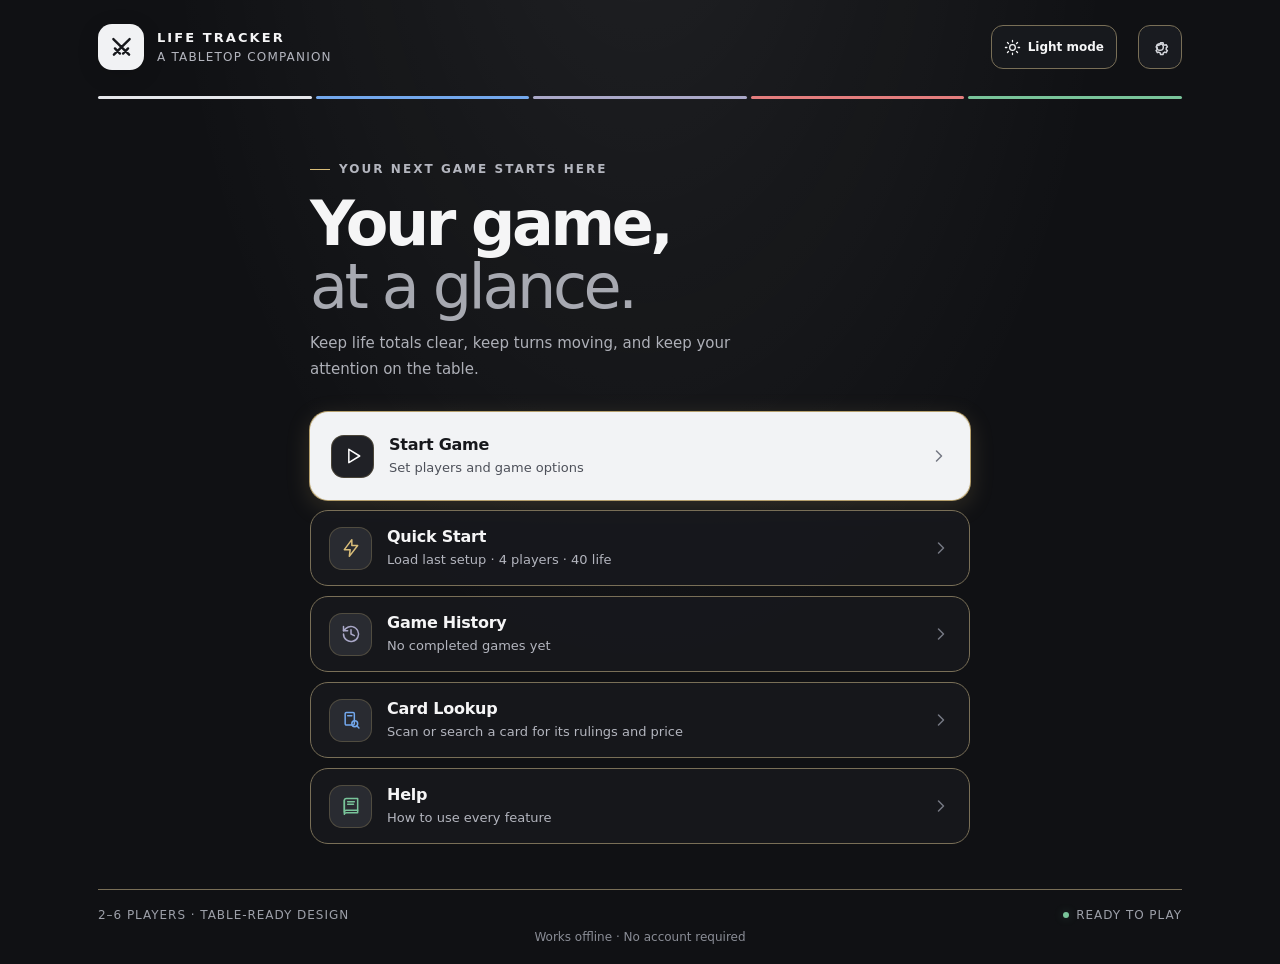
==== app/index.html @ 46945a37 "Center the hub on 3-column tables With three columns there is no seam in the middle, so the hub had " ====
<!doctype html>
<html lang="en">
<head>
<meta charset="utf-8">
<meta name="viewport" content="width=device-width,initial-scale=1,viewport-fit=cover">
<meta name="theme-color" content="#101114">
<meta name="description" content="A minimalist, shared-table Magic: The Gathering life tracker.">
<!-- Install as an app: home-screen icon, full-screen launch, offline support (see sw.js) -->
<link rel="manifest" href="manifest.webmanifest">
<link rel="icon" type="image/png" sizes="32x32" href="icons/favicon-32.png">
<link rel="apple-touch-icon" href="icons/apple-touch-icon.png">
<meta name="mobile-web-app-capable" content="yes">
<meta name="apple-mobile-web-app-capable" content="yes">
<meta name="apple-mobile-web-app-status-bar-style" content="black-translucent">
<meta name="apple-mobile-web-app-title" content="Life Tracker">
<title>Life Tracker</title>
<script>/* Apply the saved theme before first paint so light mode doesn't flash dark. */try{if(JSON.parse(localStorage.getItem('mtg-life-tracker-prototype-v1'))?.prefs?.theme==='light')document.documentElement.dataset.theme='light';}catch(e){}</script>
<style>
:root{color-scheme:dark;--bg:#101114;--surface:#17191d;--surface2:#202228;--surface3:#292b31;--line:#34363e;--text:#f5f5f6;--muted:#a0a2ab;--soft:#d1d3d9;--ink:#17181c;--accent:#d9bd79;--white:#f2f3f5;--blue:#73a8ed;--blackmana:#aaa8c8;--red:#e47d7d;--green:#79c49a;--violet:#b99ae7;--radius:18px;--safe-bottom:env(safe-area-inset-bottom,0px)}
*{box-sizing:border-box}html{min-height:100%;background:var(--bg)}body{margin:0;min-height:100vh;min-height:100svh;background:radial-gradient(ellipse at 50% -18%,rgba(255,255,255,.065),transparent 53%),var(--bg);color:var(--text);font-family:Inter,ui-sans-serif,system-ui,-apple-system,BlinkMacSystemFont,"Segoe UI",sans-serif;-webkit-font-smoothing:antialiased}button,input,select{font:inherit}button{cursor:pointer}button:focus-visible,input:focus-visible,select:focus-visible{outline:2px solid var(--blue);outline-offset:3px}button:disabled{opacity:.4;cursor:not-allowed}svg{width:20px;height:20px;stroke:currentColor;fill:none;stroke-width:1.8;stroke-linecap:round;stroke-linejoin:round;flex:none}.icon{display:inline-flex;align-items:center;justify-content:center;flex:none}.hidden{display:none!important}.screen{display:none;min-height:100svh}.screen.active{display:flex}.app-shell{width:min(100%,1180px);min-height:100svh;margin:0 auto;padding:24px clamp(16px,4vw,48px) calc(20px + var(--safe-bottom));display:flex;flex-direction:column}.topbar{display:flex;align-items:center;gap:13px}.brand-mark{width:46px;height:46px;border-radius:14px;background:#f1f2f4;color:#17181c;display:grid;place-items:center;box-shadow:0 5px 22px #0002}.brand-mark svg{width:25px;height:25px}.brand-name{font-weight:780;font-size:13px;letter-spacing:.16em;line-height:1.25}.brand-kicker{font-size:10px;margin-top:4px;color:var(--muted);letter-spacing:.11em}.topbar-spacer{flex:1}.header-icon,.icon-btn{display:inline-flex;align-items:center;justify-content:center;border:1px solid var(--line);background:#191b20;color:#d4d6dc;width:40px;height:40px;border-radius:12px;transition:background .15s,border-color .15s}.header-icon:hover,.icon-btn:hover{background:#2b2d33;border-color:#545761}.mana-strip{display:flex;gap:4px;margin-top:26px;height:3px;width:100%}.mana-strip span{flex:1;border-radius:5px}.mana-w{background:#e5e7eb}.mana-u{background:var(--blue)}.mana-b{background:var(--blackmana)}.mana-r{background:var(--red)}.mana-g{background:var(--green)}
.menu-main{width:min(100%,660px);margin:auto;padding:clamp(36px,7vh,76px) 0 clamp(30px,5vh,60px);align-self:center}.eyebrow{color:var(--muted);text-transform:uppercase;font-size:11px;letter-spacing:.17em;font-weight:650;display:flex;align-items:center;gap:9px}.eyebrow:before{content:"";display:block;width:20px;height:1px;background:var(--accent)}h1{margin:16px 0 13px;font-size:clamp(40px,7vw,62px);line-height:1.02;letter-spacing:-.055em;font-weight:730}h1 .second-line{display:block;color:#a7a9b1;font-weight:510}.intro{color:#aeb0b8;font-size:15px;line-height:1.7;max-width:460px;margin:0 0 30px}.menu{display:flex;flex-direction:column;gap:10px}.menu-btn{width:100%;min-height:76px;padding:15px 18px;display:flex;align-items:center;gap:15px;text-align:left;border:1px solid var(--line);border-radius:var(--radius);background:rgba(23,25,29,.88);color:var(--text);transition:background .16s,transform .16s,border-color .16s}.menu-btn:hover{background:var(--surface2);border-color:#51535c;transform:translateY(-1px)}.menu-btn:active{transform:translateY(0)}.menu-btn.primary{background:var(--white);border-color:var(--white);color:var(--ink);min-height:88px;padding:18px 20px}.menu-btn.primary:hover{background:#fff;border-color:#fff}.icon-box{width:43px;height:43px;flex:0 0 auto;border-radius:13px;background:#292b31;display:grid;place-items:center;color:#d7d8dd}.primary .icon-box{color:white;background:#202126}.menu-copy{min-width:0;flex:1}.menu-title{display:block;font-size:15px;font-weight:680;letter-spacing:-.015em}.menu-subtitle{display:block;margin-top:5px;color:var(--muted);font-size:12px;line-height:1.45}.primary .menu-subtitle{color:#666972}.chevron{color:#757883;flex:0 0 auto}.accent-dots{display:flex;align-items:center;gap:5px;margin:0 0 2px 2px}.accent-dots span{width:7px;height:7px;border-radius:50%}.bottom-meta{display:flex;align-items:center;justify-content:space-between;gap:15px;padding-top:18px;border-top:1px solid #27292f;color:#9da0a9;text-transform:uppercase;letter-spacing:.105em;font-size:9px}.ready{display:inline-flex;align-items:center;gap:7px;white-space:nowrap}.ready-dot{width:6px;height:6px;border-radius:50%;background:var(--green);box-shadow:0 0 10px #79c49a44}footer{display:flex;justify-content:center;padding-top:8px;color:#8a8d96;font-size:10px;text-align:center}
.page-shell{width:min(100%,1050px);margin:0 auto;padding:22px clamp(14px,3vw,32px) calc(24px + var(--safe-bottom));display:flex;flex-direction:column;gap:22px}.page-header{display:flex;align-items:center;gap:12px}.page-title{font-size:clamp(24px,4vw,34px);font-weight:730;letter-spacing:-.04em;margin:0}.page-subtitle{font-size:13px;color:var(--muted);margin-top:5px;line-height:1.5}.page-header-copy{flex:1;min-width:0}.panel{background:rgba(23,25,29,.9);border:1px solid var(--line);border-radius:22px;padding:clamp(18px,3vw,26px)}.panel-title{font-size:15px;font-weight:700;margin:0 0 7px}.muted{color:var(--muted)}.small{font-size:12px;line-height:1.55}.setup-grid{display:grid;grid-template-columns:1fr;gap:16px}.player-count-grid{display:grid;grid-template-columns:repeat(5,minmax(0,1fr));gap:8px;margin-top:14px}.count-option{min-height:54px;border-radius:13px;border:1px solid var(--line);background:#202228;color:var(--text);font-weight:700;font-size:17px}.count-option.selected{background:#f2f3f5;color:#17181c;border-color:#f2f3f5}.field-label{display:block;font-size:12px;color:#c6c8cf;font-weight:650;margin-bottom:8px}.text-field,.select-field{width:100%;background:#111216;border:1px solid #43454e;border-radius:12px;color:var(--text);padding:12px 13px;min-height:46px}.life-input-row{display:flex;gap:10px;align-items:center}.life-input-row .text-field{font-size:22px;font-weight:700;text-align:center}.round-btn{display:inline-flex;align-items:center;justify-content:center;width:44px;height:44px;border:1px solid var(--line);background:#292b31;border-radius:12px;color:var(--text)}.setup-actions{display:flex;gap:10px;flex-wrap:wrap;margin-top:20px}.btn-primary,.btn-secondary,.btn-danger{border-radius:13px;padding:12px 17px;border:1px solid transparent;min-height:46px;font-weight:680;display:inline-flex;align-items:center;justify-content:center;gap:9px}.btn-primary{background:#f2f3f5;color:#17181c}.btn-primary:hover{background:#fff}.btn-secondary{background:#202228;border-color:var(--line);color:#f5f5f6}.btn-secondary:hover{background:#292b31}.btn-danger{background:#452326;border-color:#704047;color:#ffdfe1}.btn-block{width:100%}.btn-small{min-height:34px;padding:7px 10px;font-size:12px;border-radius:10px}.form-row{display:grid;grid-template-columns:1fr;gap:16px}.help-list{display:grid;gap:10px}.help-item{display:flex;gap:12px;align-items:flex-start;padding:13px 0;border-bottom:1px solid #2b2d33}.help-item:last-child{border-bottom:0}.help-icon{width:35px;height:35px;border-radius:11px;display:grid;place-items:center;background:#292b31;color:var(--accent);flex:none}.help-item strong{display:block;font-size:13px;margin:1px 0 4px}.help-item p{margin:0;color:var(--muted);font-size:12px;line-height:1.55}
/* Game table */
.game-shell{width:min(100%,1500px);height:100svh;min-height:100svh;max-height:100svh;overflow-y:auto;margin:0 auto;padding:12px clamp(8px,1.8vw,24px) calc(12px + var(--safe-bottom));display:flex;flex-direction:column;gap:10px}.game-topbar{display:flex;align-items:center;gap:10px;min-height:38px;padding:2px 2px}.game-brand{font-size:11px;font-weight:780;letter-spacing:.15em;color:#cfd1d7}.game-status{display:flex;align-items:center;gap:7px;font-size:10px;color:#9fa2ac;margin-left:auto;white-space:nowrap}.start-timer-btn{min-height:30px;padding:6px 9px;font-size:11px;border-radius:9px;gap:5px}.start-timer-btn svg{width:13px;height:13px}.table-grid{display:grid;grid-template-columns:repeat(2,minmax(0,1fr));grid-template-rows:repeat(2,minmax(145px,1fr));grid-auto-rows:minmax(0,1fr);gap:clamp(7px,1.3vw,14px);align-content:stretch;flex:1;min-height:0}.table-grid.players-2{grid-template-columns:1fr;grid-template-rows:repeat(2,minmax(145px,1fr))}.table-grid.players-3{grid-template-columns:repeat(2,minmax(0,1fr));grid-template-rows:repeat(2,minmax(145px,1fr))}.table-grid.players-3 .player-slot:first-child{grid-column:1/-1}.table-grid.players-4{grid-template-rows:repeat(2,minmax(145px,1fr))}.table-grid.players-5{grid-template-columns:repeat(2,minmax(0,1fr));grid-template-rows:repeat(3,minmax(125px,1fr))}.table-grid.players-5 .player-slot:nth-child(5){grid-column:1/-1;width:50%;justify-self:center}.table-grid.players-6{grid-template-columns:repeat(2,minmax(0,1fr));grid-template-rows:repeat(3,minmax(125px,1fr))}.player-slot{position:relative;min-width:0;min-height:0;overflow:hidden;border-radius:clamp(13px,2vw,21px);isolation:isolate}.player-card{--player-accent:#73a8ed;position:absolute;left:0;top:0;width:100%;height:100%;min-width:0;min-height:0;overflow:hidden;border:1px solid color-mix(in srgb,var(--player-accent) 30%,#34363e);border-radius:inherit;padding:clamp(9px,1.5vw,17px);background:linear-gradient(145deg,color-mix(in srgb,var(--player-accent) 8%,#202228),#15161a 88%);display:flex;flex-direction:column;gap:clamp(8px,1.3vw,13px);transform:rotate(0deg);transition:border-color .18s,opacity .18s,filter .18s;isolation:isolate}.player-card.bg-mana{background:radial-gradient(ellipse at 20% 10%,color-mix(in srgb,var(--player-accent) 21%,transparent),transparent 52%),linear-gradient(145deg,#202228,#141519)}.player-card.bg-light{background:linear-gradient(145deg,#f0f1f4,#d8dae0);color:#191a1e;border-color:color-mix(in srgb,var(--player-accent) 55%,#b9bbc2)}.player-card.bg-prism{background:radial-gradient(ellipse at 15% 10%,#73a8ed18,transparent 32%),radial-gradient(ellipse at 90% 80%,#e47d7d18,transparent 32%),linear-gradient(145deg,#202228,#141519);box-shadow:inset 0 0 0 1px color-mix(in srgb,var(--player-accent) 20%,transparent)}.player-card.eliminated{opacity:.48;filter:grayscale(.7)}.player-card.eliminated:after{content:"ELIMINATED";position:absolute;inset:0;z-index:8;display:grid;place-items:center;background:#0a0b0db8;color:#fff;letter-spacing:.22em;font-size:clamp(12px,2.2vw,19px);font-weight:850;transform:none;pointer-events:none}.player-header{display:flex;align-items:center;gap:8px;min-width:0;position:relative;z-index:1}.player-slot.rot-90 .player-header,.player-slot.rot-270 .player-header{gap:5px;flex-wrap:wrap}.player-slot.rot-90 .player-header-spacer,.player-slot.rot-270 .player-header-spacer{display:none}.player-slot.rot-90 .player-name,.player-slot.rot-270 .player-name{font-size:11px;flex:1 1 auto;max-width:none}.player-slot.rot-90 .player-tools,.player-slot.rot-270 .player-tools{gap:0;flex:1 0 100%;justify-content:space-between;border-top:1px solid #ffffff10;padding-top:3px;margin-top:1px}.avatar{width:clamp(31px,4vw,42px);height:clamp(31px,4vw,42px);border:1px solid color-mix(in srgb,var(--player-accent) 45%,#555861);border-radius:13px;background:#292b31;color:var(--player-accent);display:grid;place-items:center;overflow:hidden;flex:none;font-size:14px;font-weight:800}.avatar img{width:100%;height:100%;object-fit:cover}.player-name{min-width:0;overflow:hidden;text-overflow:ellipsis;white-space:nowrap;font-weight:710;font-size:clamp(12px,1.45vw,16px);letter-spacing:-.02em;color:#f5f5f6}.bg-light .player-name{color:#191a1e}.player-header-spacer{flex:1}.player-tools{display:flex;align-items:center;gap:2px;flex:none}.tool-btn{width:clamp(24px,2.8vw,29px);height:clamp(24px,2.8vw,29px);border-radius:7px;border:1px solid transparent;background:transparent;color:#b9bbc4;display:inline-flex;align-items:center;justify-content:center;padding:0;flex:none}.tool-btn svg{width:clamp(12px,1.4vw,15px);height:clamp(12px,1.4vw,15px)}.tool-btn:hover{background:#ffffff12;border-color:#ffffff10;color:#fff}.bg-light .tool-btn{color:#4e515b}.bg-light .tool-btn:hover{background:#0000000c;color:#17181c}.tool-btn:disabled{opacity:.25}.life-control{position:relative;display:grid;place-items:center;min-height:clamp(105px,18vh,180px);flex:1;overflow:hidden;border-radius:15px;background:linear-gradient(180deg,#0d0e11aa,#0d0e116b);border:1px solid #ffffff09;touch-action:none;user-select:none;-webkit-user-select:none}.bg-light .life-control{background:#ffffff9c;border-color:#0000000d}.life-value{font-variant-numeric:tabular-nums;font-size:clamp(43px,8vw,86px);line-height:1;font-weight:760;letter-spacing:-.075em;color:#fff;pointer-events:none;z-index:1}.bg-light .life-value{color:#17181c}.life-zone{position:absolute;inset-block:0;border:0;background:transparent;padding:0;margin:0;touch-action:none;z-index:2;border-radius:0}.life-zone.left{left:0;width:32%}.life-zone.center{left:32%;width:36%}.life-zone.right{right:0;width:32%}.life-zone:focus-visible{outline:2px solid var(--player-accent);outline-offset:-4px}.counter-row{display:flex;flex-wrap:wrap;gap:3px;min-height:0;align-content:flex-start;position:relative;z-index:2}.counter-row:empty{display:none}.counter-badge{border:1px solid #ffffff1d;background:#ffffff09;color:#e9eaf0;border-radius:999px;padding:3px 6px;display:inline-flex;align-items:center;gap:3px;font-size:9px;font-weight:720;line-height:1;min-height:21px;max-width:100%}.counter-badge:hover{background:#ffffff16;border-color:color-mix(in srgb,var(--player-accent) 45%,#444)}.counter-badge .badge-symbol{color:var(--player-accent);font-size:10px}.bg-light .counter-badge{background:#00000008;color:#24252a;border-color:#00000018}.card-footer{display:flex;justify-content:space-between;gap:8px;align-items:center;color:#9a9da7;font-size:9px;letter-spacing:.07em;text-transform:uppercase}.life-hint{opacity:.7}.table-empty{grid-column:1/-1;color:var(--muted);text-align:center;padding:40px}.game-bottom{display:flex;gap:8px;justify-content:space-between;align-items:center;padding:2px 2px 0;color:#717580;font-size:10px}.game-bottom .bottom-actions{display:flex;gap:7px;align-items:center}.mini-action{display:inline-flex;align-items:center;gap:6px;border:1px solid var(--line);background:#191b20;border-radius:10px;padding:7px 10px;color:#c4c6ce;font-size:11px}.mini-action:hover{background:#25272d}.mini-action svg{width:15px;height:15px}.player-count-pill{border:1px solid var(--line);border-radius:99px;padding:5px 8px;letter-spacing:.04em}
/* Modal */
.modal-backdrop{position:fixed;inset:0;padding:16px;display:none;align-items:center;justify-content:center;background:#040507bd;backdrop-filter:blur(9px);z-index:50}.modal-backdrop.open{display:flex}.dialog{width:min(100%,520px);max-height:min(88svh,850px);overflow:hidden;border:1px solid #3a3c44;border-radius:22px;background:#191b20;box-shadow:0 24px 100px #0008;animation:rise .18s ease-out;display:flex;flex-direction:column}.dialog.wide{width:min(100%,730px)}@keyframes rise{from{opacity:0;transform:translateY(8px) scale(.99)}to{opacity:1;transform:translateY(0) scale(1)}}.dialog-header{display:flex;align-items:center;gap:12px;padding:18px 20px;border-bottom:1px solid #2b2d33;flex:none}.dialog-title{font-weight:750;font-size:17px;letter-spacing:-.025em;flex:1;min-width:0}.modal-close{width:34px;height:34px;border-radius:10px;border:1px solid var(--line);background:#25272d;color:#d3d5dc;display:grid;place-items:center}.dialog-body{padding:20px;overflow:auto;overscroll-behavior:contain}.dialog-body p{margin:0 0 12px}.dialog-footer{display:flex;gap:9px;justify-content:flex-end;padding-top:16px;margin-top:16px;border-top:1px solid #2b2d33}.dialog-footer .btn-primary,.dialog-footer .btn-secondary{min-width:100px}.modal-note{font-size:12px;color:var(--muted);line-height:1.55}.modal-row{display:flex;align-items:center;gap:11px;padding:11px 0;border-bottom:1px solid #2a2c32}.modal-row:last-child{border-bottom:0}.modal-row-copy{flex:1;min-width:0}.modal-row-title{font-size:13px;font-weight:680}.modal-row-sub{font-size:11px;color:var(--muted);margin-top:4px}.counter-controls{display:flex;align-items:center;gap:13px}.counter-value{font-size:22px;font-variant-numeric:tabular-nums;font-weight:780;min-width:40px;text-align:center}.counter-step{width:37px;height:37px;border:1px solid #42454e;background:#2a2c32;border-radius:11px;color:#fff;display:grid;place-items:center}.counter-step:hover{background:#363941}.counter-step svg{width:17px;height:17px}.segmented{display:flex;gap:5px;flex-wrap:wrap}.segment{border:1px solid var(--line);background:#202228;color:#c8cad0;border-radius:10px;padding:8px 10px;font-size:12px}.segment.selected{background:#f3f4f6;color:#17181c;border-color:#f3f4f6}.swatch-row{display:flex;gap:9px;flex-wrap:wrap}.swatch{width:32px;height:32px;border-radius:50%;border:2px solid transparent;box-shadow:0 0 0 1px #ffffff30}.swatch.selected{box-shadow:0 0 0 2px #f4f4f6,0 0 0 4px #17181c}.avatar-preview{width:54px;height:54px;border-radius:15px;background:#292b31;display:grid;place-items:center;border:1px solid #41434c;color:var(--accent);font-weight:800;overflow:hidden}.avatar-preview img{width:100%;height:100%;object-fit:cover}.log-list{display:flex;flex-direction:column;gap:0}.log-entry{display:grid;grid-template-columns:54px 1fr;gap:11px;padding:12px 0;border-bottom:1px solid #2a2c32}.log-entry:last-child{border-bottom:0}.log-time{font-size:10px;color:#a3a6b0;font-variant-numeric:tabular-nums;padding-top:2px}.log-text{font-size:12px;line-height:1.5;color:#e0e1e6}.log-entry.undone .log-text{text-decoration:line-through;color:#878a93}.log-tag{display:inline-block;color:#9fa2ac;font-size:9px;letter-spacing:.09em;text-transform:uppercase;margin-top:4px}.history-item{width:100%;display:flex;gap:12px;align-items:center;text-align:left;border:1px solid var(--line);background:#191b20;color:var(--text);padding:14px;border-radius:14px;margin-bottom:9px}.history-item:hover{background:#25272d}.history-date{width:55px;flex:none;text-align:center;border-right:1px solid var(--line);padding-right:10px}.history-date .day{font-size:20px;font-weight:800}.history-date .month{font-size:9px;color:var(--muted);letter-spacing:.1em}.history-copy{flex:1;min-width:0}.history-result{font-size:13px;font-weight:720}.history-players{font-size:11px;color:var(--muted);margin-top:4px;overflow:hidden;text-overflow:ellipsis;white-space:nowrap}.history-chevron{color:#9a9da7}
/* Dice */
.dice-options{display:grid;grid-template-columns:repeat(3,minmax(0,1fr));gap:8px}.die-option{display:flex;flex-direction:column;align-items:center;justify-content:center;gap:5px;min-height:76px;border:1px solid var(--line);border-radius:13px;background:#202228;color:#f5f5f6}.die-option.selected{background:#f3f4f6;color:#17181c;border-color:#f3f4f6}.die-glyph{font-size:24px;line-height:1}.die-label{font-size:12px;font-weight:760}.dice-result-area{display:flex;flex-wrap:wrap;gap:9px;align-items:center;justify-content:center;min-height:95px;margin:14px 0;padding:12px;background:#111216;border:1px solid #34363e;border-radius:16px}.die-result{width:57px;height:57px;border-radius:14px;background:#f2f3f5;color:#17181c;display:grid;place-items:center;font-size:23px;font-weight:800;box-shadow:0 5px 14px #0003;animation:none}.die-result.rolling{animation:tumble .5s ease-in-out infinite}.die-result.coin{border-radius:50%;background:linear-gradient(145deg,#e6d19d,#b88c3d);color:#1b1b1d}.dice-total{width:100%;text-align:center;font-size:12px;color:var(--muted)}@keyframes tumble{0%{transform:rotate(0deg) translateY(0) scale(1)}25%{transform:rotate(12deg) translateY(-5px) scale(1.04)}50%{transform:rotate(-12deg) translateY(1px) scale(.96)}75%{transform:rotate(7deg) translateY(-4px) scale(1.02)}100%{transform:rotate(0deg) translateY(0) scale(1)}}
/* Game over and toast */
.gameover-main{width:min(100%,560px);margin:auto;text-align:center;padding:32px 0}.trophy-mark{width:72px;height:72px;border-radius:24px;background:#292b31;color:var(--accent);display:grid;place-items:center;margin:0 auto 22px}.trophy-mark svg{width:34px;height:34px}.gameover-main h1{font-size:clamp(38px,6vw,52px)}.result-card{margin:25px 0;background:#191b20;border:1px solid var(--line);border-radius:20px;padding:24px}.result-player{font-weight:750;font-size:23px;margin-top:6px}.gameover-actions{display:grid;gap:9px}.toast{position:fixed;bottom:calc(18px + var(--safe-bottom));left:50%;transform:translate(-50%,18px);opacity:0;pointer-events:none;z-index:100;background:#f2f3f5;color:#17181c;border-radius:13px;padding:11px 15px;box-shadow:0 15px 40px #0005;font-size:12px;font-weight:720;max-width:calc(100vw - 30px);text-align:center;transition:opacity .2s,transform .2s}.toast.show{opacity:1;transform:translate(-50%,0)}.empty-state{text-align:center;padding:32px 18px;color:var(--muted);font-size:13px;line-height:1.6}.empty-state .empty-icon{color:#9a9da7;margin-bottom:10px}.empty-state svg{width:30px;height:30px}.inline-alert{background:#332b1c;border:1px solid #61512e;color:#e8d7a8;border-radius:12px;padding:11px 12px;font-size:12px;line-height:1.5;margin:10px 0}

.first-player-grid{display:grid;grid-template-columns:repeat(auto-fit,minmax(100px,1fr));gap:8px;margin-top:12px}.first-player-option{min-height:44px;font-size:13px}.turn-row{display:flex;align-items:center;justify-content:space-between;gap:6px;min-height:30px;position:relative;z-index:2}.turn-row:empty:after{content:"";display:block;min-height:25px}.turn-clock{display:flex;align-items:center;gap:6px;font-size:9px;font-weight:760;letter-spacing:.08em;text-transform:uppercase;color:#aeb0b8;white-space:nowrap}.turn-clock .turn-time{font-size:12px;color:var(--player-accent);font-variant-numeric:tabular-nums;letter-spacing:.02em}.pass-turn-btn{display:inline-flex;align-items:center;justify-content:center;gap:5px;min-height:29px;padding:5px 8px;border:1px solid color-mix(in srgb,var(--player-accent) 45%,#34363e);border-radius:9px;background:color-mix(in srgb,var(--player-accent) 15%,#202228);color:#f5f5f6;font-size:10px;font-weight:750;white-space:nowrap}.pass-turn-btn svg{width:13px;height:13px}.pass-turn-btn:hover{background:color-mix(in srgb,var(--player-accent) 26%,#202228)}.player-card.is-active-turn{border-color:var(--player-accent);box-shadow:inset 0 0 0 1px color-mix(in srgb,var(--player-accent) 60%,transparent),0 0 18px color-mix(in srgb,var(--player-accent) 13%,transparent)}.game-status{font-variant-numeric:tabular-nums}.game-status .clock-label{color:#9a9da7;font-size:8px;letter-spacing:.1em;margin-right:4px}.game-status #game-elapsed{color:#e5e7eb;font-weight:750;font-size:11px}
@media(min-width:760px){.setup-grid{grid-template-columns:1fr 1fr}.form-row{grid-template-columns:1fr 1fr}.life-value{font-size:clamp(60px,6vw,96px)}.table-grid.players-2{grid-template-columns:repeat(2,minmax(0,1fr));grid-template-rows:minmax(170px,1fr)}.table-grid.players-3{grid-template-columns:repeat(2,minmax(0,1fr))}.table-grid.players-5{grid-template-columns:repeat(2,minmax(0,1fr));grid-template-rows:repeat(3,minmax(145px,1fr))}.table-grid.players-6{grid-template-columns:repeat(3,minmax(0,1fr));grid-template-rows:repeat(2,minmax(170px,1fr))}}
@media(max-width:560px){.start-timer-btn{min-height:28px;padding:5px 7px;font-size:10px}.game-status{gap:5px}.app-shell{padding-top:17px}.brand-mark{width:42px;height:42px}.brand-name{font-size:12px}.menu-main{padding-top:42px}.menu-btn{min-height:70px;padding:13px}.menu-btn.primary{min-height:80px}.menu-title{font-size:14px}.menu-subtitle{font-size:11px}.bottom-meta{font-size:8px}.game-shell{padding:7px 6px calc(8px + var(--safe-bottom));gap:7px}.game-brand{font-size:10px}.game-status{font-size:9px}.table-grid{gap:6px}.player-card{padding:6px;border-radius:13px;gap:5px}.player-header{gap:4px;flex-wrap:wrap}.avatar{width:27px;height:27px;border-radius:8px;font-size:10px}.player-name{font-size:11px;flex:1 1 auto;max-width:none}.player-header-spacer{display:none}.player-tools{gap:1px;flex:1 0 100%;justify-content:space-between;border-top:1px solid #ffffff10;padding-top:2px;margin-top:0}.tool-btn{width:24px;height:23px;border-radius:6px}.tool-btn svg{width:12px;height:12px}.life-control{min-height:95px;border-radius:11px}.life-value{font-size:clamp(35px,11vw,56px)}.counter-row{gap:3px}.counter-badge{padding:2px 5px;font-size:9px;min-height:19px;gap:3px}.counter-badge .badge-symbol{font-size:9px}.commander-source-avatar{width:13px;height:13px;font-size:6px}.card-footer{font-size:7px}.game-bottom{font-size:9px}.mini-action{padding:6px 7px;font-size:10px;gap:4px}.mini-action svg{width:13px;height:13px}.player-count-pill{font-size:9px}.dialog{border-radius:18px}.dialog-body{padding:16px}.dialog-header{padding:15px 16px}}
@media(max-width:360px){.player-card{padding:6px;gap:4px}.player-name{max-width:55px}.tool-btn{width:23px;height:23px;border-radius:6px}.tool-btn svg{width:12px;height:12px}.life-control{min-height:82px}.life-value{font-size:35px}.counter-badge{font-size:8px;padding:2px 4px;min-height:18px;gap:2px}.counter-badge .badge-symbol{font-size:8px}.card-footer{display:none}.game-bottom .mini-action span{display:none}}
@media(orientation:landscape) and (max-height:600px){.game-shell{padding-top:5px;gap:5px}.game-topbar{min-height:28px}.table-grid{gap:7px}.player-card{padding:7px;gap:6px}.life-control{min-height:80px}.life-value{font-size:clamp(35px,6vw,60px)}.game-bottom{padding-bottom:1px}}
@media(prefers-reduced-motion:reduce){*,*:before,*:after{animation-duration:.01ms!important;animation-iteration-count:1!important;scroll-behavior:auto!important;transition-duration:.01ms!important}}

/* Commander damage badges, commander tax, monarch, and seat swapping */
.commander-badge{padding:2px 5px 2px 3px;gap:3px}.commander-source-avatar{width:15px;height:15px;flex:none;display:grid;place-items:center;overflow:hidden;border-radius:50%;background:#292b31;border:1px solid color-mix(in srgb,var(--source-accent) 55%,#555861);color:var(--source-accent);font-size:7px;font-weight:850;line-height:1}.commander-source-avatar img{width:100%;height:100%;object-fit:cover}.tax-badge{border-color:#d9bd7938;background:#d9bd790b;color:#e8d7a8}.tax-badge .badge-symbol{color:#d9bd79;font-size:8px;letter-spacing:-.02em}.monarch-badge{border-color:#d9bd795c;background:#d9bd7916;color:#f4df9e}.monarch-badge .badge-symbol{color:#e8c96e}.seat-drag-handle{touch-action:none;cursor:grab;user-select:none;-webkit-user-select:none}.seat-drag-handle:active{cursor:grabbing}.player-slot.dragging{opacity:.35;transform:scale(.985)}.player-slot.drop-target{outline:2px dashed var(--accent);outline-offset:2px}.player-slot{transition:opacity .12s,transform .12s,outline-color .12s}


/* Card-local tools: each player can use their own card without blocking the table. */
.card-tool-shell{display:flex;flex-direction:column;flex:1;min-height:0;width:100%;gap:6px;overflow:hidden}
.card-tool-header{display:flex;align-items:center;gap:5px;flex:none;min-height:26px;padding-bottom:5px;border-bottom:1px solid #ffffff18}
.card-tool-title{font-size:clamp(10px,1vw,13px);line-height:1.15;font-weight:780;letter-spacing:-.015em;flex:1;min-width:0;overflow:hidden;text-overflow:ellipsis;white-space:nowrap}
.card-tool-head-actions{display:flex;align-items:center;gap:4px;flex:none}
.card-tool-head-btn{display:inline-flex;align-items:center;justify-content:center;gap:3px;min-width:25px;height:25px;padding:0 5px;border:1px solid #ffffff20;border-radius:7px;background:#ffffff08;color:#d9dbe1;font-size:9px;font-weight:700;white-space:nowrap}
.card-tool-head-btn svg{width:13px;height:13px}
.card-tool-body{flex:1;min-height:0;overflow:auto;overscroll-behavior:contain;scrollbar-width:thin;scrollbar-color:#4a4d57 transparent;padding:1px 1px 2px;touch-action:pan-y}
.card-tool-body::-webkit-scrollbar{width:4px}.card-tool-body::-webkit-scrollbar-thumb{background:#474a54;border-radius:4px}
.card-tool-menu-grid{display:grid;grid-template-columns:repeat(2,minmax(0,1fr));gap:5px}
.card-menu-tile{display:flex;align-items:center;gap:6px;min-width:0;min-height:38px;padding:6px 7px;border:1px solid #ffffff14;border-radius:9px;background:#ffffff06;color:#f1f2f5;text-align:left;font-size:10px;font-weight:700}
.card-menu-tile svg{width:15px;height:15px;color:var(--player-accent);flex:none}.card-menu-tile span{min-width:0;overflow:hidden;text-overflow:ellipsis;white-space:nowrap}
.card-tool-note{font-size:9px;line-height:1.4;color:#8e919b;margin:6px 1px 0}
.card-tool-row{display:flex;align-items:center;gap:6px;min-width:0;padding:6px 0;border-bottom:1px solid #ffffff10}
.card-tool-row:last-child{border-bottom:0}.card-tool-row-copy{flex:1;min-width:0}.card-tool-row-title{font-size:10px;font-weight:730;line-height:1.25}.card-tool-row-sub{font-size:9px;color:#9699a3;line-height:1.3;margin-top:2px}
.card-tool-mini-btn{display:inline-flex;align-items:center;justify-content:center;gap:3px;min-height:26px;padding:4px 6px;border:1px solid #ffffff1c;border-radius:7px;background:#ffffff08;color:#f3f4f6;font-size:9px;font-weight:700;white-space:nowrap}.card-tool-mini-btn svg{width:13px;height:13px}.card-tool-mini-btn:disabled{opacity:.35}
.card-tool-counter-controls{display:flex;align-items:center;gap:4px;flex:none}.card-tool-counter-value{min-width:22px;text-align:center;font-size:13px;font-weight:800;font-variant-numeric:tabular-nums}
.card-tool-counter-btn{width:25px;height:25px;border:1px solid #ffffff1a;border-radius:7px;background:#ffffff08;color:#f5f5f6;display:grid;place-items:center;padding:0}.card-tool-counter-btn svg{width:13px;height:13px}
.card-tool-primary{width:100%;min-height:29px;padding:6px 8px;border:1px solid #f3f4f6;border-radius:8px;background:#f3f4f6;color:#17181c;font-size:10px;font-weight:800;display:flex;align-items:center;justify-content:center;gap:5px}.card-tool-primary svg{width:14px;height:14px}
.card-tool-secondary{width:100%;min-height:28px;padding:5px 7px;border:1px solid #ffffff20;border-radius:8px;background:#ffffff08;color:#f3f4f6;font-size:9px;font-weight:700;display:flex;align-items:center;justify-content:center;gap:5px}
.card-tool-field{display:block;width:100%;min-width:0;min-height:29px;padding:5px 7px;background:#111216;border:1px solid #42454e;border-radius:7px;color:#f5f5f6;font-size:10px}
.card-tool-label{display:block;margin:7px 0 4px;color:#bfc2ca;font-size:9px;font-weight:700}
.card-tool-form-grid{display:grid;grid-template-columns:1fr 1fr;gap:6px}
.card-tool-swatches{display:flex;flex-wrap:wrap;gap:6px}.card-tool-swatches .swatch{width:23px;height:23px}
.card-tool-body .avatar-preview{width:34px;height:34px;border-radius:9px;font-size:11px;flex:none}.card-tool-body input[type=file]{font-size:9px;min-width:0;max-width:100%;padding:4px}
.card-tool-body .inline-alert{font-size:9px;padding:6px 7px;margin:6px 0}
.card-tool-dice-options{display:grid;grid-template-columns:repeat(3,minmax(0,1fr));gap:4px}.card-tool-dice-options .die-option{min-height:40px;padding:4px;gap:2px;border-radius:8px}.card-tool-dice-options .die-glyph{font-size:15px}.card-tool-dice-options .die-glyph svg{width:17px;height:17px}.card-tool-dice-options .die-label{font-size:9px}
.card-tool-dice-result{display:flex;flex-wrap:wrap;align-items:center;justify-content:center;gap:4px;min-height:38px;padding:5px;margin:7px 0;background:#111216;border:1px solid #34363e;border-radius:9px}.card-tool-die-result{display:grid;place-items:center;min-width:28px;height:28px;padding:2px 4px;border-radius:7px;background:#f2f3f5;color:#17181c;font-size:13px;font-weight:800;animation:none}.card-tool-die-result.rolling{animation:tumble .5s ease-in-out infinite}.card-tool-dice-total{flex-basis:100%;text-align:center;color:#a8abb3;font-size:9px}
.card-tool-log-list{display:flex;flex-direction:column;gap:0}.card-tool-log-entry{display:grid;grid-template-columns:35px 1fr;gap:5px;padding:5px 0;border-bottom:1px solid #ffffff10}.card-tool-log-time{font-size:8px;color:#a3a6b0;padding-top:1px}.card-tool-log-text{font-size:9px;line-height:1.35;color:#e0e1e6;overflow-wrap:anywhere}.card-tool-log-entry.undone .card-tool-log-text{text-decoration:line-through;color:#a3a6b0}
.card-tool-player-choice{width:100%;display:flex;align-items:center;gap:6px;text-align:left;padding:6px;border:1px solid #ffffff12;border-radius:8px;background:#ffffff05;color:#f5f5f6;margin-bottom:4px}.card-tool-player-choice .avatar{width:25px;height:25px;border-radius:7px;font-size:9px;flex:none}.card-tool-choice-copy{flex:1;min-width:0}.card-tool-choice-name{font-size:10px;font-weight:700;overflow:hidden;text-overflow:ellipsis;white-space:nowrap}.card-tool-choice-sub{font-size:8px;color:#9699a3;margin-top:2px}
.card-tool-life-adjust{display:flex;align-items:center;justify-content:center;gap:8px;padding:10px 0}.card-tool-big-value{font-size:clamp(25px,3vw,38px);line-height:1;font-weight:820;font-variant-numeric:tabular-nums}
@media(max-width:560px){.card-tool-header{min-height:23px;padding-bottom:4px}.card-tool-title{font-size:10px}.card-tool-head-btn{min-width:22px;height:22px;font-size:8px;padding:0 4px}.card-tool-menu-grid{gap:4px}.card-menu-tile{min-height:33px;padding:4px 5px;font-size:9px;gap:4px}.card-menu-tile svg{width:13px;height:13px}.card-tool-row{padding:5px 0;gap:4px}.card-tool-row-title{font-size:9px}.card-tool-row-sub{font-size:8px}.card-tool-counter-btn{width:22px;height:22px}.card-tool-counter-value{font-size:11px;min-width:18px}.card-tool-mini-btn{min-height:23px;padding:3px 5px;font-size:8px}.card-tool-label{font-size:8px}.card-tool-field{font-size:9px;min-height:26px;padding:4px 5px}.card-tool-dice-options .die-option{min-height:35px}.card-tool-dice-result{min-height:31px}.card-tool-die-result{height:24px;min-width:24px;font-size:11px}}

/* Notices: only errors and undo feedback are shown; success messages stay off. */
.toast.error{background:#452326;color:#ffdfe1;border:1px solid #704047}
/* Running life change, negative life, pause, partner and custom counter tools */
.life-delta{position:absolute;top:8px;right:10px;z-index:1;pointer-events:none;font-size:clamp(14px,2vw,20px);font-weight:800;font-variant-numeric:tabular-nums;color:var(--green)}.life-delta.down{color:var(--red)}
.life-value.negative{color:var(--red)}.bg-light .life-value.negative{color:#b3383f}
.pause-timer-btn{min-height:30px;padding:6px 9px;font-size:11px;border-radius:9px;gap:5px}.pause-timer-btn svg{width:13px;height:13px}.game-status.paused #game-elapsed{color:var(--accent)}.game-status .paused-label{color:var(--accent);font-size:8px;letter-spacing:.1em;font-weight:800}
.end-game-btn{min-height:30px;padding:6px 9px;font-size:11px;border-radius:9px}
.card-tool-check{display:flex;align-items:center;gap:6px;margin-top:8px;font-size:10px;font-weight:700;color:#d9dbe1}.card-tool-check input{width:15px;height:15px;margin:0}
.card-tool-danger{width:100%;min-height:28px;padding:5px 7px;border:1px solid #704047;border-radius:8px;background:#452326;color:#ffdfe1;font-size:9px;font-weight:750;display:flex;align-items:center;justify-content:center;gap:5px;margin-top:6px}
.partner-mark{font-size:7px;font-weight:850;color:var(--source-accent);margin-left:-1px}
@media(max-width:560px){.pause-timer-btn,.end-game-btn{min-height:28px;padding:5px 7px;font-size:10px}.game-brand{display:none}}

/* UI cleanup: table actions in the top bar, readable type, visible tap zones, clearer turn and elimination states */
:root{--muted:#b3b5be}
.table-btn{width:36px;height:36px;border-radius:10px;flex:none}.table-btn svg{width:18px;height:18px}
/* Installed app: keep content clear of the notch, status bar and home indicator when launched full screen. */
.app-shell,.page-shell{padding-top:max(24px,env(safe-area-inset-top,0px))}
.game-shell{padding-top:max(12px,env(safe-area-inset-top,0px));padding-left:max(clamp(8px,1.8vw,24px),env(safe-area-inset-left,0px));padding-right:max(clamp(8px,1.8vw,24px),env(safe-area-inset-right,0px))}
/* Coin flips: gold coins that spin on their edge while flipping, then land showing H or T. */
.card-tool-coin{display:grid;place-items:center;width:40px;height:40px;border-radius:50%;background:radial-gradient(circle at 35% 30%,#f3e2b4,#d2ad5c 55%,#a8822f);box-shadow:inset 0 0 0 2px #8f6c22,inset 0 0 0 4px #e8cf8c,0 3px 8px #0004;color:#3b2a06;font-size:17px;font-weight:900;perspective:300px}
.card-tool-coin .coin-face svg{width:20px;height:20px;stroke-width:2.2}
.card-tool-coin.tails{background:radial-gradient(circle at 35% 30%,#e6e8ec,#b5b9c2 55%,#868b96);box-shadow:inset 0 0 0 2px #6b707a,inset 0 0 0 4px #d8dbe0,0 3px 8px #0004;color:#22252b}
.card-tool-coin.flipping{animation:coinflip .45s linear infinite}
.card-tool-coin.landed{animation:coinland .35s ease-out}
@keyframes coinflip{0%{transform:translateY(0) rotateX(0)}25%{transform:translateY(-10px) rotateX(90deg) scaleY(.15)}50%{transform:translateY(-14px) rotateX(180deg)}75%{transform:translateY(-10px) rotateX(270deg) scaleY(.15)}100%{transform:translateY(0) rotateX(360deg)}}
@keyframes coinland{0%{transform:translateY(-8px) scale(.9)}60%{transform:translateY(2px) scale(1.05)}100%{transform:translateY(0) scale(1)}}
@media(max-width:560px){.card-tool-coin{width:34px;height:34px;font-size:15px}}
.inline-icon{display:inline-block;width:15px;height:15px;vertical-align:-3px;margin:0 1px;color:var(--text)}
.table-menu{display:grid;gap:8px}.table-menu-direction{display:flex;align-items:center;justify-content:space-between;gap:10px;flex-wrap:wrap;padding:6px 2px}.table-menu .btn-secondary{justify-content:flex-start}
#table-grid .player-slot .player-header{flex-wrap:nowrap;gap:7px}#table-grid .player-slot .player-header-spacer{display:block}#table-grid .player-slot .player-tools{flex:none;border-top:0;padding-top:0;margin-top:0;gap:2px;justify-content:flex-end}
.player-name{font-size:clamp(13px,1.5vw,17px)}.tool-btn{width:32px;height:32px}.tool-btn svg{width:16px;height:16px}
.life-mark{position:absolute;top:50%;transform:translateY(-50%);z-index:1;pointer-events:none;font-size:clamp(24px,3.4vw,36px);font-weight:300;line-height:1;color:#ffffff3d}.life-mark.minus{left:clamp(10px,2vw,20px)}.life-mark.plus{right:clamp(10px,2vw,20px)}.bg-light .life-mark{color:#00000040}.life-mark.flash{animation:markflash .35s ease-out}
@keyframes markflash{0%{color:var(--player-accent);transform:translateY(-50%) scale(1.35)}100%{transform:translateY(-50%) scale(1)}}
.player-card.eliminated{opacity:1;filter:none}.player-card.eliminated:after{content:none;display:none}.player-card.eliminated .avatar,.player-card.eliminated .player-name{opacity:.55}
.eliminated-panel{flex:1;min-height:0;display:flex;flex-direction:column;align-items:center;justify-content:center;gap:6px;text-align:center;border-radius:15px;background:#0d0e1199;border:1px dashed #ffffff24;padding:10px}.eliminated-icon svg{width:30px;height:30px;color:#c9cbd2}.eliminated-title{font-size:clamp(15px,2vw,20px);font-weight:800;letter-spacing:.14em;text-transform:uppercase}.eliminated-reason{font-size:12px;color:var(--muted)}.eliminated-revive{display:inline-flex;align-items:center;gap:6px;margin-top:4px;min-height:34px;padding:6px 12px;border-radius:10px;border:1px solid #ffffff2a;background:#ffffff0d;color:#f3f4f6;font-size:12px;font-weight:750}.eliminated-revive svg{width:15px;height:15px}
.bg-light .eliminated-panel{background:#ffffffa8;border-color:#00000024}.bg-light .eliminated-icon svg{color:#4e515b}.bg-light .eliminated-revive{color:#17181c;border-color:#0000002a;background:#0000000a}
.player-card.is-active-turn{border-width:2px;box-shadow:inset 0 0 0 1px color-mix(in srgb,var(--player-accent) 55%,transparent),0 0 26px color-mix(in srgb,var(--player-accent) 30%,transparent)}.player-card.is-active-turn:before{content:"";position:absolute;left:0;right:0;top:0;height:4px;background:var(--player-accent);z-index:3}
.turn-clock{font-size:11px}.your-turn{font-size:11px;font-weight:850;letter-spacing:.12em;color:var(--player-accent)}.turn-clock .turn-time{font-size:13px;color:#e5e7eb}.bg-light .turn-clock .turn-time{color:#17181c}.pass-turn-btn{font-size:12px;min-height:32px;padding:6px 10px}
.counter-row{gap:4px}.counter-badge{font-size:12px;min-height:26px;padding:4px 8px;gap:4px}.counter-badge .badge-symbol{font-size:12px}.commander-source-avatar{width:18px;height:18px;font-size:8px}.tax-badge .badge-symbol{font-size:10px}.partner-mark{font-size:9px}.more-badge{font-weight:800;color:var(--soft)}
.card-tool-title{font-size:14px}.card-tool-head-btn{height:30px;min-width:30px;font-size:12px;padding:0 8px}.card-tool-head-btn svg{width:15px;height:15px}.card-menu-tile{font-size:13px;min-height:42px;padding:8px 9px;gap:8px}.card-menu-tile svg{width:17px;height:17px}.card-menu-tile span{white-space:normal;line-height:1.15;overflow-wrap:normal}
.card-tool-note{font-size:12px;line-height:1.45;color:#a8abb5}.card-tool-row-title{font-size:13px}.card-tool-row-sub{font-size:12px;color:#adb0b9}.card-tool-mini-btn{font-size:12px;min-height:30px;padding:5px 9px}.card-tool-counter-btn{width:32px;height:32px;font-size:14px}.card-tool-counter-value{font-size:16px;min-width:26px}
.card-tool-primary{font-size:13px;min-height:36px}.card-tool-secondary,.card-tool-danger{font-size:12px;min-height:34px}.card-tool-field{font-size:13px;min-height:34px}.card-tool-label{font-size:12px}.card-tool-check{font-size:12px}.card-tool-choice-name{font-size:13px}.card-tool-choice-sub{font-size:11px}
.card-tool-dice-options .die-label{font-size:12px}.card-tool-die-result{font-size:15px;height:32px;min-width:32px}.card-tool-dice-total{font-size:12px}
.keypad-display{font-size:clamp(26px,3.4vw,40px);font-weight:820;text-align:center;font-variant-numeric:tabular-nums;padding:2px 0 6px;min-height:1.3em;line-height:1.2}.keypad-display.negative{color:var(--red)}.keypad-placeholder{color:#ffffff45}.keypad-grid{display:grid;grid-template-columns:repeat(3,minmax(0,1fr));gap:5px}.keypad-key{min-height:38px;border:1px solid #ffffff1c;border-radius:9px;background:#ffffff0a;color:#f5f5f6;font-size:17px;font-weight:750}.keypad-key:active{background:#ffffff22}
.bg-light .keypad-key{color:#17181c;background:#0000000a;border-color:#0000001a}.bg-light .keypad-placeholder{color:#00000045}
.menu-icon-btn{margin-left:auto}
/* Seating layouts: the grid shape comes from the chosen layout (set inline), so the old per-count grid rules are bypassed. */
.layout-grid .player-slot{width:auto;justify-self:stretch}
.layout-options{display:grid;grid-template-columns:repeat(auto-fill,minmax(170px,1fr));gap:10px;margin-top:14px}
.layout-option{display:flex;flex-direction:column;gap:9px;padding:10px;border:1px solid var(--line);border-radius:14px;background:#202228;color:var(--text);text-align:left}
.layout-option:hover{border-color:#5a5d66}.layout-option.selected{border-color:#f2f3f5;box-shadow:0 0 0 1px #f2f3f5}
.layout-label{font-size:13px;font-weight:700;line-height:1.3}
.layout-mini{display:grid;gap:4px;aspect-ratio:16/10;width:100%;padding:5px;border-radius:9px;background:#111216;border:1px solid #2e3037}
.layout-mini span{display:grid;place-items:center;border-radius:5px;background:#2c2e35;color:#d7d9df;font-size:12px;font-weight:800;border:0 solid var(--accent)}
.layout-mini .r0{border-bottom-width:4px}.layout-mini .r180{border-top-width:4px}.layout-mini .r90{border-left-width:4px}.layout-mini .r270{border-right-width:4px}
@media(max-width:560px){.counter-badge{font-size:11px;min-height:23px;padding:3px 6px}.counter-badge .badge-symbol{font-size:11px}.card-menu-tile{font-size:12px;min-height:36px;padding:6px 7px}.card-tool-row-title{font-size:12px}.card-tool-row-sub,.card-tool-note{font-size:11px}.card-tool-head-btn{height:26px;min-width:26px;font-size:11px}.keypad-key{min-height:32px;font-size:15px}.table-btn{width:32px;height:32px}.player-name{font-size:12px}.tool-btn{width:28px;height:28px}.your-turn{font-size:10px}.turn-row{flex-wrap:wrap;row-gap:4px}.pass-turn-btn{font-size:11px;min-height:29px;padding:5px 8px}}

/* Card lookup layer */
.lookup-layer{position:fixed;inset:0;z-index:90;background:var(--bg)}
.lookup-layer iframe{display:block;width:100%;height:100%;border:0;background:var(--bg)}
/* Theme toggle */
.theme-toggle{display:inline-flex;align-items:center;gap:7px;height:40px;padding:0 12px;margin-right:8px;border-radius:12px;border:1px solid var(--line);background:var(--surface);color:var(--text);font-size:12px;font-weight:700;white-space:nowrap}.theme-toggle svg{width:17px;height:17px}.theme-toggle:hover{border-color:#545761}@media(max-width:420px){.theme-toggle span{display:none}.theme-toggle{padding:0 11px}}

/* Light theme: the app is built dark-first, so these rules swap surfaces, text and borders to a light palette. */
:root[data-theme="light"]{color-scheme:light;--bg:#f3f4f7;--surface:#ffffff;--surface2:#eef0f3;--surface3:#e4e6eb;--line:#d5d8de;--text:#17181c;--muted:#5d6069;--soft:#3a3d45;--ink:#ffffff;--white:#17181c}
[data-theme="light"] body{background:radial-gradient(ellipse at 50% -18%,rgba(0,0,0,.035),transparent 53%),var(--bg)}
[data-theme="light"] .brand-mark{background:#17181c;color:#fff}
[data-theme="light"] .header-icon,[data-theme="light"] .icon-btn{background:#fff;border-color:var(--line);color:#2a2c33}[data-theme="light"] .header-icon:hover,[data-theme="light"] .icon-btn:hover{background:#eef0f3;border-color:#b9bcc4}
[data-theme="light"] .theme-toggle:hover{border-color:#b9bcc4}
[data-theme="light"] h1 .second-line{color:#6b6e77}[data-theme="light"] .intro{color:#4d5059}
[data-theme="light"] .menu-btn:not(.primary){background:rgba(255,255,255,.92)}[data-theme="light"] .menu-btn:not(.primary):hover{background:#fff;border-color:#b9bcc4}[data-theme="light"] .menu-btn.primary:hover{background:#000;border-color:#000}
[data-theme="light"] .icon-box{background:#eef0f3;color:#3a3d45}[data-theme="light"] .primary .icon-box{background:#ffffff1f;color:#fff}[data-theme="light"] .primary .menu-subtitle{color:#b9bcc4}[data-theme="light"] .chevron{color:#8a8d96}
[data-theme="light"] .bottom-meta{border-top-color:#dfe1e6;color:#6b6e77}[data-theme="light"] footer{color:#8a8d96}
[data-theme="light"] .panel{background:rgba(255,255,255,.94)}
[data-theme="light"] .count-option{background:#fff;color:var(--text)}[data-theme="light"] .count-option.selected{background:#17181c;color:#fff;border-color:#17181c}
[data-theme="light"] .field-label{color:#3a3d45}[data-theme="light"] .text-field,[data-theme="light"] .select-field{background:#fff;border-color:#c9ccd3;color:var(--text)}[data-theme="light"] .round-btn{background:#eef0f3}
[data-theme="light"] .btn-primary{background:#17181c;color:#fff}[data-theme="light"] .btn-primary:hover{background:#000}[data-theme="light"] .btn-secondary{background:#fff;border-color:var(--line);color:var(--text)}[data-theme="light"] .btn-secondary:hover{background:#eef0f3}[data-theme="light"] .btn-danger{background:#fde8ea;border-color:#e8b4ba;color:#8f1d28}
[data-theme="light"] .help-item{border-bottom-color:#e4e6eb}[data-theme="light"] .help-icon{background:#eef0f3}
[data-theme="light"] .segment{background:#fff;border-color:var(--line);color:#3a3d45}[data-theme="light"] .segment.selected{background:#17181c;color:#fff;border-color:#17181c}
[data-theme="light"] .avatar,[data-theme="light"] .avatar-preview,[data-theme="light"] .commander-source-avatar{background:#e4e6eb}
/* Light theme: dialogs, history, layouts, notices */
[data-theme="light"] .modal-backdrop{background:#1a1c22a6}[data-theme="light"] .dialog{background:#fff;border-color:#d5d8de;box-shadow:0 24px 80px #0003}[data-theme="light"] .dialog-header,[data-theme="light"] .dialog-footer{border-color:#e4e6eb}
[data-theme="light"] .modal-close{background:#eef0f3;border-color:var(--line);color:#2a2c33}[data-theme="light"] .modal-row{border-bottom-color:#e4e6eb}
[data-theme="light"] .log-entry{border-bottom-color:#e4e6eb}[data-theme="light"] .log-text{color:#2a2c33}[data-theme="light"] .log-time{color:#6b6e77}[data-theme="light"] .log-tag{color:#8a8d96}[data-theme="light"] .log-entry.undone .log-text{color:#8a8d96}
[data-theme="light"] .history-item{background:#fff}[data-theme="light"] .history-item:hover{background:#f3f4f7}[data-theme="light"] .result-card{background:#fff}[data-theme="light"] .trophy-mark{background:#eef0f3}
[data-theme="light"] .layout-option{background:#fff}[data-theme="light"] .layout-option:hover{border-color:#b9bcc4}[data-theme="light"] .layout-option.selected{border-color:#17181c;box-shadow:0 0 0 1px #17181c}[data-theme="light"] .layout-mini{background:#eef0f3;border-color:#dfe1e6}[data-theme="light"] .layout-mini span{background:#fff;color:#3a3d45}
[data-theme="light"] .toast{background:#17181c;color:#fff}[data-theme="light"] .toast.error{background:#fde8ea;color:#8f1d28;border-color:#e8b4ba}
/* Light theme: game table */
[data-theme="light"] .game-brand{color:#3a3d45}[data-theme="light"] .game-status{color:#5d6069}[data-theme="light"] .game-status .clock-label{color:#6b6e77}[data-theme="light"] .game-status #game-elapsed{color:#17181c}
[data-theme="light"] .player-card:not(.bg-light){background:linear-gradient(145deg,color-mix(in srgb,var(--player-accent) 10%,#ffffff),#eceef2 88%);border-color:color-mix(in srgb,var(--player-accent) 40%,#d5d8de);color:#17181c}
[data-theme="light"] .player-card.bg-mana{background:radial-gradient(ellipse at 20% 10%,color-mix(in srgb,var(--player-accent) 26%,transparent),transparent 55%),linear-gradient(145deg,#ffffff,#eceef2)}
[data-theme="light"] .player-card.bg-prism{background:radial-gradient(ellipse at 15% 10%,#73a8ed2e,transparent 34%),radial-gradient(ellipse at 90% 80%,#e47d7d2e,transparent 34%),linear-gradient(145deg,#ffffff,#eceef2)}
[data-theme="light"] .player-card.bg-light{background:linear-gradient(145deg,#e2e4e9,#cdd0d7)}
[data-theme="light"] .player-name{color:#17181c}[data-theme="light"] .tool-btn{color:#4e515b}[data-theme="light"] .tool-btn:hover{background:#0000000c;border-color:#0000000a;color:#17181c}
[data-theme="light"] .life-control{background:#ffffffb8;border-color:#00000012}[data-theme="light"] .life-value{color:#17181c}[data-theme="light"] .life-value.negative{color:#c0424a}[data-theme="light"] .life-mark{color:#00000040}
[data-theme="light"] .life-delta{color:#2f8a57}[data-theme="light"] .life-delta.down{color:#c0424a}
[data-theme="light"] .counter-badge{background:#ffffffb3;color:#24252a;border-color:#0000001f}[data-theme="light"] .counter-badge:hover{background:#fff}[data-theme="light"] .tax-badge,[data-theme="light"] .monarch-badge{color:#7a5f1c}[data-theme="light"] .tax-badge .badge-symbol,[data-theme="light"] .monarch-badge .badge-symbol{color:#a07c22}
[data-theme="light"] .your-turn,[data-theme="light"] .counter-badge .badge-symbol{color:color-mix(in srgb,var(--player-accent) 55%,#000)}[data-theme="light"] .turn-clock{color:#4d5059}[data-theme="light"] .turn-clock .turn-time{color:#17181c}[data-theme="light"] .pass-turn-btn{background:color-mix(in srgb,var(--player-accent) 20%,#ffffff);color:#17181c}[data-theme="light"] .pass-turn-btn:hover{background:color-mix(in srgb,var(--player-accent) 32%,#ffffff)}
[data-theme="light"] .eliminated-panel{background:#ffffffa8;border-color:#00000024}[data-theme="light"] .eliminated-icon svg{color:#4e515b}[data-theme="light"] .eliminated-revive{color:#17181c;border-color:#0000002a;background:#ffffffb3}
/* Light theme: in-card tool panels */
[data-theme="light"] .card-tool-header{border-bottom-color:#0000001a}[data-theme="light"] .card-tool-head-btn{border-color:#0000001f;background:#ffffffb3;color:#2a2c33}
[data-theme="light"] .card-menu-tile,[data-theme="light"] .card-tool-player-choice{border-color:#00000017;background:#ffffffa6;color:#17181c}
[data-theme="light"] .card-tool-note,[data-theme="light"] .card-tool-row-sub,[data-theme="light"] .card-tool-choice-sub,[data-theme="light"] .card-tool-dice-total{color:#5d6069}[data-theme="light"] .card-tool-row{border-bottom-color:#00000014}
[data-theme="light"] .card-tool-mini-btn,[data-theme="light"] .card-tool-counter-btn,[data-theme="light"] .card-tool-secondary,[data-theme="light"] .keypad-key{border-color:#0000001f;background:#ffffffb3;color:#17181c}[data-theme="light"] .keypad-key:active{background:#fff}
[data-theme="light"] .card-tool-primary{background:#17181c;border-color:#17181c;color:#fff}
[data-theme="light"] .card-tool-field{background:#fff;border-color:#c9ccd3;color:#17181c}[data-theme="light"] .card-tool-label{color:#3a3d45}[data-theme="light"] .card-tool-check{color:#2a2c33}
[data-theme="light"] .die-option{background:#ffffffb3;border-color:var(--line);color:#17181c}[data-theme="light"] .die-option.selected{background:#17181c;color:#fff;border-color:#17181c}
[data-theme="light"] .card-tool-dice-result{background:#ffffffb3;border-color:#d5d8de}[data-theme="light"] .card-tool-die-result{background:#17181c;color:#fff}
[data-theme="light"] .keypad-placeholder{color:#00000045}[data-theme="light"] .keypad-display.negative{color:#c0424a}

/* Accent color: tints borders, dividers, focus rings and selected states across menus, panels and dialogs.
   Kept last (with :root for weight) so it applies in both themes. Player cards keep their own player colors. */
:root{--accent-line:color-mix(in srgb,var(--accent) 42%,var(--line));--accent-strong:color-mix(in srgb,var(--accent) 78%,var(--line))}
:root .menu-btn:not(.primary),:root .panel,:root .header-icon,:root .icon-btn,:root .theme-toggle,:root .dialog,:root .history-item,:root .layout-option:not(.selected),:root .count-option:not(.selected),:root .btn-secondary,:root .round-btn,:root .modal-close,:root .result-card,:root .segment:not(.selected),:root .text-field,:root .select-field{border-color:var(--accent-line)}
:root .menu-btn:not(.primary):hover,:root .header-icon:hover,:root .icon-btn:hover,:root .theme-toggle:hover,:root .history-item:hover,:root .layout-option:not(.selected):hover,:root .count-option:not(.selected):hover,:root .btn-secondary:hover,:root .round-btn:hover{border-color:var(--accent-strong)}
:root .dialog-header,:root .dialog-footer,:root .bottom-meta,:root .help-item,:root .modal-row,:root .history-date{border-color:var(--accent-line)}
:root .menu-btn.primary{box-shadow:0 0 0 1px var(--accent-strong),0 6px 24px color-mix(in srgb,var(--accent) 18%,transparent)}
:root .layout-option.selected{border-color:var(--accent);box-shadow:0 0 0 1px var(--accent)}
:root .count-option.selected,:root .segment.selected{box-shadow:0 0 0 2px var(--accent)}
:root .text-field:focus,:root .select-field:focus{border-color:var(--accent);outline:none}
:root button:focus-visible,:root input:focus-visible,:root select:focus-visible{outline-color:var(--accent)}
:root .icon-box{box-shadow:inset 0 0 0 1px color-mix(in srgb,var(--accent) 22%,transparent)}

/* Accessibility pass: readable text (12px minimum), WCAG AA contrast, larger tap targets.
   Kept last so it wins over the earlier size rules without changing the layout. */
.brand-kicker{font-size:12px;letter-spacing:.1em}
.eyebrow{font-size:12px}
.menu-title{font-size:16px}.menu-subtitle,.primary .menu-subtitle{font-size:13px;line-height:1.45}
.primary .menu-subtitle{color:#4d5059}
.bottom-meta{font-size:12px;letter-spacing:.08em}footer{font-size:12px}
.header-icon,.icon-btn,.theme-toggle{min-width:44px;height:44px}
.modal-close{width:44px;height:44px}
.round-btn{width:48px;height:48px;flex:none}
.segment{min-height:44px;padding:10px 14px;font-size:14px}
.swatch{width:40px;height:40px}.card-tool-swatches .swatch{width:34px;height:34px}
.btn-small{min-height:40px;font-size:13px}
.small,.modal-note,.page-subtitle{font-size:13px}
.help-item p{font-size:13px}
/* Game table */
.game-brand{font-size:12px}
.game-status{font-size:12px}.game-status .clock-label{font-size:12px;font-weight:700;color:#b3b5be}.game-status .paused-label{font-size:11px}
.game-status #game-elapsed{font-size:14px}
.start-timer-btn,.pause-timer-btn,.end-game-btn{min-height:40px;padding:6px 12px;font-size:13px}
.table-btn{width:44px;height:44px}
.tool-btn{width:40px;height:40px}.tool-btn svg{width:18px;height:18px}
.avatar{font-size:13px}
.life-mark{color:#ffffffa6}.bg-light .life-mark,[data-theme="light"] .life-mark{color:#00000094}
.card-footer{font-size:11px;letter-spacing:.06em;color:#b3b5be}
.counter-badge{font-size:12px;min-height:30px}.commander-source-avatar{font-size:9px}
.card-menu-tile{min-height:44px;font-size:13px}
.card-tool-head-btn{height:40px;min-width:40px;font-size:13px}
.card-tool-mini-btn{min-height:36px;font-size:13px}
.card-tool-counter-btn{width:40px;height:40px}
.card-tool-primary,.card-tool-secondary,.card-tool-danger{min-height:44px;font-size:14px}
.card-tool-field{min-height:40px;font-size:14px}
.card-tool-row-title{font-size:14px}.card-tool-row-sub,.card-tool-note,.card-tool-label,.card-tool-check,.card-tool-choice-sub{font-size:12px}
.card-tool-log-time,.card-tool-log-text{font-size:12px}.card-tool-dice-total,.card-tool-dice-options .die-label{font-size:12px}
.keypad-key{min-height:44px;font-size:18px}
.log-time,.log-tag,.history-date .month{font-size:12px}.log-text{font-size:14px}.history-players{font-size:13px}
.pass-turn-btn{min-height:40px;font-size:13px}.your-turn,.turn-clock{font-size:12px}
@media(max-width:560px){
  .table-btn{width:40px;height:40px}
  .tool-btn{width:36px;height:36px}
  .start-timer-btn,.pause-timer-btn,.end-game-btn{min-height:36px;font-size:12px}
  .counter-badge{font-size:12px;min-height:28px}
  .card-menu-tile{min-height:44px;font-size:12px}
  .card-tool-head-btn{height:36px;min-width:36px;font-size:12px}
  .keypad-key{min-height:40px}
}
/* Light theme: player initials in their accent color are too faint on light surfaces, so darken them. */
[data-theme="light"] .avatar,[data-theme="light"] .commander-source-avatar{color:color-mix(in srgb,var(--player-accent,var(--source-accent)) 45%,#000)}
[data-theme="light"] .card-footer,[data-theme="light"] .game-status .clock-label{color:#5d6069}
[data-theme="light"] .primary .menu-subtitle{color:#c9ccd3}
[data-theme="light"] footer{color:#5d6069}
.avatar-preview{font-size:14px}.card-tool-body .avatar-preview{font-size:12px}
.commander-source-avatar{width:22px;height:22px;font-size:10px}
.keypad-placeholder{color:#ffffff99}[data-theme="light"] .keypad-placeholder,.bg-light .keypad-placeholder{color:#00000099}
.card-tool-check input{width:24px;height:24px}
.card-tool-counter-btn{flex:none}
[data-theme="light"] .counter-badge .badge-symbol,[data-theme="light"] .avatar-preview{color:color-mix(in srgb,var(--player-accent,var(--accent)) 45%,#000)}
[data-theme="light"] .tax-badge .badge-symbol,[data-theme="light"] .monarch-badge .badge-symbol{color:#7a5c14}
[data-theme="light"] .log-tag{color:#5d6069}
.counter-symbol{color:var(--c)}[data-theme="light"] .counter-symbol,.bg-light .counter-symbol{color:color-mix(in srgb,var(--c) 45%,#000)}
.card-tool-check input{flex:none}
/* Narrow player areas (e.g. 6 players on a phone): give the name its own line instead of hiding it. */
.player-card{container-type:inline-size}
@container (max-width:190px){
  #table-grid .player-slot .player-header{flex-wrap:wrap;row-gap:4px}
  #table-grid .player-slot .player-header-spacer{display:block}
  #table-grid .player-slot .player-name{order:5;flex:1 0 100%;max-width:100%;font-size:13px}
  #table-grid .player-slot .player-tools{gap:0}
  #table-grid .player-slot .tool-btn{width:32px;height:32px}
}

/* Recommendations pass */
/* #1 +/- hints sit in the corners of narrow life boxes so they never touch the total */
@container (max-width:190px){
  .life-mark{top:10px;transform:none;font-size:20px}.life-mark.minus{left:9px}.life-mark.plus{right:9px}
  .life-mark.flash{animation:none}
  .life-value{font-size:clamp(38px,22cqi,56px)}
}
/* #2 whose turn: a flag inside the life area, other seats dimmed a little */
.turn-flag{position:absolute;top:10px;left:50%;transform:translateX(-50%);z-index:1;pointer-events:none;padding:4px 10px;border-radius:999px;background:var(--player-accent);color:#101114;font-size:12px;font-weight:850;letter-spacing:.1em;text-transform:uppercase;white-space:nowrap}
@container (max-width:190px){.turn-flag{top:auto;bottom:8px;font-size:12px;padding:3px 8px}}
.table-grid.turns-on .player-card:not(.is-active-turn):not(.eliminated)::after{content:"";position:absolute;inset:0;border-radius:inherit;background:#0a0b0d;opacity:.35;pointer-events:none;z-index:0}
.table-grid.turns-on .player-card:not(.is-active-turn):not(.eliminated){border-color:color-mix(in srgb,var(--player-accent) 35%,#34363e)}
[data-theme="light"] .table-grid.turns-on .player-card:not(.is-active-turn):not(.eliminated)::after{background:#9ea2ab;opacity:.22}
.player-card.is-active-turn .your-turn{display:none} /* the flag in the life area says it now */
/* #3 stronger player colors: clearer border and a tinted header strip */
.player-card{border-color:color-mix(in srgb,var(--player-accent) 62%,#34363e)}
.player-card .player-header{padding:4px 6px 4px 4px;border-radius:12px;background:color-mix(in srgb,var(--player-accent) 18%,transparent);box-shadow:inset 0 0 0 1px color-mix(in srgb,var(--player-accent) 30%,transparent)}
[data-theme="light"] .player-card:not(.bg-light){border-color:color-mix(in srgb,var(--player-accent) 70%,#d5d8de)}
[data-theme="light"] .player-card .player-header{background:color-mix(in srgb,var(--player-accent) 20%,transparent)}
/* #4 near-lethal warnings (color plus a word or "!" so it never relies on color alone) */
.life-value.low{color:#f0c060}[data-theme="light"] .life-value.low,.bg-light .life-value.low{color:#8a5a00}
.life-warn{position:absolute;bottom:8px;left:50%;transform:translateX(-50%);z-index:1;pointer-events:none;font-size:12px;font-weight:800;letter-spacing:.1em;text-transform:uppercase;color:#f0c060;white-space:nowrap}
.life-warn.neg{color:var(--red)}[data-theme="light"] .life-warn,.bg-light .life-warn{color:#8a5a00}[data-theme="light"] .life-warn.neg,.bg-light .life-warn.neg{color:#b3383f}
.player-card.is-active-turn .life-warn{bottom:auto;top:44px}
@container (max-width:190px){.player-card.is-active-turn .life-warn{top:auto;bottom:34px}}
.counter-badge.near-lethal{border-color:#f0c060;background:#f0c06024;color:#ffe2a3}
[data-theme="light"] .counter-badge.near-lethal,.bg-light .counter-badge.near-lethal{border-color:#8a5a00;background:#f0c06033;color:#5a3a00}
.warn-mark{display:inline-grid;place-items:center;width:18px;height:18px;border-radius:50%;background:#f0c060;color:#101114;font-size:12px;font-weight:900;margin-left:2px}
/* #5 player menu on a narrow card grows to cover the table, still turned toward that player */
.player-slot.panel-expanded{position:fixed;z-index:45;border-radius:clamp(13px,2vw,21px);box-shadow:0 0 0 100vmax #040507b0}
.player-slot.panel-expanded .card-tool-shell{font-size:1rem}
/* #6 compact top bar on phones: clock and icons only */
@media(max-width:560px){
  .game-status .clock-label{display:none}
  .start-timer-btn .btn-label,.pause-timer-btn span{display:none}
  .start-timer-btn,.pause-timer-btn{width:40px;min-width:40px;padding:0;justify-content:center}
  .game-topbar{gap:8px}
}
#table-grid .counter-badge .badge-symbol{font-size:12px}
/* #8 commander name under the player name */
.player-name{display:flex;flex-direction:column;min-width:0}.player-name .pn{display:block;overflow:hidden;text-overflow:ellipsis;white-space:nowrap}
.cmdr-line{display:block;font-size:12px;font-weight:600;letter-spacing:0;color:var(--muted);overflow:hidden;text-overflow:ellipsis;white-space:nowrap}
.bg-light .cmdr-line{color:#4e515b}

/* Center hub (replaces the top bar): Undo + one round button where the cards meet */
#screen-game .game-shell{position:relative}
.table-hub{position:absolute;z-index:30;display:flex;align-items:center;gap:6px;transform:translate(calc(-50% - 25px),-50%);pointer-events:none}
.table-hub.stacked{flex-direction:column;transform:translate(-50%,calc(-50% - 25px))}
.table-hub button{pointer-events:auto}
.hub-btn,.hub-undo{display:grid;place-items:center;border-radius:50%;padding:0;position:relative;box-shadow:0 4px 18px #0007,0 0 0 4px var(--bg)}
.hub-btn{width:56px;height:56px;border:1px solid #f2f3f5;background:#f2f3f5;color:#17181c}
.hub-btn svg{width:26px;height:26px;stroke-width:2}
.hub-undo{width:44px;height:44px;border:1px solid var(--line);background:var(--surface2);color:var(--text)}
.hub-undo svg{width:19px;height:19px}
.hub-undo:disabled{opacity:1;color:#6d7079;background:var(--surface)}
.hub-state{position:absolute;right:-1px;top:-1px;width:16px;height:16px;border-radius:50%;border:3px solid var(--bg);display:none}
.hub-state[data-state="running"]{display:block;background:var(--green)}
.hub-state[data-state="paused"]{display:block;background:#f0c060}
[data-theme="light"] .hub-btn{background:#17181c;border-color:#17181c;color:#fff}
[data-theme="light"] .hub-undo:disabled{color:#8a8d96}
.hub-clock-row{display:flex;align-items:center;justify-content:space-between;gap:12px;padding:2px 2px 14px;margin-bottom:12px;border-bottom:1px solid #2b2d33}
[data-theme="light"] .hub-clock-row{border-color:#e4e6eb}
.hub-clock{font-size:32px;font-weight:800;font-variant-numeric:tabular-nums;letter-spacing:-.03em;line-height:1.1}
.hub-timer-btn{min-height:44px;white-space:nowrap}
/* Cards nearly edge to edge, clear of the notch and home bar */
.game-shell{padding:max(4px,env(safe-area-inset-top,0px)) max(4px,env(safe-area-inset-right,0px)) max(4px,env(safe-area-inset-bottom,0px)) max(4px,env(safe-area-inset-left,0px))!important;gap:0}
#table-grid.table-grid{gap:6px}
@media(min-width:760px){#table-grid.table-grid{gap:8px}}

/* Main menu: a shorter welcome on phones so every option fits without scrolling */
@media(max-width:560px),(max-height:700px){
  .menu-main{padding:20px 0 18px}
  .menu-main .eyebrow,.menu-main .intro{display:none}
  .menu-main h1{font-size:30px;margin:0 0 16px;letter-spacing:-.04em}
  .menu-main h1 .second-line{display:inline;margin-left:.25em}
  .brand-kicker{display:none}
}
/* Setup: starting-life presets and the seat list */
.life-presets{margin-top:12px;display:grid;grid-template-columns:repeat(3,minmax(0,1fr));gap:8px}
.life-preset{display:flex;flex-direction:column;align-items:center;gap:2px;min-height:56px;font-size:12px}
.life-preset b{font-size:20px;font-weight:800;line-height:1.1}
.setup-players{display:grid;grid-template-columns:repeat(auto-fill,minmax(260px,1fr));gap:10px;margin-top:14px}
.setup-player{display:flex;align-items:center;gap:8px;min-width:0}
.setup-player .text-field{flex:1;min-width:0}
.setup-player .select-field{flex:0 1 44%;min-width:0}
.seat-dot{flex:none;width:30px;height:30px;border-radius:50%;display:grid;place-items:center;color:#101114;font-size:13px;font-weight:800}
.life-control{-webkit-touch-callout:none}

/* Table menu: compact grid that fits without scrolling */
.table-menu-grid{display:grid;grid-template-columns:repeat(2,minmax(0,1fr));gap:8px}
.table-tile{display:flex;align-items:center;gap:10px;min-height:52px;padding:10px 14px;border:1px solid var(--line);border-radius:14px;background:var(--surface2);color:var(--text);font-size:15px;font-weight:680;text-align:left}
.table-tile svg{width:20px;height:20px;flex:none;color:var(--soft)}
.table-tile:hover{background:var(--surface3)}
.table-menu-direction{display:flex;align-items:center;justify-content:space-between;gap:10px;flex-wrap:wrap;margin:14px 0 0;padding:12px 2px 0;border-top:1px solid #2b2d33}
.table-menu-end{margin-top:14px;padding-top:14px;border-top:1px solid #2b2d33;display:grid;gap:8px}
.table-menu-end .modal-note{margin:0;text-align:center}
[data-theme="light"] .table-menu-direction,[data-theme="light"] .table-menu-end{border-color:#e4e6eb}
[data-theme="light"] .table-tile{background:#fff}[data-theme="light"] .table-tile:hover{background:#eef0f3}
.hub-clock-row{margin-bottom:14px;padding-bottom:14px}
@media(max-height:640px){.hub-clock{font-size:26px}.table-tile{min-height:46px}.table-menu-direction{margin-top:10px;padding-top:10px}.table-menu-end{margin-top:10px;padding-top:10px}}
/* Layout previews follow the screen shape */
.layout-mini.upright{height:150px;width:auto;aspect-ratio:10/14;margin:0 auto}
.layout-options:has(.layout-mini.upright){grid-template-columns:repeat(auto-fill,minmax(140px,1fr))}
.layout-option:has(.layout-mini.upright) .layout-label{text-align:center}

/* Short, wide screens (phone held sideways): table menu in two columns so it fits without scrolling */
@media(max-height:520px) and (min-width:600px){
  .tm{display:grid;grid-template-columns:minmax(0,1fr) minmax(0,1.15fr);grid-template-areas:"clock tiles" "dir end";column-gap:18px;align-items:start}
  .tm .hub-clock-row{grid-area:clock;margin:0;padding:0 0 10px;border:0}
  .tm .table-menu-grid{grid-area:tiles}
  .tm .table-menu-direction{grid-area:dir;margin:0;padding-top:10px}
  .tm .table-menu-end{grid-area:end;margin-top:8px;padding-top:0;border:0}
  .tm .table-menu-end .modal-note{display:none}
  .tm .table-tile{min-height:44px;padding:8px 12px}
  .dialog-header{padding:10px 16px}
  .dialog-body{padding:12px 16px}
}
#table-grid .player-slot.rot-90 .player-name,#table-grid .player-slot.rot-270 .player-name{font-size:13px}
</style>
</head>
<body>
<svg aria-hidden="true" style="position:absolute;width:0;height:0;overflow:hidden" xmlns="http://www.w3.org/2000/svg">
<symbol id="i-swords" viewBox="0 0 24 24"><path d="M4.2 3.9 19.3 18.9M19.8 3.9 4.7 18.9M5.7 12.9l4.8 4.9M18.3 12.9l-4.8 4.9" stroke-width="2.3"/></symbol>
<symbol id="i-play" viewBox="0 0 24 24"><path d="m7 4 13 8-13 8z"/></symbol>
<symbol id="i-mana" viewBox="0 0 24 24"><path d="M12 3c3.5 4.2 6 7.6 6 10.6A6 6 0 0 1 6 13.6C6 10.6 8.5 7.2 12 3Z"/><path d="M9.5 14.5a2.6 2.6 0 0 0 2.5 2.4"/></symbol>
<symbol id="i-grid" viewBox="0 0 24 24"><rect x="4" y="4" width="6.5" height="6.5" rx="1.6"/><rect x="13.5" y="4" width="6.5" height="6.5" rx="1.6"/><rect x="4" y="13.5" width="6.5" height="6.5" rx="1.6"/><rect x="13.5" y="13.5" width="6.5" height="6.5" rx="1.6"/></symbol>
<symbol id="i-sun" viewBox="0 0 24 24"><circle cx="12" cy="12" r="4"/><path d="M12 2v2M12 20v2M4.9 4.9l1.4 1.4M17.7 17.7l1.4 1.4M2 12h2M20 12h2M4.9 19.1l1.4-1.4M17.7 6.3l1.4-1.4"/></symbol>
<symbol id="i-moon" viewBox="0 0 24 24"><path d="M20 14.5A8 8 0 0 1 9.5 4a8 8 0 1 0 10.5 10.5Z"/></symbol>
<symbol id="i-pause" viewBox="0 0 24 24"><path d="M8 5v14M16 5v14"/></symbol>
<symbol id="i-zap" viewBox="0 0 24 24"><path d="M13 2 4 14h7l-1 8 10-13h-7z"/></symbol>
<symbol id="i-sliders" viewBox="0 0 24 24"><path d="M4 21v-7m0-4V3m8 18v-9m0-4V3m8 18v-5m0-4V3M2 14h4m4-6h4m4 8h4"/></symbol>
<symbol id="i-lookup" viewBox="0 0 24 24"><rect x="5" y="3" width="11" height="15" rx="1.5"/><path d="M8 7h5"/><circle cx="16.5" cy="16.5" r="3.5"/><path d="m19 19 2.5 2.5"/></symbol><symbol id="i-hub" viewBox="0 0 24 24"><circle cx="12" cy="12" r="8.5"/><path d="M12 7.5V12l3 2"/></symbol><symbol id="i-home" viewBox="0 0 24 24"><path d="M4 11 12 4l8 7"/><path d="M6 10v10h12V10"/><path d="M10 20v-5h4v5"/></symbol><symbol id="i-book" viewBox="0 0 24 24"><path d="M4 5.5A2.5 2.5 0 0 1 6.5 3H20v17H6.5A2.5 2.5 0 0 0 4 22z"/><path d="M4 5.5v14A2.5 2.5 0 0 1 6.5 17H20M8 7h8M8 10h7"/></symbol>
<symbol id="i-history" viewBox="0 0 24 24"><path d="M3 12a9 9 0 1 0 3-6.7L3 8"/><path d="M3 3v5h5M12 7v5l4 2"/></symbol>
<symbol id="i-settings" viewBox="0 0 24 24"><path d="M12 8a4 4 0 1 0 0 8 4 4 0 0 0 0-8Z"/><path d="m19.4 15 .1.1 1.4 1.1-1.5 2.6-1.7-.7a8 8 0 0 1-1.7 1L15.7 21h-3.1l-.3-1.9a8 8 0 0 1-1.8-1l-1.7.7-1.5-2.6 1.5-1.2a7 7 0 0 1 0-2L7.3 12l1.5-2.6 1.7.7a8 8 0 0 1 1.8-1L12.6 7h3.1l.3 1.9a8 8 0 0 1 1.7 1l1.7-.7 1.5 2.6-1.4 1.1a7 7 0 0 1-.1 2.1Z"/></symbol>
<symbol id="i-users" viewBox="0 0 24 24"><circle cx="9" cy="8" r="3.5"/><path d="M2.5 21v-1.5a6.5 6.5 0 0 1 13 0V21M16 4.8a3.5 3.5 0 0 1 0 6.7M18 14a5.5 5.5 0 0 1 3.5 5.1V21"/></symbol>
<symbol id="i-chevron" viewBox="0 0 24 24"><path d="m9 18 6-6-6-6"/></symbol>
<symbol id="i-ellipsis" viewBox="0 0 24 24"><circle cx="5" cy="12" r="1"/><circle cx="12" cy="12" r="1"/><circle cx="19" cy="12" r="1"/></symbol>
<symbol id="i-undo" viewBox="0 0 24 24"><path d="M9 14 4 9l5-5"/><path d="M4 9h10a6 6 0 0 1 0 12h-2"/></symbol>
<symbol id="i-dice" viewBox="0 0 24 24"><rect x="3" y="3" width="18" height="18" rx="3"/><circle cx="8" cy="8" r="1" fill="currentColor"/><circle cx="16" cy="8" r="1" fill="currentColor"/><circle cx="12" cy="12" r="1" fill="currentColor"/><circle cx="8" cy="16" r="1" fill="currentColor"/><circle cx="16" cy="16" r="1" fill="currentColor"/></symbol>
<symbol id="i-user" viewBox="0 0 24 24"><circle cx="12" cy="8" r="4"/><path d="M4 21a8 8 0 0 1 16 0"/></symbol>
<symbol id="i-palette" viewBox="0 0 24 24"><path d="M12 3a9 9 0 1 0 0 18h1.5a2 2 0 0 0 1.4-3.4 1.6 1.6 0 0 1 1.1-2.7H18A3 3 0 0 0 21 12a9 9 0 0 0-9-9Z"/><circle cx="7.5" cy="10" r="1"/><circle cx="10" cy="6.5" r="1"/><circle cx="15" cy="7.5" r="1"/><circle cx="17" cy="11.5" r="1"/></symbol>
<symbol id="i-rotate" viewBox="0 0 24 24"><path d="M3 12a9 9 0 0 1 15-6l2 2"/><path d="M20 3v5h-5M21 12a9 9 0 0 1-15 6l-2-2"/><path d="M4 21v-5h5"/></symbol>
<symbol id="i-image" viewBox="0 0 24 24"><rect x="3" y="3" width="18" height="18" rx="3"/><circle cx="8.5" cy="8.5" r="1.5"/><path d="m21 15-5-5L5 21"/></symbol>
<symbol id="i-plus" viewBox="0 0 24 24"><path d="M12 5v14M5 12h14"/></symbol>
<symbol id="i-minus" viewBox="0 0 24 24"><path d="M5 12h14"/></symbol>
<symbol id="i-x" viewBox="0 0 24 24"><path d="m18 6-12 12M6 6l12 12"/></symbol>
<symbol id="i-skull" viewBox="0 0 24 24"><path d="M12 3a8 8 0 0 0-5.5 13.8V20h11v-3.2A8 8 0 0 0 12 3Z"/><circle cx="9" cy="11" r="1.5"/><circle cx="15" cy="11" r="1.5"/><path d="M10 16v2M14 16v2M12 14v2"/></symbol>
<symbol id="i-sparkles" viewBox="0 0 24 24"><path d="m12 3 1.8 5.2L19 10l-5.2 1.8L12 17l-1.8-5.2L5 10l5.2-1.8zM19 16l1 2.5 2.5 1-2.5 1L19 23l-1-2.5-2.5-1 2.5-1z"/></symbol>
<symbol id="i-trophy" viewBox="0 0 24 24"><path d="M8 21h8M12 17v4M7 4h10v5a5 5 0 0 1-10 0zM7 6H3v2a4 4 0 0 0 4 4M17 6h4v2a4 4 0 0 1-4 4"/></symbol>
<symbol id="i-crown" viewBox="0 0 24 24"><path d="m2 7 5 4 5-7 5 7 5-4-2 13H4zM4 20h16"/></symbol>
<symbol id="i-coin" viewBox="0 0 24 24"><circle cx="12" cy="12" r="9"/><path d="M15 8.5c-.5-.8-1.6-1.3-3-1.3-1.8 0-3 .9-3 2.1s1 1.9 3 2.4 3 1.1 3 2.5-1.3 2.3-3.2 2.3c-1.3 0-2.5-.5-3.2-1.4M12 5v14"/></symbol>
<symbol id="i-check" viewBox="0 0 24 24"><path d="m5 12 4 4L19 6"/></symbol>
<symbol id="i-grip" viewBox="0 0 24 24"><path d="M9 5v0M9 12v0M9 19v0M15 5v0M15 12v0M15 19v0" stroke-width="3"/></symbol>
</svg>

<section id="screen-menu" class="screen active">
 <div class="app-shell">
  <header class="topbar"><div class="brand-mark"><svg><use href="#i-swords"/></svg></div><div><div class="brand-name">LIFE TRACKER</div><div class="brand-kicker">A TABLETOP COMPANION</div></div><div class="topbar-spacer"></div><button class="theme-toggle" id="theme-toggle" data-action="toggle-theme" aria-label="Switch to light mode"><svg><use href="#i-sun"/></svg><span>Light mode</span></button><button class="header-icon" data-action="settings" aria-label="Settings" title="Settings"><svg><use href="#i-settings"/></svg></button></header>
  <div class="mana-strip" aria-hidden="true"><span class="mana-w"></span><span class="mana-u"></span><span class="mana-b"></span><span class="mana-r"></span><span class="mana-g"></span></div>
  <main class="menu-main">
   <div class="eyebrow">Your next game starts here</div><h1>Your game,<span class="second-line">at a glance.</span></h1><p class="intro">Keep life totals clear, keep turns moving, and keep your attention on the table.</p>
   <nav class="menu" aria-label="Main menu">
    <button class="menu-btn primary" data-action="go-setup"><span class="icon-box"><svg><use href="#i-play"/></svg></span><span class="menu-copy"><span class="menu-title">Start Game</span><span class="menu-subtitle">Set players and game options</span></span><svg class="chevron"><use href="#i-chevron"/></svg></button>
    <button class="menu-btn" data-action="quick-start"><span class="icon-box" style="color:var(--accent)"><svg><use href="#i-zap"/></svg></span><span class="menu-copy"><span class="menu-title">Quick Start</span><span class="menu-subtitle">Load last setup, choose who starts, then begin</span></span><svg class="chevron"><use href="#i-chevron"/></svg></button>
    <button class="menu-btn" data-action="history"><span class="icon-box" style="color:var(--blackmana)"><svg><use href="#i-history"/></svg></span><span class="menu-copy"><span class="menu-title">Game History</span><span class="menu-subtitle" id="menu-history-subtitle">Your last 15 completed games</span></span><svg class="chevron"><use href="#i-chevron"/></svg></button>
    <button class="menu-btn" data-action="card-lookup"><span class="icon-box" style="color:var(--blue)"><svg><use href="#i-lookup"/></svg></span><span class="menu-copy"><span class="menu-title">Card Lookup</span><span class="menu-subtitle">Scan or search a card for its rulings and price</span></span><svg class="chevron"><use href="#i-chevron"/></svg></button>
    <button class="menu-btn" data-action="help"><span class="icon-box" style="color:var(--green)"><svg><use href="#i-book"/></svg></span><span class="menu-copy"><span class="menu-title">Help</span><span class="menu-subtitle">How to use every feature</span></span><svg class="chevron"><use href="#i-chevron"/></svg></button>
   </nav>
  </main>
  <div class="bottom-meta"><span>2–6 players · Table-ready design</span><span class="ready"><span class="ready-dot"></span>Ready to play</span></div><footer>Works offline · No account required</footer>
 </div>
</section>

<section id="screen-setup" class="screen"><div class="page-shell">
 <header class="page-header"><button class="header-icon" data-action="main-menu" aria-label="Back to main menu"><svg><use href="#i-x"/></svg></button><div class="page-header-copy"><h2 class="page-title">Start Game</h2><div class="page-subtitle">Choose player count and starting life. Pick the first player at the table when everyone is ready to start the timer.</div></div></header>
 <div class="setup-grid">
  <div class="panel"><h3 class="panel-title">Number of players</h3><p class="small muted">Choose how many people are playing.</p><div class="player-count-grid" id="player-count-options"></div><p class="small muted" style="margin:12px 0 0">You'll choose the starting player from the game table when everyone is ready to start the timer.</p></div>
  <div class="panel"><h3 class="panel-title">Starting life total</h3><div class="segmented life-presets" id="life-presets" role="group" aria-label="Common starting life totals"></div><p class="small muted" style="margin:12px 0 0">Or set any whole number:</p><div class="life-input-row" style="margin-top:8px"><button class="round-btn" data-action="setup-life-step" data-delta="-1" aria-label="Decrease starting life"><svg><use href="#i-minus"/></svg></button><input id="starting-life-input" class="text-field" type="number" step="1" inputmode="numeric" value="40" aria-label="Starting life total"><button class="round-btn" data-action="setup-life-step" data-delta="1" aria-label="Increase starting life"><svg><use href="#i-plus"/></svg></button></div><p class="small muted" style="margin:10px 0 0">Quick Start remembers this player count and life total.</p></div>
  <div class="panel" style="grid-column:1/-1"><h3 class="panel-title">Players</h3><p class="small muted">Name each seat, or pick a saved profile. Seats are numbered clockwise, matching the table layout below.</p><div class="setup-players" id="setup-players"></div></div>
  <div class="panel" style="grid-column:1/-1"><h3 class="panel-title">Table layout</h3><p class="small muted">How are players sitting around the device? Each card faces its player; the colored edge marks where each player sits. This preview matches how you're holding the device, and the table adjusts if you turn it.</p><div class="layout-options" id="layout-options"></div></div>
 </div>
 <div class="setup-actions"><button class="btn-primary" data-action="start-game"><svg><use href="#i-play"/></svg> Start Game</button><button class="btn-secondary" data-action="load-last-setup"><svg><use href="#i-zap"/></svg> Load Last Setup</button></div>
 <div class="small muted">Colors, pictures and card designs can be changed from each player's menu during the game.</div>
 </div></section>

<section id="screen-game" class="screen"><div class="game-shell">
 <div class="table-hub" id="table-hub">
  <button class="hub-undo" id="table-undo-btn" data-action="undo" title="Undo" aria-label="Undo the last table action" disabled><svg><use href="#i-undo"/></svg></button>
  <button class="hub-btn" id="hub-btn" data-action="table-menu" aria-haspopup="dialog" aria-label="Table menu: game time, timers, game log, end game"><svg><use href="#i-hub"/></svg><span class="hub-state" id="hub-state" aria-hidden="true"></span></button>
 </div>
 <div id="table-grid" class="table-grid" aria-label="Player table"></div>
 </div></section>

<section id="screen-settings" class="screen"><div class="page-shell">
 <header class="page-header"><button class="header-icon" data-action="main-menu" aria-label="Back to main menu"><svg><use href="#i-x"/></svg></button><div class="page-header-copy"><h2 class="page-title">Settings &amp; Appearance</h2><div class="page-subtitle">A personal touch, without cluttering the table.</div></div></header>
 <div class="panel"><h3 class="panel-title">Appearance</h3><p class="small muted">Dark is easiest on the eyes in a dim room; light reads better in bright light. You can also switch from the main menu.</p><div class="segmented" id="theme-options" style="margin-top:14px"></div></div>
 <div class="panel"><h3 class="panel-title">Keep screen awake</h3><p class="small muted">Stops the tablet or phone from dimming and locking in the middle of a game.</p><div class="segmented" id="keep-awake-options" style="margin-top:14px"></div><p class="small muted" id="keep-awake-note" style="margin:10px 0 0"></p></div>
 <div class="panel"><h3 class="panel-title">Accent color</h3><p class="small muted">Tints the borders, dividers, highlights and selected options across menus, panels and dialogs. Player cards keep each player's own color.</p><div id="global-accent-options" class="swatch-row" style="margin-top:16px"></div></div>
 <div class="panel"><h3 class="panel-title">Local data</h3><p class="small muted">Your 15 most recent games, player card preferences, and last-used setup stay in this browser; the oldest game is removed when a new one is saved. Clearing site data may remove them.</p><p class="small muted" style="margin-bottom:0">This prototype does not require an account or send game data to a server.</p></div>
 </div></section>

<section id="screen-help" class="screen"><div class="page-shell">
 <header class="page-header"><button class="header-icon" data-action="main-menu" aria-label="Back to main menu"><svg><use href="#i-x"/></svg></button><div class="page-header-copy"><h2 class="page-title">Help</h2><div class="page-subtitle">How to use each feature at the table.</div></div></header>
 <div class="panel"><div class="help-list">
  <div class="help-item"><div class="help-icon"><svg><use href="#i-play"/></svg></div><div><strong>Starting a game</strong><p>Tap <b>Start Game</b>. Choose the number of players, tap <b>20</b>, <b>30</b> or <b>40</b> for starting life (or type any number), name each seat or pick a saved profile, and choose the table layout so each card faces its player. Then tap Start Game. <b>Quick Start</b> reuses your last setup, and <b>Resume Game</b> continues a game you left.</p></div></div>
  <div class="help-item"><div class="help-icon"><svg><use href="#i-swords"/></svg></div><div><strong>Changing life</strong><p>Tap the left or right side of a life total for −1 or +1. Hold either side to change it by 10 at a time. Quick taps are grouped, and the running change shows beside the total. Tap the middle to type an exact total. Several players can tap their own cards at the same time.</p></div></div>
  <div class="help-item"><div class="help-icon"><svg><use href="#i-hub"/></svg></div><div><strong>The center button</strong><p>The round clock button where the cards meet opens the table menu: game time, Start / Pause / Resume timers, Game Log, Table Layout, turn direction, End Game, Help and Main Menu. A green dot on it means the timers are running; amber means paused. <b>Undo</b>, right beside it, reverses the latest action anywhere on the table (dice rolls aren't undone).</p></div></div>
  <div class="help-item"><div class="help-icon"><svg><use href="#i-rotate"/></svg></div><div><strong>Turns and timers</strong><p>Open the center button and tap <b>Start Timer</b>, then choose who goes first and the turn direction. The active player's card shows <b>Your turn</b> and their turn time; <b>Pass Turn</b> moves to the next player and skips anyone eliminated. Pause stops both clocks. If the app is closed mid-game, it reopens paused.</p></div></div>
  <div class="help-item"><div class="help-icon"><svg><use href="#i-grid"/></svg></div><div><strong>Your player menu</strong><p>Tap <svg class="inline-icon" role="img" aria-label="(four squares)"><use href="#i-grid"/></svg> on your card for: <b>Customize</b> (name, color, picture, card design, partner commander, and saved profiles to reuse), <b>Counters</b>, <b>Commander Damage</b>, <b>Commander Tax</b>, <b>Monarch</b>, <b>Dice Roller</b> (dice and coins), <b>Look Up Card</b>, <b>Set Life</b> and <b>Eliminate</b>. On small cards the menu opens over the table, still facing you.</p></div></div>
  <div class="help-item"><div class="help-icon"><svg><use href="#i-sliders"/></svg></div><div><strong>Commander damage and counters</strong><p>Fastest way: <b>press and hold the middle of your life total</b>, pick whose commander hit you, then adjust the amount; it changes your life too. Each source gets its own badge on your card; tap a badge to adjust it. Turn on Partner commander in Customize to track both partners. Commander Tax goes up 2 mana per step. Poison, experience, energy and rad live under Counters, where you can also add, rename or delete your own.</p></div></div>
  <div class="help-item"><div class="help-icon"><svg><use href="#i-lookup"/></svg></div><div><strong>Card lookup</strong><p>Tap <b>Look Up Card</b> in your player menu (or Card Lookup on the main menu). Point the camera at a card, or search by name, to see its Oracle text, rulings, Commander details, printings and prices. It works offline once the card data is saved. From your player menu you can also set the card as your commander: its art becomes your picture and its name shows on your card. Close it to return to the game exactly as it was.</p></div></div>
  <div class="help-item"><div class="help-icon"><svg><use href="#i-zap"/></svg></div><div><strong>Warnings</strong><p>A life total turns amber with “Low life” at a quarter of the starting life or less, and shows “Below zero” when negative. Poison at 7 or more and commander damage at 15 or more from one commander get a “!” badge saying how far they are from lethal.</p></div></div>
  <div class="help-item"><div class="help-icon"><svg><use href="#i-skull"/></svg></div><div><strong>Elimination</strong><p>A player is eliminated automatically at 10 poison or 21 damage from a single commander. Life at 0 or below never eliminates automatically, because some cards keep players alive, so use <b>Eliminate</b> in the player menu when someone is out. <b>Revive</b> brings them back. Games never end on their own.</p></div></div>
  <div class="help-item"><div class="help-icon"><svg><use href="#i-grip"/></svg></div><div><strong>Seats and layout</strong><p>Drag a card by its handle (the six dots) onto another seat to swap players; the card turns to face its new edge. Change the whole table layout any time from the center button's <b>Table Layout</b>.</p></div></div>
  <div class="help-item"><div class="help-icon"><svg><use href="#i-history"/></svg></div><div><strong>Game log and history</strong><p>Every life change, counter, commander damage, dice roll, elimination and card lookup is recorded in the <b>Game Log</b> (center button). To finish, open the center button, tap <b>End Game</b> and choose the winner or Draw. Your last 15 games are kept in <b>Game History</b> on the main menu.</p></div></div>
  <div class="help-item"><div class="help-icon"><svg><use href="#i-settings"/></svg></div><div><strong>Settings and offline use</strong><p>Switch light or dark mode from the main menu. <b>Settings</b> has the accent color and Keep screen awake (on by default). Add the app to your home screen to use it like an app; it works without internet, including card lookup once the card data has been saved.</p></div></div>
 </div></div><button class="btn-secondary" data-action="main-menu" style="align-self:flex-start">Back to Main Menu</button>
 </div></section>

<section id="screen-history" class="screen"><div class="page-shell">
 <header class="page-header"><button class="header-icon" data-action="main-menu" aria-label="Back to main menu"><svg><use href="#i-x"/></svg></button><div class="page-header-copy"><h2 class="page-title">Game History</h2><div class="page-subtitle" id="history-subtitle">Last 15 completed games, newest first.</div></div></header>
 <div id="history-list"></div>
 </div></section>

<section id="screen-gameover" class="screen"><div class="app-shell"><main class="gameover-main"><div class="trophy-mark"><svg><use href="#i-trophy"/></svg></div><div class="eyebrow" style="justify-content:center">Match complete</div><h1 id="gameover-title">Game Over<span class="second-line" id="gameover-subtitle">The result has been saved.</span></h1><div class="result-card"><div id="gameover-result-label" class="small muted">WINNER</div><div class="result-player" id="gameover-result">Player 2</div><div id="gameover-meta" class="small muted" style="margin-top:10px">4 players · Completed just now</div></div><div class="gameover-actions"><button class="btn-primary btn-block" data-action="go-setup"><svg><use href="#i-play"/></svg> New Game</button><button class="btn-secondary btn-block" data-action="view-last-log"><svg><use href="#i-history"/></svg> View Final Game Log</button><button class="btn-secondary btn-block" data-action="main-menu">Main Menu</button></div></main></div></section>

<div id="modal-backdrop" class="modal-backdrop" role="presentation"><div id="dialog" class="dialog" role="dialog" aria-modal="true" aria-labelledby="dialog-title"><header class="dialog-header"><div id="dialog-title" class="dialog-title">Dialog</div><button class="modal-close" data-action="close-modal" aria-label="Close dialog"><svg><use href="#i-x"/></svg></button></header><div class="dialog-body" id="dialog-body"></div></div></div>
<div class="toast" id="toast" role="status" aria-live="polite"></div>
<script>
'use strict';
const STORE_KEY='mtg-life-tracker-prototype-v1';
const ACCENTS={gold:'#d9bd79',white:'#e5e7eb',blue:'#73a8ed',black:'#aaa8c8',red:'#e47d7d',green:'#79c49a',violet:'#b99ae7'};
const ACCENT_NAMES={gold:'Gold',white:'White',blue:'Blue',black:'Black',red:'Red',green:'Green',violet:'Violet'};
const COUNTER_META={poison:{label:'Poison',symbol:'☠',color:'#e47d7d'},experience:{label:'Experience',symbol:'✦',color:'#d9bd79'},energy:{label:'Energy',symbol:'⚡',color:'#73a8ed'},rad:{label:'Rad',symbol:'☢',color:'#79c49a'}};
const $=s=>document.querySelector(s);const $$=s=>Array.from(document.querySelectorAll(s));
const uid=()=>`${Date.now().toString(36)}-${Math.random().toString(36).slice(2,8)}`;
const esc=s=>String(s??'').replace(/[&<>"']/g,ch=>({'&':'&amp;','<':'&lt;','>':'&gt;','"':'&quot;',"'":'&#39;'}[ch]));
const icon=(name,cls='')=>`<svg class="${cls}" aria-hidden="true"><use href="#i-${name}"/></svg>`;
const playerAccent=p=>/^#[0-9a-f]{6}$/i.test(p.color||'')?p.color:(ACCENTS[p.theme]||ACCENTS.blue);
function defaultProfile(slot){return {name:`Player ${slot}`,theme:['blue','red','green','black','gold','violet'][(slot-1)%6],color:'',avatar:'',background:'slate',rotation:null};}
function validRotation(value){return value!==null&&value!==undefined&&value!==''&&[0,90,180,270].includes(Number(value));}
function profileRotation(profile){if(validRotation(profile.rotation)&&profile.rotation!==null&&profile.rotation!=='')return Number(profile.rotation);if(typeof profile.rotated==='boolean')return profile.rotated?180:0;return null;}
function loadStore(){try{const raw=localStorage.getItem(STORE_KEY);if(raw){const parsed=JSON.parse(raw);return {...{prefs:{accent:'gold'},lastSetup:{playerCount:4,startingLife:40},profiles:{},savedProfiles:[],history:[],currentGame:null,lastResult:null},...parsed,savedProfiles:Array.isArray(parsed.savedProfiles)?parsed.savedProfiles:[]};}}catch(e){console.warn('Could not load saved app state',e)}return {prefs:{accent:'gold'},lastSetup:{playerCount:4,startingLife:40},profiles:{},savedProfiles:[],history:[],currentGame:null,lastResult:null};}
let store=loadStore();store.savedProfiles=Array.isArray(store.savedProfiles)?store.savedProfiles:[];let setupDraft={...store.lastSetup};let wakeLock=null;let currentScreen='menu';const activePresses=new Map();const pendingLife=Object.create(null);let saveTimer=null;let seatDragState=null;let toastTimer=null;let storageWarned=false;let diceDrafts=Object.create(null);let cardPanels=Object.create(null);let cardToolScrollPositions=Object.create(null);let customizeDrafts=Object.create(null);let avatarDrafts=Object.create(null);let pendingFirstPlayerSlot=Number(store.lastSetup?.firstPlayer)||1;
// Saves are batched so rapid taps don't re-serialize the whole store (avatars included) every time.
function writeStore(){clearTimeout(saveTimer);saveTimer=null;try{localStorage.setItem(STORE_KEY,JSON.stringify(store));}catch(e){console.warn('Could not save local state',e);if(!storageWarned){storageWarned=true;notify(e?.name==='QuotaExceededError'?'Local storage is full. Try using a smaller avatar image.':'Browser storage is unavailable; progress may not persist after closing.');}}}
function saveStore(){if(!saveTimer)saveTimer=setTimeout(writeStore,250);}
function currentTheme(){return store.prefs?.theme==='light'?'light':'dark';}
function applyTheme(){const t=currentTheme();document.documentElement.dataset.theme=t;document.querySelector('meta[name="theme-color"]')?.setAttribute('content',t==='light'?'#f3f4f7':'#101114');const btn=$('#theme-toggle');if(btn){const next=t==='light'?'dark':'light';btn.setAttribute('aria-label',`Switch to ${next} mode`);btn.innerHTML=`${icon(next==='light'?'sun':'moon')}<span>${next==='light'?'Light':'Dark'} mode</span>`;}const opts=$('#theme-options');if(opts)opts.innerHTML=[['dark','moon','Dark'],['light','sun','Light']].map(([k,ic,l])=>`<button type="button" class="segment ${t===k?'selected':''}" data-action="set-theme" data-mode="${k}" aria-pressed="${t===k}" style="display:inline-flex;align-items:center;gap:6px;padding:9px 14px;font-size:13px">${icon(ic)} ${l}</button>`).join('');}
function setTheme(mode){store.prefs={...(store.prefs||{}),theme:mode==='light'?'light':'dark'};saveStore();applyTheme();}
function applyAccent(){document.documentElement.style.setProperty('--accent',ACCENTS[store.prefs?.accent]||ACCENTS.gold);}
function showToast(message){/* Success popups stay off; state changes remain visible in the relevant card or panel. */}
function notify(message,kind='error'){const t=$('#toast');if(!t)return;t.textContent=message;t.classList.toggle('error',kind==='error');t.classList.add('show');clearTimeout(toastTimer);toastTimer=setTimeout(()=>t.classList.remove('show'),kind==='error'?3200:2400);}
function showScreen(name){currentScreen=name;updateWakeLock();$$('.screen').forEach(s=>s.classList.toggle('active',s.id===`screen-${name}`));window.scrollTo?.(0,0);if(name==='menu')renderMenuMeta();if(name==='setup')renderSetup();if(name==='settings')renderSettings();if(name==='history')renderHistory();if(name==='game'&&store.currentGame)renderGame();if(name==='gameover')renderGameover();}
function renderMenuMeta(){const quick=$('[data-action="quick-start"] .menu-subtitle');if(quick)quick.textContent=`Load last setup · ${store.lastSetup?.playerCount||4} players · ${store.lastSetup?.startingLife??40} life`;const hist=$('#menu-history-subtitle');if(hist){const n=(store.history||[]).length;hist.textContent=n?`${n} of 15 completed games saved`:'No completed games yet';}const nav=$('.menu');let resume=$('#resume-current-game-btn');$('.menu-btn[data-action="go-setup"]')?.classList.toggle('primary',!store.currentGame);if(store.currentGame){if(!resume){resume=document.createElement('button');resume.id='resume-current-game-btn';resume.className='menu-btn primary';resume.dataset.action='resume-current-game';resume.innerHTML=`<span class="icon-box" style="color:var(--green)">${icon('play')}</span><span class="menu-copy"><span class="menu-title">Resume Game</span><span class="menu-subtitle">${store.currentGame.players.length} players · pick up where you left off</span></span>${icon('chevron','chevron')}`;nav.insertBefore(resume,nav.firstChild);}else resume.querySelector('.menu-subtitle').textContent=`${store.currentGame.players.length} players · pick up where you left off`;}else if(resume)resume.remove();}
const LIFE_PRESETS=[[20,'Standard'],[30,'Brawl'],[40,'Commander']];
function setupSeatName(slot){const d=setupDraft.names?.[slot];if(typeof d==='string')return d;return store.profiles?.[String(slot)]?.name||`Player ${slot}`;}
function renderSetupPlayers(count){const holder=$('#setup-players');if(!holder)return;const saved=store.savedProfiles||[];
 holder.innerHTML=Array.from({length:count},(_,i)=>{const slot=i+1,prof={...defaultProfile(slot),...(store.profiles?.[String(slot)]||{})},chosen=setupDraft.profiles?.[slot]||'';const sp=saved.find(x=>x.id===chosen);const accent=sp?.profile?.color||prof.color||ACCENTS[sp?.profile?.theme||prof.theme]||ACCENTS.blue;
  return `<div class="setup-player"><span class="seat-dot" style="background:${accent}" aria-hidden="true">${slot}</span><input class="text-field" id="setup-name-${slot}" data-setup-name="${slot}" maxlength="32" value="${esc(setupSeatName(slot))}" aria-label="Seat ${slot} player name" autocomplete="off">${saved.length?`<select class="select-field" id="setup-profile-${slot}" data-setup-profile="${slot}" aria-label="Saved profile for seat ${slot}"><option value="">Saved profile…</option>${saved.map(x=>`<option value="${esc(x.id)}"${x.id===chosen?' selected':''}>${esc(x.name)}</option>`).join('')}</select>`:''}</div>`;}).join('');}
// Before a game starts: the names and chosen profiles on the setup screen become each seat's profile.
function applySetupPlayers(count){store.profiles=store.profiles||{};for(let slot=1;slot<=count;slot++){const key=String(slot),cur={...defaultProfile(slot),...(store.profiles[key]||{})};const sp=(store.savedProfiles||[]).find(x=>x.id===setupDraft.profiles?.[slot]);const next=sp?{...cur,theme:sp.profile?.theme||cur.theme,color:sp.profile?.color||'',avatar:sp.profile?.avatar||'',background:sp.profile?.background||'slate',partner:!!sp.profile?.partner}:cur;const typed=String($(`#setup-name-${slot}`)?.value??setupSeatName(slot)).trim().slice(0,32);next.name=typed||sp?.name||`Player ${slot}`;delete next.rotation;store.profiles[key]=next;}}
function renderSetup(){const count=Number(setupDraft.playerCount)||4;renderSetupPlayers(count);$('#player-count-options').innerHTML=[2,3,4,5,6].map(n=>`<button class="count-option ${count===n?'selected':''}" data-action="choose-count" data-count="${n}" aria-pressed="${count===n}">${n}</button>`).join('');const input=$('#starting-life-input');if(input&&document.activeElement!==input)input.value=Number.isFinite(Number(setupDraft.startingLife))?setupDraft.startingLife:40;const life=Number(input?.value);const presets=$('#life-presets');if(presets)presets.innerHTML=LIFE_PRESETS.map(([n,label])=>`<button type="button" class="segment life-preset ${life===n?'selected':''}" data-action="setup-life-preset" data-life="${n}" aria-pressed="${life===n}"><b>${n}</b> ${label}</button>`).join('');const layoutHolder=$('#layout-options');if(layoutHolder)layoutHolder.innerHTML=layoutOptionsMarkup(count,layoutFor(count,setupDraft.layouts?.[count]).id,'choose-layout');}
function makePlayer(slot,life){const profile={...defaultProfile(slot),...(store.profiles?.[String(slot)]||{})};return {id:`p${slot}`,slot,name:profile.name||`Player ${slot}`,theme:profile.theme||defaultProfile(slot).theme,color:profile.color||'',avatar:profile.avatar||'',background:profile.background||'slate',rotation:profileRotation(profile),life:Number(life),eliminated:false,eliminationReason:null,partner:!!profile.partner,counters:{poison:0,experience:0,energy:0,rad:0,custom:[]},commanderDamage:{},commanderTax:0,commanderTax2:0};}
function syncProfiles(players){store.profiles=store.profiles||{};players.forEach(p=>{store.profiles[String(p.slot)]={name:p.name,theme:p.theme,color:p.color||'',avatar:p.avatar,background:p.background,partner:!!p.partner};});}
// Table layouts for a tablet lying flat in the middle of the table. Each seat names its grid area and which edge the
// player sits at (rotation: 0 = near/bottom edge, 180 = far/top edge, 90 = left end, 270 = right end), so every card
// faces its player. Seats are listed clockwise around the table, which is also the turn order.
const LAYOUTS={
 2:[{id:'across',label:'Across from each other',areas:['t','b'],seats:[['t',180],['b',0]]},
    {id:'ends',label:'At opposite ends',areas:['l r'],seats:[['l',90],['r',270]]},
    {id:'same',label:'Same side',areas:['l r'],seats:[['l',0],['r',0]]}],
 3:[{id:'1-2',label:'One across, two on this side',areas:['t t','bl br'],seats:[['t',180],['br',0],['bl',0]]},
    {id:'end-sides',label:'One at the end, one on each side',areas:['e t','e b'],cols:'minmax(0,1fr) minmax(0,1.7fr)',seats:[['e',90],['t',180],['b',0]]},
    {id:'2-1',label:'Two across, one on this side',areas:['tl tr','b b'],seats:[['tl',180],['tr',180],['b',0]]}],
 4:[{id:'2-2',label:'Two on each side',areas:['tl tr','bl br'],seats:[['tl',180],['tr',180],['br',0],['bl',0]]},
    {id:'1-each',label:'One on every side',areas:['l t r','l b r'],cols:'minmax(0,1fr) minmax(0,1.6fr) minmax(0,1fr)',seats:[['l',90],['t',180],['r',270],['b',0]]}],
 5:[{id:'2-2-1',label:'Two on each side, one at the end',areas:['e tl tr','e bl br'],cols:'minmax(0,.9fr) minmax(0,1.3fr) minmax(0,1.3fr)',seats:[['e',90],['tl',180],['tr',180],['br',0],['bl',0]]},
    {id:'2-3',label:'Two across, three on this side',areas:['t1 t1 t1 t2 t2 t2','b1 b1 b2 b2 b3 b3'],seats:[['t1',180],['t2',180],['b3',0],['b2',0],['b1',0]]}],
 6:[{id:'3-3',label:'Three on each side',areas:['t1 t2 t3','b1 b2 b3'],seats:[['t1',180],['t2',180],['t3',180],['b3',0],['b2',0],['b1',0]]},
    {id:'2-2-ends',label:'Two on each side, one at each end',areas:['l t1 t2 r','l b1 b2 r'],cols:'minmax(0,.85fr) minmax(0,1.2fr) minmax(0,1.2fr) minmax(0,.85fr)',seats:[['l',90],['t1',180],['t2',180],['r',270],['b2',0],['b1',0]]}]
};
function layoutsFor(count){const list=LAYOUTS[count]||LAYOUTS[4];return [...list,{...list[0],id:'flat',label:'All facing this side',seats:list[0].seats.map(([a])=>[a,0])}];}
function layoutFor(count,id){const list=layoutsFor(count);return list.find(l=>l.id===id)||list[0];}
// Layouts are drawn for a device lying sideways, players along its long top and bottom edges.
// When the screen is upright, turn the whole plan a quarter turn so those players sit along the long
// left and right edges, each card still facing its player. Layouts where everyone faces this side
// only change shape. Seat numbers (and so turn order) stay the same.
function isUpright(){return window.innerHeight>window.innerWidth;}
function orientLayout(layout,upright=isUpright()){
 if(!upright)return layout;
 const grid=layout.areas.map(r=>r.trim().split(/\s+/)),R=grid.length,C=grid[0].length;
 const areas=Array.from({length:C},(_,r)=>Array.from({length:R},(_,c)=>grid[R-1-c][r]).join(' '));
 const flat=layout.seats.every(([,rot])=>!rot);
 const seats=layout.seats.map(([a,rot])=>[a,flat?0:((rot||0)+90)%360]);
 return {...layout,areas,cols:undefined,rows:layout.cols||undefined,seats};
}
function gameLayout(g){return orientLayout(layoutFor(g.players.length,g.layout));}
function seatRotation(g,index){return gameLayout(g).seats[index]?.[1]||0;}
function layoutMiniMarkup(layout){layout=orientLayout(layout);const cols=layout.cols||`repeat(${layout.areas[0].split(' ').length},minmax(0,1fr))`;const rows=layout.rows||`repeat(${layout.areas.length},minmax(0,1fr))`;return `<div class="layout-mini${isUpright()?' upright':''}" style="grid-template-areas:${layout.areas.map(r=>`'${r}'`).join(' ')};grid-template-columns:${cols};grid-template-rows:${rows}">${layout.seats.map(([area,rot],i)=>`<span class="r${rot}" style="grid-area:${area}">${i+1}</span>`).join('')}</div>`;}
function layoutOptionsMarkup(count,selected,action){return layoutsFor(count).map(l=>`<button type="button" class="layout-option ${l.id===selected?'selected':''}" data-action="${action}" data-layout="${l.id}" aria-pressed="${l.id===selected}">${layoutMiniMarkup(l)}<span class="layout-label">${esc(l.label)}</span></button>`).join('');}
function validPermutation(order,ids){return Array.isArray(order)&&order.length===ids.length&&new Set(order).size===ids.length&&ids.every(id=>order.includes(id));}
function normalizedSeatOrder(g){const ids=g.players.map(p=>p.id);if(!validPermutation(g.seatOrder,ids))g.seatOrder=ids.slice();return g.seatOrder;}
// Layout seats are listed clockwise, so turn order is seat order (clockwise) or seat order reversed (counterclockwise).
function turnOrderForSeats(seatOrder,direction='cw'){const order=seatOrder.slice();return direction==='ccw'?order.reverse():order;}
function directionLabel(direction){return direction==='ccw'?'Counterclockwise':'Clockwise';}
function directionOptionsMarkup(current,action){return [['cw','↻'],['ccw','↺']].map(([k,arrow])=>`<button type="button" class="segment ${current===k?'selected':''}" data-action="${action}" data-dir="${k}" aria-pressed="${current===k}" style="padding:9px 14px;font-size:13px"><span aria-hidden="true" style="font-size:15px">${arrow}</span> ${directionLabel(k)}</button>`).join('');}
function setTurnDirection(direction){const g=currentGame();if(!g)return;direction=direction==='ccw'?'ccw':'cw';store.lastSetup={...(store.lastSetup||{}),turnDirection:direction};if(g.turnDirection!==direction){g.turnDirection=direction;g.turnOrder=turnOrderForSeats(normalizedSeatOrder(g),direction);appendEvent(`Turn direction set to ${directionLabel(direction).toLowerCase()}`,'turn');}saveStore();renderGame();}
function ensureTurnState(g){if(!g)return;let changed=false;const ids=g.players.map(p=>p.id);if(!validPermutation(g.seatOrder,ids)){g.seatOrder=ids.slice();changed=true;}if(g.turnDirection!=='cw'&&g.turnDirection!=='ccw'){g.turnDirection='cw';changed=true;}if(!g.layout||!layoutsFor(g.players.length).some(l=>l.id===g.layout)){g.layout=layoutFor(g.players.length).id;g.turnOrder=turnOrderForSeats(g.seatOrder,g.turnDirection);changed=true;}if(!Object.prototype.hasOwnProperty.call(g,'monarchPlayerId')){g.monarchPlayerId=null;changed=true;}g.players.forEach(p=>{if(!Number.isFinite(Number(p.commanderTax))||Number(p.commanderTax)<0){p.commanderTax=0;changed=true;}if(!p.commanderDamage||typeof p.commanderDamage!=='object'){p.commanderDamage={};changed=true;}});if(!validPermutation(g.turnOrder,ids)){g.turnOrder=turnOrderForSeats(g.seatOrder,g.turnDirection);changed=true;}if(!Number.isFinite(Number(g.turnNumber))||g.turnNumber<1){g.turnNumber=1;changed=true;}if(typeof g.timerStarted!=='boolean'){g.timerStarted=!!(g.startedAt&&g.activePlayerId&&g.turnStartedAt);changed=true;}if(g.timerStarted){if(g.activePlayerId&&!Number.isFinite(Number(g.turnStartedAt))){g.turnStartedAt=Date.now();changed=true;}}else{if(g.activePlayerId!==null&&g.activePlayerId!==undefined){g.activePlayerId=null;changed=true;}if(g.turnStartedAt!==null&&g.turnStartedAt!==undefined){g.turnStartedAt=null;changed=true;}if(g.startedAt!==null&&g.startedAt!==undefined){g.startedAt=null;changed=true;}}if(changed)saveStore();}
function startGame(quick=false,confirmed=false){if(store.currentGame&&!confirmed){openModal('Start a New Game?',`<p class="modal-note">A game is still in progress. Starting a new one will discard that active game, but your completed-game history will stay saved.</p><div class="dialog-footer"><button class="btn-secondary" data-action="resume-current-game">Return to Current Game</button><button class="btn-primary" data-action="confirm-new-game" data-quick="${quick?'true':'false'}">Start New Game</button></div>`);return;}let count=Number(setupDraft.playerCount)||Number(store.lastSetup?.playerCount)||4;let life=Number(setupDraft.startingLife);if(!Number.isFinite(life)||!Number.isInteger(life))life=Number(store.lastSetup?.startingLife??40);if(quick){count=Number(store.lastSetup?.playerCount)||4;life=Number(store.lastSetup?.startingLife??40);}count=Math.min(6,Math.max(2,Math.floor(count)));const lastStarter=Math.min(count,Math.max(1,Math.floor(Number(store.lastSetup?.firstPlayer)||1)));const layouts={...(store.lastSetup?.layouts||{}),...(quick?{}:(setupDraft.layouts||{}))},layout=layoutFor(count,layouts[count]);layouts[count]=layout.id;store.lastSetup={...(store.lastSetup||{}),playerCount:count,startingLife:life,firstPlayer:lastStarter,layouts};setupDraft={playerCount:count,startingLife:life,layouts:{...layouts}};const players=Array.from({length:count},(_,i)=>makePlayer(i+1,life));
// Each card faces the edge its seat is on; turns go clockwise in seat order.
players.forEach((p,i)=>{p.rotation=layout.seats[i]?.[1]||0;});
const createdAt=Date.now();cardToolScrollPositions=Object.create(null);cardPanels=Object.create(null);customizeDrafts=Object.create(null);avatarDrafts=Object.create(null);diceDrafts=Object.create(null);Object.keys(pendingLife).forEach(id=>{clearTimeout(pendingLife[id].timer);delete pendingLife[id];});clearAllPresses();store.currentGame={id:uid(),createdAt,startedAt:null,timerStarted:false,playerCount:count,startingLife:life,layout:layout.id,turnDirection:store.lastSetup?.turnDirection==='ccw'?'ccw':'cw',players,seatOrder:players.map(p=>p.id),monarchPlayerId:null,events:[],undoStack:[],rollSerial:0,turnOrder:turnOrderForSeats(players.map(p=>p.id),store.lastSetup?.turnDirection),activePlayerId:null,turnStartedAt:null,turnNumber:1};store.lastResult=null;appendEvent(`Game table ready · ${count} players · ${life} starting life · timers not started`,'system');saveStore();showScreen('game');if(quick)openStartTimerModal();}
function openStartTimerModal(preserveSelection=false){const g=currentGame();if(!g||g.timerStarted){return;}const fallback=Number(store.lastSetup?.firstPlayer)||1;if(!preserveSelection||!g.players.some(p=>p.slot===pendingFirstPlayerSlot&&!p.eliminated))pendingFirstPlayerSlot=fallback;pendingFirstPlayerSlot=Number(pendingFirstPlayerSlot)||fallback;const options=g.players.map(p=>`<button type="button" class="count-option first-player-option ${pendingFirstPlayerSlot===p.slot?'selected':''}" data-action="choose-game-starter" data-slot="${p.slot}" style="display:flex;align-items:center;justify-content:center;gap:8px;border-color:${pendingFirstPlayerSlot===p.slot?playerAccent(p):'var(--line)'}" ${p.eliminated?'disabled':''}><span style="width:9px;height:9px;border-radius:50%;background:${playerAccent(p)};display:inline-block"></span>${esc(p.name)}${pendingFirstPlayerSlot===p.slot?' ✓':''}</button>`).join('');openModal('Start Timer',`<p class="modal-note">The game table is ready, but the clocks are still stopped. Choose who takes the first turn, then start both timers together.</p><div class="first-player-grid">${options}</div><div class="field-label" style="margin:18px 0 8px">Turn direction</div><div class="segmented">${directionOptionsMarkup(g.turnDirection,'choose-start-direction')}</div><div class="dialog-footer"><button type="button" class="btn-secondary" data-action="close-modal">Not Yet</button><button type="button" class="btn-primary" data-action="start-timers"><svg><use href="#i-play"/></svg> Start Timer</button></div>`,true);}
function startGameTimers(){const g=currentGame();if(!g||g.timerStarted)return;const starter=g.players.find(p=>p.slot===Number(pendingFirstPlayerSlot)&&!p.eliminated)||g.players.find(p=>!p.eliminated);if(!starter){notify('No eligible starting player is available');return;}const now=Date.now();g.timerStarted=true;g.paused=false;g.pausedAt=null;g.startedAt=now;g.activePlayerId=starter.id;g.turnStartedAt=now;g.turnNumber=1;store.lastSetup={...(store.lastSetup||{}),playerCount:g.playerCount,startingLife:g.startingLife,firstPlayer:starter.slot};appendEvent(`Timers started · ${starter.name} takes the first turn`,'turn',{playerId:starter.id,turnNumber:1});saveStore();closeModal();renderGame();showToast(`${starter.name} starts · timers running`);}
function currentGame(){return store.currentGame;}
function formatDuration(ms){const total=Math.max(0,Math.floor((Number(ms)||0)/1000));const hours=Math.floor(total/3600),minutes=Math.floor((total%3600)/60),seconds=total%60;const pad=n=>String(n).padStart(2,'0');return hours>0?`${pad(hours)}:${pad(minutes)}:${pad(seconds)}`:`${pad(minutes)}:${pad(seconds)}`;}
// While paused, the clocks read as if time stopped at pausedAt; resuming shifts the start times forward by the paused span.
function clockNow(g){return g?.paused&&g.pausedAt?g.pausedAt:Date.now();}
function togglePause(){const g=currentGame();if(!g||!g.timerStarted)return;const now=Date.now();if(g.paused){const shift=Math.max(0,now-(g.pausedAt||now));g.startedAt+=shift;if(g.turnStartedAt)g.turnStartedAt+=shift;g.paused=false;g.pausedAt=null;appendEvent(`Timers resumed after ${formatDuration(shift)}`,'system');}else{g.paused=true;g.pausedAt=now;appendEvent('Timers paused','system');}saveStore();renderGame();}
function updateGameClocks(){const g=currentGame();if(!g)return;const running=!!(g.timerStarted&&g.startedAt),now=clockNow(g);const gameClock=$('#game-elapsed');if(gameClock)gameClock.textContent=formatDuration(running?now-g.startedAt:0);const elapsed=running&&g.activePlayerId&&g.turnStartedAt?now-g.turnStartedAt:0;$$('[data-turn-elapsed]').forEach(el=>{el.textContent=formatDuration(elapsed);});$('#start-timer-btn')?.classList.toggle('hidden',running);const pause=$('#pause-timer-btn');if(pause){pause.classList.toggle('hidden',!running);const label=g.paused?'Resume':'Pause';if(pause.dataset.state!==label){pause.dataset.state=label;pause.setAttribute('aria-label',`${label} timers`);pause.innerHTML=`${icon(g.paused?'play':'pause')} <span>${label}</span>`;}}$('#game-status')?.classList.toggle('paused',!!g.paused);$('#paused-label')?.classList.toggle('hidden',!g.paused);
const hubClock=$('#hub-clock');if(hubClock)hubClock.textContent=formatDuration(running?now-g.startedAt:0);
const hubBtn=$('#hub-timer-btn');if(hubBtn&&g.timerStarted&&hubBtn.dataset.state!==(g.paused?'Resume':'Pause'))hubBtn.outerHTML=hubTimerButton(g);
const hs=$('#hub-state');if(hs){const st=!g.timerStarted?'':g.paused?'paused':'running';if(hs.dataset.state!==st){hs.dataset.state=st;$('#hub-btn')?.setAttribute('aria-label',`Table menu: game time${st==='paused'?' (timers paused)':st==='running'?' (timers running)':''}, timers, game log, end game`);}}}
function nextLivingPlayer(g,fromId){ensureTurnState(g);const order=g.turnOrder||[];const start=order.indexOf(fromId);if(start<0)return null;for(let step=1;step<order.length;step++){const p=g.players.find(p=>p.id===order[(start+step)%order.length]);if(p&&!p.eliminated)return p;}return null;}
function advanceIfCurrentEliminated(frame){const g=currentGame();if(!g||!g.activePlayerId)return;const active=getPlayer(g.activePlayerId);if(!active?.eliminated)return;const now=clockNow(g),elapsed=g.turnStartedAt?Math.max(0,now-g.turnStartedAt):0,next=nextLivingPlayer(g,active.id);frame.changes.push({kind:'turn',beforeActivePlayerId:g.activePlayerId,beforeTurnElapsedMs:elapsed,beforeTurnNumber:g.turnNumber});g.activePlayerId=next?.id||null;g.turnStartedAt=next?now:null;if(next)g.turnNumber=(g.turnNumber||1)+1;frame.eventIds.push(appendEvent(next?`Turn moved automatically · ${active.name} eliminated → ${next.name}`:`Active turn ended · ${active.name} eliminated; no active players remain`,'turn',{fromPlayerId:active.id,toPlayerId:next?.id||null,turnNumber:g.turnNumber}));}
function passTurn(playerId){const g=currentGame();if(!g)return;ensureTurnState(g);if(!g.timerStarted){notify('Start the timer and choose the first player first');return;}const active=getPlayer(g.activePlayerId);if(!active||active.id!==playerId){notify(active?`It's ${active.name}'s turn to pass`:'No active turn is selected');return;}const next=nextLivingPlayer(g,active.id);if(!next){notify('No other active players. Use End Game when ready.');return;}const now=clockNow(g),elapsed=g.turnStartedAt?Math.max(0,now-g.turnStartedAt):0,oldTurnNumber=g.turnNumber||1;const message=`${active.name} passed the turn to ${next.name} · Turn lasted ${formatDuration(elapsed)}`;const eventId=appendEvent(message,'turn',{fromPlayerId:active.id,toPlayerId:next.id,turnNumber:oldTurnNumber,turnElapsedMs:elapsed});const frame={description:`${active.name} passed the turn to ${next.name}`,changes:[{kind:'turn',beforeActivePlayerId:active.id,beforeTurnElapsedMs:elapsed,beforeTurnNumber:oldTurnNumber}],eventIds:[eventId]};g.activePlayerId=next.id;g.turnStartedAt=now;g.turnNumber=oldTurnNumber+1;pushFrame(frame);renderGame();showToast(`Turn passed to ${next.name}`);}

function getPlayer(id){return currentGame()?.players.find(p=>p.id===id);}
function appendEvent(message,type='action',extra={}){const g=currentGame();if(!g)return null;const event={id:uid(),at:Date.now(),message,type,undone:false,...extra};g.events.push(event);return event.id;}
function pushFrame(frame){const g=currentGame();if(!g)return;g.undoStack.push(frame);saveStore();}
// Life at or below 0 never eliminates automatically (some cards keep players alive). Only the counter that just changed is checked,
// so a player who was revived isn't knocked out again by an unrelated change.
function autoEliminationReason(p,kinds){if(kinds.includes('poison')&&(p.counters?.poison||0)>=10)return 'poison';if(kinds.includes('commander')){for(const damage of Object.values(p.commanderDamage||{})){if(damage>=21)return 'commander damage';}}return null;}
function checkEliminations(frame,playerId,kinds){const g=currentGame(),p=getPlayer(playerId);if(!g||!p||p.eliminated)return;const reason=autoEliminationReason(p,kinds);if(!reason)return;frame.changes.push({playerId:p.id,kind:'elimination',before:false,beforeReason:null});p.eliminated=true;p.eliminationReason=reason;frame.eventIds.push(appendEvent(`${p.name} eliminated · ${reason==='poison'?'reached 10 poison counters':'received 21 damage from one commander'}`,'elimination',{playerId:p.id}));handleMonarchLeaving(frame,[p.id]);advanceIfCurrentEliminated(frame);}
function doChange(change,message,type='action',check=true){const g=currentGame();if(!g)return;const p=getPlayer(change.playerId);if(!p)return;let before;
 if(change.kind==='life')before=p.life;
 else if(change.kind==='counter')before=p.counters[change.counterKey]||0;
 else if(change.kind==='customCounter'){const c=p.counters.custom.find(c=>c.id===change.counterId);if(!c)return;before=c.value||0;}
 else if(change.kind==='commander'){before=p.commanderDamage[change.sourceId]||0;}
 else return;
 if(before===change.value)return;
 const frame={description:message,changes:[{...change,before,value:undefined}],eventIds:[]};
 if(change.kind==='life')p.life=change.value;
 else if(change.kind==='counter')p.counters[change.counterKey]=change.value;
 else if(change.kind==='customCounter'){const c=p.counters.custom.find(c=>c.id===change.counterId);c.value=change.value;}
 else if(change.kind==='commander')p.commanderDamage[change.sourceId]=change.value;
 frame.eventIds.push(appendEvent(message,type,{playerId:p.id}));if(check&&change.kind==='counter'&&change.counterKey==='poison')checkEliminations(frame,p.id,['poison']);pushFrame(frame);renderGame();showToast(message);}
// Taps and holds are grouped: the total moves immediately, and one log entry / undo step is recorded after a short pause.
const LIFE_COMMIT_DELAY=1400;
function signed(n){return n>0?`+${n}`:n<0?`−${Math.abs(n)}`:'0';}
// Near-lethal warnings: low life (a quarter of starting life or less), 15+ commander damage from one source, 7+ poison.
function lowLifeLimit(){const g=currentGame();return Math.max(1,Math.ceil((Number(g?.startingLife)||40)*0.25));}
function isLowLife(p){return p.life>=0&&p.life<=lowLifeLimit();}
function lifeWarnMarkup(p){return p.life<0?'<span class="life-warn neg">Below zero</span>':isLowLife(p)?'<span class="life-warn">Low life</span>':'';}
function lifeDeltaMarkup(p){const pend=pendingLife[p.id];return pend&&pend.delta?`<div class="life-delta ${pend.delta<0?'down':''}">${signed(pend.delta)}</div>`:'';}
function paintLife(playerId){const p=getPlayer(playerId),ctrl=document.querySelector(`[data-life-control="${playerId}"]`);if(!p||!ctrl)return;const v=ctrl.querySelector('.life-value');if(v){v.textContent=p.life;v.classList.toggle('negative',p.life<0);v.classList.toggle('low',isLowLife(p));}ctrl.querySelector('.life-warn')?.remove();ctrl.insertAdjacentHTML('beforeend',lifeWarnMarkup(p));ctrl.setAttribute('aria-label',`Life total ${p.life}`);ctrl.querySelector('.life-delta')?.remove();ctrl.insertAdjacentHTML('beforeend',lifeDeltaMarkup(p));if(pendingLife[playerId]){const u=$('#table-undo-btn');if(u)u.disabled=false;}}
function bumpLife(playerId,delta){const g=currentGame(),p=getPlayer(playerId);if(!g||!p)return;try{navigator.vibrate?.(Math.abs(delta)>=10?24:10);}catch(_){}const pend=pendingLife[playerId]||(pendingLife[playerId]={before:p.life,delta:0,timer:null});p.life+=delta;pend.delta+=delta;clearTimeout(pend.timer);pend.timer=setTimeout(()=>{commitPendingLife(playerId);renderGame();},LIFE_COMMIT_DELAY);saveStore();paintLife(playerId);const mark=document.querySelector(`[data-life-control="${playerId}"] .life-mark.${delta<0?'minus':'plus'}`);if(mark){mark.classList.remove('flash');void mark.offsetWidth;mark.classList.add('flash');}}
function commitPendingLife(playerId){const pend=pendingLife[playerId];if(!pend)return false;clearTimeout(pend.timer);delete pendingLife[playerId];const p=getPlayer(playerId);if(!p||!pend.delta||p.life===pend.before)return true;const d=p.life-pend.before;pushFrame({description:`${signed(d)} life for ${p.name}`,changes:[{kind:'life',playerId,before:pend.before}],eventIds:[appendEvent(`${signed(d)} life for ${p.name} · ${pend.before} → ${p.life}`,'life',{playerId,lifeBefore:pend.before,lifeAfter:p.life})]});return true;}
function flushPendingLife(){let any=false;Object.keys(pendingLife).forEach(id=>{if(commitPendingLife(id))any=true;});return any;}
function setExactLife(playerId,value){const p=getPlayer(playerId);if(!p||!Number.isInteger(value))return;const message=`Set ${p.name}'s life total from ${p.life} to ${value}`;doChange({kind:'life',playerId,value},message,'life');}
function changeCounter(playerId,key,delta,counterId=null){const p=getPlayer(playerId);if(!p)return;if(key==='commander'){return openCommanderDamagePicker(playerId);}if(key==='custom'){const c=p.counters.custom.find(c=>c.id===counterId);if(!c)return;const value=Math.max(0,(c.value||0)+delta);doChange({kind:'customCounter',playerId,counterId,value},`${delta>0?'+':''}${delta} ${c.name} counter${Math.abs(delta)===1?'':'s'} for ${p.name}`,'counter');return;}const label=COUNTER_META[key]?.label||key;const value=Math.max(0,(p.counters[key]||0)+delta);doChange({kind:'counter',playerId,counterKey:key,value},`${delta>0?'+':''}${delta} ${label} counter${Math.abs(delta)===1?'':'s'} for ${p.name}`,'counter');}
// Commander damage is keyed by source: "p2" for a player's commander, "p2:2" for their partner commander.
function sourceParts(key){const [id,n]=String(key||'').split(':');return {id,partner:n==='2'};}
function commanderSourceName(source,partner){const c=partner?source.commander2:source.commander;return c?`${source.name} (${c})`:partner?`${source.name} (partner)`:source.name;}
function commanderSources(p){const g=currentGame();return (g?.players||[]).filter(q=>q.id!==p.id).flatMap(q=>q.partner?[{key:q.id,source:q,partner:false},{key:`${q.id}:2`,source:q,partner:true}]:[{key:q.id,source:q,partner:false}]);}
function changeCommanderDamage(targetId,sourceKey,delta){const g=currentGame(),target=getPlayer(targetId),{id:sourceId,partner}=sourceParts(sourceKey),source=getPlayer(sourceId);if(!g||!target||!source)return;const beforeDamage=Number(target.commanderDamage[sourceKey]||0),value=Math.max(0,beforeDamage+delta),actual=value-beforeDamage;if(!actual)return;const beforeLife=target.life,from=commanderSourceName(source,partner);target.commanderDamage[sourceKey]=value;target.life-=actual;const message=`${signed(actual)} commander damage to ${target.name} from ${from} · life ${beforeLife} → ${target.life}`;const frame={description:`${signed(actual)} commander damage to ${target.name} from ${from}`,changes:[{kind:'commander',playerId:targetId,sourceId:sourceKey,before:beforeDamage},{kind:'life',playerId:targetId,before:beforeLife}],eventIds:[appendEvent(message,'commander',{playerId:target.id,sourceId:sourceKey,damage:actual,lifeBefore:beforeLife,lifeAfter:target.life})]};if(actual>0&&g.monarchPlayerId===target.id&&!source.eliminated){frame.changes.push({kind:'monarch',before:target.id});g.monarchPlayerId=source.id;frame.eventIds.push(appendEvent(`${source.name} became the Monarch after dealing commander damage to ${target.name}`,'monarch',{before:target.id,playerId:source.id,trigger:'commander-damage'}));}if(actual>0)checkEliminations(frame,targetId,['commander']);pushFrame(frame);renderGame();}
function manualElimination(playerId){const p=getPlayer(playerId);if(!p)return;if(p.eliminated){notify(`${p.name} is already eliminated`);return;}p.eliminated=true;p.eliminationReason='manual';const frame={description:`Marked ${p.name} eliminated`,changes:[{playerId:p.id,kind:'elimination',before:false,beforeReason:null}],eventIds:[appendEvent(`${p.name} manually marked eliminated`,'elimination',{playerId:p.id})]};handleMonarchLeaving(frame,[p.id]);advanceIfCurrentEliminated(frame);pushFrame(frame);}
function revivePlayer(playerId){const p=getPlayer(playerId);if(!p||!p.eliminated)return;const beforeReason=p.eliminationReason||null;p.eliminated=false;p.eliminationReason=null;pushFrame({description:`Revived ${p.name}`,changes:[{playerId:p.id,kind:'elimination',before:true,beforeReason}],eventIds:[appendEvent(`${p.name} returned to the game`,'elimination',{playerId:p.id})]});}
function restoreFrameChange(ch){if(ch.kind==='turn'){const g=currentGame();if(!g)return;g.activePlayerId=ch.beforeActivePlayerId||null;g.turnStartedAt=g.activePlayerId?clockNow(g)-Math.max(0,Number(ch.beforeTurnElapsedMs)||0):null;g.turnNumber=Math.max(1,Number(ch.beforeTurnNumber)||1);return;}if(ch.kind==='monarch'){const g=currentGame();if(g)g.monarchPlayerId=ch.before||null;return;}if(ch.kind==='seatOrder'){const g=currentGame();if(g){g.seatOrder=(ch.beforeSeatOrder||g.players.map(p=>p.id)).slice();g.turnOrder=(ch.beforeTurnOrder||turnOrderForSeats(g.seatOrder,g.turnDirection)).slice();}return;}const p=getPlayer(ch.playerId);if(!p)return;if(ch.kind==='life')p.life=ch.before;else if(ch.kind==='counter')p.counters[ch.counterKey]=ch.before;else if(ch.kind==='customCounter'){const c=p.counters.custom.find(c=>c.id===ch.counterId);if(c)c.value=ch.before;}else if(ch.kind==='commander')p.commanderDamage[ch.sourceId]=ch.before;else if(ch.kind==='commanderTax')p[ch.field==='commanderTax2'?'commanderTax2':'commanderTax']=ch.before;else if(ch.kind==='elimination'){p.eliminated=ch.before;p.eliminationReason=ch.beforeReason||null;}}
function undoLast(){const g=currentGame();if(!g)return;flushPendingLife();const frame=g.undoStack.pop();if(!frame){notify('Nothing to undo yet','info');return;}[...(frame.changes||[])].reverse().forEach(restoreFrameChange);(frame.eventIds||[]).forEach(id=>{const e=g.events.find(e=>e.id===id);if(e)e.undone=true;});appendEvent(`Undid ${frame.description}`,'undo');saveStore();renderGame();notify(`Undid: ${frame.description}`,'info');}
function avatarMarkup(p){if(p.avatar)return `<div class="avatar" style="--player-accent:${playerAccent(p)}"><img src="${esc(p.avatar)}" alt=""/></div>`;return `<div class="avatar" style="--player-accent:${playerAccent(p)}">${esc((p.name||'?').trim().split(/\s+/).map(w=>w[0]||'').join('').slice(0,2).toUpperCase())||icon('user')}</div>`;}
function miniAvatarMarkup(p){const initials=esc((p.name||'?').trim().split(/\s+/).map(w=>w[0]||'').join('').slice(0,2).toUpperCase())||'?';return `<span class="commander-source-avatar" style="--source-accent:${playerAccent(p)}">${p.avatar?`<img src="${esc(p.avatar)}" alt="">`:initials}</span>`;}
function badgeMarkup(p){const out=[];Object.entries(COUNTER_META).forEach(([key,m])=>{const n=p.counters[key]||0;if(n>0){const near=key==='poison'&&n>=7;out.push(`<button class="counter-badge${near?' near-lethal':''}" data-action="counter-badge" data-player-id="${p.id}" data-counter="${key}" aria-label="${m.label}: ${n}${near?`, ${10-n} from lethal`:''}"${near?` title="${10-n} poison from lethal"`:''}><span class="badge-symbol">${m.symbol}</span><span>${n}</span>${near?'<span class="warn-mark" aria-hidden="true">!</span>':''}</button>`);}});p.counters.custom.forEach(c=>{if((c.value||0)>0)out.push(`<button class="counter-badge" data-action="counter-badge" data-player-id="${p.id}" data-counter="custom" data-counter-id="${c.id}" aria-label="${esc(c.name)}: ${c.value}"><span class="badge-symbol">✦</span><span>${esc(c.name)} ${c.value}</span></button>`);});
 const g=currentGame();if(g?.monarchPlayerId===p.id)out.push(`<button class="counter-badge monarch-badge" data-action="monarch-picker" data-player-id="${p.id}" aria-label="${esc(p.name)} is the Monarch; change Monarch"><span class="badge-symbol">♛</span><span>Monarch</span></button>`);
 commanderSources(p).filter(s=>(Number(p.commanderDamage?.[s.key])||0)>0).forEach(s=>{const n=Number(p.commanderDamage[s.key])||0,from=esc(commanderSourceName(s.source,s.partner));const near=n>=15;out.push(`<button class="counter-badge commander-badge${near?' near-lethal':''}" data-action="commander-select" data-player-id="${p.id}" data-source-id="${s.key}" title="Commander damage from ${from}${near?` · ${21-n} from lethal`:''}" aria-label="${n} commander damage from ${from}${near?`, ${21-n} from lethal`:''}">${miniAvatarMarkup(s.source)}${s.partner?'<span class="partner-mark" style="--source-accent:'+playerAccent(s.source)+'">2</span>':''}<span>${n}</span>${near?'<span class="warn-mark" aria-hidden="true">!</span>':''}</button>`);});
 // The tax badge only appears once tax has been paid; it stays reachable from the player menu.
 const tax=Math.max(0,Number(p.commanderTax)||0),tax2=p.partner?Math.max(0,Number(p.commanderTax2)||0):0;if(tax||tax2){const shown=p.partner?`${tax}/${tax2}`:`${tax}`;out.push(`<button class="counter-badge tax-badge" data-action="commander-tax" data-player-id="${p.id}" title="Commander tax: ${shown} additional generic mana" aria-label="Commander tax ${shown} for ${esc(p.name)}"><span class="badge-symbol">TAX</span><span>${shown}</span></button>`);}
 // Most important first (commander damage, poison, Monarch); past five badges the rest fold into a "+N" button.
 const rank=s=>s.includes('commander-badge')?0:s.includes('data-counter="poison"')?1:s.includes('monarch-badge')?2:s.includes('tax-badge')?4:3;out.sort((a,b)=>rank(a)-rank(b));
 if(out.length>5){const hidden=out.length-4;return out.slice(0,4).join('')+`<button class="counter-badge more-badge" data-action="manage-counters" data-player-id="${p.id}" aria-label="${hidden} more counters for ${esc(p.name)}">+${hidden}</button>`;}
 return out.join('');}
function cardClass(p){return `player-card ${p.eliminated?'eliminated':''} bg-${['slate','mana','light','prism'].includes(p.background)?p.background:'slate'}`;}
function expandNarrowPanels(){const grid=$('#table-grid');if(!grid)return;const box=grid.getBoundingClientRect();
 $$('#table-grid .player-slot').forEach(slot=>{const open=!!slot.querySelector('[data-card-panel-owner]');slot.classList.remove('panel-expanded');slot.style.removeProperty('--x');
  if(!open)return;const rot=Number(slot.dataset.rotation||0),across=(rot===90||rot===270)?slot.clientHeight:slot.clientWidth,tall=(rot===90||rot===270)?slot.clientWidth:slot.clientHeight;
  if(across>=260&&tall>=230)return; // roomy enough: keep the menu in the card
  slot.classList.add('panel-expanded');Object.assign(slot.style,{top:box.top+'px',left:box.left+'px',width:box.width+'px',height:box.height+'px'});});
 $$('#table-grid .player-slot:not(.panel-expanded)').forEach(slot=>{slot.style.top=slot.style.left=slot.style.width=slot.style.height='';});}
// Center hub: sits where the cards meet (nearest row/column boundary to the middle of the table).
function placeHub(){const hub=$('#table-hub'),grid=$('#table-grid'),shell=$('#screen-game .game-shell');if(!hub||!grid||!shell)return;
 const slots=$$('#table-grid .player-slot:not(.panel-expanded)');
 slots.forEach(sl=>{const c=sl.querySelector('.player-card');if(c){c.style.paddingTop='';c.style.paddingBottom='';}});
 const gb=grid.getBoundingClientRect(),sb=shell.getBoundingClientRect(),rects=slots.map(sl=>sl.getBoundingClientRect());if(!rects.length)return;
 const cx=gb.left+gb.width/2,cy=gb.top+gb.height/2;
 // a row boundary: below one card there is another card
 let y=cy,bestY=Infinity;rects.forEach(a=>rects.forEach(b=>{if(b.top>a.bottom-1&&b.top-a.bottom<30&&Math.min(a.right,b.right)-Math.max(a.left,b.left)>20){const m=(a.bottom+b.top)/2;if(Math.abs(m-cy)<bestY){bestY=Math.abs(m-cy);y=m;}}}));
 // a column boundary that exists at that height
 let x=cx,bestX=Infinity;rects.forEach(a=>rects.forEach(b=>{if(b.left>a.right-1&&b.left-a.right<30&&a.top<y+40&&a.bottom>y-40&&b.top<y+40&&b.bottom>y-40){const m=(a.right+b.left)/2;if(Math.abs(m-cx)<bestX){bestX=Math.abs(m-cx);x=m;}}}));
 // Use a seam only when one runs close to the middle (e.g. 2 or 4 columns); with 3 columns the true center
 // sits over the middle cards' name bars, which have room, and keeps the hub centered on the table.
 if(bestX===Infinity||bestX>gb.width*0.08)x=cx;
 // Stack Undo above the clock button when the cards around the hub are turned sideways, so the hub
 // reaches along their edge instead of deep into them.
 const near=slots.filter((sl,i)=>{const r=rects[i];return r.left<x+40&&r.right>x-40&&r.top<y+40&&r.bottom>y-40;});
 const sideways=near.filter(sl=>[90,270].includes(Number(sl.dataset.rotation))).length;
 hub.classList.toggle('stacked',sideways*2>near.length);
 hub.style.left=(x-sb.left+shell.scrollLeft)+'px';hub.style.top=(y-sb.top+shell.scrollTop)+'px';
 // Cards under the hub push their nearest content (header, or bottom rows) away from it.
 const hr=hub.getBoundingClientRect(),pad=6,H={l:hr.left-pad,r:hr.right+pad,t:hr.top-pad,b:hr.bottom+pad};
 slots.forEach((sl,i)=>{const r=rects[i],card=sl.querySelector('.player-card');if(!card)return;
  const ix={l:Math.max(r.left,H.l),r:Math.min(r.right,H.r),t:Math.max(r.top,H.t),b:Math.min(r.bottom,H.b)};if(ix.l>=ix.r||ix.t>=ix.b)return;
  const th=(Number(sl.dataset.rotation)||0)*Math.PI/180,co=Math.cos(th),si=Math.sin(th),W=card.offsetWidth,Hh=card.offsetHeight,scx=r.left+r.width/2,scy=r.top+r.height/2;
  const ys=[[ix.l,ix.t],[ix.r,ix.t],[ix.l,ix.b],[ix.r,ix.b]].map(([px,py])=>{const dx=px-scx,dy=py-scy;return Hh/2+(-dx*si+dy*co);});
  const lo=Math.min(...ys),hi=Math.max(...ys),cs=getComputedStyle(card);
  if((lo+hi)/2<Hh/2)card.style.paddingTop=Math.max(parseFloat(cs.paddingTop),hi+4)+'px';
  else card.style.paddingBottom=Math.max(parseFloat(cs.paddingBottom),Hh-lo+4)+'px';});}
function fitRotatedCards(){requestAnimationFrame(placeHub);expandNarrowPanels();$$('#table-grid .player-slot').forEach(slot=>{const card=slot.querySelector('.player-card');if(!card)return;const rotation=Number(slot.dataset.rotation||0);if(rotation===90||rotation===270){card.style.left='50%';card.style.top='50%';card.style.right='auto';card.style.bottom='auto';card.style.width=`${slot.clientHeight}px`;card.style.height=`${slot.clientWidth}px`;card.style.transform=`translate(-50%,-50%) rotate(${rotation}deg)`;}else{card.style.left='0';card.style.top='0';card.style.right='auto';card.style.bottom='auto';card.style.width='100%';card.style.height='100%';card.style.transform=`rotate(${rotation}deg)`;}});}
function cardPanelRoot(playerId){return document.querySelector(`[data-card-panel-owner="${playerId}"]`);}
function setCardPanel(playerId,type,extra={}){if(!getPlayer(playerId))return;cardPanels[playerId]={type,...extra};renderGame();}
function closeCardPanel(playerId){delete cardPanels[playerId];delete customizeDrafts[playerId];delete avatarDrafts[playerId];renderGame();}
function cardPanelHeader(p,state,title){const back=['menu','exact-life'].includes(state.type)?'':`<button type="button" class="card-tool-head-btn" data-action="back-card-panel" data-player-id="${p.id}" aria-label="Back to player menu">Menu</button>`;return `<div class="card-tool-header"><div class="card-tool-title">${esc(title)}</div><div class="card-tool-head-actions">${back}<button type="button" class="card-tool-head-btn" data-action="close-card-panel" data-player-id="${p.id}" aria-label="Close ${esc(title)}">${icon('x')}</button></div></div>`;}
function renderCardTool(p,state){let title='Player Menu',body='';const type=state?.type||'menu';
 if(type==='menu'){
  const g=currentGame(),isMonarch=g?.monarchPlayerId===p.id,tax=p.partner?`${Math.max(0,Number(p.commanderTax)||0)}/${Math.max(0,Number(p.commanderTax2)||0)}`:Math.max(0,Number(p.commanderTax)||0);
  title=`${p.name} · Menu`;
  body=`<div class="card-tool-menu-grid">
  <button type="button" class="card-menu-tile" data-action="customize" data-player-id="${p.id}">${icon('palette')}<span>Customize</span></button>
  <button type="button" class="card-menu-tile" data-action="manage-counters" data-player-id="${p.id}">${icon('sliders')}<span>Counters</span></button>
  <button type="button" class="card-menu-tile" data-action="commander-picker" data-player-id="${p.id}">${icon('swords')}<span>Commander Damage</span></button>
  <button type="button" class="card-menu-tile" data-action="commander-tax" data-player-id="${p.id}">${icon('mana')}<span>Tax · ${tax}</span></button>
  <button type="button" class="card-menu-tile" data-action="monarch-picker" data-player-id="${p.id}">${icon('crown')}<span>${isMonarch?'Monarch ✓':'Monarch'}</span></button>
  <button type="button" class="card-menu-tile" data-action="dice" data-player-id="${p.id}">${icon('dice')}<span>Dice Roller</span></button>
  <button type="button" class="card-menu-tile" data-action="card-lookup" data-player-id="${p.id}">${icon('lookup')}<span>Look Up Card</span></button>
  <button type="button" class="card-menu-tile" data-action="exact-life" data-player-id="${p.id}">${icon('sliders')}<span>Set Life</span></button>
  ${p.eliminated?`<button type="button" class="card-menu-tile" data-action="revive-player" data-player-id="${p.id}">${icon('sparkles')}<span>Revive</span></button>`:`<button type="button" class="card-menu-tile" data-action="confirm-eliminate" data-player-id="${p.id}">${icon('skull')}<span>Eliminate</span></button>`}
  </div>`;
 }else if(type==='exact-life'){
  // The keypad lives inside the card, so it faces the player whichever way their card is rotated.
  title=`Set Life · now ${p.life}`;const entry=String(state.entry||''),keys=['1','2','3','4','5','6','7','8','9','±','0','⌫'];
  body=`<div class="keypad-display ${entry.startsWith('-')?'negative':''}" aria-live="polite">${entry===''||entry==='-'?`<span class="keypad-placeholder">${entry==='-'?'−':''}${p.life}</span>`:esc(entry.replace('-','−'))}</div><div class="keypad-grid">${keys.map(k=>`<button type="button" class="keypad-key" data-action="keypad" data-player-id="${p.id}" data-key="${k}" aria-label="${k==='⌫'?'Delete':k==='±'?'Toggle negative':k}">${k}</button>`).join('')}</div><button type="button" class="card-tool-primary" style="margin-top:6px" data-action="keypad" data-player-id="${p.id}" data-key="set" ${/^-?\d+$/.test(entry)?'':'disabled'}>${icon('check')} Set to ${/^-?\d+$/.test(entry)?esc(entry.replace('-','−')):'…'}</button>`;
 }else if(type==='confirm-eliminate'){
  title='Eliminate Player?';
  body=`<p class="card-tool-note" style="margin-top:0">Mark ${esc(p.name)} as out of the game? If it's their turn, the turn passes to the next player. You can Undo or Revive later.</p><button type="button" class="card-tool-danger" data-action="manual-eliminate" data-player-id="${p.id}">${icon('skull')} Eliminate ${esc(p.name)}</button><button type="button" class="card-tool-secondary" style="margin-top:6px" data-action="back-card-panel" data-player-id="${p.id}">Cancel</button>`;
 }else if(type==='tax'){
  title='Commander Tax';
  const taxRow=(field,label)=>{const value=Math.max(0,Number(p[field])||0);return `<div class="card-tool-row"><div class="card-tool-row-copy"><div class="card-tool-row-title">${label}</div><div class="card-tool-row-sub">+${value} generic mana</div></div><div class="card-tool-counter-controls"><button class="card-tool-counter-btn" data-action="commander-tax-change" data-player-id="${p.id}" data-field="${field}" data-delta="-2" aria-label="Decrease ${label} tax by two" ${value===0?'disabled':''}>−2</button><span class="card-tool-counter-value">${value}</span><button class="card-tool-counter-btn" data-action="commander-tax-change" data-player-id="${p.id}" data-field="${field}" data-delta="2" aria-label="Increase ${label} tax by two">+2</button></div></div>`;};
  body=`${taxRow('commanderTax',p.partner?'Commander':'Commander tax')}${p.partner?taxRow('commanderTax2','Partner'):''}<p class="card-tool-note">Increase by 2 each time a commander is cast from the command zone.${p.partner?' Partners each track their own tax.':''}</p>`;
 }else if(type==='counters'){
  title='Counters';
  const builtins=Object.entries(COUNTER_META).map(([key,m])=>`<div class="card-tool-row"><div class="card-tool-row-copy"><div class="card-tool-row-title"><span class="counter-symbol" style="--c:${m.color}">${m.symbol}</span> ${m.label}</div></div><div class="card-tool-counter-controls"><button class="card-tool-counter-btn" data-action="counter-change" data-player-id="${p.id}" data-counter="${key}" data-delta="-1" aria-label="Decrease ${m.label}">−</button><span class="card-tool-counter-value">${p.counters[key]||0}</span><button class="card-tool-counter-btn" data-action="counter-change" data-player-id="${p.id}" data-counter="${key}" data-delta="1" aria-label="Increase ${m.label}">+</button></div></div>`).join('');
  const custom=p.counters.custom.map(c=>`<div class="card-tool-row"><div class="card-tool-row-copy"><div class="card-tool-row-title">✦ ${esc(c.name)}</div></div><div class="card-tool-counter-controls"><button class="card-tool-counter-btn" data-action="counter-change" data-player-id="${p.id}" data-counter="custom" data-counter-id="${c.id}" data-delta="-1" aria-label="Decrease ${esc(c.name)}">−</button><span class="card-tool-counter-value">${c.value||0}</span><button class="card-tool-counter-btn" data-action="counter-change" data-player-id="${p.id}" data-counter="custom" data-counter-id="${c.id}" data-delta="1" aria-label="Increase ${esc(c.name)}">+</button></div></div>`).join('');
  body=`${builtins}${custom}<button type="button" class="card-tool-secondary" style="margin-top:7px" data-action="add-custom-counter" data-player-id="${p.id}">${icon('plus')} Add Custom Counter</button>`;
 }else if(type==='counter'){
  let label,number,color,symbol;const key=state.counterKey;
  if(key==='custom'){const c=p.counters.custom.find(c=>c.id===state.counterId);if(!c)return renderCardTool(p,{type:'counters'});label=c.name;number=c.value||0;color=playerAccent(p);symbol='✦';}
  else{const m=COUNTER_META[key];if(!m)return renderCardTool(p,{type:'counters'});label=m.label;number=p.counters[key]||0;color=m.color;symbol=m.symbol;}
  title=label;body=`<div style="text-align:center;padding:6px 0"><div style="font-size:17px;color:${color}">${symbol} ${esc(label)}</div><div class="card-tool-big-value" style="margin-top:8px">${number}</div></div><div class="card-tool-life-adjust"><button class="card-tool-counter-btn" data-action="counter-change" data-player-id="${p.id}" data-counter="${key}" ${state.counterId?`data-counter-id="${state.counterId}"`:''} data-delta="-1">−</button><button class="card-tool-counter-btn" data-action="counter-change" data-player-id="${p.id}" data-counter="${key}" ${state.counterId?`data-counter-id="${state.counterId}"`:''} data-delta="1">+</button></div><p class="card-tool-note">Each tap changes this value by 1.</p>`;
  if(key==='custom')body+=`<form data-form="rename-custom" data-player-id="${p.id}" data-counter-id="${state.counterId}"><label class="card-tool-label" for="rename-counter-${p.id}">Rename counter</label><div style="display:flex;gap:4px"><input class="card-tool-field" style="flex:1;min-width:0" aria-label="New counter name" id="rename-counter-${p.id}" name="counterName" maxlength="24" value="${esc(state.renameDraft??label)}" required><button type="submit" class="card-tool-mini-btn">Rename</button></div></form>${state.confirmDelete?`<button type="button" class="card-tool-danger" data-action="delete-custom-counter" data-player-id="${p.id}" data-counter-id="${state.counterId}">Tap again to delete ${esc(label)}</button>`:`<button type="button" class="card-tool-secondary" style="margin-top:6px" data-action="ask-delete-custom-counter" data-player-id="${p.id}" data-counter-id="${state.counterId}">${icon('x')} Delete counter</button>`}`;
 }else if(type==='commander-picker'){
  title='Commander Damage';body=`<p class="card-tool-note" style="margin-top:0">Choose whose commander dealt damage to ${esc(p.name)}.</p>${commanderSources(p).map(s=>`<button type="button" class="card-tool-player-choice" data-action="commander-select" data-player-id="${p.id}" data-source-id="${s.key}">${miniAvatarMarkup(s.source)}<span class="card-tool-choice-copy"><span class="card-tool-choice-name">${esc(commanderSourceName(s.source,s.partner))}</span><span class="card-tool-choice-sub">Damage: ${Number(p.commanderDamage[s.key])||0}</span></span>${icon('chevron')}</button>`).join('')}`;
 }else if(type==='commander-value'){
  const {id:sourceId,partner}=sourceParts(state.sourceId),source=getPlayer(sourceId);if(!source)return renderCardTool(p,{type:'commander-picker'});const key=state.sourceId,from=commanderSourceName(source,partner),n=Number(p.commanderDamage[key])||0;title=`Damage · ${from}`;body=`<div class="card-tool-player-choice">${miniAvatarMarkup(source)}<span class="card-tool-choice-copy"><span class="card-tool-choice-name">${esc(from)}</span><span class="card-tool-choice-sub">Commander damage to ${esc(p.name)}</span></span></div><div style="text-align:center;padding:7px 0"><div class="card-tool-big-value">${n}</div></div><div class="card-tool-life-adjust"><button class="card-tool-counter-btn" data-action="commander-change" data-player-id="${p.id}" data-source-id="${key}" data-delta="-1" aria-label="Decrease commander damage">−</button><button class="card-tool-counter-btn" data-action="commander-change" data-player-id="${p.id}" data-source-id="${key}" data-delta="1" aria-label="Increase commander damage">+</button></div><p class="card-tool-note">This damage also changes life total. 21 from one commander eliminates a player.</p>`;
 }else if(type==='monarch'){
  title='Monarch Tracker';const g=currentGame();const options=g.players.filter(q=>!q.eliminated).map(q=>`<button type="button" class="card-tool-player-choice" data-action="set-monarch" data-player-id="${q.id}" data-host-id="${p.id}" style="border-color:${g.monarchPlayerId===q.id?'#d9bd79':'#ffffff12'}">${avatarMarkup(q)}<span class="card-tool-choice-copy"><span class="card-tool-choice-name">${esc(q.name)}${g.monarchPlayerId===q.id?' · Monarch':''}</span><span class="card-tool-choice-sub">${g.monarchPlayerId===q.id?'Currently holds the crown':'Make Monarch'}</span></span></button>`).join('');body=`<p class="card-tool-note" style="margin-top:0">Assign or transfer the crown.</p>${options}<button type="button" class="card-tool-secondary" data-action="set-monarch" data-player-id="" data-host-id="${p.id}">${icon('x')} Clear Monarch</button>`;
 }else if(type==='customize'){
  title='Customize Card';const d=customizeDrafts[p.id]||{name:p.name,theme:p.theme,color:playerAccent(p),background:p.background,rotation:p.rotation||0,avatar:p.avatar||'',partner:!!p.partner};const safe=String(p.id).replace(/[^a-z0-9_-]/gi,'');const preview=d.avatar?`<img src="${esc(d.avatar)}" alt="Avatar preview">`:esc((d.name||p.name||'?').trim().split(/\s+/).map(x=>x[0]||'').join('').slice(0,2).toUpperCase());
  const themes=Object.entries(ACCENTS).map(([k,c])=>`<button type="button" class="swatch ${d.theme===k?'selected':''}" title="${ACCENT_NAMES[k]} theme" aria-label="${ACCENT_NAMES[k]} theme" style="background:${c}" data-action="choose-player-theme" data-player-id="${p.id}" data-theme="${k}"></button>`).join('');const selectedProfileId=state.selectedProfileId||d.selectedProfileId||'';const profiles=(store.savedProfiles||[]).map(sp=>`<option value="${sp.id}" ${selectedProfileId===sp.id?'selected':''}>${esc(sp.name)}</option>`).join('');
  body=`<form class="card-tool-form" data-form="customize" data-player-id="${p.id}">
  <label class="card-tool-label" for="card-name-${safe}">Player name</label><input class="card-tool-field" id="card-name-${safe}" name="name" maxlength="32" value="${esc(d.name)}" required>
  <div class="card-tool-form-grid"><div><label class="card-tool-label" for="card-background-${safe}">Background</label><select class="card-tool-field" id="card-background-${safe}" name="background"><option value="slate" ${d.background==='slate'?'selected':''}>Slate</option><option value="mana" ${d.background==='mana'?'selected':''}>Glow</option><option value="prism" ${d.background==='prism'?'selected':''}>Mana</option><option value="light" ${d.background==='light'?'selected':''}>Light</option></select></div></div>
  <label class="card-tool-check"><input type="checkbox" name="partner" ${d.partner?'checked':''}> Partner commander (track damage and tax for two)</label>
  <label class="card-tool-label">Player color</label><div class="card-tool-swatches">${themes}</div><input class="card-tool-field" style="height:40px;padding:2px 4px;margin-top:5px" type="color" aria-label="Custom card color" name="color" data-player-color value="${/^#[0-9a-f]{6}$/i.test(d.color||'')?d.color:(ACCENTS[d.theme]||ACCENTS.blue)}"><input type="hidden" name="theme" data-selected-player-theme value="${esc(d.theme)}"><input type="hidden" name="avatar" data-avatar-data value="${esc(d.avatar||'')}">
  <div style="display:flex;align-items:center;gap:7px;margin-top:7px"><div class="avatar-preview" data-avatar-preview>${preview}</div><div style="min-width:0;flex:1"><label class="card-tool-label" for="avatar-file-${safe}" style="margin-top:0">Avatar image</label><input class="card-tool-field" type="file" id="avatar-file-${safe}" accept="image/*" data-avatar-file><button type="button" class="card-tool-mini-btn" style="margin-top:4px" data-action="remove-avatar" data-player-id="${p.id}">Remove image</button></div></div>
  <label class="card-tool-label" for="saved-profile-select-${safe}">Load saved profile</label><div style="display:flex;gap:4px"><select class="card-tool-field" style="flex:1;min-width:0" aria-label="Saved profile" id="saved-profile-select-${safe}" data-saved-profile-select><option value="">Choose profile</option>${profiles}</select><button type="button" class="card-tool-mini-btn" data-action="load-profile" data-player-id="${p.id}">Load</button></div>
  <label class="card-tool-label" for="save-profile-name-${safe}">Save reusable profile</label><div style="display:flex;gap:4px"><input class="card-tool-field" id="save-profile-name-${safe}" aria-label="Profile name" data-save-profile-name maxlength="32" placeholder="Profile name" value="${esc(d.saveProfileName||'')}"><button type="button" class="card-tool-mini-btn" data-action="save-profile" data-player-id="${p.id}">Save</button></div><p class="card-tool-note" data-profile-status>Saving a profile lets you reuse this card later.</p>
  <button class="card-tool-primary" type="submit">Save Card</button></form>`;
 }else if(type==='add-custom'){
  title='Add Custom Counter';body=`<form data-form="add-custom" data-player-id="${p.id}"><label class="card-tool-label" for="custom-counter-name-${p.id}">Counter name</label><input class="card-tool-field" id="custom-counter-name-${p.id}" name="counterName" maxlength="24" placeholder="e.g. Storm count" value="${esc(state.draftName||'')}" required><p class="card-tool-note">The counter starts at zero.</p><button class="card-tool-primary" style="margin-top:7px" type="submit">Add Counter</button></form>`;
 }else if(type==='dice'){
  title='Dice Roller';const draft=diceDrafts[p.id]||(diceDrafts[p.id]={mode:'die',sides:20,count:1,last:null,rolling:false});if(draft.mode==='percentile')draft.mode='die';const modes=[['die','Dice'],['coin','Coin'],['custom','Custom']];const sides=[4,6,8,10,12,20];body=`<div class="card-tool-row-sub">Rolled by ${esc(p.name)} · logged automatically</div><div class="segmented" style="margin:6px 0">${modes.map(([k,l])=>`<button type="button" class="segment ${draft.mode===k?'selected':''}" style="padding:6px 8px;font-size:12px" data-action="dice-mode" data-player-id="${p.id}" data-mode="${k}">${l}</button>`).join('')}</div>`;
  if(draft.mode==='die')body+=`<div class="card-tool-dice-options">${sides.map(n=>`<button type="button" class="die-option ${draft.sides===n?'selected':''}" data-action="dice-sides" data-player-id="${p.id}" data-sides="${n}"><span class="die-glyph">${icon('dice')}</span><span class="die-label">D${n}</span></button>`).join('')}</div>`;else if(draft.mode==='custom')body+=`<label class="card-tool-label" for="custom-die-sides-${p.id}">Number of sides</label><input class="card-tool-field" id="custom-die-sides-${p.id}" type="number" min="2" max="100000" value="${draft.sides}" data-action="custom-die-side-input" data-player-id="${p.id}">`;else body+=`<p class="card-tool-note">Heads or tails.</p>`;
  const qLabel=draft.mode==='coin'?'Flips':'Dice';body+=`<div style="display:flex;align-items:center;gap:5px;margin-top:6px"><span class="card-tool-label" style="margin:0;flex:1">${qLabel} (1–20)</span><button class="card-tool-counter-btn" data-action="dice-count-step" data-player-id="${p.id}" data-delta="-1">−</button><span class="card-tool-counter-value">${draft.count}</span><button class="card-tool-counter-btn" data-action="dice-count-step" data-player-id="${p.id}" data-delta="1">+</button></div>`;
  const rs=draft.last?.results||[];body+=`<div class="card-tool-dice-result" data-dice-result-area>${draft.rolling?Array.from({length:draft.count},(_,i)=>draft.mode==='coin'?`<div class="card-tool-coin flipping" style="animation-delay:${i*60}ms"><span class="coin-face">${icon('coin')}</span></div>`:`<div class="card-tool-die-result rolling">${icon('dice')}</div>`).join(''):rs.length?rs.map(r=>draft.last?.mode==='coin'?`<div class="card-tool-coin landed ${r==='Heads'?'heads':'tails'}" role="img" aria-label="${esc(r)}" title="${esc(r)}"><span class="coin-face">${r==='Heads'?'H':'T'}</span></div>`:`<div class="card-tool-die-result">${esc(r)}</div>`).join(''):'<span class="card-tool-note">Result appears here.</span>'}${!draft.rolling&&draft.last?.total!==undefined?`<div class="card-tool-dice-total">Total: <strong>${draft.last.total}</strong></div>`:''}${!draft.rolling&&draft.last?.mode==='coin'&&rs.length?`<div class="card-tool-dice-total">Heads <strong>${rs.filter(r=>r==='Heads').length}</strong> · Tails <strong>${rs.filter(r=>r==='Tails').length}</strong></div>`:''}</div><button type="button" class="card-tool-primary" data-action="roll-dice" data-player-id="${p.id}" ${draft.rolling?'disabled':''}>${draft.mode==='coin'?`${icon('coin')} ${draft.last?.mode==='coin'?'Flip Again':'Flip Coin'}${draft.count>1?'s':''}`:`${icon('dice')} ${draft.last&&draft.last.mode!=='coin'?'Roll Again':'Roll Dice'}`}</button>`;
 }
 return `<div class="card-tool-shell" data-card-panel-owner="${p.id}" data-card-panel-type="${type}">${cardPanelHeader(p,state,title)}<div class="card-tool-body" data-card-tool-body>${body}</div></div>`;
}
function renderGame(){const g=currentGame();if(!g)return;
const shell=$('#screen-game .game-shell');const viewState={shellTop:shell?.scrollTop||0,windowX:window.scrollX||0,windowY:window.scrollY||0};
$$('#table-grid [data-card-panel-owner]').forEach(panel=>{const body=panel.querySelector('[data-card-tool-body]');if(body){const key=`${panel.dataset.cardPanelOwner}:${panel.dataset.cardPanelType}`;cardToolScrollPositions[key]=body.scrollTop;}});
// Keep whoever is typing in a card's form focused (with their cursor) when another player's action redraws the table.
const focused=document.activeElement,focusState=focused&&focused.id&&focused.closest?.('#table-grid')?{id:focused.id,start:(()=>{try{return focused.selectionStart}catch(_){return null}})(),end:(()=>{try{return focused.selectionEnd}catch(_){return null}})()}:null;
ensureTurnState(g);updateGameClocks();const undoBtn=$('#table-undo-btn');if(undoBtn)undoBtn.disabled=!(g.undoStack.length||Object.keys(pendingLife).length);const grid=$('#table-grid'),layout=gameLayout(g);grid.className=`table-grid layout-grid layout-${layout.id}${g.timerStarted&&g.activePlayerId?' turns-on':''}`;grid.style.gridTemplateAreas=layout.areas.map(r=>`"${r}"`).join(' ');grid.style.gridTemplateColumns=layout.cols||`repeat(${layout.areas[0].split(' ').length},minmax(0,1fr))`;grid.style.gridTemplateRows=layout.rows||`repeat(${layout.areas.length},minmax(0,1fr))`;const seats=normalizedSeatOrder(g);const visualPlayers=seats.map(id=>g.players.find(p=>p.id===id)).filter(Boolean);grid.innerHTML=visualPlayers.map((p,seatIndex)=>{p.rotation=seatRotation(g,seatIndex);const seatArea=layout.seats[seatIndex]?.[0]||'auto';const active=!!g.timerStarted&&p.id===g.activePlayerId&&!p.eliminated;let cardContent='';
  // Cards carry only per-player controls; Undo, the log and End Game live in the top bar.
  const cmdrNames=[p.commander,p.partner?p.commander2:''].filter(Boolean);
  const header=`<header class="player-header">${avatarMarkup(p)}<div class="player-name" title="${esc(p.name)}"><span class="pn">${esc(p.name)}</span>${cmdrNames.length?`<span class="cmdr-line" title="${esc(cmdrNames.join(' & '))}">${esc(cmdrNames.join(' & '))}</span>`:''}</div><div class="player-header-spacer"></div><div class="player-tools">
  <button class="tool-btn seat-drag-handle" data-action="drag-seat" data-player-id="${p.id}" title="Drag to swap seats" aria-label="Drag ${esc(p.name)} to swap seats">${icon('grip')}</button>
  <button class="tool-btn" data-action="player-menu" data-player-id="${p.id}" title="Player menu" aria-label="Player menu for ${esc(p.name)}">${icon('grid')}</button>
  </div></header>`;
  if(cardPanels[p.id])cardContent=renderCardTool(p,cardPanels[p.id]);
  else if(p.eliminated){const reason={poison:'10 poison counters','commander damage':'21 damage from one commander',manual:'Marked out of the game'}[p.eliminationReason]||'Out of the game';cardContent=`${header}<div class="eliminated-panel"><div class="eliminated-icon">${icon('skull')}</div><div class="eliminated-title">Eliminated</div><div class="eliminated-reason">${reason} · final life ${p.life}</div><button type="button" class="eliminated-revive" data-action="revive-player" data-player-id="${p.id}">${icon('sparkles')} Revive</button></div>`;}
  else cardContent=`${header}
  <div class="life-control" data-life-control="${p.id}" aria-label="Life total ${p.life}"><span class="life-mark minus" aria-hidden="true">−</span><span class="life-mark plus" aria-hidden="true">+</span>
   <button class="life-zone left" data-life-zone="left" data-player-id="${p.id}" aria-label="Decrease ${esc(p.name)} life by one, hold to decrease by ten"></button>
   <button class="life-zone center" data-life-zone="center" data-player-id="${p.id}" aria-label="Set exact life total for ${esc(p.name)}; press and hold for commander damage"></button>
   <button class="life-zone right" data-life-zone="right" data-player-id="${p.id}" aria-label="Increase ${esc(p.name)} life by one, hold to increase by ten"></button>
   ${active?'<span class="turn-flag">Your turn</span>':''}
   <div class="life-value ${p.life<0?'negative':''} ${isLowLife(p)?'low':''}">${p.life}</div>${lifeDeltaMarkup(p)}${lifeWarnMarkup(p)}
  </div>
  <div class="turn-row">${active?`<div class="turn-clock"><span class="your-turn">YOUR TURN</span> <span class="turn-time" data-turn-elapsed="${p.id}">${formatDuration(clockNow(g)-(g.turnStartedAt||clockNow(g)))}</span></div><button class="pass-turn-btn" data-action="pass-turn" data-player-id="${p.id}" aria-label="Pass turn from ${esc(p.name)}">Pass Turn ${icon('chevron')}</button>`:''}</div>
  <div class="counter-row">${badgeMarkup(p)}</div>`;return `<div class="player-slot rot-${p.rotation||0}" style="grid-area:${seatArea}" data-player-slot data-player-id="${p.id}" data-rotation="${p.rotation||0}"><article class="${cardClass(p)} ${active?'is-active-turn':''}" data-player-card="${p.id}" style="--player-accent:${playerAccent(p)}">${cardContent}</article></div>`;}).join('');if(focusState){const el=document.getElementById(focusState.id);if(el){el.focus({preventScroll:true});try{if(focusState.start!==null)el.setSelectionRange(focusState.start,focusState.end);}catch(_){}}}requestAnimationFrame(()=>{fitRotatedCards();if(shell)shell.scrollTop=viewState.shellTop;$$('#table-grid [data-card-panel-owner]').forEach(panel=>{const body=panel.querySelector('[data-card-tool-body]');if(body){const key=`${panel.dataset.cardPanelOwner}:${panel.dataset.cardPanelType}`;body.scrollTop=Number(cardToolScrollPositions[key]||0);}});window.scrollTo?.(viewState.windowX,viewState.windowY);requestAnimationFrame(()=>{if(shell)shell.scrollTop=viewState.shellTop;$$('#table-grid [data-card-panel-owner]').forEach(panel=>{const body=panel.querySelector('[data-card-tool-body]');if(body){const key=`${panel.dataset.cardPanelOwner}:${panel.dataset.cardPanelType}`;body.scrollTop=Number(cardToolScrollPositions[key]||0);}});window.scrollTo?.(viewState.windowX,viewState.windowY);});});updateGameClocks();}
function swapSeatPositions(sourceId,targetId){const g=currentGame();if(!g||!sourceId||!targetId||sourceId===targetId)return;const seats=normalizedSeatOrder(g).slice(),beforeSeatOrder=seats.slice(),sourceIndex=seats.indexOf(sourceId),targetIndex=seats.indexOf(targetId);if(sourceIndex<0||targetIndex<0||sourceIndex===targetIndex)return;const beforeTurnOrder=(g.turnOrder||[]).slice();[seats[sourceIndex],seats[targetIndex]]=[seats[targetIndex],seats[sourceIndex]];g.seatOrder=seats;g.turnOrder=turnOrderForSeats(seats,g.turnDirection);const source=getPlayer(sourceId),target=getPlayer(targetId);
// Rotation comes from the seat, so each card automatically faces the edge it moved to.
const message=`Seat swap · ${source?.name||sourceId} and ${target?.name||targetId}`;const eventId=appendEvent(message,'seating',{playerId:sourceId,targetPlayerId:targetId});pushFrame({description:message,changes:[{kind:'seatOrder',beforeSeatOrder,beforeTurnOrder}],eventIds:[eventId]});renderGame();}
function setGameLayout(id){const g=currentGame();if(!g)return;const layout=layoutFor(g.players.length,id);if(layout.id!==g.layout){g.layout=layout.id;g.turnOrder=turnOrderForSeats(normalizedSeatOrder(g),g.turnDirection);store.lastSetup={...(store.lastSetup||{}),layouts:{...(store.lastSetup?.layouts||{}),[g.players.length]:layout.id}};appendEvent(`Table layout changed · ${layout.label}`,'seating');saveStore();}closeModal();renderGame();}
function openLayoutPicker(){const g=currentGame();if(!g)return;openModal('Table Layout',`<p class="modal-note">Choose how players are seated around the device. The colored edge shows where each player sits; numbers show the seats in clockwise order. The table adjusts when you turn the device. Drag a card's handle to swap seats.</p><div class="layout-options">${layoutOptionsMarkup(g.players.length,g.layout,'set-game-layout')}</div>`,true);}
function handleSeatDragStart(e){const handle=e.target.closest('[data-action="drag-seat"]');if(!handle||e.button!==0)return;const slot=handle.closest('[data-player-slot]');if(!slot)return;e.preventDefault();if(seatDragState)cancelSeatDrag();seatDragState={sourceId:slot.dataset.playerId,pointerId:e.pointerId,startX:e.clientX,startY:e.clientY,moved:false,sourceSlot:slot,targetId:slot.dataset.playerId};slot.classList.add('dragging');document.body.classList.add('seat-drag-active');try{handle.setPointerCapture(e.pointerId);}catch(_){} }
function handleSeatDragMove(e){const d=seatDragState;if(!d||e.pointerId!==d.pointerId)return;if(!d.moved&&Math.hypot(e.clientX-d.startX,e.clientY-d.startY)<7)return;d.moved=true;const at=document.elementFromPoint(e.clientX,e.clientY);const targetSlot=at?.closest('[data-player-slot]');$$('#table-grid .player-slot').forEach(slot=>slot.classList.toggle('drop-target',!!targetSlot&&slot===targetSlot&&slot.dataset.playerId!==d.sourceId));d.targetId=targetSlot?.dataset.playerId||d.sourceId;}
function cleanupSeatDrag(){if(seatDragState?.pointerId!==undefined){try{const active=document.querySelector('[data-action="drag-seat"]:active');active?.releasePointerCapture?.(seatDragState.pointerId);}catch(_){}}$$( '#table-grid .player-slot').forEach(slot=>slot.classList.remove('dragging','drop-target'));document.body.classList.remove('seat-drag-active');seatDragState=null;}
function finishSeatDrag(e){const d=seatDragState;if(!d)return;if(e&&e.pointerId!==undefined&&e.pointerId!==d.pointerId)return;let targetId=d.targetId;if(e&&d.moved){const at=document.elementFromPoint(e.clientX,e.clientY);const targetSlot=at?.closest('[data-player-slot]');if(targetSlot)targetId=targetSlot.dataset.playerId;}cleanupSeatDrag();if(d.moved&&targetId&&targetId!==d.sourceId)swapSeatPositions(d.sourceId,targetId);}
function cancelSeatDrag(e){if(!seatDragState)return;if(e?.pointerId!==undefined&&e.pointerId!==seatDragState.pointerId)return;cleanupSeatDrag();}
let lastUpright=isUpright();window.addEventListener('resize',()=>{const up=isUpright();if(up!==lastUpright){lastUpright=up;if(currentScreen==='game'&&currentGame())renderGame();else if(currentScreen==='setup')renderSetup();if($('#modal-backdrop').classList.contains('open')&&$('#dialog-title')?.textContent==='Table Layout')openLayoutPicker();}requestAnimationFrame(fitRotatedCards);});
function persistProfiles(){if(currentGame())syncProfiles(currentGame().players);saveStore();}
var modalOpener=null;function openModal(title,body,wide=false){if(!$('#modal-backdrop').classList.contains('open'))modalOpener=document.activeElement;document.querySelectorAll('.screen').forEach(sc=>sc.inert=true);$('#dialog').classList.toggle('wide',wide);$('#dialog-title').textContent=title;$('#dialog-body').innerHTML=body;$('#modal-backdrop').classList.add('open');document.body.style.overflow='hidden';const first=$('#dialog-body input:not([type=file]),#dialog-body button,#dialog-body select');if(first)setTimeout(()=>first.focus({preventScroll:true}),20);}
function closeModal(){const wasOpen=$('#modal-backdrop').classList.contains('open');$('#modal-backdrop').classList.remove('open');document.body.style.overflow='';document.querySelectorAll('.screen').forEach(sc=>sc.inert=false);if(wasOpen&&modalOpener&&document.contains(modalOpener))modalOpener.focus({preventScroll:true});modalOpener=null;}
function openCommanderTax(playerId,backTo='menu'){const p=getPlayer(playerId);if(!p)return;setCardPanel(playerId,'tax',{backTo});}
function changeCommanderTax(playerId,delta,field='commanderTax'){const p=getPlayer(playerId);if(!p)return;field=field==='commanderTax2'?'commanderTax2':'commanderTax';const before=Math.max(0,Number(p[field])||0),value=Math.max(0,before+delta);if(value===before)return;p[field]=value;const message=`${field==='commanderTax2'?'Partner tax':'Commander tax'} for ${p.name}: ${before} → ${value}`;const eventId=appendEvent(message,'commander-tax',{playerId:p.id,field,before,value});pushFrame({description:message,changes:[{kind:'commanderTax',playerId:p.id,field,before}],eventIds:[eventId]});renderGame();}
function deleteCustomCounter(playerId,counterId){const p=getPlayer(playerId);if(!p)return;const c=p.counters.custom.find(c=>c.id===counterId);if(!c)return;p.counters.custom=p.counters.custom.filter(x=>x.id!==counterId);appendEvent(`${p.name} removed the ${c.name} counter (was ${c.value||0})`,'counter',{playerId:p.id});saveStore();cardPanels[playerId]={type:'counters',backTo:'menu'};renderGame();}
function renameCustomCounter(playerId,counterId,name){const p=getPlayer(playerId);if(!p)return;const c=p.counters.custom.find(c=>c.id===counterId);if(!c)return;name=String(name||'').trim().slice(0,24);if(!name){notify('Enter a counter name');return;}if(p.counters.custom.some(x=>x.id!==counterId&&x.name.toLowerCase()===name.toLowerCase())){notify('That custom counter already exists');return;}if(name!==c.name){appendEvent(`${p.name} renamed the ${c.name} counter to ${name}`,'counter',{playerId:p.id});c.name=name;saveStore();}cardPanels[playerId]={type:'counter',counterKey:'custom',counterId,backTo:'counters'};renderGame();}
function openMonarchPicker(playerId){setCardPanel(playerId,'monarch',{backTo:'menu'});}
function setMonarch(playerId,hostId=null){const g=currentGame();if(!g)return;const nextId=playerId||null;if(nextId){const next=getPlayer(nextId);if(!next||next.eliminated){notify('An eliminated player cannot become the Monarch');return;}}const before=g.monarchPlayerId||null;if(before!==nextId){g.monarchPlayerId=nextId;const next=nextId?getPlayer(nextId):null;const message=next?`${next.name} became the Monarch`:'The Monarch designation was cleared';const eventId=appendEvent(message,'monarch',{before,playerId:nextId});pushFrame({description:message,changes:[{kind:'monarch',before}],eventIds:[eventId]});saveStore();showToast(message);}if(hostId&&getPlayer(hostId)){cardPanels[hostId]={type:'monarch',backTo:'menu'};renderGame();}else renderGame();}
function handleMonarchLeaving(frame,eliminatedIds){const g=currentGame();if(!g||!g.monarchPlayerId||!eliminatedIds.includes(g.monarchPlayerId))return;const oldId=g.monarchPlayerId;const activeBefore=g.activePlayerId;let successor=null;const active=activeBefore?g.players.find(p=>p.id===activeBefore):null;if(active&&!active.eliminated&&active.id!==oldId)successor=active;if(!successor){const order=g.turnOrder||[];const start=order.indexOf(oldId);for(let step=1;step<order.length;step++){const candidate=g.players.find(p=>p.id===order[(start+step)%order.length]);if(candidate&&!candidate.eliminated){successor=candidate;break;}}}frame.changes.push({kind:'monarch',before:oldId});g.monarchPlayerId=successor?.id||null;frame.eventIds.push(appendEvent(successor?`${successor.name} became the Monarch because ${g.players.find(p=>p.id===oldId)?.name||'the Monarch'} left the game`:'No eligible player remains to be the Monarch','monarch',{before:oldId,playerId:g.monarchPlayerId}));}

function returnCardPanel(pid){const state=cardPanels[pid];if(!state)return;if(state.type==='customize'){delete customizeDrafts[pid];delete avatarDrafts[pid];}const target=state.backTo||'menu';cardPanels[pid]={type:target};renderGame();}
function syncCustomizationDraftFromForm(pid){const root=cardPanelRoot(pid),form=root?.querySelector('form[data-form="customize"]');if(!form)return;const data=new FormData(form),p=getPlayer(pid);if(!p)return;const previous=customizeDrafts[pid]||{};customizeDrafts[pid]={name:String(data.get('name')||'').slice(0,32),theme:String(data.get('theme')||p.theme),color:String(data.get('color')||ACCENTS[p.theme]||ACCENTS.blue),avatar:String(data.get('avatar')??p.avatar??''),background:String(data.get('background')||p.background),rotation:Number(data.get('rotation')??p.rotation??0),partner:data.get('partner')==='on',saveProfileName:String(root.querySelector('[data-save-profile-name]')?.value??previous.saveProfileName??'').slice(0,32),selectedProfileId:String(root.querySelector('[data-saved-profile-select]')?.value??previous.selectedProfileId??'')};}
function playerMenu(playerId){setCardPanel(playerId,'menu');}
function customizePlayer(playerId){const p=getPlayer(playerId);if(!p)return;customizeDrafts[playerId]={name:p.name,theme:p.theme,color:playerAccent(p),avatar:p.avatar||'',background:p.background,rotation:p.rotation||0,partner:!!p.partner,saveProfileName:'',selectedProfileId:''};avatarDrafts[playerId]={avatar:p.avatar||'',dirty:false};setCardPanel(playerId,'customize',{backTo:'menu',selectedProfileId:''});}
function manageCounters(playerId){setCardPanel(playerId,'counters',{backTo:'menu'});}
function openCounterModal(playerId,key,counterId=null){if(key==='commander')return openCommanderDamagePicker(playerId);setCardPanel(playerId,'counter',{counterKey:key,counterId:counterId||null,backTo:'menu'});}
function openCommanderDamagePicker(targetId,backTo='menu'){setCardPanel(targetId,'commander-picker',{backTo});}
function openCommanderValue(targetId,sourceId){setCardPanel(targetId,'commander-value',{sourceId,backTo:'commander-picker'});}
function addCustomCounterModal(playerId){setCardPanel(playerId,'add-custom',{backTo:'counters'});}
function startDice(playerId){if(!diceDrafts[playerId])diceDrafts[playerId]={mode:'die',sides:20,count:1,last:null,rolling:false};setCardPanel(playerId,'dice');}
function randomInt(max){const arr=new Uint32Array(1);if(window.crypto?.getRandomValues){window.crypto.getRandomValues(arr);return (arr[0]%max)+1;}return Math.floor(Math.random()*max)+1;}
function performRoll(playerId){const p=getPlayer(playerId),draft=diceDrafts[playerId];if(!p||!draft||draft.rolling)return;let mode=draft.mode,sides=draft.sides,count=Math.min(20,Math.max(1,Math.floor(Number(draft.count)||1)));if(mode==='custom'){const root=cardPanelRoot(playerId);sides=Math.min(100000,Math.max(2,Math.floor(Number(root?.querySelector('[data-action="custom-die-side-input"]')?.value)||draft.sides||2)));draft.sides=sides;}draft.count=count;draft.rolling=true;renderGame();const results=Array.from({length:count},()=>mode==='coin'?(randomInt(2)===1?'Heads':'Tails'):randomInt(sides));if(mode!=='coin')results.sort((a,b)=>b-a);/* dice read highest to lowest */const total=mode==='coin'?undefined:results.reduce((sum,n)=>sum+Number(n),0);const labels=mode==='coin'?`${count} coin flip${count===1?'':'s'}: ${results.join(', ')}`:`${count}d${sides}: ${results.join(', ')}${count>1?` (total ${total})`:''}`;const message=`${p.name} rolled ${labels}`;setTimeout(()=>{draft.rolling=false;draft.last={mode,sides,count,results,total};const g=currentGame();if(!g)return;/* Rolls are logged but not added to Undo, so Undo always reverses a real game change. */appendEvent(message,'dice',{playerId:p.id,roll:{mode,sides,count,results,total}});saveStore();renderGame();showToast(`${p.name}: ${labels}`);},mode==='coin'?900:480);}
function logEntriesMarkup(events){return [...events].reverse().map(e=>`<div class="log-entry ${e.undone?'undone':''}"><div class="log-time">${new Date(e.at).toLocaleTimeString([], {hour:'numeric',minute:'2-digit'})}</div><div><div class="log-text">${esc(e.message)}${e.undone?' · UNDONE':''}</div><div class="log-tag">${esc(e.type)}</div></div></div>`).join('');}
function openTableLog(){const g=currentGame();if(!g)return;openModal('Game Log',`<p class="modal-note">${g.events.length} events · shared by all players</p><div class="log-list">${logEntriesMarkup(g.events)}</div>`,true);}
function hubTimerButton(g){if(!g.timerStarted)return `<button type="button" class="btn-primary hub-timer-btn" id="hub-timer-btn" data-action="open-start-timer">${icon('play')} Start Timer</button>`;return `<button type="button" class="btn-secondary hub-timer-btn" id="hub-timer-btn" data-action="toggle-pause" data-state="${g.paused?'Resume':'Pause'}">${icon(g.paused?'play':'pause')} ${g.paused?'Resume':'Pause'}</button>`;}
function openTableMenu(){const g=currentGame();if(!g)return;const running=!!(g.timerStarted&&g.startedAt);openModal('Table',`<div class="tm"><div class="hub-clock-row"><div><div class="field-label" style="margin:0 0 2px">Game time${g.paused?' · paused':''}</div><div class="hub-clock" id="hub-clock">${formatDuration(running?clockNow(g)-g.startedAt:0)}</div>${g.timerStarted?'':'<div class="modal-note" style="margin:2px 0 0">Timers haven\'t started yet.</div>'}</div>${hubTimerButton(g)}</div><div class="table-menu-grid">
<button type="button" class="table-tile" data-action="table-log">${icon('history')}<span>Game Log</span></button>
<button type="button" class="table-tile" data-action="table-layout">${icon('users')}<span>Table Layout</span></button>
<button type="button" class="table-tile" data-action="help">${icon('book')}<span>Help</span></button>
<button type="button" class="table-tile" data-action="return-menu">${icon('home')}<span>Main Menu</span></button>
</div><div class="table-menu-direction"><span class="field-label" style="margin:0">Turn direction</span><div class="segmented">${directionOptionsMarkup(g.turnDirection,'set-direction')}</div></div><div class="table-menu-end"><button type="button" class="btn-secondary btn-block" data-action="end-game">${icon('trophy')} End Game</button><p class="modal-note">Leaving keeps the game saved; resume it from the main menu.</p></div></div>`,true);}
function openExactLife(playerId){if(!getPlayer(playerId))return;flushPendingLife();setCardPanel(playerId,'exact-life',{entry:''});}
function pressKeypad(playerId,key){const state=cardPanels[playerId];if(!state||state.type!=='exact-life')return;let entry=String(state.entry||'');if(key==='set'){const value=Number(entry);if(!/^-?\d+$/.test(entry)||!Number.isInteger(value))return;delete cardPanels[playerId];setExactLife(playerId,value);renderGame();return;}if(key==='⌫')entry=entry.slice(0,-1);else if(key==='±')entry=entry.startsWith('-')?entry.slice(1):`-${entry}`;else if(/^\d$/.test(key)&&entry.replace('-','').length<4)entry=(entry==='0'?'':entry==='-0'?'-':entry)+key;state.entry=entry;renderGame();}
function endGamePrompt(){const g=currentGame();if(!g)return;const choiceStyle='width:100%;text-align:left;color:var(--text);background:transparent;border:0;border-bottom:1px solid var(--line);border-radius:0;padding:14px 4px;cursor:pointer;display:flex;align-items:center;gap:12px';const options=g.players.map(p=>`<button type="button" class="modal-row result-choice" style="${choiceStyle}" data-action="set-result" data-result="${p.id}" aria-label="Declare ${esc(p.name)} the winner"><div class="modal-row-copy"><div class="modal-row-title">${esc(p.name)}${p.eliminated?' · Eliminated':''}</div><div class="modal-row-sub">Tap to declare winner · Final life: ${p.life}</div></div>${icon('chevron')}</button>`).join('');openModal('End Game',`<p class="modal-note">Choose a result below. Selecting a winner or Draw / No Winner will immediately save the result and open the game-over screen.</p><button type="button" class="modal-row result-choice" style="${choiceStyle}" data-action="set-result" data-result="draw" aria-label="End as a draw"><div class="modal-row-copy"><div class="modal-row-title">Draw / No Winner</div><div class="modal-row-sub">Finish the game without a declared winner.</div></div>${icon('chevron')}</button>${options}<div class="dialog-footer"><button type="button" class="btn-secondary" data-action="close-modal">Cancel</button></div>`);}
function finalizeGame(result){const g=currentGame();if(!g){notify('There is no active game to finish');return;}flushPendingLife();let resultObj;if(result==='draw')resultObj={type:'draw',label:'Draw / No Winner'};else{const winner=g.players.find(p=>p.id===result);if(!winner){notify('Please choose a valid winner or draw');return;}resultObj={type:'winner',playerId:winner.id,label:winner.name};}appendEvent(resultObj.type==='draw'?'Game ended · Draw / No Winner':`Game ended · Winner: ${resultObj.label}`,'result');const endedAt=Date.now();const totalDurationMs=g.timerStarted&&g.startedAt?Math.max(0,clockNow(g)-g.startedAt):0;const archive={id:g.id,createdAt:g.createdAt||g.startedAt||endedAt,startedAt:g.startedAt||null,endedAt,totalDurationMs,timerStarted:!!g.timerStarted,playerCount:g.playerCount,startingLife:g.startingLife,seatOrder:(g.seatOrder||g.players.map(p=>p.id)).slice(),monarchPlayerId:g.monarchPlayerId||null,players:g.players.map(p=>({id:p.id,slot:p.slot,name:p.name,life:p.life,eliminated:p.eliminated,eliminationReason:p.eliminationReason,commanderTax:Number(p.commanderTax)||0,commanderTax2:Number(p.commanderTax2)||0,partner:!!p.partner,counters:{...p.counters,custom:p.counters.custom.map(c=>({...c}))},commanderDamage:{...p.commanderDamage}})),events:g.events.map(e=>({...e})),result:resultObj};store.history=[archive,...(store.history||[])].slice(0,15);store.lastResult=archive;syncProfiles(g.players);store.currentGame=null;saveStore();closeModal();showScreen('gameover');showToast(resultObj.type==='draw'?'Game saved · Draw / No Winner':`Game saved · Winner: ${resultObj.label}`);}
function renderGameover(){const r=store.lastResult;if(!r)return;$('#gameover-title').innerHTML=`Game Over<span class="second-line">The result has been saved.</span>`;$('#gameover-result-label').textContent=r.result.type==='draw'?'RESULT':'WINNER';$('#gameover-result').textContent=r.result.label;$('#gameover-meta').textContent=`${r.playerCount} players · Total game time ${formatDuration(Number.isFinite(Number(r.totalDurationMs))?r.totalDurationMs:(r.startedAt?Math.max(0,r.endedAt-r.startedAt):0))} · ${new Date(r.endedAt).toLocaleString([], {month:'short',day:'numeric',year:'numeric',hour:'numeric',minute:'2-digit'})} · Saved locally`;$('[data-action="view-last-log"]').disabled=!r.events.length;}
function renderSettings(){const holder=$('#global-accent-options');holder.innerHTML=Object.entries(ACCENTS).map(([k,c])=>`<button class="swatch ${store.prefs.accent===k?'selected':''}" data-action="global-accent" data-accent="${k}" title="${ACCENT_NAMES[k]} accent" aria-label="${ACCENT_NAMES[k]} accent" style="background:${c}"></button>`).join('');const awake=$('#keep-awake-options');if(awake){const on=keepAwakeEnabled();awake.innerHTML=[[true,'On'],[false,'Off']].map(([v,l])=>`<button type="button" class="segment ${on===v?'selected':''}" data-action="set-keep-awake" data-on="${v}" aria-pressed="${on===v}" style="padding:9px 14px;font-size:13px">${l}</button>`).join('');const note=$('#keep-awake-note');if(note)note.textContent=wakeLockSupported()?'Works while a game is on screen. Turn off to let the device dim normally.':'This browser can’t keep the screen awake. On iPhone and iPad, update iOS, or set Auto-Lock to Never in Settings › Display & Brightness during games.';}}
function renderHistory(){const list=$('#history-list');$('#history-subtitle').textContent=`${store.history.length} of 15 completed games saved on this device.`;if(!store.history.length){list.innerHTML=`<div class="panel empty-state"><div class="empty-icon">${icon('history')}</div><strong>No completed games yet</strong><p>When you finish a game, its result and full event log will appear here.</p><button class="btn-secondary" data-action="go-setup">Start a Game</button></div>`;return;}list.innerHTML=store.history.map(g=>{const date=new Date(g.endedAt);const players=g.players.map(p=>p.name).join(', ');return `<button class="history-item" data-action="open-history-detail" data-game-id="${g.id}"><div class="history-date"><div class="day">${date.getDate()}</div><div class="month">${date.toLocaleString([], {month:'short'}).toUpperCase()}</div></div><div class="history-copy"><div class="history-result">${esc(g.result.label)}</div><div class="history-players">${esc(players)}</div><div class="history-players">${date.toLocaleTimeString([], {hour:'numeric',minute:'2-digit'})} · ${g.playerCount} players · ${g.events.length} events</div></div>${icon('chevron','history-chevron')}</button>`;}).join('');}
function openHistoryDetail(gameId){const g=store.history.find(x=>x.id===gameId);if(!g)return;const events=[...g.events].reverse().map(e=>`<div class="log-entry ${e.undone?'undone':''}"><div class="log-time">${new Date(e.at).toLocaleTimeString([], {hour:'numeric',minute:'2-digit'})}</div><div><div class="log-text">${esc(e.message)}${e.undone?' · UNDONE':''}</div><div class="log-tag">${esc(e.type)}</div></div></div>`).join('');openModal(g.result.label,`<p class="modal-note">${new Date(g.startedAt||g.createdAt||g.endedAt).toLocaleString()} · ${g.playerCount} players · Starting life ${g.startingLife} · Total timer ${formatDuration(Number.isFinite(Number(g.totalDurationMs))?g.totalDurationMs:(g.startedAt?Math.max(0,g.endedAt-g.startedAt):0))}</p><div class="panel" style="padding:13px;margin-bottom:13px"><div class="modal-row-title">Players</div><p class="small muted" style="margin:6px 0 0">${esc(g.players.map(p=>p.name).join(', '))}</p></div><div class="log-list">${events}</div>`,true);}
function showLastLog(){const r=store.lastResult;if(!r)return;const entries=[...r.events].reverse().map(e=>`<div class="log-entry ${e.undone?'undone':''}"><div class="log-time">${new Date(e.at).toLocaleTimeString([], {hour:'numeric',minute:'2-digit'})}</div><div><div class="log-text">${esc(e.message)}${e.undone?' · UNDONE':''}</div><div class="log-tag">${esc(e.type)}</div></div></div>`).join('');openModal('Final Game Log',`<p class="modal-note">${esc(r.result.label)} · ${r.playerCount} players</p><div class="log-list">${entries}</div>`,true);}
function chooseAccent(accent){store.prefs.accent=accent;applyAccent();saveStore();renderSettings();}
function confirmMainMenu(){openModal('Return to Main Menu?',`<p class="modal-note">Your current game will remain saved in this browser, and you can resume it when you return. The active log will continue recording as long as the game stays open.</p><div class="dialog-footer"><button class="btn-secondary" data-action="close-modal">Stay at Table</button><button class="btn-primary" data-action="return-menu">Main Menu</button></div>`);}
function updateProfileForm(playerId,theme){const root=cardPanelRoot(playerId);if(!root)return;const swatches=root.querySelectorAll('.card-tool-swatches .swatch');swatches.forEach(b=>b.classList.toggle('selected',b.dataset.theme===theme));const hidden=root.querySelector('[data-selected-player-theme]');if(hidden)hidden.value=theme;const color=root.querySelector('[data-player-color]');if(color&&ACCENTS[theme])color.value=ACCENTS[theme];if(customizeDrafts[playerId]){customizeDrafts[playerId].theme=theme;if(color)customizeDrafts[playerId].color=color.value;}}
function readCustomizationDraft(playerId){const root=cardPanelRoot(playerId);const form=root?.querySelector('form[data-form="customize"]');const player=getPlayer(playerId);if(!form||!player)return customizeDrafts[playerId]||null;const data=new FormData(form),previous=customizeDrafts[playerId]||{};const draft={name:String(data.get('name')||player.name).trim().slice(0,32)||player.name,theme:String(data.get('theme')||player.theme),color:String(data.get('color')||ACCENTS[player.theme]||ACCENTS.blue),avatar:String(data.get('avatar')??player.avatar??''),background:String(data.get('background')||player.background),rotation:Number(data.get('rotation')??player.rotation??0),partner:data.get('partner')==='on',saveProfileName:String(root.querySelector('[data-save-profile-name]')?.value??previous.saveProfileName??'').slice(0,32),selectedProfileId:String(root.querySelector('[data-saved-profile-select]')?.value??previous.selectedProfileId??'')};customizeDrafts[playerId]=draft;return draft;}
function renderProfileSelect(playerId,selected=''){const root=cardPanelRoot(playerId);const select=root?.querySelector('[data-saved-profile-select]');if(!select)return;select.innerHTML=`<option value="">Choose profile</option>${(store.savedProfiles||[]).map(sp=>`<option value="${sp.id}" ${sp.id===selected?'selected':''}>${esc(sp.name)}</option>`).join('')}`;}
function saveCurrentProfile(playerId){const draft=readCustomizationDraft(playerId);if(!draft)return;const name=String(draft.saveProfileName||'').trim().slice(0,32)||draft.name||`Player ${getPlayer(playerId)?.slot||1}`;const namedProfile={name,theme:draft.theme,color:draft.color,avatar:draft.avatar,background:draft.background,partner:!!draft.partner};store.savedProfiles=Array.isArray(store.savedProfiles)?store.savedProfiles:[];const existing=store.savedProfiles.find(sp=>sp.name.toLowerCase()===name.toLowerCase());let selectedId;if(existing){existing.profile=namedProfile;existing.updatedAt=Date.now();selectedId=existing.id;}else{const saved={id:uid(),name,profile:namedProfile,createdAt:Date.now()};store.savedProfiles.unshift(saved);selectedId=saved.id;}if(cardPanels[playerId])cardPanels[playerId].selectedProfileId=selectedId;customizeDrafts[playerId]={...draft,selectedProfileId:selectedId,saveProfileName:name};renderProfileSelect(playerId,selectedId);saveStore();const status=cardPanelRoot(playerId)?.querySelector('[data-profile-status]');if(status)status.textContent=`Saved “${name}”. Load it onto another card any time.`;showToast(`Profile “${name}” saved`);}
function loadSelectedProfile(playerId){const root=cardPanelRoot(playerId);const id=root?.querySelector('[data-saved-profile-select]')?.value;const saved=(store.savedProfiles||[]).find(sp=>sp.id===id);if(!saved){notify('Choose a saved profile first');return;}const player=getPlayer(playerId);if(!player)return;const profile=saved.profile||{};player.name=String(saved.name||profile.name||player.name).trim().slice(0,32)||`Player ${player.slot}`;player.background=String(profile.background||'slate');player.theme=String(profile.theme||'blue');player.color=/^#[0-9a-f]{6}$/i.test(profile.color||'')?profile.color:(ACCENTS[player.theme]||ACCENTS.blue);player.avatar=String(profile.avatar||'');player.partner=!!profile.partner;/* Rotation belongs to the seat, so a loaded profile keeps this card's current rotation. */customizeDrafts[playerId]={name:player.name,background:player.background,theme:player.theme,color:player.color||ACCENTS[player.theme],avatar:player.avatar,rotation:player.rotation||0,partner:player.partner,selectedProfileId:id,saveProfileName:saved.name};avatarDrafts[playerId]={avatar:player.avatar,dirty:false};syncProfiles(currentGame().players);saveStore();if(cardPanels[playerId])cardPanels[playerId].selectedProfileId=id;renderGame();showToast(`Applied profile “${saved.name}” to ${player.name}`);}
function resizeImage(file){return new Promise((resolve,reject)=>{if(!file||!file.type.startsWith('image/'))return reject(new Error('Choose an image file.'));const reader=new FileReader();reader.onerror=()=>reject(new Error('Could not read that image.'));reader.onload=()=>{const img=new Image();img.onerror=()=>reject(new Error('That image could not be opened.'));img.onload=()=>{const max=320,scale=Math.min(1,max/Math.max(img.width,img.height));const canvas=document.createElement('canvas');canvas.width=Math.max(1,Math.round(img.width*scale));canvas.height=Math.max(1,Math.round(img.height*scale));const ctx=canvas.getContext('2d');ctx.drawImage(img,0,0,canvas.width,canvas.height);resolve(canvas.toDataURL('image/jpeg',.78));};img.src=reader.result;};reader.readAsDataURL(file);});}
// Each finger is tracked separately so several players can tap or hold at once.
function clearPress(press){clearTimeout(press.timer);clearInterval(press.interval);activePresses.delete(press.pointerId);}
function clearAllPresses(){[...activePresses.values()].forEach(clearPress);}
function handleLifePointerDown(e){const zone=e.target.closest('[data-life-zone]');if(!zone||e.button!==0)return;const playerId=zone.dataset.playerId,which=zone.dataset.lifeZone;const old=activePresses.get(e.pointerId);if(old)clearPress(old);const press={playerId,which,didHold:false,pointerId:e.pointerId,timer:null,interval:null};activePresses.set(e.pointerId,press);if(which==='center'){press.timer=setTimeout(()=>{if(activePresses.get(press.pointerId)!==press)return;press.didHold=true;clearPress(press);flushPendingLife();try{navigator.vibrate?.(20);}catch(_){}openCommanderDamagePicker(playerId,'menu');},550);return;}e.preventDefault();press.timer=setTimeout(()=>{if(activePresses.get(press.pointerId)!==press)return;press.didHold=true;const delta=which==='left'?-10:10;bumpLife(playerId,delta);press.interval=setInterval(()=>bumpLife(playerId,delta),330);},380);}
function handleLifePointerUp(e){const press=activePresses.get(e.pointerId);if(!press)return;clearPress(press);if(press.didHold)return;if(press.which==='center'){flushPendingLife();openExactLife(press.playerId);return;}bumpLife(press.playerId,press.which==='left'?-1:1);}
function handleLifePointerCancel(e){const press=activePresses.get(e.pointerId);if(press)clearPress(press);}

// One delegated interaction handler keeps dynamically rendered modal content functional.
document.addEventListener('click',e=>{
 // Keyboard activation of a life zone (Enter/Space) arrives as a click with detail 0; pointer taps are handled on pointerup.
 const zone=e.target.closest('[data-life-zone]');if(zone){if(e.detail===0){const which=zone.dataset.lifeZone,zid=zone.dataset.playerId;if(which==='center'){flushPendingLife();openExactLife(zid);}else bumpLife(zid,which==='left'?-1:1);}return;}
 const b=e.target.closest('[data-action]');if(!b)return;const a=b.dataset.action;const pid=b.dataset.playerId;if(a!=='undo'&&currentGame()&&flushPendingLife())renderGame();switch(a){
case'go-setup':setupDraft={...(store.lastSetup||{playerCount:4,startingLife:40})};showScreen('setup');break;
case'quick-start':setupDraft={...(store.lastSetup||{playerCount:4,startingLife:40,firstPlayer:1})};startGame(true);break;
case'resume-current-game':closeModal();showScreen('game');break;
case'confirm-new-game':closeModal();startGame(b.dataset.quick==='true',true);break;
case'main-menu':closeModal();showScreen('menu');break;
case'confirm-main-menu':confirmMainMenu();break;case'return-menu':closeModal();showScreen('menu');break;
case'choose-count':setupDraft.playerCount=Number(b.dataset.count);if(Number(setupDraft.firstPlayer)>setupDraft.playerCount)setupDraft.firstPlayer=1;renderSetup();break;
case'load-last-setup':setupDraft={...(store.lastSetup||{playerCount:4,startingLife:40})};renderSetup();showToast('Last setup loaded. Press Start Game when ready.');break;
case'setup-life-preset':{setupDraft.startingLife=Number(b.dataset.life);const input=$('#starting-life-input');if(input)input.value=setupDraft.startingLife;renderSetup();break;}case'setup-life-step':{const input=$('#starting-life-input');const n=Number(input.value||0)+Number(b.dataset.delta);setupDraft.startingLife=n;input.value=n;break;}
case'start-game':{const input=$('#starting-life-input');if(input&&input.value.trim()===''){notify('Enter a starting life total');break;}if(input)setupDraft.startingLife=Number(input.value);if(!Number.isInteger(Number(setupDraft.startingLife))||Number(setupDraft.startingLife)<1){notify('Enter a whole-number starting life total of 1 or more');break;}applySetupPlayers(Math.min(6,Math.max(2,Number(setupDraft.playerCount)||4)));startGame(false);break;}
case'settings':closeModal();showScreen('settings');break;case'help':closeModal();showScreen('help');break;case'history':showScreen('history');break;
case'global-accent':chooseAccent(b.dataset.accent);showToast(`${ACCENT_NAMES[b.dataset.accent]} accent selected`);break;
case'undo':undoLast();break;case'open-start-timer':openStartTimerModal();break;case'choose-game-starter':pendingFirstPlayerSlot=Number(b.dataset.slot)||1;openStartTimerModal(true);break;case'start-timers':startGameTimers();break;case'pass-turn':passTurn(pid);break;
case'dice':startDice(pid);break;case'card-lookup':openCardLookup(b);break;case'table-menu':openTableMenu();break;case'set-keep-awake':setKeepAwake(b.dataset.on==='true');break;case'set-direction':setTurnDirection(b.dataset.dir);openTableMenu();break;case'choose-start-direction':setTurnDirection(b.dataset.dir);openStartTimerModal(true);break;case'toggle-theme':setTheme(currentTheme()==='light'?'dark':'light');break;case'set-theme':setTheme(b.dataset.mode);break;case'table-layout':openLayoutPicker();break;case'set-game-layout':setGameLayout(b.dataset.layout);break;
case'choose-layout':{const count=Number(setupDraft.playerCount)||4;setupDraft.layouts={...(setupDraft.layouts||{}),[count]:b.dataset.layout};renderSetup();break;}case'table-log':openTableLog();break;case'exact-life':openExactLife(pid);break;case'keypad':pressKeypad(pid,b.dataset.key);break;case'player-menu':playerMenu(pid);break;case'customize':customizePlayer(pid);break;
case'close-card-panel':closeCardPanel(pid);break;case'back-card-panel':returnCardPanel(pid);break;
case'choose-player-theme':updateProfileForm(pid,b.dataset.theme);break;case'save-profile':saveCurrentProfile(pid);break;case'load-profile':loadSelectedProfile(pid);break;
case'remove-avatar':{const root=cardPanelRoot(pid),hidden=root?.querySelector('[data-avatar-data]'),preview=root?.querySelector('[data-avatar-preview]'),draft=customizeDrafts[pid]||{};draft.avatar='';customizeDrafts[pid]=draft;avatarDrafts[pid]={avatar:'',dirty:true};if(hidden)hidden.value='';if(preview)preview.innerHTML=esc((root?.querySelector('[name="name"]')?.value||getPlayer(pid)?.name||'Player').trim().split(/\s+/).map(x=>x[0]||'').join('').slice(0,2).toUpperCase());showToast('Image will be removed when you save the card');break;}
case'manage-counters':manageCounters(pid);break;case'counter-badge':openCounterModal(pid,b.dataset.counter,b.dataset.counterId||null);break;
case'counter-change':changeCounter(pid,b.dataset.counter,Number(b.dataset.delta),b.dataset.counterId||null);break;
case'commander-picker':openCommanderDamagePicker(pid,'menu');break;
case'commander-select':openCommanderValue(pid,b.dataset.sourceId);break;case'commander-change':changeCommanderDamage(pid,b.dataset.sourceId,Number(b.dataset.delta));break;
case'commander-tax':openCommanderTax(pid);break;case'commander-tax-change':changeCommanderTax(pid,Number(b.dataset.delta),b.dataset.field);break;
case'toggle-pause':togglePause();break;
case'confirm-eliminate':setCardPanel(pid,'confirm-eliminate',{backTo:'menu'});break;
case'revive-player':revivePlayer(pid);if(cardPanels[pid])cardPanels[pid]={type:'menu'};renderGame();break;
case'ask-delete-custom-counter':if(cardPanels[pid])cardPanels[pid].confirmDelete=true;renderGame();break;
case'delete-custom-counter':deleteCustomCounter(pid,b.dataset.counterId);break;
case'monarch-picker':openMonarchPicker(pid);break;case'set-monarch':setMonarch(pid||null,b.dataset.hostId||pid);break;case'add-custom-counter':addCustomCounterModal(pid);break;
case'manual-eliminate':{manualElimination(pid);delete cardPanels[pid];renderGame();break;}
case'close-modal':closeModal();break;
case'dice-mode':{const draft=diceDrafts[pid]||(diceDrafts[pid]={mode:'die',sides:20,count:1,last:null,rolling:false});draft.mode=b.dataset.mode;if(draft.mode==='die')draft.sides=[4,6,8,10,12,20].includes(draft.sides)?draft.sides:20;renderGame();break;}
case'dice-sides':{const draft=diceDrafts[pid]||(diceDrafts[pid]={mode:'die',sides:20,count:1,last:null,rolling:false});draft.sides=Number(b.dataset.sides);draft.mode='die';renderGame();break;}
case'dice-count-step':{const draft=diceDrafts[pid]||(diceDrafts[pid]={mode:'die',sides:20,count:1,last:null,rolling:false});draft.count=Math.min(20,Math.max(1,(Number(draft.count)||1)+Number(b.dataset.delta)));renderGame();break;}
case'roll-dice':performRoll(pid);break;
case'end-game':endGamePrompt();break;case'view-last-log':showLastLog();break;case'open-history-detail':openHistoryDetail(b.dataset.gameId);break;case'set-result':finalizeGame(b.dataset.result);break;
}});
document.addEventListener('pointerdown',handleSeatDragStart);document.addEventListener('pointermove',handleSeatDragMove);document.addEventListener('pointerup',finishSeatDrag);document.addEventListener('pointercancel',cancelSeatDrag);document.addEventListener('pointerdown',handleLifePointerDown);document.addEventListener('pointerup',handleLifePointerUp);document.addEventListener('pointercancel',handleLifePointerCancel);
document.addEventListener('input',e=>{if(e.target.matches?.('[data-setup-name]')){setupDraft.names={...(setupDraft.names||{}),[e.target.dataset.setupName]:e.target.value};return;}if(e.target.id==='starting-life-input'){const v=Number(e.target.value);$$('#life-presets .life-preset').forEach(x=>{const on=Number(x.dataset.life)===v;x.classList.toggle('selected',on);x.setAttribute('aria-pressed',on);});}if(e.target.id==='starting-life-input')setupDraft.startingLife=e.target.value;const panel=e.target.closest('[data-card-panel-owner]');const pid=panel?.dataset.cardPanelOwner;if(pid&&cardPanels[pid]&&e.target.matches('[name="counterName"]')){if(panel.dataset.cardPanelType==='add-custom')cardPanels[pid].draftName=e.target.value;else cardPanels[pid].renameDraft=e.target.value;}if(pid&&panel.dataset.cardPanelType==='customize'){if(e.target.matches('[name="name"],[name="background"],[name="rotation"],[name="theme"],[name="color"],[data-avatar-data],[data-save-profile-name]'))syncCustomizationDraftFromForm(pid);if(e.target.matches('[data-player-color]')){panel.querySelectorAll('.card-tool-swatches .swatch').forEach(b=>b.classList.remove('selected'));if(customizeDrafts[pid])customizeDrafts[pid].color=e.target.value;}}if(pid&&e.target.matches('[data-action="custom-die-side-input"]')){const draft=diceDrafts[pid]||(diceDrafts[pid]={mode:'die',sides:20,count:1,last:null,rolling:false});draft.sides=Math.min(100000,Math.max(2,Math.floor(Number(e.target.value)||2)));}});
document.addEventListener('change',async e=>{if(e.target.matches('[data-avatar-file]')){const file=e.target.files?.[0];if(!file)return;const panel=e.target.closest('[data-card-panel-owner]');const pid=panel?.dataset.cardPanelOwner;if(!pid)return;try{const dataUrl=await resizeImage(file);avatarDrafts[pid]={avatar:dataUrl,dirty:true};if(customizeDrafts[pid])customizeDrafts[pid].avatar=dataUrl;const root=cardPanelRoot(pid),hidden=root?.querySelector('[data-avatar-data]'),preview=root?.querySelector('[data-avatar-preview]');if(hidden)hidden.value=dataUrl;if(preview)preview.innerHTML=`<img src="${dataUrl}" alt="Avatar preview">`;syncCustomizationDraftFromForm(pid);if(customizeDrafts[pid])customizeDrafts[pid].avatar=dataUrl;}catch(err){notify(err.message||'Could not load image');}}else if(e.target.closest('form[data-form="customize"]')){const pid=e.target.closest('form').dataset.playerId;syncCustomizationDraftFromForm(pid);}});
document.addEventListener('submit',e=>{const form=e.target.closest('form[data-form]');if(!form)return;e.preventDefault();const data=new FormData(form),kind=form.dataset.form,pid=form.dataset.playerId;
 if(kind==='customize'){const p=getPlayer(pid);if(!p)return;p.name=String(data.get('name')||`Player ${p.slot}`).trim().slice(0,32)||`Player ${p.slot}`;p.background=String(data.get('background')||'slate');p.theme=String(data.get('theme')||p.theme);p.color=String(data.get('color')||ACCENTS[p.theme]||ACCENTS.blue);p.avatar=String(data.get('avatar')||'');p.partner=data.get('partner')==='on';syncProfiles(currentGame().players);saveStore();delete cardPanels[pid];delete customizeDrafts[pid];delete avatarDrafts[pid];renderGame();showToast(`${p.name}'s card updated`);}
 else if(kind==='add-custom'){const p=getPlayer(pid);const name=String(data.get('counterName')||'').trim().slice(0,24);if(!p||!name)return;if(p.counters.custom.some(c=>c.name.toLowerCase()===name.toLowerCase())){notify('That custom counter already exists');return;}p.counters.custom.push({id:uid(),name,value:0});appendEvent(`${p.name} added a ${name} counter`,'counter',{playerId:p.id});saveStore();manageCounters(pid);}
 else if(kind==='rename-custom'){renameCustomCounter(pid,form.dataset.counterId,data.get('counterName'));}
});
$('#modal-backdrop').addEventListener('click',e=>{if(e.target===$('#modal-backdrop'))closeModal();});document.addEventListener('keydown',e=>{if(e.key==='Escape'&&$('#modal-backdrop').classList.contains('open'))closeModal();});

// When the page closes, remember when; on reopen, a running game comes back paused at that moment so closed time isn't counted.
// Keep the screen from dimming or locking while a game is on screen (Screen Wake Lock; ignored where unsupported).
function keepAwakeEnabled(){return store.prefs?.keepAwake!==false;}
function wakeLockSupported(){return 'wakeLock' in navigator;}
async function updateWakeLock(){const want=keepAwakeEnabled()&&currentScreen==='game'&&!!currentGame()&&document.visibilityState==='visible';try{if(want&&!wakeLock&&wakeLockSupported()){wakeLock=await navigator.wakeLock.request('screen');wakeLock.addEventListener('release',()=>{wakeLock=null;});}else if(!want&&wakeLock){const lock=wakeLock;wakeLock=null;await lock.release();}}catch(e){wakeLock=null;}}
function setKeepAwake(on){store.prefs={...(store.prefs||{}),keepAwake:!!on};saveStore();updateWakeLock();renderSettings();}
document.addEventListener('visibilitychange',updateWakeLock);
// Some browsers only grant the lock after a tap, so retry on the next touch if it isn't held yet.
document.addEventListener('pointerdown',()=>{if(!wakeLock)updateWakeLock();},{passive:true});
if('serviceWorker' in navigator&&location.protocol.startsWith('http')){window.addEventListener('load',()=>navigator.serviceWorker.register('sw.js').catch(err=>console.warn('Offline support unavailable',err)));}
window.addEventListener('pagehide',()=>{const g=currentGame();flushPendingLife();if(g&&g.timerStarted&&!g.paused)g.hiddenAt=Date.now();writeStore();});
window.addEventListener('pageshow',e=>{const g=currentGame();if(e.persisted&&g){g.hiddenAt=null;saveStore();}});
(function resumeAfterClose(){const g=currentGame();if(!g)return;if(g.timerStarted&&!g.paused&&Number.isFinite(Number(g.hiddenAt))){g.paused=true;g.pausedAt=Number(g.hiddenAt);appendEvent('Timers paused while the tracker was closed','system');}g.hiddenAt=null;saveStore();})();
applyTheme();applyAccent();renderMenuMeta();if(store.currentGame){showScreen('game');}else{showScreen('menu');}setInterval(updateGameClocks,1000);
</script>
<div class="lookup-layer" id="lookup-layer" role="dialog" aria-modal="true" aria-label="Card lookup" hidden></div>
<script>
/* Card lookup: the scanner (scanner/) opens full screen over the current screen and closes back to it.
   The game is never left, so life totals, timers and turns are untouched. */
let lookupOpener=null,lookupPlayer=null,lastLookupLog={name:'',at:0};
function lookupContext(){
  // Which player opened the lookup (from their menu), so the scanner can offer "Set as commander".
  const p=lookupPlayer&&currentScreen==='game'?getPlayer(lookupPlayer):null;
  return p?{id:p.id,name:p.name,partner:!!p.partner,commander:p.commander||'',commander2:p.commander2||''}:null;
}
function openCardLookup(opener){
  const layer=document.getElementById('lookup-layer');
  lookupOpener=opener||document.activeElement;
  lookupPlayer=opener?.dataset?.playerId||null;
  let frame=layer.querySelector('iframe');
  if(!frame){
    frame=document.createElement('iframe');
    frame.src='scanner/?embed=1';frame.title='Card lookup';frame.allow='camera';
    frame.addEventListener('load',()=>frame.contentWindow?.postMessage({type:'card-lookup-context',player:lookupContext()},location.origin));
    layer.appendChild(frame);
  }else frame.contentWindow?.postMessage({type:'card-lookup-open',player:lookupContext()},location.origin);
  layer.hidden=false;document.body.style.overflow='hidden';
  setTimeout(()=>frame.focus(),50);
}
function closeCardLookup(){
  const layer=document.getElementById('lookup-layer');if(layer.hidden)return;
  layer.querySelector('iframe')?.contentWindow?.postMessage({type:'card-lookup-hidden'},location.origin);
  layer.hidden=true;document.body.style.overflow='';
  if(lookupOpener&&document.contains(lookupOpener))lookupOpener.focus({preventScroll:true});
  lookupOpener=null;
}
function setCommanderFromLookup(d){
  const p=getPlayer(d.playerId);if(!p||!currentGame())return;
  if(d.slot===2)p.commander2=d.name;else{p.commander=d.name;if(d.art)p.avatar=d.art;}
  appendEvent(`${p.name}'s ${d.slot===2?'partner commander':'commander'}: ${d.name}`,'system');saveStore();
  closeCardLookup();if(cardPanels[p.id])closeCardPanel(p.id);else renderGame();
}
function logLookup(d){
  // Lookups during a game go in the game log; flipping between printings of one card counts once.
  if(currentScreen!=='game'||!currentGame())return;
  if(d.name===lastLookupLog.name&&Date.now()-lastLookupLog.at<120000)return;
  lastLookupLog={name:d.name,at:Date.now()};
  const who=d.playerId&&getPlayer(d.playerId)?getPlayer(d.playerId).name:'Card lookup';
  appendEvent(`${who} looked up ${d.name} · ${String(d.set||'').toUpperCase()} #${d.num}`,'lookup');saveStore();
}
addEventListener('message',e=>{
  if(e.origin!==location.origin)return;
  const t=e.data?.type;
  if(t==='card-lookup-close')closeCardLookup();
  else if(t==='set-commander')setCommanderFromLookup(e.data);
  else if(t==='card-looked-up')logLookup(e.data);
});
addEventListener('keydown',e=>{if(e.key==='Escape'&&!document.getElementById('lookup-layer').hidden)closeCardLookup();});
</script>
<script>
// Setup: choosing a saved profile for a seat fills in its name.
document.addEventListener('change',e=>{const sel=e.target.closest?.('[data-setup-profile]');if(!sel)return;const slot=sel.dataset.setupProfile;setupDraft.profiles={...(setupDraft.profiles||{}),[slot]:sel.value};const sp=(store.savedProfiles||[]).find(x=>x.id===sel.value);if(sp){setupDraft.names={...(setupDraft.names||{}),[slot]:sp.name};}renderSetup();document.getElementById('setup-profile-'+slot)?.focus();});
</script>
</body>
</html>
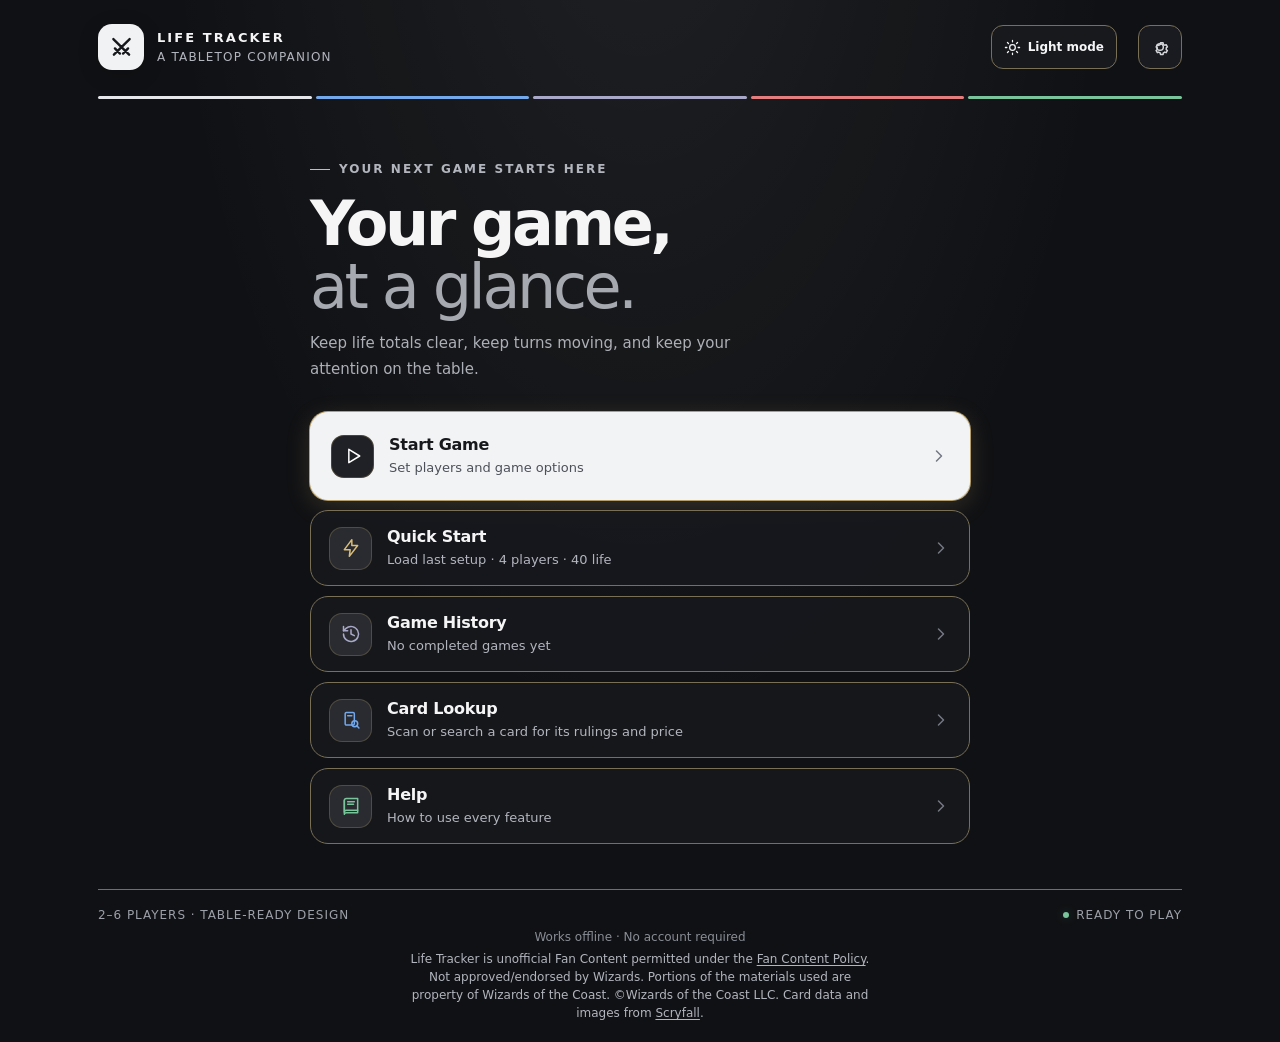
==== commit 996edea7: "Add the Wizards of the Coast Fan Content Policy notice Shown on the main menu, the Help page and Car" ====
--- a/app/index.html
+++ b/app/index.html
@@ -385,6 +385,10 @@
   .dialog-body{padding:12px 16px}
 }
 #table-grid .player-slot.rot-90 .player-name,#table-grid .player-slot.rot-270 .player-name{font-size:13px}
+footer{flex-direction:column;align-items:center;gap:6px}
+.fan-notice{margin:0;max-width:62ch;font-size:12px;line-height:1.5;color:var(--muted);text-align:center}
+.fan-notice a{color:inherit;text-decoration:underline;text-underline-offset:2px}
+.page-shell>.fan-notice{text-align:left;max-width:none}
 </style>
 </head>
 <body>
@@ -436,7 +440,7 @@
     <button class="menu-btn" data-action="help"><span class="icon-box" style="color:var(--green)"><svg><use href="#i-book"/></svg></span><span class="menu-copy"><span class="menu-title">Help</span><span class="menu-subtitle">How to use every feature</span></span><svg class="chevron"><use href="#i-chevron"/></svg></button>
    </nav>
   </main>
-  <div class="bottom-meta"><span>2–6 players · Table-ready design</span><span class="ready"><span class="ready-dot"></span>Ready to play</span></div><footer>Works offline · No account required</footer>
+  <div class="bottom-meta"><span>2–6 players · Table-ready design</span><span class="ready"><span class="ready-dot"></span>Ready to play</span></div><footer><span>Works offline · No account required</span><p class="fan-notice">Life Tracker is unofficial Fan Content permitted under the <a href="https://company.wizards.com/en/legal/fancontentpolicy" target="_blank" rel="noopener">Fan Content Policy</a>. Not approved/endorsed by Wizards. Portions of the materials used are property of Wizards of the Coast. ©Wizards of the Coast LLC. Card data and images from <a href="https://scryfall.com" target="_blank" rel="noopener">Scryfall</a>.</p></footer>
  </div>
 </section>
 
@@ -483,7 +487,7 @@
   <div class="help-item"><div class="help-icon"><svg><use href="#i-grip"/></svg></div><div><strong>Seats and layout</strong><p>Drag a card by its handle (the six dots) onto another seat to swap players; the card turns to face its new edge. Change the whole table layout any time from the center button's <b>Table Layout</b>.</p></div></div>
   <div class="help-item"><div class="help-icon"><svg><use href="#i-history"/></svg></div><div><strong>Game log and history</strong><p>Every life change, counter, commander damage, dice roll, elimination and card lookup is recorded in the <b>Game Log</b> (center button). To finish, open the center button, tap <b>End Game</b> and choose the winner or Draw. Your last 15 games are kept in <b>Game History</b> on the main menu.</p></div></div>
   <div class="help-item"><div class="help-icon"><svg><use href="#i-settings"/></svg></div><div><strong>Settings and offline use</strong><p>Switch light or dark mode from the main menu. <b>Settings</b> has the accent color and Keep screen awake (on by default). Add the app to your home screen to use it like an app; it works without internet, including card lookup once the card data has been saved.</p></div></div>
- </div></div><button class="btn-secondary" data-action="main-menu" style="align-self:flex-start">Back to Main Menu</button>
+ </div></div><p class="fan-notice">Life Tracker is unofficial Fan Content permitted under the <a href="https://company.wizards.com/en/legal/fancontentpolicy" target="_blank" rel="noopener">Fan Content Policy</a>. Not approved/endorsed by Wizards. Portions of the materials used are property of Wizards of the Coast. ©Wizards of the Coast LLC. Card data, prices, images and rulings from <a href="https://scryfall.com" target="_blank" rel="noopener">Scryfall</a>.</p><button class="btn-secondary" data-action="main-menu" style="align-self:flex-start">Back to Main Menu</button>
  </div></section>
 
 <section id="screen-history" class="screen"><div class="page-shell">
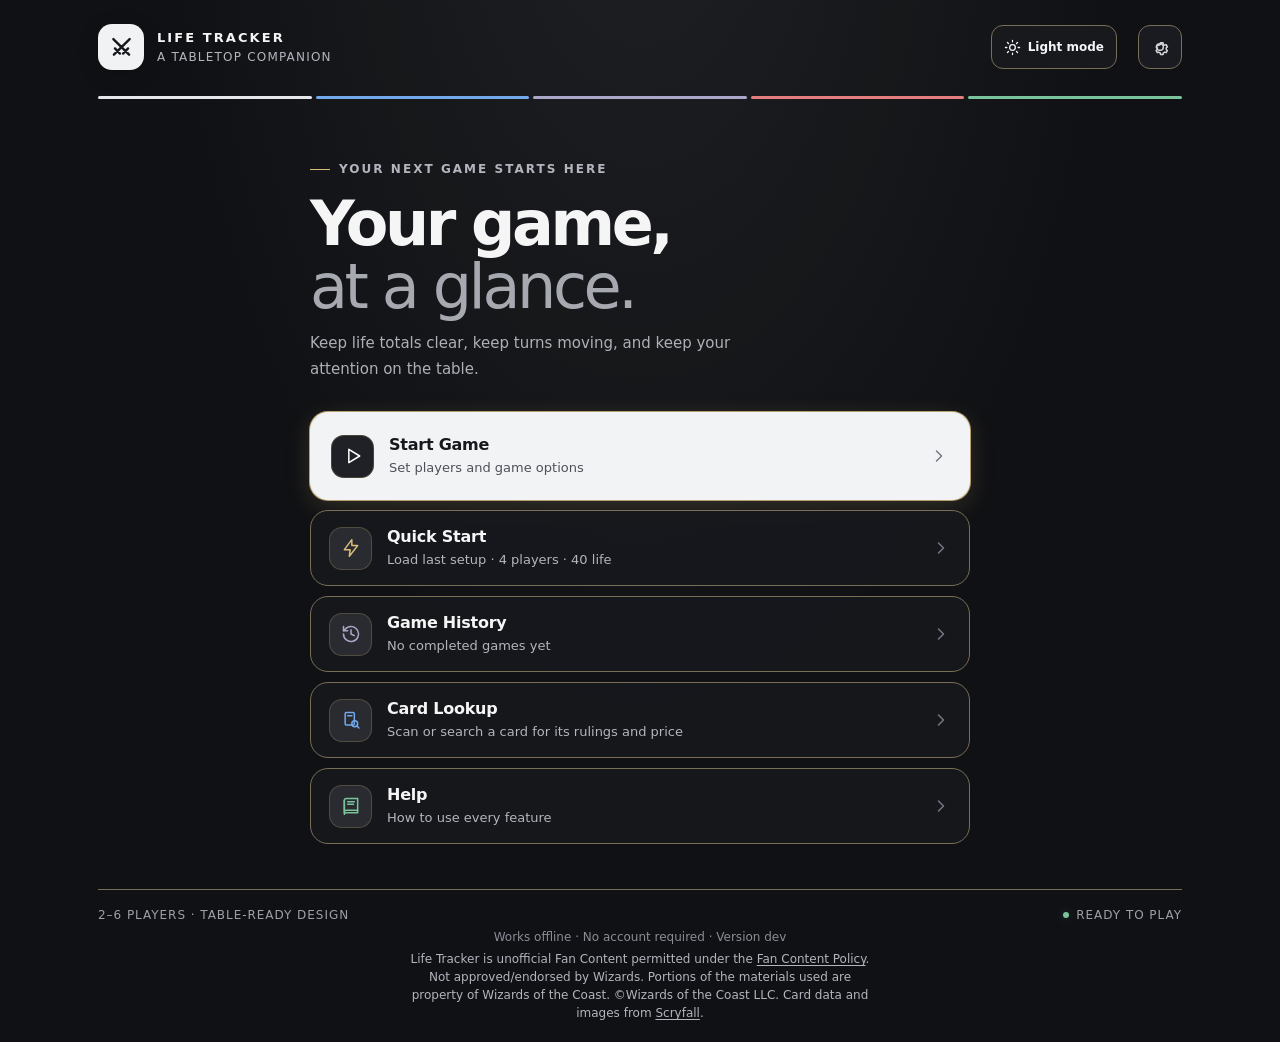
==== commit 86560e8c: "Add a test copy at /beta/, version numbers with an update notice, and Android touch checks - The bet" ====
--- a/app/index.html
+++ b/app/index.html
@@ -1,978 +1,707 @@
 <!doctype html>
 <html lang="en">
-<head>
-<meta charset="utf-8">
-<meta name="viewport" content="width=device-width,initial-scale=1,viewport-fit=cover">
-<meta name="theme-color" content="#101114">
-<meta name="description" content="A minimalist, shared-table Magic: The Gathering life tracker.">
-<!-- Install as an app: home-screen icon, full-screen launch, offline support (see sw.js) -->
-<link rel="manifest" href="manifest.webmanifest">
-<link rel="icon" type="image/png" sizes="32x32" href="icons/favicon-32.png">
-<link rel="apple-touch-icon" href="icons/apple-touch-icon.png">
-<meta name="mobile-web-app-capable" content="yes">
-<meta name="apple-mobile-web-app-capable" content="yes">
-<meta name="apple-mobile-web-app-status-bar-style" content="black-translucent">
-<meta name="apple-mobile-web-app-title" content="Life Tracker">
-<title>Life Tracker</title>
-<script>/* Apply the saved theme before first paint so light mode doesn't flash dark. */try{if(JSON.parse(localStorage.getItem('mtg-life-tracker-prototype-v1'))?.prefs?.theme==='light')document.documentElement.dataset.theme='light';}catch(e){}</script>
-<style>
-:root{color-scheme:dark;--bg:#101114;--surface:#17191d;--surface2:#202228;--surface3:#292b31;--line:#34363e;--text:#f5f5f6;--muted:#a0a2ab;--soft:#d1d3d9;--ink:#17181c;--accent:#d9bd79;--white:#f2f3f5;--blue:#73a8ed;--blackmana:#aaa8c8;--red:#e47d7d;--green:#79c49a;--violet:#b99ae7;--radius:18px;--safe-bottom:env(safe-area-inset-bottom,0px)}
-*{box-sizing:border-box}html{min-height:100%;background:var(--bg)}body{margin:0;min-height:100vh;min-height:100svh;background:radial-gradient(ellipse at 50% -18%,rgba(255,255,255,.065),transparent 53%),var(--bg);color:var(--text);font-family:Inter,ui-sans-serif,system-ui,-apple-system,BlinkMacSystemFont,"Segoe UI",sans-serif;-webkit-font-smoothing:antialiased}button,input,select{font:inherit}button{cursor:pointer}button:focus-visible,input:focus-visible,select:focus-visible{outline:2px solid var(--blue);outline-offset:3px}button:disabled{opacity:.4;cursor:not-allowed}svg{width:20px;height:20px;stroke:currentColor;fill:none;stroke-width:1.8;stroke-linecap:round;stroke-linejoin:round;flex:none}.icon{display:inline-flex;align-items:center;justify-content:center;flex:none}.hidden{display:none!important}.screen{display:none;min-height:100svh}.screen.active{display:flex}.app-shell{width:min(100%,1180px);min-height:100svh;margin:0 auto;padding:24px clamp(16px,4vw,48px) calc(20px + var(--safe-bottom));display:flex;flex-direction:column}.topbar{display:flex;align-items:center;gap:13px}.brand-mark{width:46px;height:46px;border-radius:14px;background:#f1f2f4;color:#17181c;display:grid;place-items:center;box-shadow:0 5px 22px #0002}.brand-mark svg{width:25px;height:25px}.brand-name{font-weight:780;font-size:13px;letter-spacing:.16em;line-height:1.25}.brand-kicker{font-size:10px;margin-top:4px;color:var(--muted);letter-spacing:.11em}.topbar-spacer{flex:1}.header-icon,.icon-btn{display:inline-flex;align-items:center;justify-content:center;border:1px solid var(--line);background:#191b20;color:#d4d6dc;width:40px;height:40px;border-radius:12px;transition:background .15s,border-color .15s}.header-icon:hover,.icon-btn:hover{background:#2b2d33;border-color:#545761}.mana-strip{display:flex;gap:4px;margin-top:26px;height:3px;width:100%}.mana-strip span{flex:1;border-radius:5px}.mana-w{background:#e5e7eb}.mana-u{background:var(--blue)}.mana-b{background:var(--blackmana)}.mana-r{background:var(--red)}.mana-g{background:var(--green)}
-.menu-main{width:min(100%,660px);margin:auto;padding:clamp(36px,7vh,76px) 0 clamp(30px,5vh,60px);align-self:center}.eyebrow{color:var(--muted);text-transform:uppercase;font-size:11px;letter-spacing:.17em;font-weight:650;display:flex;align-items:center;gap:9px}.eyebrow:before{content:"";display:block;width:20px;height:1px;background:var(--accent)}h1{margin:16px 0 13px;font-size:clamp(40px,7vw,62px);line-height:1.02;letter-spacing:-.055em;font-weight:730}h1 .second-line{display:block;color:#a7a9b1;font-weight:510}.intro{color:#aeb0b8;font-size:15px;line-height:1.7;max-width:460px;margin:0 0 30px}.menu{display:flex;flex-direction:column;gap:10px}.menu-btn{width:100%;min-height:76px;padding:15px 18px;display:flex;align-items:center;gap:15px;text-align:left;border:1px solid var(--line);border-radius:var(--radius);background:rgba(23,25,29,.88);color:var(--text);transition:background .16s,transform .16s,border-color .16s}.menu-btn:hover{background:var(--surface2);border-color:#51535c;transform:translateY(-1px)}.menu-btn:active{transform:translateY(0)}.menu-btn.primary{background:var(--white);border-color:var(--white);color:var(--ink);min-height:88px;padding:18px 20px}.menu-btn.primary:hover{background:#fff;border-color:#fff}.icon-box{width:43px;height:43px;flex:0 0 auto;border-radius:13px;background:#292b31;display:grid;place-items:center;color:#d7d8dd}.primary .icon-box{color:white;background:#202126}.menu-copy{min-width:0;flex:1}.menu-title{display:block;font-size:15px;font-weight:680;letter-spacing:-.015em}.menu-subtitle{display:block;margin-top:5px;color:var(--muted);font-size:12px;line-height:1.45}.primary .menu-subtitle{color:#666972}.chevron{color:#757883;flex:0 0 auto}.accent-dots{display:flex;align-items:center;gap:5px;margin:0 0 2px 2px}.accent-dots span{width:7px;height:7px;border-radius:50%}.bottom-meta{display:flex;align-items:center;justify-content:space-between;gap:15px;padding-top:18px;border-top:1px solid #27292f;color:#9da0a9;text-transform:uppercase;letter-spacing:.105em;font-size:9px}.ready{display:inline-flex;align-items:center;gap:7px;white-space:nowrap}.ready-dot{width:6px;height:6px;border-radius:50%;background:var(--green);box-shadow:0 0 10px #79c49a44}footer{display:flex;justify-content:center;padding-top:8px;color:#8a8d96;font-size:10px;text-align:center}
-.page-shell{width:min(100%,1050px);margin:0 auto;padding:22px clamp(14px,3vw,32px) calc(24px + var(--safe-bottom));display:flex;flex-direction:column;gap:22px}.page-header{display:flex;align-items:center;gap:12px}.page-title{font-size:clamp(24px,4vw,34px);font-weight:730;letter-spacing:-.04em;margin:0}.page-subtitle{font-size:13px;color:var(--muted);margin-top:5px;line-height:1.5}.page-header-copy{flex:1;min-width:0}.panel{background:rgba(23,25,29,.9);border:1px solid var(--line);border-radius:22px;padding:clamp(18px,3vw,26px)}.panel-title{font-size:15px;font-weight:700;margin:0 0 7px}.muted{color:var(--muted)}.small{font-size:12px;line-height:1.55}.setup-grid{display:grid;grid-template-columns:1fr;gap:16px}.player-count-grid{display:grid;grid-template-columns:repeat(5,minmax(0,1fr));gap:8px;margin-top:14px}.count-option{min-height:54px;border-radius:13px;border:1px solid var(--line);background:#202228;color:var(--text);font-weight:700;font-size:17px}.count-option.selected{background:#f2f3f5;color:#17181c;border-color:#f2f3f5}.field-label{display:block;font-size:12px;color:#c6c8cf;font-weight:650;margin-bottom:8px}.text-field,.select-field{width:100%;background:#111216;border:1px solid #43454e;border-radius:12px;color:var(--text);padding:12px 13px;min-height:46px}.life-input-row{display:flex;gap:10px;align-items:center}.life-input-row .text-field{font-size:22px;font-weight:700;text-align:center}.round-btn{display:inline-flex;align-items:center;justify-content:center;width:44px;height:44px;border:1px solid var(--line);background:#292b31;border-radius:12px;color:var(--text)}.setup-actions{display:flex;gap:10px;flex-wrap:wrap;margin-top:20px}.btn-primary,.btn-secondary,.btn-danger{border-radius:13px;padding:12px 17px;border:1px solid transparent;min-height:46px;font-weight:680;display:inline-flex;align-items:center;justify-content:center;gap:9px}.btn-primary{background:#f2f3f5;color:#17181c}.btn-primary:hover{background:#fff}.btn-secondary{background:#202228;border-color:var(--line);color:#f5f5f6}.btn-secondary:hover{background:#292b31}.btn-danger{background:#452326;border-color:#704047;color:#ffdfe1}.btn-block{width:100%}.btn-small{min-height:34px;padding:7px 10px;font-size:12px;border-radius:10px}.form-row{display:grid;grid-template-columns:1fr;gap:16px}.help-list{display:grid;gap:10px}.help-item{display:flex;gap:12px;align-items:flex-start;padding:13px 0;border-bottom:1px solid #2b2d33}.help-item:last-child{border-bottom:0}.help-icon{width:35px;height:35px;border-radius:11px;display:grid;place-items:center;background:#292b31;color:var(--accent);flex:none}.help-item strong{display:block;font-size:13px;margin:1px 0 4px}.help-item p{margin:0;color:var(--muted);font-size:12px;line-height:1.55}
-/* Game table */
-.game-shell{width:min(100%,1500px);height:100svh;min-height:100svh;max-height:100svh;overflow-y:auto;margin:0 auto;padding:12px clamp(8px,1.8vw,24px) calc(12px + var(--safe-bottom));display:flex;flex-direction:column;gap:10px}.game-topbar{display:flex;align-items:center;gap:10px;min-height:38px;padding:2px 2px}.game-brand{font-size:11px;font-weight:780;letter-spacing:.15em;color:#cfd1d7}.game-status{display:flex;align-items:center;gap:7px;font-size:10px;color:#9fa2ac;margin-left:auto;white-space:nowrap}.start-timer-btn{min-height:30px;padding:6px 9px;font-size:11px;border-radius:9px;gap:5px}.start-timer-btn svg{width:13px;height:13px}.table-grid{display:grid;grid-template-columns:repeat(2,minmax(0,1fr));grid-template-rows:repeat(2,minmax(145px,1fr));grid-auto-rows:minmax(0,1fr);gap:clamp(7px,1.3vw,14px);align-content:stretch;flex:1;min-height:0}.table-grid.players-2{grid-template-columns:1fr;grid-template-rows:repeat(2,minmax(145px,1fr))}.table-grid.players-3{grid-template-columns:repeat(2,minmax(0,1fr));grid-template-rows:repeat(2,minmax(145px,1fr))}.table-grid.players-3 .player-slot:first-child{grid-column:1/-1}.table-grid.players-4{grid-template-rows:repeat(2,minmax(145px,1fr))}.table-grid.players-5{grid-template-columns:repeat(2,minmax(0,1fr));grid-template-rows:repeat(3,minmax(125px,1fr))}.table-grid.players-5 .player-slot:nth-child(5){grid-column:1/-1;width:50%;justify-self:center}.table-grid.players-6{grid-template-columns:repeat(2,minmax(0,1fr));grid-template-rows:repeat(3,minmax(125px,1fr))}.player-slot{position:relative;min-width:0;min-height:0;overflow:hidden;border-radius:clamp(13px,2vw,21px);isolation:isolate}.player-card{--player-accent:#73a8ed;position:absolute;left:0;top:0;width:100%;height:100%;min-width:0;min-height:0;overflow:hidden;border:1px solid color-mix(in srgb,var(--player-accent) 30%,#34363e);border-radius:inherit;padding:clamp(9px,1.5vw,17px);background:linear-gradient(145deg,color-mix(in srgb,var(--player-accent) 8%,#202228),#15161a 88%);display:flex;flex-direction:column;gap:clamp(8px,1.3vw,13px);transform:rotate(0deg);transition:border-color .18s,opacity .18s,filter .18s;isolation:isolate}.player-card.bg-mana{background:radial-gradient(ellipse at 20% 10%,color-mix(in srgb,var(--player-accent) 21%,transparent),transparent 52%),linear-gradient(145deg,#202228,#141519)}.player-card.bg-light{background:linear-gradient(145deg,#f0f1f4,#d8dae0);color:#191a1e;border-color:color-mix(in srgb,var(--player-accent) 55%,#b9bbc2)}.player-card.bg-prism{background:radial-gradient(ellipse at 15% 10%,#73a8ed18,transparent 32%),radial-gradient(ellipse at 90% 80%,#e47d7d18,transparent 32%),linear-gradient(145deg,#202228,#141519);box-shadow:inset 0 0 0 1px color-mix(in srgb,var(--player-accent) 20%,transparent)}.player-card.eliminated{opacity:.48;filter:grayscale(.7)}.player-card.eliminated:after{content:"ELIMINATED";position:absolute;inset:0;z-index:8;display:grid;place-items:center;background:#0a0b0db8;color:#fff;letter-spacing:.22em;font-size:clamp(12px,2.2vw,19px);font-weight:850;transform:none;pointer-events:none}.player-header{display:flex;align-items:center;gap:8px;min-width:0;position:relative;z-index:1}.player-slot.rot-90 .player-header,.player-slot.rot-270 .player-header{gap:5px;flex-wrap:wrap}.player-slot.rot-90 .player-header-spacer,.player-slot.rot-270 .player-header-spacer{display:none}.player-slot.rot-90 .player-name,.player-slot.rot-270 .player-name{font-size:11px;flex:1 1 auto;max-width:none}.player-slot.rot-90 .player-tools,.player-slot.rot-270 .player-tools{gap:0;flex:1 0 100%;justify-content:space-between;border-top:1px solid #ffffff10;padding-top:3px;margin-top:1px}.avatar{width:clamp(31px,4vw,42px);height:clamp(31px,4vw,42px);border:1px solid color-mix(in srgb,var(--player-accent) 45%,#555861);border-radius:13px;background:#292b31;color:var(--player-accent);display:grid;place-items:center;overflow:hidden;flex:none;font-size:14px;font-weight:800}.avatar img{width:100%;height:100%;object-fit:cover}.player-name{min-width:0;overflow:hidden;text-overflow:ellipsis;white-space:nowrap;font-weight:710;font-size:clamp(12px,1.45vw,16px);letter-spacing:-.02em;color:#f5f5f6}.bg-light .player-name{color:#191a1e}.player-header-spacer{flex:1}.player-tools{display:flex;align-items:center;gap:2px;flex:none}.tool-btn{width:clamp(24px,2.8vw,29px);height:clamp(24px,2.8vw,29px);border-radius:7px;border:1px solid transparent;background:transparent;color:#b9bbc4;display:inline-flex;align-items:center;justify-content:center;padding:0;flex:none}.tool-btn svg{width:clamp(12px,1.4vw,15px);height:clamp(12px,1.4vw,15px)}.tool-btn:hover{background:#ffffff12;border-color:#ffffff10;color:#fff}.bg-light .tool-btn{color:#4e515b}.bg-light .tool-btn:hover{background:#0000000c;color:#17181c}.tool-btn:disabled{opacity:.25}.life-control{position:relative;display:grid;place-items:center;min-height:clamp(105px,18vh,180px);flex:1;overflow:hidden;border-radius:15px;background:linear-gradient(180deg,#0d0e11aa,#0d0e116b);border:1px solid #ffffff09;touch-action:none;user-select:none;-webkit-user-select:none}.bg-light .life-control{background:#ffffff9c;border-color:#0000000d}.life-value{font-variant-numeric:tabular-nums;font-size:clamp(43px,8vw,86px);line-height:1;font-weight:760;letter-spacing:-.075em;color:#fff;pointer-events:none;z-index:1}.bg-light .life-value{color:#17181c}.life-zone{position:absolute;inset-block:0;border:0;background:transparent;padding:0;margin:0;touch-action:none;z-index:2;border-radius:0}.life-zone.left{left:0;width:32%}.life-zone.center{left:32%;width:36%}.life-zone.right{right:0;width:32%}.life-zone:focus-visible{outline:2px solid var(--player-accent);outline-offset:-4px}.counter-row{display:flex;flex-wrap:wrap;gap:3px;min-height:0;align-content:flex-start;position:relative;z-index:2}.counter-row:empty{display:none}.counter-badge{border:1px solid #ffffff1d;background:#ffffff09;color:#e9eaf0;border-radius:999px;padding:3px 6px;display:inline-flex;align-items:center;gap:3px;font-size:9px;font-weight:720;line-height:1;min-height:21px;max-width:100%}.counter-badge:hover{background:#ffffff16;border-color:color-mix(in srgb,var(--player-accent) 45%,#444)}.counter-badge .badge-symbol{color:var(--player-accent);font-size:10px}.bg-light .counter-badge{background:#00000008;color:#24252a;border-color:#00000018}.card-footer{display:flex;justify-content:space-between;gap:8px;align-items:center;color:#9a9da7;font-size:9px;letter-spacing:.07em;text-transform:uppercase}.life-hint{opacity:.7}.table-empty{grid-column:1/-1;color:var(--muted);text-align:center;padding:40px}.game-bottom{display:flex;gap:8px;justify-content:space-between;align-items:center;padding:2px 2px 0;color:#717580;font-size:10px}.game-bottom .bottom-actions{display:flex;gap:7px;align-items:center}.mini-action{display:inline-flex;align-items:center;gap:6px;border:1px solid var(--line);background:#191b20;border-radius:10px;padding:7px 10px;color:#c4c6ce;font-size:11px}.mini-action:hover{background:#25272d}.mini-action svg{width:15px;height:15px}.player-count-pill{border:1px solid var(--line);border-radius:99px;padding:5px 8px;letter-spacing:.04em}
-/* Modal */
-.modal-backdrop{position:fixed;inset:0;padding:16px;display:none;align-items:center;justify-content:center;background:#040507bd;backdrop-filter:blur(9px);z-index:50}.modal-backdrop.open{display:flex}.dialog{width:min(100%,520px);max-height:min(88svh,850px);overflow:hidden;border:1px solid #3a3c44;border-radius:22px;background:#191b20;box-shadow:0 24px 100px #0008;animation:rise .18s ease-out;display:flex;flex-direction:column}.dialog.wide{width:min(100%,730px)}@keyframes rise{from{opacity:0;transform:translateY(8px) scale(.99)}to{opacity:1;transform:translateY(0) scale(1)}}.dialog-header{display:flex;align-items:center;gap:12px;padding:18px 20px;border-bottom:1px solid #2b2d33;flex:none}.dialog-title{font-weight:750;font-size:17px;letter-spacing:-.025em;flex:1;min-width:0}.modal-close{width:34px;height:34px;border-radius:10px;border:1px solid var(--line);background:#25272d;color:#d3d5dc;display:grid;place-items:center}.dialog-body{padding:20px;overflow:auto;overscroll-behavior:contain}.dialog-body p{margin:0 0 12px}.dialog-footer{display:flex;gap:9px;justify-content:flex-end;padding-top:16px;margin-top:16px;border-top:1px solid #2b2d33}.dialog-footer .btn-primary,.dialog-footer .btn-secondary{min-width:100px}.modal-note{font-size:12px;color:var(--muted);line-height:1.55}.modal-row{display:flex;align-items:center;gap:11px;padding:11px 0;border-bottom:1px solid #2a2c32}.modal-row:last-child{border-bottom:0}.modal-row-copy{flex:1;min-width:0}.modal-row-title{font-size:13px;font-weight:680}.modal-row-sub{font-size:11px;color:var(--muted);margin-top:4px}.counter-controls{display:flex;align-items:center;gap:13px}.counter-value{font-size:22px;font-variant-numeric:tabular-nums;font-weight:780;min-width:40px;text-align:center}.counter-step{width:37px;height:37px;border:1px solid #42454e;background:#2a2c32;border-radius:11px;color:#fff;display:grid;place-items:center}.counter-step:hover{background:#363941}.counter-step svg{width:17px;height:17px}.segmented{display:flex;gap:5px;flex-wrap:wrap}.segment{border:1px solid var(--line);background:#202228;color:#c8cad0;border-radius:10px;padding:8px 10px;font-size:12px}.segment.selected{background:#f3f4f6;color:#17181c;border-color:#f3f4f6}.swatch-row{display:flex;gap:9px;flex-wrap:wrap}.swatch{width:32px;height:32px;border-radius:50%;border:2px solid transparent;box-shadow:0 0 0 1px #ffffff30}.swatch.selected{box-shadow:0 0 0 2px #f4f4f6,0 0 0 4px #17181c}.avatar-preview{width:54px;height:54px;border-radius:15px;background:#292b31;display:grid;place-items:center;border:1px solid #41434c;color:var(--accent);font-weight:800;overflow:hidden}.avatar-preview img{width:100%;height:100%;object-fit:cover}.log-list{display:flex;flex-direction:column;gap:0}.log-entry{display:grid;grid-template-columns:54px 1fr;gap:11px;padding:12px 0;border-bottom:1px solid #2a2c32}.log-entry:last-child{border-bottom:0}.log-time{font-size:10px;color:#a3a6b0;font-variant-numeric:tabular-nums;padding-top:2px}.log-text{font-size:12px;line-height:1.5;color:#e0e1e6}.log-entry.undone .log-text{text-decoration:line-through;color:#878a93}.log-tag{display:inline-block;color:#9fa2ac;font-size:9px;letter-spacing:.09em;text-transform:uppercase;margin-top:4px}.history-item{width:100%;display:flex;gap:12px;align-items:center;text-align:left;border:1px solid var(--line);background:#191b20;color:var(--text);padding:14px;border-radius:14px;margin-bottom:9px}.history-item:hover{background:#25272d}.history-date{width:55px;flex:none;text-align:center;border-right:1px solid var(--line);padding-right:10px}.history-date .day{font-size:20px;font-weight:800}.history-date .month{font-size:9px;color:var(--muted);letter-spacing:.1em}.history-copy{flex:1;min-width:0}.history-result{font-size:13px;font-weight:720}.history-players{font-size:11px;color:var(--muted);margin-top:4px;overflow:hidden;text-overflow:ellipsis;white-space:nowrap}.history-chevron{color:#9a9da7}
-/* Dice */
-.dice-options{display:grid;grid-template-columns:repeat(3,minmax(0,1fr));gap:8px}.die-option{display:flex;flex-direction:column;align-items:center;justify-content:center;gap:5px;min-height:76px;border:1px solid var(--line);border-radius:13px;background:#202228;color:#f5f5f6}.die-option.selected{background:#f3f4f6;color:#17181c;border-color:#f3f4f6}.die-glyph{font-size:24px;line-height:1}.die-label{font-size:12px;font-weight:760}.dice-result-area{display:flex;flex-wrap:wrap;gap:9px;align-items:center;justify-content:center;min-height:95px;margin:14px 0;padding:12px;background:#111216;border:1px solid #34363e;border-radius:16px}.die-result{width:57px;height:57px;border-radius:14px;background:#f2f3f5;color:#17181c;display:grid;place-items:center;font-size:23px;font-weight:800;box-shadow:0 5px 14px #0003;animation:none}.die-result.rolling{animation:tumble .5s ease-in-out infinite}.die-result.coin{border-radius:50%;background:linear-gradient(145deg,#e6d19d,#b88c3d);color:#1b1b1d}.dice-total{width:100%;text-align:center;font-size:12px;color:var(--muted)}@keyframes tumble{0%{transform:rotate(0deg) translateY(0) scale(1)}25%{transform:rotate(12deg) translateY(-5px) scale(1.04)}50%{transform:rotate(-12deg) translateY(1px) scale(.96)}75%{transform:rotate(7deg) translateY(-4px) scale(1.02)}100%{transform:rotate(0deg) translateY(0) scale(1)}}
-/* Game over and toast */
-.gameover-main{width:min(100%,560px);margin:auto;text-align:center;padding:32px 0}.trophy-mark{width:72px;height:72px;border-radius:24px;background:#292b31;color:var(--accent);display:grid;place-items:center;margin:0 auto 22px}.trophy-mark svg{width:34px;height:34px}.gameover-main h1{font-size:clamp(38px,6vw,52px)}.result-card{margin:25px 0;background:#191b20;border:1px solid var(--line);border-radius:20px;padding:24px}.result-player{font-weight:750;font-size:23px;margin-top:6px}.gameover-actions{display:grid;gap:9px}.toast{position:fixed;bottom:calc(18px + var(--safe-bottom));left:50%;transform:translate(-50%,18px);opacity:0;pointer-events:none;z-index:100;background:#f2f3f5;color:#17181c;border-radius:13px;padding:11px 15px;box-shadow:0 15px 40px #0005;font-size:12px;font-weight:720;max-width:calc(100vw - 30px);text-align:center;transition:opacity .2s,transform .2s}.toast.show{opacity:1;transform:translate(-50%,0)}.empty-state{text-align:center;padding:32px 18px;color:var(--muted);font-size:13px;line-height:1.6}.empty-state .empty-icon{color:#9a9da7;margin-bottom:10px}.empty-state svg{width:30px;height:30px}.inline-alert{background:#332b1c;border:1px solid #61512e;color:#e8d7a8;border-radius:12px;padding:11px 12px;font-size:12px;line-height:1.5;margin:10px 0}
+  <head>
+    <meta charset="utf-8" />
+    <meta name="viewport" content="width=device-width,initial-scale=1,viewport-fit=cover" />
+    <meta name="theme-color" content="#101114" />
+    <meta name="description" content="A minimalist, shared-table Magic: The Gathering life tracker." />
+    <!-- Install as an app: home-screen icon, full-screen launch, offline support (see sw.js) -->
+    <link rel="manifest" href="manifest.webmanifest" />
+    <link rel="icon" type="image/png" sizes="32x32" href="icons/favicon-32.png" />
+    <link rel="apple-touch-icon" href="icons/apple-touch-icon.png" />
+    <meta name="mobile-web-app-capable" content="yes" />
+    <meta name="apple-mobile-web-app-capable" content="yes" />
+    <meta name="apple-mobile-web-app-status-bar-style" content="black-translucent" />
+    <meta name="apple-mobile-web-app-title" content="Life Tracker" />
+    <title>Life Tracker</title>
+    <script>
+      // Apply the saved theme before first paint so light mode doesn't flash dark.
+      try {
+        const key = 'mtg-life-tracker-prototype-v1' + (location.pathname.includes('/beta/') ? '-beta' : '');
+        if (JSON.parse(localStorage.getItem(key) || localStorage.getItem('mtg-life-tracker-prototype-v1'))?.prefs?.theme === 'light')
+          document.documentElement.dataset.theme = 'light';
+      } catch (e) {}
+    </script>
+    <link rel="stylesheet" href="styles.css" />
+  </head>
+  <body>
+    <svg
+      aria-hidden="true"
+      style="position: absolute; width: 0; height: 0; overflow: hidden"
+      xmlns="http://www.w3.org/2000/svg">
+      <symbol id="i-swords" viewBox="0 0 24 24">
+        <path
+          d="M4.2 3.9 19.3 18.9M19.8 3.9 4.7 18.9M5.7 12.9l4.8 4.9M18.3 12.9l-4.8 4.9"
+          stroke-width="2.3" />
+      </symbol>
+      <symbol id="i-play" viewBox="0 0 24 24"><path d="m7 4 13 8-13 8z" /></symbol>
+      <symbol id="i-mana" viewBox="0 0 24 24">
+        <path d="M12 3c3.5 4.2 6 7.6 6 10.6A6 6 0 0 1 6 13.6C6 10.6 8.5 7.2 12 3Z" />
+        <path d="M9.5 14.5a2.6 2.6 0 0 0 2.5 2.4" />
+      </symbol>
+      <symbol id="i-grid" viewBox="0 0 24 24">
+        <rect x="4" y="4" width="6.5" height="6.5" rx="1.6" />
+        <rect x="13.5" y="4" width="6.5" height="6.5" rx="1.6" />
+        <rect x="4" y="13.5" width="6.5" height="6.5" rx="1.6" />
+        <rect x="13.5" y="13.5" width="6.5" height="6.5" rx="1.6" />
+      </symbol>
+      <symbol id="i-sun" viewBox="0 0 24 24">
+        <circle cx="12" cy="12" r="4" />
+        <path
+          d="M12 2v2M12 20v2M4.9 4.9l1.4 1.4M17.7 17.7l1.4 1.4M2 12h2M20 12h2M4.9 19.1l1.4-1.4M17.7 6.3l1.4-1.4" />
+      </symbol>
+      <symbol id="i-moon" viewBox="0 0 24 24">
+        <path d="M20 14.5A8 8 0 0 1 9.5 4a8 8 0 1 0 10.5 10.5Z" />
+      </symbol>
+      <symbol id="i-pause" viewBox="0 0 24 24"><path d="M8 5v14M16 5v14" /></symbol>
+      <symbol id="i-zap" viewBox="0 0 24 24"><path d="M13 2 4 14h7l-1 8 10-13h-7z" /></symbol>
+      <symbol id="i-sliders" viewBox="0 0 24 24">
+        <path d="M4 21v-7m0-4V3m8 18v-9m0-4V3m8 18v-5m0-4V3M2 14h4m4-6h4m4 8h4" />
+      </symbol>
+      <symbol id="i-lookup" viewBox="0 0 24 24">
+        <rect x="5" y="3" width="11" height="15" rx="1.5" />
+        <path d="M8 7h5" />
+        <circle cx="16.5" cy="16.5" r="3.5" />
+        <path d="m19 19 2.5 2.5" />
+      </symbol>
+      <symbol id="i-hub" viewBox="0 0 24 24">
+        <circle cx="12" cy="12" r="8.5" />
+        <path d="M12 7.5V12l3 2" />
+      </symbol>
+      <symbol id="i-home" viewBox="0 0 24 24">
+        <path d="M4 11 12 4l8 7" />
+        <path d="M6 10v10h12V10" />
+        <path d="M10 20v-5h4v5" />
+      </symbol>
+      <symbol id="i-dungeon" viewBox="0 0 24 24">
+        <path d="M5 21V9l7-5 7 5v12" />
+        <path d="M9.5 21v-5a2.5 2.5 0 0 1 5 0v5" />
+        <path d="M3 21h18" />
+      </symbol>
+      <symbol id="i-book" viewBox="0 0 24 24">
+        <path d="M4 5.5A2.5 2.5 0 0 1 6.5 3H20v17H6.5A2.5 2.5 0 0 0 4 22z" />
+        <path d="M4 5.5v14A2.5 2.5 0 0 1 6.5 17H20M8 7h8M8 10h7" />
+      </symbol>
+      <symbol id="i-history" viewBox="0 0 24 24">
+        <path d="M3 12a9 9 0 1 0 3-6.7L3 8" />
+        <path d="M3 3v5h5M12 7v5l4 2" />
+      </symbol>
+      <symbol id="i-settings" viewBox="0 0 24 24">
+        <path d="M12 8a4 4 0 1 0 0 8 4 4 0 0 0 0-8Z" />
+        <path
+          d="m19.4 15 .1.1 1.4 1.1-1.5 2.6-1.7-.7a8 8 0 0 1-1.7 1L15.7 21h-3.1l-.3-1.9a8 8 0 0 1-1.8-1l-1.7.7-1.5-2.6 1.5-1.2a7 7 0 0 1 0-2L7.3 12l1.5-2.6 1.7.7a8 8 0 0 1 1.8-1L12.6 7h3.1l.3 1.9a8 8 0 0 1 1.7 1l1.7-.7 1.5 2.6-1.4 1.1a7 7 0 0 1-.1 2.1Z" />
+      </symbol>
+      <symbol id="i-users" viewBox="0 0 24 24">
+        <circle cx="9" cy="8" r="3.5" />
+        <path
+          d="M2.5 21v-1.5a6.5 6.5 0 0 1 13 0V21M16 4.8a3.5 3.5 0 0 1 0 6.7M18 14a5.5 5.5 0 0 1 3.5 5.1V21" />
+      </symbol>
+      <symbol id="i-chevron" viewBox="0 0 24 24"><path d="m9 18 6-6-6-6" /></symbol>
+      <symbol id="i-ellipsis" viewBox="0 0 24 24">
+        <circle cx="5" cy="12" r="1" />
+        <circle cx="12" cy="12" r="1" />
+        <circle cx="19" cy="12" r="1" />
+      </symbol>
+      <symbol id="i-undo" viewBox="0 0 24 24">
+        <path d="M9 14 4 9l5-5" />
+        <path d="M4 9h10a6 6 0 0 1 0 12h-2" />
+      </symbol>
+      <symbol id="i-dice" viewBox="0 0 24 24">
+        <rect x="3" y="3" width="18" height="18" rx="3" />
+        <circle cx="8" cy="8" r="1" fill="currentColor" />
+        <circle cx="16" cy="8" r="1" fill="currentColor" />
+        <circle cx="12" cy="12" r="1" fill="currentColor" />
+        <circle cx="8" cy="16" r="1" fill="currentColor" />
+        <circle cx="16" cy="16" r="1" fill="currentColor" />
+      </symbol>
+      <symbol id="i-user" viewBox="0 0 24 24">
+        <circle cx="12" cy="8" r="4" />
+        <path d="M4 21a8 8 0 0 1 16 0" />
+      </symbol>
+      <symbol id="i-palette" viewBox="0 0 24 24">
+        <path
+          d="M12 3a9 9 0 1 0 0 18h1.5a2 2 0 0 0 1.4-3.4 1.6 1.6 0 0 1 1.1-2.7H18A3 3 0 0 0 21 12a9 9 0 0 0-9-9Z" />
+        <circle cx="7.5" cy="10" r="1" />
+        <circle cx="10" cy="6.5" r="1" />
+        <circle cx="15" cy="7.5" r="1" />
+        <circle cx="17" cy="11.5" r="1" />
+      </symbol>
+      <symbol id="i-rotate" viewBox="0 0 24 24">
+        <path d="M3 12a9 9 0 0 1 15-6l2 2" />
+        <path d="M20 3v5h-5M21 12a9 9 0 0 1-15 6l-2-2" />
+        <path d="M4 21v-5h5" />
+      </symbol>
+      <symbol id="i-image" viewBox="0 0 24 24">
+        <rect x="3" y="3" width="18" height="18" rx="3" />
+        <circle cx="8.5" cy="8.5" r="1.5" />
+        <path d="m21 15-5-5L5 21" />
+      </symbol>
+      <symbol id="i-plus" viewBox="0 0 24 24"><path d="M12 5v14M5 12h14" /></symbol>
+      <symbol id="i-minus" viewBox="0 0 24 24"><path d="M5 12h14" /></symbol>
+      <symbol id="i-x" viewBox="0 0 24 24"><path d="m18 6-12 12M6 6l12 12" /></symbol>
+      <symbol id="i-skull" viewBox="0 0 24 24">
+        <path d="M12 3a8 8 0 0 0-5.5 13.8V20h11v-3.2A8 8 0 0 0 12 3Z" />
+        <circle cx="9" cy="11" r="1.5" />
+        <circle cx="15" cy="11" r="1.5" />
+        <path d="M10 16v2M14 16v2M12 14v2" />
+      </symbol>
+      <symbol id="i-sparkles" viewBox="0 0 24 24">
+        <path
+          d="m12 3 1.8 5.2L19 10l-5.2 1.8L12 17l-1.8-5.2L5 10l5.2-1.8zM19 16l1 2.5 2.5 1-2.5 1L19 23l-1-2.5-2.5-1 2.5-1z" />
+      </symbol>
+      <symbol id="i-trophy" viewBox="0 0 24 24">
+        <path d="M8 21h8M12 17v4M7 4h10v5a5 5 0 0 1-10 0zM7 6H3v2a4 4 0 0 0 4 4M17 6h4v2a4 4 0 0 1-4 4" />
+      </symbol>
+      <symbol id="i-crown" viewBox="0 0 24 24"><path d="m2 7 5 4 5-7 5 7 5-4-2 13H4zM4 20h16" /></symbol>
+      <symbol id="i-coin" viewBox="0 0 24 24">
+        <circle cx="12" cy="12" r="9" />
+        <path
+          d="M15 8.5c-.5-.8-1.6-1.3-3-1.3-1.8 0-3 .9-3 2.1s1 1.9 3 2.4 3 1.1 3 2.5-1.3 2.3-3.2 2.3c-1.3 0-2.5-.5-3.2-1.4M12 5v14" />
+      </symbol>
+      <symbol id="i-check" viewBox="0 0 24 24"><path d="m5 12 4 4L19 6" /></symbol>
+      <symbol id="i-grip" viewBox="0 0 24 24">
+        <path d="M9 5v0M9 12v0M9 19v0M15 5v0M15 12v0M15 19v0" stroke-width="3" />
+      </symbol>
+    </svg>
 
-.first-player-grid{display:grid;grid-template-columns:repeat(auto-fit,minmax(100px,1fr));gap:8px;margin-top:12px}.first-player-option{min-height:44px;font-size:13px}.turn-row{display:flex;align-items:center;justify-content:space-between;gap:6px;min-height:30px;position:relative;z-index:2}.turn-row:empty:after{content:"";display:block;min-height:25px}.turn-clock{display:flex;align-items:center;gap:6px;font-size:9px;font-weight:760;letter-spacing:.08em;text-transform:uppercase;color:#aeb0b8;white-space:nowrap}.turn-clock .turn-time{font-size:12px;color:var(--player-accent);font-variant-numeric:tabular-nums;letter-spacing:.02em}.pass-turn-btn{display:inline-flex;align-items:center;justify-content:center;gap:5px;min-height:29px;padding:5px 8px;border:1px solid color-mix(in srgb,var(--player-accent) 45%,#34363e);border-radius:9px;background:color-mix(in srgb,var(--player-accent) 15%,#202228);color:#f5f5f6;font-size:10px;font-weight:750;white-space:nowrap}.pass-turn-btn svg{width:13px;height:13px}.pass-turn-btn:hover{background:color-mix(in srgb,var(--player-accent) 26%,#202228)}.player-card.is-active-turn{border-color:var(--player-accent);box-shadow:inset 0 0 0 1px color-mix(in srgb,var(--player-accent) 60%,transparent),0 0 18px color-mix(in srgb,var(--player-accent) 13%,transparent)}.game-status{font-variant-numeric:tabular-nums}.game-status .clock-label{color:#9a9da7;font-size:8px;letter-spacing:.1em;margin-right:4px}.game-status #game-elapsed{color:#e5e7eb;font-weight:750;font-size:11px}
-@media(min-width:760px){.setup-grid{grid-template-columns:1fr 1fr}.form-row{grid-template-columns:1fr 1fr}.life-value{font-size:clamp(60px,6vw,96px)}.table-grid.players-2{grid-template-columns:repeat(2,minmax(0,1fr));grid-template-rows:minmax(170px,1fr)}.table-grid.players-3{grid-template-columns:repeat(2,minmax(0,1fr))}.table-grid.players-5{grid-template-columns:repeat(2,minmax(0,1fr));grid-template-rows:repeat(3,minmax(145px,1fr))}.table-grid.players-6{grid-template-columns:repeat(3,minmax(0,1fr));grid-template-rows:repeat(2,minmax(170px,1fr))}}
-@media(max-width:560px){.start-timer-btn{min-height:28px;padding:5px 7px;font-size:10px}.game-status{gap:5px}.app-shell{padding-top:17px}.brand-mark{width:42px;height:42px}.brand-name{font-size:12px}.menu-main{padding-top:42px}.menu-btn{min-height:70px;padding:13px}.menu-btn.primary{min-height:80px}.menu-title{font-size:14px}.menu-subtitle{font-size:11px}.bottom-meta{font-size:8px}.game-shell{padding:7px 6px calc(8px + var(--safe-bottom));gap:7px}.game-brand{font-size:10px}.game-status{font-size:9px}.table-grid{gap:6px}.player-card{padding:6px;border-radius:13px;gap:5px}.player-header{gap:4px;flex-wrap:wrap}.avatar{width:27px;height:27px;border-radius:8px;font-size:10px}.player-name{font-size:11px;flex:1 1 auto;max-width:none}.player-header-spacer{display:none}.player-tools{gap:1px;flex:1 0 100%;justify-content:space-between;border-top:1px solid #ffffff10;padding-top:2px;margin-top:0}.tool-btn{width:24px;height:23px;border-radius:6px}.tool-btn svg{width:12px;height:12px}.life-control{min-height:95px;border-radius:11px}.life-value{font-size:clamp(35px,11vw,56px)}.counter-row{gap:3px}.counter-badge{padding:2px 5px;font-size:9px;min-height:19px;gap:3px}.counter-badge .badge-symbol{font-size:9px}.commander-source-avatar{width:13px;height:13px;font-size:6px}.card-footer{font-size:7px}.game-bottom{font-size:9px}.mini-action{padding:6px 7px;font-size:10px;gap:4px}.mini-action svg{width:13px;height:13px}.player-count-pill{font-size:9px}.dialog{border-radius:18px}.dialog-body{padding:16px}.dialog-header{padding:15px 16px}}
-@media(max-width:360px){.player-card{padding:6px;gap:4px}.player-name{max-width:55px}.tool-btn{width:23px;height:23px;border-radius:6px}.tool-btn svg{width:12px;height:12px}.life-control{min-height:82px}.life-value{font-size:35px}.counter-badge{font-size:8px;padding:2px 4px;min-height:18px;gap:2px}.counter-badge .badge-symbol{font-size:8px}.card-footer{display:none}.game-bottom .mini-action span{display:none}}
-@media(orientation:landscape) and (max-height:600px){.game-shell{padding-top:5px;gap:5px}.game-topbar{min-height:28px}.table-grid{gap:7px}.player-card{padding:7px;gap:6px}.life-control{min-height:80px}.life-value{font-size:clamp(35px,6vw,60px)}.game-bottom{padding-bottom:1px}}
-@media(prefers-reduced-motion:reduce){*,*:before,*:after{animation-duration:.01ms!important;animation-iteration-count:1!important;scroll-behavior:auto!important;transition-duration:.01ms!important}}
+    <section id="screen-menu" class="screen active">
+      <div class="app-shell">
+        <header class="topbar">
+          <div class="brand-mark">
+            <svg><use href="#i-swords" /></svg>
+          </div>
+          <div>
+            <div class="brand-name">LIFE TRACKER</div>
+            <div class="brand-kicker">A TABLETOP COMPANION</div>
+          </div>
+          <div class="topbar-spacer"></div>
+          <button
+            class="theme-toggle"
+            id="theme-toggle"
+            data-action="toggle-theme"
+            aria-label="Switch to light mode">
+            <svg><use href="#i-sun" /></svg><span>Light mode</span></button
+          ><button class="header-icon" data-action="settings" aria-label="Settings" title="Settings">
+            <svg><use href="#i-settings" /></svg>
+          </button>
+        </header>
+        <div class="mana-strip" aria-hidden="true">
+          <span class="mana-w"></span><span class="mana-u"></span><span class="mana-b"></span
+          ><span class="mana-r"></span><span class="mana-g"></span>
+        </div>
+        <main class="menu-main">
+          <div class="eyebrow">Your next game starts here</div>
+          <h1>Your game,<span class="second-line">at a glance.</span></h1>
+          <p class="intro">
+            Keep life totals clear, keep turns moving, and keep your attention on the table.
+          </p>
+          <nav class="menu" aria-label="Main menu">
+            <button class="menu-btn primary" data-action="go-setup">
+              <span class="icon-box"
+                ><svg><use href="#i-play" /></svg></span
+              ><span class="menu-copy"
+                ><span class="menu-title">Start Game</span
+                ><span class="menu-subtitle">Set players and game options</span></span
+              ><svg class="chevron"><use href="#i-chevron" /></svg>
+            </button>
+            <button class="menu-btn" data-action="quick-start">
+              <span class="icon-box" style="color: var(--accent)"
+                ><svg><use href="#i-zap" /></svg></span
+              ><span class="menu-copy"
+                ><span class="menu-title">Quick Start</span
+                ><span class="menu-subtitle">Load last setup, choose who starts, then begin</span></span
+              ><svg class="chevron"><use href="#i-chevron" /></svg>
+            </button>
+            <button class="menu-btn" data-action="history">
+              <span class="icon-box" style="color: var(--blackmana)"
+                ><svg><use href="#i-history" /></svg></span
+              ><span class="menu-copy"
+                ><span class="menu-title">Game History</span
+                ><span class="menu-subtitle" id="menu-history-subtitle"
+                  >Your last 15 completed games</span
+                ></span
+              ><svg class="chevron"><use href="#i-chevron" /></svg>
+            </button>
+            <button class="menu-btn" data-action="card-lookup">
+              <span class="icon-box" style="color: var(--blue)"
+                ><svg><use href="#i-lookup" /></svg></span
+              ><span class="menu-copy"
+                ><span class="menu-title">Card Lookup</span
+                ><span class="menu-subtitle">Scan or search a card for its rulings and price</span></span
+              ><svg class="chevron"><use href="#i-chevron" /></svg>
+            </button>
+            <button class="menu-btn" data-action="help">
+              <span class="icon-box" style="color: var(--green)"
+                ><svg><use href="#i-book" /></svg></span
+              ><span class="menu-copy"
+                ><span class="menu-title">Help</span
+                ><span class="menu-subtitle">How to use every feature</span></span
+              ><svg class="chevron"><use href="#i-chevron" /></svg>
+            </button>
+          </nav>
+        </main>
+        <div class="bottom-meta">
+          <span>2–6 players · Table-ready design</span
+          ><span class="ready"><span class="ready-dot"></span>Ready to play</span>
+        </div>
+        <footer>
+          <span>Works offline · No account required · Version <span data-app-version></span></span>
+          <p class="fan-notice">
+            Life Tracker is unofficial Fan Content permitted under the
+            <a href="https://company.wizards.com/en/legal/fancontentpolicy" target="_blank" rel="noopener"
+              >Fan Content Policy</a
+            >. Not approved/endorsed by Wizards. Portions of the materials used are property of Wizards of the
+            Coast. ©Wizards of the Coast LLC. Card data and images from
+            <a href="https://scryfall.com" target="_blank" rel="noopener">Scryfall</a>.
+          </p>
+        </footer>
+      </div>
+    </section>
 
-/* Commander damage badges, commander tax, monarch, and seat swapping */
-.commander-badge{padding:2px 5px 2px 3px;gap:3px}.commander-source-avatar{width:15px;height:15px;flex:none;display:grid;place-items:center;overflow:hidden;border-radius:50%;background:#292b31;border:1px solid color-mix(in srgb,var(--source-accent) 55%,#555861);color:var(--source-accent);font-size:7px;font-weight:850;line-height:1}.commander-source-avatar img{width:100%;height:100%;object-fit:cover}.tax-badge{border-color:#d9bd7938;background:#d9bd790b;color:#e8d7a8}.tax-badge .badge-symbol{color:#d9bd79;font-size:8px;letter-spacing:-.02em}.monarch-badge{border-color:#d9bd795c;background:#d9bd7916;color:#f4df9e}.monarch-badge .badge-symbol{color:#e8c96e}.seat-drag-handle{touch-action:none;cursor:grab;user-select:none;-webkit-user-select:none}.seat-drag-handle:active{cursor:grabbing}.player-slot.dragging{opacity:.35;transform:scale(.985)}.player-slot.drop-target{outline:2px dashed var(--accent);outline-offset:2px}.player-slot{transition:opacity .12s,transform .12s,outline-color .12s}
+    <section id="screen-setup" class="screen">
+      <div class="page-shell">
+        <header class="page-header">
+          <button class="header-icon" data-action="main-menu" aria-label="Back to main menu">
+            <svg><use href="#i-x" /></svg>
+          </button>
+          <div class="page-header-copy">
+            <h2 class="page-title">Start Game</h2>
+            <div class="page-subtitle">
+              Choose player count and starting life. Pick the first player at the table when everyone is ready
+              to start the timer.
+            </div>
+          </div>
+        </header>
+        <div class="setup-grid">
+          <div class="panel">
+            <h3 class="panel-title">Number of players</h3>
+            <p class="small muted">Choose how many people are playing.</p>
+            <div class="player-count-grid" id="player-count-options"></div>
+            <p class="small muted" style="margin: 12px 0 0">
+              You'll choose the starting player from the game table when everyone is ready to start the timer.
+            </p>
+          </div>
+          <div class="panel">
+            <h3 class="panel-title">Starting life total</h3>
+            <div
+              class="segmented life-presets"
+              id="life-presets"
+              role="group"
+              aria-label="Common starting life totals"></div>
+            <p class="small muted" style="margin: 12px 0 0">Or set any whole number:</p>
+            <div class="life-input-row" style="margin-top: 8px">
+              <button
+                class="round-btn"
+                data-action="setup-life-step"
+                data-delta="-1"
+                aria-label="Decrease starting life">
+                <svg><use href="#i-minus" /></svg></button
+              ><input
+                id="starting-life-input"
+                class="text-field"
+                type="number"
+                step="1"
+                inputmode="numeric"
+                value="40"
+                aria-label="Starting life total" /><button
+                class="round-btn"
+                data-action="setup-life-step"
+                data-delta="1"
+                aria-label="Increase starting life">
+                <svg><use href="#i-plus" /></svg>
+              </button>
+            </div>
+            <p class="small muted" style="margin: 10px 0 0">
+              Quick Start remembers this player count and life total.
+            </p>
+          </div>
+          <div class="panel" style="grid-column: 1/-1">
+            <h3 class="panel-title">Players</h3>
+            <p class="small muted">
+              Name each seat, or pick a saved profile. Seats are numbered clockwise, matching the table layout
+              below.
+            </p>
+            <div class="setup-players" id="setup-players"></div>
+          </div>
+          <div class="panel" style="grid-column: 1/-1">
+            <h3 class="panel-title">Table layout</h3>
+            <p class="small muted">
+              How are players sitting around the device? Each card faces its player; the colored edge marks
+              where each player sits. This preview matches how you're holding the device, and the table
+              adjusts if you turn it.
+            </p>
+            <div class="layout-options" id="layout-options"></div>
+          </div>
+        </div>
+        <div class="setup-actions">
+          <button class="btn-primary" data-action="start-game">
+            <svg><use href="#i-play" /></svg> Start Game</button
+          ><button class="btn-secondary" data-action="load-last-setup">
+            <svg><use href="#i-zap" /></svg> Load Last Setup
+          </button>
+        </div>
+        <div class="small muted">
+          Colors, pictures and card designs can be changed from each player's menu during the game.
+        </div>
+      </div>
+    </section>
 
+    <section id="screen-game" class="screen">
+      <div class="game-shell">
+        <div class="table-hub" id="table-hub">
+          <button
+            class="hub-undo"
+            id="table-undo-btn"
+            data-action="undo"
+            title="Undo"
+            aria-label="Undo the last table action"
+            disabled>
+            <svg><use href="#i-undo" /></svg>
+          </button>
+          <button
+            class="hub-btn"
+            id="hub-btn"
+            data-action="table-menu"
+            aria-haspopup="dialog"
+            aria-label="Table menu: game time, timers, game log, end game">
+            <svg><use href="#i-hub" /></svg><span class="hub-state" id="hub-state" aria-hidden="true"></span>
+          </button>
+        </div>
+        <div id="table-grid" class="table-grid" aria-label="Player table"></div>
+      </div>
+    </section>
 
-/* Card-local tools: each player can use their own card without blocking the table. */
-.card-tool-shell{display:flex;flex-direction:column;flex:1;min-height:0;width:100%;gap:6px;overflow:hidden}
-.card-tool-header{display:flex;align-items:center;gap:5px;flex:none;min-height:26px;padding-bottom:5px;border-bottom:1px solid #ffffff18}
-.card-tool-title{font-size:clamp(10px,1vw,13px);line-height:1.15;font-weight:780;letter-spacing:-.015em;flex:1;min-width:0;overflow:hidden;text-overflow:ellipsis;white-space:nowrap}
-.card-tool-head-actions{display:flex;align-items:center;gap:4px;flex:none}
-.card-tool-head-btn{display:inline-flex;align-items:center;justify-content:center;gap:3px;min-width:25px;height:25px;padding:0 5px;border:1px solid #ffffff20;border-radius:7px;background:#ffffff08;color:#d9dbe1;font-size:9px;font-weight:700;white-space:nowrap}
-.card-tool-head-btn svg{width:13px;height:13px}
-.card-tool-body{flex:1;min-height:0;overflow:auto;overscroll-behavior:contain;scrollbar-width:thin;scrollbar-color:#4a4d57 transparent;padding:1px 1px 2px;touch-action:pan-y}
-.card-tool-body::-webkit-scrollbar{width:4px}.card-tool-body::-webkit-scrollbar-thumb{background:#474a54;border-radius:4px}
-.card-tool-menu-grid{display:grid;grid-template-columns:repeat(2,minmax(0,1fr));gap:5px}
-.card-menu-tile{display:flex;align-items:center;gap:6px;min-width:0;min-height:38px;padding:6px 7px;border:1px solid #ffffff14;border-radius:9px;background:#ffffff06;color:#f1f2f5;text-align:left;font-size:10px;font-weight:700}
-.card-menu-tile svg{width:15px;height:15px;color:var(--player-accent);flex:none}.card-menu-tile span{min-width:0;overflow:hidden;text-overflow:ellipsis;white-space:nowrap}
-.card-tool-note{font-size:9px;line-height:1.4;color:#8e919b;margin:6px 1px 0}
-.card-tool-row{display:flex;align-items:center;gap:6px;min-width:0;padding:6px 0;border-bottom:1px solid #ffffff10}
-.card-tool-row:last-child{border-bottom:0}.card-tool-row-copy{flex:1;min-width:0}.card-tool-row-title{font-size:10px;font-weight:730;line-height:1.25}.card-tool-row-sub{font-size:9px;color:#9699a3;line-height:1.3;margin-top:2px}
-.card-tool-mini-btn{display:inline-flex;align-items:center;justify-content:center;gap:3px;min-height:26px;padding:4px 6px;border:1px solid #ffffff1c;border-radius:7px;background:#ffffff08;color:#f3f4f6;font-size:9px;font-weight:700;white-space:nowrap}.card-tool-mini-btn svg{width:13px;height:13px}.card-tool-mini-btn:disabled{opacity:.35}
-.card-tool-counter-controls{display:flex;align-items:center;gap:4px;flex:none}.card-tool-counter-value{min-width:22px;text-align:center;font-size:13px;font-weight:800;font-variant-numeric:tabular-nums}
-.card-tool-counter-btn{width:25px;height:25px;border:1px solid #ffffff1a;border-radius:7px;background:#ffffff08;color:#f5f5f6;display:grid;place-items:center;padding:0}.card-tool-counter-btn svg{width:13px;height:13px}
-.card-tool-primary{width:100%;min-height:29px;padding:6px 8px;border:1px solid #f3f4f6;border-radius:8px;background:#f3f4f6;color:#17181c;font-size:10px;font-weight:800;display:flex;align-items:center;justify-content:center;gap:5px}.card-tool-primary svg{width:14px;height:14px}
-.card-tool-secondary{width:100%;min-height:28px;padding:5px 7px;border:1px solid #ffffff20;border-radius:8px;background:#ffffff08;color:#f3f4f6;font-size:9px;font-weight:700;display:flex;align-items:center;justify-content:center;gap:5px}
-.card-tool-field{display:block;width:100%;min-width:0;min-height:29px;padding:5px 7px;background:#111216;border:1px solid #42454e;border-radius:7px;color:#f5f5f6;font-size:10px}
-.card-tool-label{display:block;margin:7px 0 4px;color:#bfc2ca;font-size:9px;font-weight:700}
-.card-tool-form-grid{display:grid;grid-template-columns:1fr 1fr;gap:6px}
-.card-tool-swatches{display:flex;flex-wrap:wrap;gap:6px}.card-tool-swatches .swatch{width:23px;height:23px}
-.card-tool-body .avatar-preview{width:34px;height:34px;border-radius:9px;font-size:11px;flex:none}.card-tool-body input[type=file]{font-size:9px;min-width:0;max-width:100%;padding:4px}
-.card-tool-body .inline-alert{font-size:9px;padding:6px 7px;margin:6px 0}
-.card-tool-dice-options{display:grid;grid-template-columns:repeat(3,minmax(0,1fr));gap:4px}.card-tool-dice-options .die-option{min-height:40px;padding:4px;gap:2px;border-radius:8px}.card-tool-dice-options .die-glyph{font-size:15px}.card-tool-dice-options .die-glyph svg{width:17px;height:17px}.card-tool-dice-options .die-label{font-size:9px}
-.card-tool-dice-result{display:flex;flex-wrap:wrap;align-items:center;justify-content:center;gap:4px;min-height:38px;padding:5px;margin:7px 0;background:#111216;border:1px solid #34363e;border-radius:9px}.card-tool-die-result{display:grid;place-items:center;min-width:28px;height:28px;padding:2px 4px;border-radius:7px;background:#f2f3f5;color:#17181c;font-size:13px;font-weight:800;animation:none}.card-tool-die-result.rolling{animation:tumble .5s ease-in-out infinite}.card-tool-dice-total{flex-basis:100%;text-align:center;color:#a8abb3;font-size:9px}
-.card-tool-log-list{display:flex;flex-direction:column;gap:0}.card-tool-log-entry{display:grid;grid-template-columns:35px 1fr;gap:5px;padding:5px 0;border-bottom:1px solid #ffffff10}.card-tool-log-time{font-size:8px;color:#a3a6b0;padding-top:1px}.card-tool-log-text{font-size:9px;line-height:1.35;color:#e0e1e6;overflow-wrap:anywhere}.card-tool-log-entry.undone .card-tool-log-text{text-decoration:line-through;color:#a3a6b0}
-.card-tool-player-choice{width:100%;display:flex;align-items:center;gap:6px;text-align:left;padding:6px;border:1px solid #ffffff12;border-radius:8px;background:#ffffff05;color:#f5f5f6;margin-bottom:4px}.card-tool-player-choice .avatar{width:25px;height:25px;border-radius:7px;font-size:9px;flex:none}.card-tool-choice-copy{flex:1;min-width:0}.card-tool-choice-name{font-size:10px;font-weight:700;overflow:hidden;text-overflow:ellipsis;white-space:nowrap}.card-tool-choice-sub{font-size:8px;color:#9699a3;margin-top:2px}
-.card-tool-life-adjust{display:flex;align-items:center;justify-content:center;gap:8px;padding:10px 0}.card-tool-big-value{font-size:clamp(25px,3vw,38px);line-height:1;font-weight:820;font-variant-numeric:tabular-nums}
-@media(max-width:560px){.card-tool-header{min-height:23px;padding-bottom:4px}.card-tool-title{font-size:10px}.card-tool-head-btn{min-width:22px;height:22px;font-size:8px;padding:0 4px}.card-tool-menu-grid{gap:4px}.card-menu-tile{min-height:33px;padding:4px 5px;font-size:9px;gap:4px}.card-menu-tile svg{width:13px;height:13px}.card-tool-row{padding:5px 0;gap:4px}.card-tool-row-title{font-size:9px}.card-tool-row-sub{font-size:8px}.card-tool-counter-btn{width:22px;height:22px}.card-tool-counter-value{font-size:11px;min-width:18px}.card-tool-mini-btn{min-height:23px;padding:3px 5px;font-size:8px}.card-tool-label{font-size:8px}.card-tool-field{font-size:9px;min-height:26px;padding:4px 5px}.card-tool-dice-options .die-option{min-height:35px}.card-tool-dice-result{min-height:31px}.card-tool-die-result{height:24px;min-width:24px;font-size:11px}}
+    <section id="screen-settings" class="screen">
+      <div class="page-shell">
+        <header class="page-header">
+          <button class="header-icon" data-action="main-menu" aria-label="Back to main menu">
+            <svg><use href="#i-x" /></svg>
+          </button>
+          <div class="page-header-copy">
+            <h2 class="page-title">Settings &amp; Appearance</h2>
+            <div class="page-subtitle">A personal touch, without cluttering the table.</div>
+          </div>
+        </header>
+        <div class="panel">
+          <h3 class="panel-title">Appearance</h3>
+          <p class="small muted">
+            Dark is easiest on the eyes in a dim room; light reads better in bright light. You can also switch
+            from the main menu.
+          </p>
+          <div class="segmented" id="theme-options" style="margin-top: 14px"></div>
+        </div>
+        <div class="panel">
+          <h3 class="panel-title">Keep screen awake</h3>
+          <p class="small muted">
+            Stops the tablet or phone from dimming and locking in the middle of a game.
+          </p>
+          <div class="segmented" id="keep-awake-options" style="margin-top: 14px"></div>
+          <p class="small muted" id="keep-awake-note" style="margin: 10px 0 0"></p>
+        </div>
+        <div class="panel">
+          <h3 class="panel-title">Accent color</h3>
+          <p class="small muted">
+            Tints the borders, dividers, highlights and selected options across menus, panels and dialogs.
+            Player cards keep each player's own color.
+          </p>
+          <div id="global-accent-options" class="swatch-row" style="margin-top: 16px"></div>
+        </div>
+        <div class="panel">
+          <h3 class="panel-title">Local data</h3>
+          <p class="small muted">
+            Your 15 most recent games, player card preferences, and last-used setup stay in this browser; the
+            oldest game is removed when a new one is saved. Clearing site data may remove them.
+          </p>
+          <p class="small muted" style="margin-bottom: 0">
+            This prototype does not require an account or send game data to a server.
+          </p>
+        </div>
+      </div>
+    </section>
 
-/* Notices: only errors and undo feedback are shown; success messages stay off. */
-.toast.error{background:#452326;color:#ffdfe1;border:1px solid #704047}
-/* Running life change, negative life, pause, partner and custom counter tools */
-.life-delta{position:absolute;top:8px;right:10px;z-index:1;pointer-events:none;font-size:clamp(14px,2vw,20px);font-weight:800;font-variant-numeric:tabular-nums;color:var(--green)}.life-delta.down{color:var(--red)}
-.life-value.negative{color:var(--red)}.bg-light .life-value.negative{color:#b3383f}
-.pause-timer-btn{min-height:30px;padding:6px 9px;font-size:11px;border-radius:9px;gap:5px}.pause-timer-btn svg{width:13px;height:13px}.game-status.paused #game-elapsed{color:var(--accent)}.game-status .paused-label{color:var(--accent);font-size:8px;letter-spacing:.1em;font-weight:800}
-.end-game-btn{min-height:30px;padding:6px 9px;font-size:11px;border-radius:9px}
-.card-tool-check{display:flex;align-items:center;gap:6px;margin-top:8px;font-size:10px;font-weight:700;color:#d9dbe1}.card-tool-check input{width:15px;height:15px;margin:0}
-.card-tool-danger{width:100%;min-height:28px;padding:5px 7px;border:1px solid #704047;border-radius:8px;background:#452326;color:#ffdfe1;font-size:9px;font-weight:750;display:flex;align-items:center;justify-content:center;gap:5px;margin-top:6px}
-.partner-mark{font-size:7px;font-weight:850;color:var(--source-accent);margin-left:-1px}
-@media(max-width:560px){.pause-timer-btn,.end-game-btn{min-height:28px;padding:5px 7px;font-size:10px}.game-brand{display:none}}
+    <section id="screen-help" class="screen">
+      <div class="page-shell">
+        <header class="page-header">
+          <button class="header-icon" data-action="main-menu" aria-label="Back to main menu">
+            <svg><use href="#i-x" /></svg>
+          </button>
+          <div class="page-header-copy">
+            <h2 class="page-title">Help</h2>
+            <div class="page-subtitle">How to use each feature at the table.</div>
+          </div>
+        </header>
+        <div class="panel">
+          <div class="help-list">
+            <div class="help-item">
+              <div class="help-icon">
+                <svg><use href="#i-play" /></svg>
+              </div>
+              <div>
+                <strong>Starting a game</strong>
+                <p>
+                  Tap <b>Start Game</b>. Choose the number of players, tap <b>20</b>, <b>30</b> or
+                  <b>40</b> for starting life (or type any number), name each seat or pick a saved profile,
+                  and choose the table layout so each card faces its player. Then tap Start Game.
+                  <b>Quick Start</b> reuses your last setup, and <b>Resume Game</b> continues a game you left.
+                </p>
+              </div>
+            </div>
+            <div class="help-item">
+              <div class="help-icon">
+                <svg><use href="#i-swords" /></svg>
+              </div>
+              <div>
+                <strong>Changing life</strong>
+                <p>
+                  Tap the left or right side of a life total for −1 or +1. Hold either side to change it by 10
+                  at a time. Quick taps are grouped, and the running change shows beside the total. Tap the
+                  middle to type an exact total. Several players can tap their own cards at the same time.
+                </p>
+              </div>
+            </div>
+            <div class="help-item">
+              <div class="help-icon">
+                <svg><use href="#i-hub" /></svg>
+              </div>
+              <div>
+                <strong>The center button</strong>
+                <p>
+                  The round clock button where the cards meet opens the table menu: game time, Start / Pause /
+                  Resume timers, Game Log, Table Layout, turn direction, End Game, Help and Main Menu. A green
+                  dot on it means the timers are running; amber means paused. <b>Undo</b>, right beside it,
+                  reverses the latest action anywhere on the table (dice rolls aren't undone).
+                </p>
+              </div>
+            </div>
+            <div class="help-item">
+              <div class="help-icon">
+                <svg><use href="#i-rotate" /></svg>
+              </div>
+              <div>
+                <strong>Turns and timers</strong>
+                <p>
+                  Open the center button and tap <b>Start Timer</b>, then choose who goes first and the turn
+                  direction. The active player's card gets a highlighted border, their turn time and a
+                  <b>Pass Turn</b> button, which moves to the next player and skips anyone eliminated. Pause
+                  stops both clocks. If the app is closed mid-game, it reopens paused.
+                </p>
+              </div>
+            </div>
+            <div class="help-item">
+              <div class="help-icon">
+                <svg><use href="#i-grid" /></svg>
+              </div>
+              <div>
+                <strong>Your player menu</strong>
+                <p>
+                  Tap
+                  <svg class="inline-icon" role="img" aria-label="(four squares)"><use href="#i-grid" /></svg>
+                  on your card for: <b>Customize</b> (name, color, picture, card design, partner commander,
+                  and saved profiles to reuse), <b>Counters</b>, <b>Commander Damage</b>,
+                  <b>Commander Tax</b>, <b>Monarch</b>, <b>Dungeon</b>, <b>Dice Roller</b> (dice and coins),
+                  <b>Look Up Card</b>, <b>Set Life</b> and <b>Eliminate</b>. On small cards the menu opens
+                  over the table, still facing you.
+                </p>
+              </div>
+            </div>
+            <div class="help-item">
+              <div class="help-icon">
+                <svg><use href="#i-sliders" /></svg>
+              </div>
+              <div>
+                <strong>Commander damage and counters</strong>
+                <p>
+                  Fastest way: <b>press and hold the middle of your life total</b>, pick whose commander hit
+                  you, then adjust the amount; it changes your life too. Each source gets its own badge on
+                  your card; tap a badge to adjust it. Turn on Partner commander in Customize to track both
+                  partners. Commander Tax goes up 2 mana per step. Poison, experience, energy and rad live
+                  under Counters, where you can also add, rename or delete your own.
+                </p>
+              </div>
+            </div>
+            <div class="help-item">
+              <div class="help-icon">
+                <svg><use href="#i-dungeon" /></svg>
+              </div>
+              <div>
+                <strong>Dungeons and the initiative</strong>
+                <p>
+                  Tap <b>Dungeon</b> in your player menu. To venture into the dungeon, pick Lost Mine of
+                  Phandelver, Dungeon of the Mad Mage or Tomb of Annihilation, then tap the next room each
+                  time you venture. Where the path splits, you choose. The map shows where you are and each
+                  room's effect. Reaching the last room completes the dungeon and adds it to your completed
+                  count. <b>Take the initiative</b> to venture into Undercity (or into the next room of the
+                  dungeon you're in). The player with the initiative gets a badge, and at the start of their
+                  upkeep they tap <b>Venture into Undercity</b>. If they're eliminated, the next player in
+                  turn order takes it. Undo reverses any of these.
+                </p>
+              </div>
+            </div>
+            <div class="help-item">
+              <div class="help-icon">
+                <svg><use href="#i-lookup" /></svg>
+              </div>
+              <div>
+                <strong>Card lookup</strong>
+                <p>
+                  Tap <b>Look Up Card</b> in your player menu (or Card Lookup on the main menu). Point the
+                  camera at a card, or search by name, to see its Oracle text, rulings, Commander details,
+                  printings and prices. It works offline once the card data is saved. From your player menu
+                  you can also set the card as your commander: its art becomes your picture and its name shows
+                  on your card. Close it to return to the game exactly as it was.
+                </p>
+              </div>
+            </div>
+            <div class="help-item">
+              <div class="help-icon">
+                <svg><use href="#i-zap" /></svg>
+              </div>
+              <div>
+                <strong>Warnings</strong>
+                <p>
+                  A life total turns amber with “Low life” at a quarter of the starting life or less, and
+                  shows “Below zero” when negative. Poison at 7 or more and commander damage at 15 or more
+                  from one commander get a “!” badge saying how far they are from lethal.
+                </p>
+              </div>
+            </div>
+            <div class="help-item">
+              <div class="help-icon">
+                <svg><use href="#i-skull" /></svg>
+              </div>
+              <div>
+                <strong>Elimination</strong>
+                <p>
+                  A player is eliminated automatically at 10 poison or 21 damage from a single commander. Life
+                  at 0 or below never eliminates automatically, because some cards keep players alive, so use
+                  <b>Eliminate</b> in the player menu when someone is out. <b>Revive</b> brings them back.
+                  Games never end on their own.
+                </p>
+              </div>
+            </div>
+            <div class="help-item">
+              <div class="help-icon">
+                <svg><use href="#i-grip" /></svg>
+              </div>
+              <div>
+                <strong>Seats and layout</strong>
+                <p>
+                  Drag a card by its handle (the six dots) onto another seat to swap players; the card turns
+                  to face its new edge. Change the whole table layout any time from the center button's
+                  <b>Table Layout</b>.
+                </p>
+              </div>
+            </div>
+            <div class="help-item">
+              <div class="help-icon">
+                <svg><use href="#i-history" /></svg>
+              </div>
+              <div>
+                <strong>Game log and history</strong>
+                <p>
+                  Every life change, counter, commander damage, dice roll, elimination and card lookup is
+                  recorded in the <b>Game Log</b> (center button). To finish, open the center button, tap
+                  <b>End Game</b> and choose the winner or Draw. Your last 15 games are kept in
+                  <b>Game History</b> on the main menu.
+                </p>
+              </div>
+            </div>
+            <div class="help-item">
+              <div class="help-icon">
+                <svg><use href="#i-settings" /></svg>
+              </div>
+              <div>
+                <strong>Settings and offline use</strong>
+                <p>
+                  Switch light or dark mode from the main menu. <b>Settings</b> has the accent color and Keep
+                  screen awake (on by default). Add the app to your home screen to use it like an app; it
+                  works without internet, including card lookup once the card data has been saved.
+                </p>
+              </div>
+            </div>
+          </div>
+        </div>
+        <p class="fan-notice">Version <span data-app-version></span></p>
+        <p class="fan-notice">
+          Life Tracker is unofficial Fan Content permitted under the
+          <a href="https://company.wizards.com/en/legal/fancontentpolicy" target="_blank" rel="noopener"
+            >Fan Content Policy</a
+          >. Not approved/endorsed by Wizards. Portions of the materials used are property of Wizards of the
+          Coast. ©Wizards of the Coast LLC. Card data, prices, images and rulings from
+          <a href="https://scryfall.com" target="_blank" rel="noopener">Scryfall</a>.
+        </p>
+        <button class="btn-secondary" data-action="main-menu" style="align-self: flex-start">
+          Back to Main Menu
+        </button>
+      </div>
+    </section>
 
-/* UI cleanup: table actions in the top bar, readable type, visible tap zones, clearer turn and elimination states */
-:root{--muted:#b3b5be}
-.table-btn{width:36px;height:36px;border-radius:10px;flex:none}.table-btn svg{width:18px;height:18px}
-/* Installed app: keep content clear of the notch, status bar and home indicator when launched full screen. */
-.app-shell,.page-shell{padding-top:max(24px,env(safe-area-inset-top,0px))}
-.game-shell{padding-top:max(12px,env(safe-area-inset-top,0px));padding-left:max(clamp(8px,1.8vw,24px),env(safe-area-inset-left,0px));padding-right:max(clamp(8px,1.8vw,24px),env(safe-area-inset-right,0px))}
-/* Coin flips: gold coins that spin on their edge while flipping, then land showing H or T. */
-.card-tool-coin{display:grid;place-items:center;width:40px;height:40px;border-radius:50%;background:radial-gradient(circle at 35% 30%,#f3e2b4,#d2ad5c 55%,#a8822f);box-shadow:inset 0 0 0 2px #8f6c22,inset 0 0 0 4px #e8cf8c,0 3px 8px #0004;color:#3b2a06;font-size:17px;font-weight:900;perspective:300px}
-.card-tool-coin .coin-face svg{width:20px;height:20px;stroke-width:2.2}
-.card-tool-coin.tails{background:radial-gradient(circle at 35% 30%,#e6e8ec,#b5b9c2 55%,#868b96);box-shadow:inset 0 0 0 2px #6b707a,inset 0 0 0 4px #d8dbe0,0 3px 8px #0004;color:#22252b}
-.card-tool-coin.flipping{animation:coinflip .45s linear infinite}
-.card-tool-coin.landed{animation:coinland .35s ease-out}
-@keyframes coinflip{0%{transform:translateY(0) rotateX(0)}25%{transform:translateY(-10px) rotateX(90deg) scaleY(.15)}50%{transform:translateY(-14px) rotateX(180deg)}75%{transform:translateY(-10px) rotateX(270deg) scaleY(.15)}100%{transform:translateY(0) rotateX(360deg)}}
-@keyframes coinland{0%{transform:translateY(-8px) scale(.9)}60%{transform:translateY(2px) scale(1.05)}100%{transform:translateY(0) scale(1)}}
-@media(max-width:560px){.card-tool-coin{width:34px;height:34px;font-size:15px}}
-.inline-icon{display:inline-block;width:15px;height:15px;vertical-align:-3px;margin:0 1px;color:var(--text)}
-.table-menu{display:grid;gap:8px}.table-menu-direction{display:flex;align-items:center;justify-content:space-between;gap:10px;flex-wrap:wrap;padding:6px 2px}.table-menu .btn-secondary{justify-content:flex-start}
-#table-grid .player-slot .player-header{flex-wrap:nowrap;gap:7px}#table-grid .player-slot .player-header-spacer{display:block}#table-grid .player-slot .player-tools{flex:none;border-top:0;padding-top:0;margin-top:0;gap:2px;justify-content:flex-end}
-.player-name{font-size:clamp(13px,1.5vw,17px)}.tool-btn{width:32px;height:32px}.tool-btn svg{width:16px;height:16px}
-.life-mark{position:absolute;top:50%;transform:translateY(-50%);z-index:1;pointer-events:none;font-size:clamp(24px,3.4vw,36px);font-weight:300;line-height:1;color:#ffffff3d}.life-mark.minus{left:clamp(10px,2vw,20px)}.life-mark.plus{right:clamp(10px,2vw,20px)}.bg-light .life-mark{color:#00000040}.life-mark.flash{animation:markflash .35s ease-out}
-@keyframes markflash{0%{color:var(--player-accent);transform:translateY(-50%) scale(1.35)}100%{transform:translateY(-50%) scale(1)}}
-.player-card.eliminated{opacity:1;filter:none}.player-card.eliminated:after{content:none;display:none}.player-card.eliminated .avatar,.player-card.eliminated .player-name{opacity:.55}
-.eliminated-panel{flex:1;min-height:0;display:flex;flex-direction:column;align-items:center;justify-content:center;gap:6px;text-align:center;border-radius:15px;background:#0d0e1199;border:1px dashed #ffffff24;padding:10px}.eliminated-icon svg{width:30px;height:30px;color:#c9cbd2}.eliminated-title{font-size:clamp(15px,2vw,20px);font-weight:800;letter-spacing:.14em;text-transform:uppercase}.eliminated-reason{font-size:12px;color:var(--muted)}.eliminated-revive{display:inline-flex;align-items:center;gap:6px;margin-top:4px;min-height:34px;padding:6px 12px;border-radius:10px;border:1px solid #ffffff2a;background:#ffffff0d;color:#f3f4f6;font-size:12px;font-weight:750}.eliminated-revive svg{width:15px;height:15px}
-.bg-light .eliminated-panel{background:#ffffffa8;border-color:#00000024}.bg-light .eliminated-icon svg{color:#4e515b}.bg-light .eliminated-revive{color:#17181c;border-color:#0000002a;background:#0000000a}
-.player-card.is-active-turn{border-width:2px;box-shadow:inset 0 0 0 1px color-mix(in srgb,var(--player-accent) 55%,transparent),0 0 26px color-mix(in srgb,var(--player-accent) 30%,transparent)}.player-card.is-active-turn:before{content:"";position:absolute;left:0;right:0;top:0;height:4px;background:var(--player-accent);z-index:3}
-.turn-clock{font-size:11px}.your-turn{font-size:11px;font-weight:850;letter-spacing:.12em;color:var(--player-accent)}.turn-clock .turn-time{font-size:13px;color:#e5e7eb}.bg-light .turn-clock .turn-time{color:#17181c}.pass-turn-btn{font-size:12px;min-height:32px;padding:6px 10px}
-.counter-row{gap:4px}.counter-badge{font-size:12px;min-height:26px;padding:4px 8px;gap:4px}.counter-badge .badge-symbol{font-size:12px}.commander-source-avatar{width:18px;height:18px;font-size:8px}.tax-badge .badge-symbol{font-size:10px}.partner-mark{font-size:9px}.more-badge{font-weight:800;color:var(--soft)}
-.card-tool-title{font-size:14px}.card-tool-head-btn{height:30px;min-width:30px;font-size:12px;padding:0 8px}.card-tool-head-btn svg{width:15px;height:15px}.card-menu-tile{font-size:13px;min-height:42px;padding:8px 9px;gap:8px}.card-menu-tile svg{width:17px;height:17px}.card-menu-tile span{white-space:normal;line-height:1.15;overflow-wrap:normal}
-.card-tool-note{font-size:12px;line-height:1.45;color:#a8abb5}.card-tool-row-title{font-size:13px}.card-tool-row-sub{font-size:12px;color:#adb0b9}.card-tool-mini-btn{font-size:12px;min-height:30px;padding:5px 9px}.card-tool-counter-btn{width:32px;height:32px;font-size:14px}.card-tool-counter-value{font-size:16px;min-width:26px}
-.card-tool-primary{font-size:13px;min-height:36px}.card-tool-secondary,.card-tool-danger{font-size:12px;min-height:34px}.card-tool-field{font-size:13px;min-height:34px}.card-tool-label{font-size:12px}.card-tool-check{font-size:12px}.card-tool-choice-name{font-size:13px}.card-tool-choice-sub{font-size:11px}
-.card-tool-dice-options .die-label{font-size:12px}.card-tool-die-result{font-size:15px;height:32px;min-width:32px}.card-tool-dice-total{font-size:12px}
-.keypad-display{font-size:clamp(26px,3.4vw,40px);font-weight:820;text-align:center;font-variant-numeric:tabular-nums;padding:2px 0 6px;min-height:1.3em;line-height:1.2}.keypad-display.negative{color:var(--red)}.keypad-placeholder{color:#ffffff45}.keypad-grid{display:grid;grid-template-columns:repeat(3,minmax(0,1fr));gap:5px}.keypad-key{min-height:38px;border:1px solid #ffffff1c;border-radius:9px;background:#ffffff0a;color:#f5f5f6;font-size:17px;font-weight:750}.keypad-key:active{background:#ffffff22}
-.bg-light .keypad-key{color:#17181c;background:#0000000a;border-color:#0000001a}.bg-light .keypad-placeholder{color:#00000045}
-.menu-icon-btn{margin-left:auto}
-/* Seating layouts: the grid shape comes from the chosen layout (set inline), so the old per-count grid rules are bypassed. */
-.layout-grid .player-slot{width:auto;justify-self:stretch}
-.layout-options{display:grid;grid-template-columns:repeat(auto-fill,minmax(170px,1fr));gap:10px;margin-top:14px}
-.layout-option{display:flex;flex-direction:column;gap:9px;padding:10px;border:1px solid var(--line);border-radius:14px;background:#202228;color:var(--text);text-align:left}
-.layout-option:hover{border-color:#5a5d66}.layout-option.selected{border-color:#f2f3f5;box-shadow:0 0 0 1px #f2f3f5}
-.layout-label{font-size:13px;font-weight:700;line-height:1.3}
-.layout-mini{display:grid;gap:4px;aspect-ratio:16/10;width:100%;padding:5px;border-radius:9px;background:#111216;border:1px solid #2e3037}
-.layout-mini span{display:grid;place-items:center;border-radius:5px;background:#2c2e35;color:#d7d9df;font-size:12px;font-weight:800;border:0 solid var(--accent)}
-.layout-mini .r0{border-bottom-width:4px}.layout-mini .r180{border-top-width:4px}.layout-mini .r90{border-left-width:4px}.layout-mini .r270{border-right-width:4px}
-@media(max-width:560px){.counter-badge{font-size:11px;min-height:23px;padding:3px 6px}.counter-badge .badge-symbol{font-size:11px}.card-menu-tile{font-size:12px;min-height:36px;padding:6px 7px}.card-tool-row-title{font-size:12px}.card-tool-row-sub,.card-tool-note{font-size:11px}.card-tool-head-btn{height:26px;min-width:26px;font-size:11px}.keypad-key{min-height:32px;font-size:15px}.table-btn{width:32px;height:32px}.player-name{font-size:12px}.tool-btn{width:28px;height:28px}.your-turn{font-size:10px}.turn-row{flex-wrap:wrap;row-gap:4px}.pass-turn-btn{font-size:11px;min-height:29px;padding:5px 8px}}
+    <section id="screen-history" class="screen">
+      <div class="page-shell">
+        <header class="page-header">
+          <button class="header-icon" data-action="main-menu" aria-label="Back to main menu">
+            <svg><use href="#i-x" /></svg>
+          </button>
+          <div class="page-header-copy">
+            <h2 class="page-title">Game History</h2>
+            <div class="page-subtitle" id="history-subtitle">Last 15 completed games, newest first.</div>
+          </div>
+        </header>
+        <div id="history-list"></div>
+      </div>
+    </section>
 
-/* Card lookup layer */
-.lookup-layer{position:fixed;inset:0;z-index:90;background:var(--bg)}
-.lookup-layer iframe{display:block;width:100%;height:100%;border:0;background:var(--bg)}
-/* Theme toggle */
-.theme-toggle{display:inline-flex;align-items:center;gap:7px;height:40px;padding:0 12px;margin-right:8px;border-radius:12px;border:1px solid var(--line);background:var(--surface);color:var(--text);font-size:12px;font-weight:700;white-space:nowrap}.theme-toggle svg{width:17px;height:17px}.theme-toggle:hover{border-color:#545761}@media(max-width:420px){.theme-toggle span{display:none}.theme-toggle{padding:0 11px}}
+    <section id="screen-gameover" class="screen">
+      <div class="app-shell">
+        <main class="gameover-main">
+          <div class="trophy-mark">
+            <svg><use href="#i-trophy" /></svg>
+          </div>
+          <div class="eyebrow" style="justify-content: center">Match complete</div>
+          <h1 id="gameover-title">
+            Game Over<span class="second-line" id="gameover-subtitle">The result has been saved.</span>
+          </h1>
+          <div class="result-card">
+            <div id="gameover-result-label" class="small muted">WINNER</div>
+            <div class="result-player" id="gameover-result">Player 2</div>
+            <div id="gameover-meta" class="small muted" style="margin-top: 10px">
+              4 players · Completed just now
+            </div>
+          </div>
+          <div class="gameover-actions">
+            <button class="btn-primary btn-block" data-action="go-setup">
+              <svg><use href="#i-play" /></svg> New Game</button
+            ><button class="btn-secondary btn-block" data-action="view-last-log">
+              <svg><use href="#i-history" /></svg> View Final Game Log</button
+            ><button class="btn-secondary btn-block" data-action="main-menu">Main Menu</button>
+          </div>
+        </main>
+      </div>
+    </section>
 
-/* Light theme: the app is built dark-first, so these rules swap surfaces, text and borders to a light palette. */
-:root[data-theme="light"]{color-scheme:light;--bg:#f3f4f7;--surface:#ffffff;--surface2:#eef0f3;--surface3:#e4e6eb;--line:#d5d8de;--text:#17181c;--muted:#5d6069;--soft:#3a3d45;--ink:#ffffff;--white:#17181c}
-[data-theme="light"] body{background:radial-gradient(ellipse at 50% -18%,rgba(0,0,0,.035),transparent 53%),var(--bg)}
-[data-theme="light"] .brand-mark{background:#17181c;color:#fff}
-[data-theme="light"] .header-icon,[data-theme="light"] .icon-btn{background:#fff;border-color:var(--line);color:#2a2c33}[data-theme="light"] .header-icon:hover,[data-theme="light"] .icon-btn:hover{background:#eef0f3;border-color:#b9bcc4}
-[data-theme="light"] .theme-toggle:hover{border-color:#b9bcc4}
-[data-theme="light"] h1 .second-line{color:#6b6e77}[data-theme="light"] .intro{color:#4d5059}
-[data-theme="light"] .menu-btn:not(.primary){background:rgba(255,255,255,.92)}[data-theme="light"] .menu-btn:not(.primary):hover{background:#fff;border-color:#b9bcc4}[data-theme="light"] .menu-btn.primary:hover{background:#000;border-color:#000}
-[data-theme="light"] .icon-box{background:#eef0f3;color:#3a3d45}[data-theme="light"] .primary .icon-box{background:#ffffff1f;color:#fff}[data-theme="light"] .primary .menu-subtitle{color:#b9bcc4}[data-theme="light"] .chevron{color:#8a8d96}
-[data-theme="light"] .bottom-meta{border-top-color:#dfe1e6;color:#6b6e77}[data-theme="light"] footer{color:#8a8d96}
-[data-theme="light"] .panel{background:rgba(255,255,255,.94)}
-[data-theme="light"] .count-option{background:#fff;color:var(--text)}[data-theme="light"] .count-option.selected{background:#17181c;color:#fff;border-color:#17181c}
-[data-theme="light"] .field-label{color:#3a3d45}[data-theme="light"] .text-field,[data-theme="light"] .select-field{background:#fff;border-color:#c9ccd3;color:var(--text)}[data-theme="light"] .round-btn{background:#eef0f3}
-[data-theme="light"] .btn-primary{background:#17181c;color:#fff}[data-theme="light"] .btn-primary:hover{background:#000}[data-theme="light"] .btn-secondary{background:#fff;border-color:var(--line);color:var(--text)}[data-theme="light"] .btn-secondary:hover{background:#eef0f3}[data-theme="light"] .btn-danger{background:#fde8ea;border-color:#e8b4ba;color:#8f1d28}
-[data-theme="light"] .help-item{border-bottom-color:#e4e6eb}[data-theme="light"] .help-icon{background:#eef0f3}
-[data-theme="light"] .segment{background:#fff;border-color:var(--line);color:#3a3d45}[data-theme="light"] .segment.selected{background:#17181c;color:#fff;border-color:#17181c}
-[data-theme="light"] .avatar,[data-theme="light"] .avatar-preview,[data-theme="light"] .commander-source-avatar{background:#e4e6eb}
-/* Light theme: dialogs, history, layouts, notices */
-[data-theme="light"] .modal-backdrop{background:#1a1c22a6}[data-theme="light"] .dialog{background:#fff;border-color:#d5d8de;box-shadow:0 24px 80px #0003}[data-theme="light"] .dialog-header,[data-theme="light"] .dialog-footer{border-color:#e4e6eb}
-[data-theme="light"] .modal-close{background:#eef0f3;border-color:var(--line);color:#2a2c33}[data-theme="light"] .modal-row{border-bottom-color:#e4e6eb}
-[data-theme="light"] .log-entry{border-bottom-color:#e4e6eb}[data-theme="light"] .log-text{color:#2a2c33}[data-theme="light"] .log-time{color:#6b6e77}[data-theme="light"] .log-tag{color:#8a8d96}[data-theme="light"] .log-entry.undone .log-text{color:#8a8d96}
-[data-theme="light"] .history-item{background:#fff}[data-theme="light"] .history-item:hover{background:#f3f4f7}[data-theme="light"] .result-card{background:#fff}[data-theme="light"] .trophy-mark{background:#eef0f3}
-[data-theme="light"] .layout-option{background:#fff}[data-theme="light"] .layout-option:hover{border-color:#b9bcc4}[data-theme="light"] .layout-option.selected{border-color:#17181c;box-shadow:0 0 0 1px #17181c}[data-theme="light"] .layout-mini{background:#eef0f3;border-color:#dfe1e6}[data-theme="light"] .layout-mini span{background:#fff;color:#3a3d45}
-[data-theme="light"] .toast{background:#17181c;color:#fff}[data-theme="light"] .toast.error{background:#fde8ea;color:#8f1d28;border-color:#e8b4ba}
-/* Light theme: game table */
-[data-theme="light"] .game-brand{color:#3a3d45}[data-theme="light"] .game-status{color:#5d6069}[data-theme="light"] .game-status .clock-label{color:#6b6e77}[data-theme="light"] .game-status #game-elapsed{color:#17181c}
-[data-theme="light"] .player-card:not(.bg-light){background:linear-gradient(145deg,color-mix(in srgb,var(--player-accent) 10%,#ffffff),#eceef2 88%);border-color:color-mix(in srgb,var(--player-accent) 40%,#d5d8de);color:#17181c}
-[data-theme="light"] .player-card.bg-mana{background:radial-gradient(ellipse at 20% 10%,color-mix(in srgb,var(--player-accent) 26%,transparent),transparent 55%),linear-gradient(145deg,#ffffff,#eceef2)}
-[data-theme="light"] .player-card.bg-prism{background:radial-gradient(ellipse at 15% 10%,#73a8ed2e,transparent 34%),radial-gradient(ellipse at 90% 80%,#e47d7d2e,transparent 34%),linear-gradient(145deg,#ffffff,#eceef2)}
-[data-theme="light"] .player-card.bg-light{background:linear-gradient(145deg,#e2e4e9,#cdd0d7)}
-[data-theme="light"] .player-name{color:#17181c}[data-theme="light"] .tool-btn{color:#4e515b}[data-theme="light"] .tool-btn:hover{background:#0000000c;border-color:#0000000a;color:#17181c}
-[data-theme="light"] .life-control{background:#ffffffb8;border-color:#00000012}[data-theme="light"] .life-value{color:#17181c}[data-theme="light"] .life-value.negative{color:#c0424a}[data-theme="light"] .life-mark{color:#00000040}
-[data-theme="light"] .life-delta{color:#2f8a57}[data-theme="light"] .life-delta.down{color:#c0424a}
-[data-theme="light"] .counter-badge{background:#ffffffb3;color:#24252a;border-color:#0000001f}[data-theme="light"] .counter-badge:hover{background:#fff}[data-theme="light"] .tax-badge,[data-theme="light"] .monarch-badge{color:#7a5f1c}[data-theme="light"] .tax-badge .badge-symbol,[data-theme="light"] .monarch-badge .badge-symbol{color:#a07c22}
-[data-theme="light"] .your-turn,[data-theme="light"] .counter-badge .badge-symbol{color:color-mix(in srgb,var(--player-accent) 55%,#000)}[data-theme="light"] .turn-clock{color:#4d5059}[data-theme="light"] .turn-clock .turn-time{color:#17181c}[data-theme="light"] .pass-turn-btn{background:color-mix(in srgb,var(--player-accent) 20%,#ffffff);color:#17181c}[data-theme="light"] .pass-turn-btn:hover{background:color-mix(in srgb,var(--player-accent) 32%,#ffffff)}
-[data-theme="light"] .eliminated-panel{background:#ffffffa8;border-color:#00000024}[data-theme="light"] .eliminated-icon svg{color:#4e515b}[data-theme="light"] .eliminated-revive{color:#17181c;border-color:#0000002a;background:#ffffffb3}
-/* Light theme: in-card tool panels */
-[data-theme="light"] .card-tool-header{border-bottom-color:#0000001a}[data-theme="light"] .card-tool-head-btn{border-color:#0000001f;background:#ffffffb3;color:#2a2c33}
-[data-theme="light"] .card-menu-tile,[data-theme="light"] .card-tool-player-choice{border-color:#00000017;background:#ffffffa6;color:#17181c}
-[data-theme="light"] .card-tool-note,[data-theme="light"] .card-tool-row-sub,[data-theme="light"] .card-tool-choice-sub,[data-theme="light"] .card-tool-dice-total{color:#5d6069}[data-theme="light"] .card-tool-row{border-bottom-color:#00000014}
-[data-theme="light"] .card-tool-mini-btn,[data-theme="light"] .card-tool-counter-btn,[data-theme="light"] .card-tool-secondary,[data-theme="light"] .keypad-key{border-color:#0000001f;background:#ffffffb3;color:#17181c}[data-theme="light"] .keypad-key:active{background:#fff}
-[data-theme="light"] .card-tool-primary{background:#17181c;border-color:#17181c;color:#fff}
-[data-theme="light"] .card-tool-field{background:#fff;border-color:#c9ccd3;color:#17181c}[data-theme="light"] .card-tool-label{color:#3a3d45}[data-theme="light"] .card-tool-check{color:#2a2c33}
-[data-theme="light"] .die-option{background:#ffffffb3;border-color:var(--line);color:#17181c}[data-theme="light"] .die-option.selected{background:#17181c;color:#fff;border-color:#17181c}
-[data-theme="light"] .card-tool-dice-result{background:#ffffffb3;border-color:#d5d8de}[data-theme="light"] .card-tool-die-result{background:#17181c;color:#fff}
-[data-theme="light"] .keypad-placeholder{color:#00000045}[data-theme="light"] .keypad-display.negative{color:#c0424a}
-
-/* Accent color: tints borders, dividers, focus rings and selected states across menus, panels and dialogs.
-   Kept last (with :root for weight) so it applies in both themes. Player cards keep their own player colors. */
-:root{--accent-line:color-mix(in srgb,var(--accent) 42%,var(--line));--accent-strong:color-mix(in srgb,var(--accent) 78%,var(--line))}
-:root .menu-btn:not(.primary),:root .panel,:root .header-icon,:root .icon-btn,:root .theme-toggle,:root .dialog,:root .history-item,:root .layout-option:not(.selected),:root .count-option:not(.selected),:root .btn-secondary,:root .round-btn,:root .modal-close,:root .result-card,:root .segment:not(.selected),:root .text-field,:root .select-field{border-color:var(--accent-line)}
-:root .menu-btn:not(.primary):hover,:root .header-icon:hover,:root .icon-btn:hover,:root .theme-toggle:hover,:root .history-item:hover,:root .layout-option:not(.selected):hover,:root .count-option:not(.selected):hover,:root .btn-secondary:hover,:root .round-btn:hover{border-color:var(--accent-strong)}
-:root .dialog-header,:root .dialog-footer,:root .bottom-meta,:root .help-item,:root .modal-row,:root .history-date{border-color:var(--accent-line)}
-:root .menu-btn.primary{box-shadow:0 0 0 1px var(--accent-strong),0 6px 24px color-mix(in srgb,var(--accent) 18%,transparent)}
-:root .layout-option.selected{border-color:var(--accent);box-shadow:0 0 0 1px var(--accent)}
-:root .count-option.selected,:root .segment.selected{box-shadow:0 0 0 2px var(--accent)}
-:root .text-field:focus,:root .select-field:focus{border-color:var(--accent);outline:none}
-:root button:focus-visible,:root input:focus-visible,:root select:focus-visible{outline-color:var(--accent)}
-:root .icon-box{box-shadow:inset 0 0 0 1px color-mix(in srgb,var(--accent) 22%,transparent)}
-
-/* Accessibility pass: readable text (12px minimum), WCAG AA contrast, larger tap targets.
-   Kept last so it wins over the earlier size rules without changing the layout. */
-.brand-kicker{font-size:12px;letter-spacing:.1em}
-.eyebrow{font-size:12px}
-.menu-title{font-size:16px}.menu-subtitle,.primary .menu-subtitle{font-size:13px;line-height:1.45}
-.primary .menu-subtitle{color:#4d5059}
-.bottom-meta{font-size:12px;letter-spacing:.08em}footer{font-size:12px}
-.header-icon,.icon-btn,.theme-toggle{min-width:44px;height:44px}
-.modal-close{width:44px;height:44px}
-.round-btn{width:48px;height:48px;flex:none}
-.segment{min-height:44px;padding:10px 14px;font-size:14px}
-.swatch{width:40px;height:40px}.card-tool-swatches .swatch{width:34px;height:34px}
-.btn-small{min-height:40px;font-size:13px}
-.small,.modal-note,.page-subtitle{font-size:13px}
-.help-item p{font-size:13px}
-/* Game table */
-.game-brand{font-size:12px}
-.game-status{font-size:12px}.game-status .clock-label{font-size:12px;font-weight:700;color:#b3b5be}.game-status .paused-label{font-size:11px}
-.game-status #game-elapsed{font-size:14px}
-.start-timer-btn,.pause-timer-btn,.end-game-btn{min-height:40px;padding:6px 12px;font-size:13px}
-.table-btn{width:44px;height:44px}
-.tool-btn{width:40px;height:40px}.tool-btn svg{width:18px;height:18px}
-.avatar{font-size:13px}
-.life-mark{color:#ffffffa6}.bg-light .life-mark,[data-theme="light"] .life-mark{color:#00000094}
-.card-footer{font-size:11px;letter-spacing:.06em;color:#b3b5be}
-.counter-badge{font-size:12px;min-height:30px}.commander-source-avatar{font-size:9px}
-.card-menu-tile{min-height:44px;font-size:13px}
-.card-tool-head-btn{height:40px;min-width:40px;font-size:13px}
-.card-tool-mini-btn{min-height:36px;font-size:13px}
-.card-tool-counter-btn{width:40px;height:40px}
-.card-tool-primary,.card-tool-secondary,.card-tool-danger{min-height:44px;font-size:14px}
-.card-tool-field{min-height:40px;font-size:14px}
-.card-tool-row-title{font-size:14px}.card-tool-row-sub,.card-tool-note,.card-tool-label,.card-tool-check,.card-tool-choice-sub{font-size:12px}
-.card-tool-log-time,.card-tool-log-text{font-size:12px}.card-tool-dice-total,.card-tool-dice-options .die-label{font-size:12px}
-.keypad-key{min-height:44px;font-size:18px}
-.log-time,.log-tag,.history-date .month{font-size:12px}.log-text{font-size:14px}.history-players{font-size:13px}
-.pass-turn-btn{min-height:40px;font-size:13px}.your-turn,.turn-clock{font-size:12px}
-@media(max-width:560px){
-  .table-btn{width:40px;height:40px}
-  .tool-btn{width:36px;height:36px}
-  .start-timer-btn,.pause-timer-btn,.end-game-btn{min-height:36px;font-size:12px}
-  .counter-badge{font-size:12px;min-height:28px}
-  .card-menu-tile{min-height:44px;font-size:12px}
-  .card-tool-head-btn{height:36px;min-width:36px;font-size:12px}
-  .keypad-key{min-height:40px}
-}
-/* Light theme: player initials in their accent color are too faint on light surfaces, so darken them. */
-[data-theme="light"] .avatar,[data-theme="light"] .commander-source-avatar{color:color-mix(in srgb,var(--player-accent,var(--source-accent)) 45%,#000)}
-[data-theme="light"] .card-footer,[data-theme="light"] .game-status .clock-label{color:#5d6069}
-[data-theme="light"] .primary .menu-subtitle{color:#c9ccd3}
-[data-theme="light"] footer{color:#5d6069}
-.avatar-preview{font-size:14px}.card-tool-body .avatar-preview{font-size:12px}
-.commander-source-avatar{width:22px;height:22px;font-size:10px}
-.keypad-placeholder{color:#ffffff99}[data-theme="light"] .keypad-placeholder,.bg-light .keypad-placeholder{color:#00000099}
-.card-tool-check input{width:24px;height:24px}
-.card-tool-counter-btn{flex:none}
-[data-theme="light"] .counter-badge .badge-symbol,[data-theme="light"] .avatar-preview{color:color-mix(in srgb,var(--player-accent,var(--accent)) 45%,#000)}
-[data-theme="light"] .tax-badge .badge-symbol,[data-theme="light"] .monarch-badge .badge-symbol{color:#7a5c14}
-[data-theme="light"] .log-tag{color:#5d6069}
-.counter-symbol{color:var(--c)}[data-theme="light"] .counter-symbol,.bg-light .counter-symbol{color:color-mix(in srgb,var(--c) 45%,#000)}
-.card-tool-check input{flex:none}
-/* Narrow player areas (e.g. 6 players on a phone): give the name its own line instead of hiding it. */
-.player-card{container-type:inline-size}
-@container (max-width:190px){
-  #table-grid .player-slot .player-header{flex-wrap:wrap;row-gap:4px}
-  #table-grid .player-slot .player-header-spacer{display:block}
-  #table-grid .player-slot .player-name{order:5;flex:1 0 100%;max-width:100%;font-size:13px}
-  #table-grid .player-slot .player-tools{gap:0}
-  #table-grid .player-slot .tool-btn{width:32px;height:32px}
-}
-
-/* Recommendations pass */
-/* #1 +/- hints sit in the corners of narrow life boxes so they never touch the total */
-@container (max-width:190px){
-  .life-mark{top:10px;transform:none;font-size:20px}.life-mark.minus{left:9px}.life-mark.plus{right:9px}
-  .life-mark.flash{animation:none}
-  .life-value{font-size:clamp(38px,22cqi,56px)}
-}
-/* #2 whose turn: a flag inside the life area, other seats dimmed a little */
-.turn-flag{position:absolute;top:10px;left:50%;transform:translateX(-50%);z-index:1;pointer-events:none;padding:4px 10px;border-radius:999px;background:var(--player-accent);color:#101114;font-size:12px;font-weight:850;letter-spacing:.1em;text-transform:uppercase;white-space:nowrap}
-@container (max-width:190px){.turn-flag{top:auto;bottom:8px;font-size:12px;padding:3px 8px}}
-.table-grid.turns-on .player-card:not(.is-active-turn):not(.eliminated)::after{content:"";position:absolute;inset:0;border-radius:inherit;background:#0a0b0d;opacity:.35;pointer-events:none;z-index:0}
-.table-grid.turns-on .player-card:not(.is-active-turn):not(.eliminated){border-color:color-mix(in srgb,var(--player-accent) 35%,#34363e)}
-[data-theme="light"] .table-grid.turns-on .player-card:not(.is-active-turn):not(.eliminated)::after{background:#9ea2ab;opacity:.22}
-.player-card.is-active-turn .your-turn{display:none} /* the flag in the life area says it now */
-/* #3 stronger player colors: clearer border and a tinted header strip */
-.player-card{border-color:color-mix(in srgb,var(--player-accent) 62%,#34363e)}
-.player-card .player-header{padding:4px 6px 4px 4px;border-radius:12px;background:color-mix(in srgb,var(--player-accent) 18%,transparent);box-shadow:inset 0 0 0 1px color-mix(in srgb,var(--player-accent) 30%,transparent)}
-[data-theme="light"] .player-card:not(.bg-light){border-color:color-mix(in srgb,var(--player-accent) 70%,#d5d8de)}
-[data-theme="light"] .player-card .player-header{background:color-mix(in srgb,var(--player-accent) 20%,transparent)}
-/* #4 near-lethal warnings (color plus a word or "!" so it never relies on color alone) */
-.life-value.low{color:#f0c060}[data-theme="light"] .life-value.low,.bg-light .life-value.low{color:#8a5a00}
-.life-warn{position:absolute;bottom:8px;left:50%;transform:translateX(-50%);z-index:1;pointer-events:none;font-size:12px;font-weight:800;letter-spacing:.1em;text-transform:uppercase;color:#f0c060;white-space:nowrap}
-.life-warn.neg{color:var(--red)}[data-theme="light"] .life-warn,.bg-light .life-warn{color:#8a5a00}[data-theme="light"] .life-warn.neg,.bg-light .life-warn.neg{color:#b3383f}
-.player-card.is-active-turn .life-warn{bottom:auto;top:44px}
-@container (max-width:190px){.player-card.is-active-turn .life-warn{top:auto;bottom:34px}}
-.counter-badge.near-lethal{border-color:#f0c060;background:#f0c06024;color:#ffe2a3}
-[data-theme="light"] .counter-badge.near-lethal,.bg-light .counter-badge.near-lethal{border-color:#8a5a00;background:#f0c06033;color:#5a3a00}
-.warn-mark{display:inline-grid;place-items:center;width:18px;height:18px;border-radius:50%;background:#f0c060;color:#101114;font-size:12px;font-weight:900;margin-left:2px}
-/* #5 player menu on a narrow card grows to cover the table, still turned toward that player */
-.player-slot.panel-expanded{position:fixed;z-index:45;border-radius:clamp(13px,2vw,21px);box-shadow:0 0 0 100vmax #040507b0}
-.player-slot.panel-expanded .card-tool-shell{font-size:1rem}
-/* #6 compact top bar on phones: clock and icons only */
-@media(max-width:560px){
-  .game-status .clock-label{display:none}
-  .start-timer-btn .btn-label,.pause-timer-btn span{display:none}
-  .start-timer-btn,.pause-timer-btn{width:40px;min-width:40px;padding:0;justify-content:center}
-  .game-topbar{gap:8px}
-}
-#table-grid .counter-badge .badge-symbol{font-size:12px}
-/* #8 commander name under the player name */
-.player-name{display:flex;flex-direction:column;min-width:0}.player-name .pn{display:block;overflow:hidden;text-overflow:ellipsis;white-space:nowrap}
-.cmdr-line{display:block;font-size:12px;font-weight:600;letter-spacing:0;color:var(--muted);overflow:hidden;text-overflow:ellipsis;white-space:nowrap}
-.bg-light .cmdr-line{color:#4e515b}
-
-/* Center hub (replaces the top bar): Undo + one round button where the cards meet */
-#screen-game .game-shell{position:relative}
-.table-hub{position:absolute;z-index:30;display:flex;align-items:center;gap:6px;transform:translate(calc(-50% - 25px),-50%);pointer-events:none}
-.table-hub.stacked{flex-direction:column;transform:translate(-50%,calc(-50% - 25px))}
-.table-hub button{pointer-events:auto}
-.hub-btn,.hub-undo{display:grid;place-items:center;border-radius:50%;padding:0;position:relative;box-shadow:0 4px 18px #0007,0 0 0 4px var(--bg)}
-.hub-btn{width:56px;height:56px;border:1px solid #f2f3f5;background:#f2f3f5;color:#17181c}
-.hub-btn svg{width:26px;height:26px;stroke-width:2}
-.hub-undo{width:44px;height:44px;border:1px solid var(--line);background:var(--surface2);color:var(--text)}
-.hub-undo svg{width:19px;height:19px}
-.hub-undo:disabled{opacity:1;color:#6d7079;background:var(--surface)}
-.hub-state{position:absolute;right:-1px;top:-1px;width:16px;height:16px;border-radius:50%;border:3px solid var(--bg);display:none}
-.hub-state[data-state="running"]{display:block;background:var(--green)}
-.hub-state[data-state="paused"]{display:block;background:#f0c060}
-[data-theme="light"] .hub-btn{background:#17181c;border-color:#17181c;color:#fff}
-[data-theme="light"] .hub-undo:disabled{color:#8a8d96}
-.hub-clock-row{display:flex;align-items:center;justify-content:space-between;gap:12px;padding:2px 2px 14px;margin-bottom:12px;border-bottom:1px solid #2b2d33}
-[data-theme="light"] .hub-clock-row{border-color:#e4e6eb}
-.hub-clock{font-size:32px;font-weight:800;font-variant-numeric:tabular-nums;letter-spacing:-.03em;line-height:1.1}
-.hub-timer-btn{min-height:44px;white-space:nowrap}
-/* Cards nearly edge to edge, clear of the notch and home bar */
-.game-shell{padding:max(4px,env(safe-area-inset-top,0px)) max(4px,env(safe-area-inset-right,0px)) max(4px,env(safe-area-inset-bottom,0px)) max(4px,env(safe-area-inset-left,0px))!important;gap:0}
-#table-grid.table-grid{gap:6px}
-@media(min-width:760px){#table-grid.table-grid{gap:8px}}
-
-/* Main menu: a shorter welcome on phones so every option fits without scrolling */
-@media(max-width:560px),(max-height:700px){
-  .menu-main{padding:20px 0 18px}
-  .menu-main .eyebrow,.menu-main .intro{display:none}
-  .menu-main h1{font-size:30px;margin:0 0 16px;letter-spacing:-.04em}
-  .menu-main h1 .second-line{display:inline;margin-left:.25em}
-  .brand-kicker{display:none}
-}
-/* Setup: starting-life presets and the seat list */
-.life-presets{margin-top:12px;display:grid;grid-template-columns:repeat(3,minmax(0,1fr));gap:8px}
-.life-preset{display:flex;flex-direction:column;align-items:center;gap:2px;min-height:56px;font-size:12px}
-.life-preset b{font-size:20px;font-weight:800;line-height:1.1}
-.setup-players{display:grid;grid-template-columns:repeat(auto-fill,minmax(260px,1fr));gap:10px;margin-top:14px}
-.setup-player{display:flex;align-items:center;gap:8px;min-width:0}
-.setup-player .text-field{flex:1;min-width:0}
-.setup-player .select-field{flex:0 1 44%;min-width:0}
-.seat-dot{flex:none;width:30px;height:30px;border-radius:50%;display:grid;place-items:center;color:#101114;font-size:13px;font-weight:800}
-.life-control{-webkit-touch-callout:none}
-
-/* Table menu: compact grid that fits without scrolling */
-.table-menu-grid{display:grid;grid-template-columns:repeat(2,minmax(0,1fr));gap:8px}
-.table-tile{display:flex;align-items:center;gap:10px;min-height:52px;padding:10px 14px;border:1px solid var(--line);border-radius:14px;background:var(--surface2);color:var(--text);font-size:15px;font-weight:680;text-align:left}
-.table-tile svg{width:20px;height:20px;flex:none;color:var(--soft)}
-.table-tile:hover{background:var(--surface3)}
-.table-menu-direction{display:flex;align-items:center;justify-content:space-between;gap:10px;flex-wrap:wrap;margin:14px 0 0;padding:12px 2px 0;border-top:1px solid #2b2d33}
-.table-menu-end{margin-top:14px;padding-top:14px;border-top:1px solid #2b2d33;display:grid;gap:8px}
-.table-menu-end .modal-note{margin:0;text-align:center}
-[data-theme="light"] .table-menu-direction,[data-theme="light"] .table-menu-end{border-color:#e4e6eb}
-[data-theme="light"] .table-tile{background:#fff}[data-theme="light"] .table-tile:hover{background:#eef0f3}
-.hub-clock-row{margin-bottom:14px;padding-bottom:14px}
-@media(max-height:640px){.hub-clock{font-size:26px}.table-tile{min-height:46px}.table-menu-direction{margin-top:10px;padding-top:10px}.table-menu-end{margin-top:10px;padding-top:10px}}
-/* Layout previews follow the screen shape */
-.layout-mini.upright{height:150px;width:auto;aspect-ratio:10/14;margin:0 auto}
-.layout-options:has(.layout-mini.upright){grid-template-columns:repeat(auto-fill,minmax(140px,1fr))}
-.layout-option:has(.layout-mini.upright) .layout-label{text-align:center}
-
-/* Short, wide screens (phone held sideways): table menu in two columns so it fits without scrolling */
-@media(max-height:520px) and (min-width:600px){
-  .tm{display:grid;grid-template-columns:minmax(0,1fr) minmax(0,1.15fr);grid-template-areas:"clock tiles" "dir end";column-gap:18px;align-items:start}
-  .tm .hub-clock-row{grid-area:clock;margin:0;padding:0 0 10px;border:0}
-  .tm .table-menu-grid{grid-area:tiles}
-  .tm .table-menu-direction{grid-area:dir;margin:0;padding-top:10px}
-  .tm .table-menu-end{grid-area:end;margin-top:8px;padding-top:0;border:0}
-  .tm .table-menu-end .modal-note{display:none}
-  .tm .table-tile{min-height:44px;padding:8px 12px}
-  .dialog-header{padding:10px 16px}
-  .dialog-body{padding:12px 16px}
-}
-#table-grid .player-slot.rot-90 .player-name,#table-grid .player-slot.rot-270 .player-name{font-size:13px}
-footer{flex-direction:column;align-items:center;gap:6px}
-.fan-notice{margin:0;max-width:62ch;font-size:12px;line-height:1.5;color:var(--muted);text-align:center}
-.fan-notice a{color:inherit;text-decoration:underline;text-underline-offset:2px}
-.page-shell>.fan-notice{text-align:left;max-width:none}
-</style>
-</head>
-<body>
-<svg aria-hidden="true" style="position:absolute;width:0;height:0;overflow:hidden" xmlns="http://www.w3.org/2000/svg">
-<symbol id="i-swords" viewBox="0 0 24 24"><path d="M4.2 3.9 19.3 18.9M19.8 3.9 4.7 18.9M5.7 12.9l4.8 4.9M18.3 12.9l-4.8 4.9" stroke-width="2.3"/></symbol>
-<symbol id="i-play" viewBox="0 0 24 24"><path d="m7 4 13 8-13 8z"/></symbol>
-<symbol id="i-mana" viewBox="0 0 24 24"><path d="M12 3c3.5 4.2 6 7.6 6 10.6A6 6 0 0 1 6 13.6C6 10.6 8.5 7.2 12 3Z"/><path d="M9.5 14.5a2.6 2.6 0 0 0 2.5 2.4"/></symbol>
-<symbol id="i-grid" viewBox="0 0 24 24"><rect x="4" y="4" width="6.5" height="6.5" rx="1.6"/><rect x="13.5" y="4" width="6.5" height="6.5" rx="1.6"/><rect x="4" y="13.5" width="6.5" height="6.5" rx="1.6"/><rect x="13.5" y="13.5" width="6.5" height="6.5" rx="1.6"/></symbol>
-<symbol id="i-sun" viewBox="0 0 24 24"><circle cx="12" cy="12" r="4"/><path d="M12 2v2M12 20v2M4.9 4.9l1.4 1.4M17.7 17.7l1.4 1.4M2 12h2M20 12h2M4.9 19.1l1.4-1.4M17.7 6.3l1.4-1.4"/></symbol>
-<symbol id="i-moon" viewBox="0 0 24 24"><path d="M20 14.5A8 8 0 0 1 9.5 4a8 8 0 1 0 10.5 10.5Z"/></symbol>
-<symbol id="i-pause" viewBox="0 0 24 24"><path d="M8 5v14M16 5v14"/></symbol>
-<symbol id="i-zap" viewBox="0 0 24 24"><path d="M13 2 4 14h7l-1 8 10-13h-7z"/></symbol>
-<symbol id="i-sliders" viewBox="0 0 24 24"><path d="M4 21v-7m0-4V3m8 18v-9m0-4V3m8 18v-5m0-4V3M2 14h4m4-6h4m4 8h4"/></symbol>
-<symbol id="i-lookup" viewBox="0 0 24 24"><rect x="5" y="3" width="11" height="15" rx="1.5"/><path d="M8 7h5"/><circle cx="16.5" cy="16.5" r="3.5"/><path d="m19 19 2.5 2.5"/></symbol><symbol id="i-hub" viewBox="0 0 24 24"><circle cx="12" cy="12" r="8.5"/><path d="M12 7.5V12l3 2"/></symbol><symbol id="i-home" viewBox="0 0 24 24"><path d="M4 11 12 4l8 7"/><path d="M6 10v10h12V10"/><path d="M10 20v-5h4v5"/></symbol><symbol id="i-book" viewBox="0 0 24 24"><path d="M4 5.5A2.5 2.5 0 0 1 6.5 3H20v17H6.5A2.5 2.5 0 0 0 4 22z"/><path d="M4 5.5v14A2.5 2.5 0 0 1 6.5 17H20M8 7h8M8 10h7"/></symbol>
-<symbol id="i-history" viewBox="0 0 24 24"><path d="M3 12a9 9 0 1 0 3-6.7L3 8"/><path d="M3 3v5h5M12 7v5l4 2"/></symbol>
-<symbol id="i-settings" viewBox="0 0 24 24"><path d="M12 8a4 4 0 1 0 0 8 4 4 0 0 0 0-8Z"/><path d="m19.4 15 .1.1 1.4 1.1-1.5 2.6-1.7-.7a8 8 0 0 1-1.7 1L15.7 21h-3.1l-.3-1.9a8 8 0 0 1-1.8-1l-1.7.7-1.5-2.6 1.5-1.2a7 7 0 0 1 0-2L7.3 12l1.5-2.6 1.7.7a8 8 0 0 1 1.8-1L12.6 7h3.1l.3 1.9a8 8 0 0 1 1.7 1l1.7-.7 1.5 2.6-1.4 1.1a7 7 0 0 1-.1 2.1Z"/></symbol>
-<symbol id="i-users" viewBox="0 0 24 24"><circle cx="9" cy="8" r="3.5"/><path d="M2.5 21v-1.5a6.5 6.5 0 0 1 13 0V21M16 4.8a3.5 3.5 0 0 1 0 6.7M18 14a5.5 5.5 0 0 1 3.5 5.1V21"/></symbol>
-<symbol id="i-chevron" viewBox="0 0 24 24"><path d="m9 18 6-6-6-6"/></symbol>
-<symbol id="i-ellipsis" viewBox="0 0 24 24"><circle cx="5" cy="12" r="1"/><circle cx="12" cy="12" r="1"/><circle cx="19" cy="12" r="1"/></symbol>
-<symbol id="i-undo" viewBox="0 0 24 24"><path d="M9 14 4 9l5-5"/><path d="M4 9h10a6 6 0 0 1 0 12h-2"/></symbol>
-<symbol id="i-dice" viewBox="0 0 24 24"><rect x="3" y="3" width="18" height="18" rx="3"/><circle cx="8" cy="8" r="1" fill="currentColor"/><circle cx="16" cy="8" r="1" fill="currentColor"/><circle cx="12" cy="12" r="1" fill="currentColor"/><circle cx="8" cy="16" r="1" fill="currentColor"/><circle cx="16" cy="16" r="1" fill="currentColor"/></symbol>
-<symbol id="i-user" viewBox="0 0 24 24"><circle cx="12" cy="8" r="4"/><path d="M4 21a8 8 0 0 1 16 0"/></symbol>
-<symbol id="i-palette" viewBox="0 0 24 24"><path d="M12 3a9 9 0 1 0 0 18h1.5a2 2 0 0 0 1.4-3.4 1.6 1.6 0 0 1 1.1-2.7H18A3 3 0 0 0 21 12a9 9 0 0 0-9-9Z"/><circle cx="7.5" cy="10" r="1"/><circle cx="10" cy="6.5" r="1"/><circle cx="15" cy="7.5" r="1"/><circle cx="17" cy="11.5" r="1"/></symbol>
-<symbol id="i-rotate" viewBox="0 0 24 24"><path d="M3 12a9 9 0 0 1 15-6l2 2"/><path d="M20 3v5h-5M21 12a9 9 0 0 1-15 6l-2-2"/><path d="M4 21v-5h5"/></symbol>
-<symbol id="i-image" viewBox="0 0 24 24"><rect x="3" y="3" width="18" height="18" rx="3"/><circle cx="8.5" cy="8.5" r="1.5"/><path d="m21 15-5-5L5 21"/></symbol>
-<symbol id="i-plus" viewBox="0 0 24 24"><path d="M12 5v14M5 12h14"/></symbol>
-<symbol id="i-minus" viewBox="0 0 24 24"><path d="M5 12h14"/></symbol>
-<symbol id="i-x" viewBox="0 0 24 24"><path d="m18 6-12 12M6 6l12 12"/></symbol>
-<symbol id="i-skull" viewBox="0 0 24 24"><path d="M12 3a8 8 0 0 0-5.5 13.8V20h11v-3.2A8 8 0 0 0 12 3Z"/><circle cx="9" cy="11" r="1.5"/><circle cx="15" cy="11" r="1.5"/><path d="M10 16v2M14 16v2M12 14v2"/></symbol>
-<symbol id="i-sparkles" viewBox="0 0 24 24"><path d="m12 3 1.8 5.2L19 10l-5.2 1.8L12 17l-1.8-5.2L5 10l5.2-1.8zM19 16l1 2.5 2.5 1-2.5 1L19 23l-1-2.5-2.5-1 2.5-1z"/></symbol>
-<symbol id="i-trophy" viewBox="0 0 24 24"><path d="M8 21h8M12 17v4M7 4h10v5a5 5 0 0 1-10 0zM7 6H3v2a4 4 0 0 0 4 4M17 6h4v2a4 4 0 0 1-4 4"/></symbol>
-<symbol id="i-crown" viewBox="0 0 24 24"><path d="m2 7 5 4 5-7 5 7 5-4-2 13H4zM4 20h16"/></symbol>
-<symbol id="i-coin" viewBox="0 0 24 24"><circle cx="12" cy="12" r="9"/><path d="M15 8.5c-.5-.8-1.6-1.3-3-1.3-1.8 0-3 .9-3 2.1s1 1.9 3 2.4 3 1.1 3 2.5-1.3 2.3-3.2 2.3c-1.3 0-2.5-.5-3.2-1.4M12 5v14"/></symbol>
-<symbol id="i-check" viewBox="0 0 24 24"><path d="m5 12 4 4L19 6"/></symbol>
-<symbol id="i-grip" viewBox="0 0 24 24"><path d="M9 5v0M9 12v0M9 19v0M15 5v0M15 12v0M15 19v0" stroke-width="3"/></symbol>
-</svg>
-
-<section id="screen-menu" class="screen active">
- <div class="app-shell">
-  <header class="topbar"><div class="brand-mark"><svg><use href="#i-swords"/></svg></div><div><div class="brand-name">LIFE TRACKER</div><div class="brand-kicker">A TABLETOP COMPANION</div></div><div class="topbar-spacer"></div><button class="theme-toggle" id="theme-toggle" data-action="toggle-theme" aria-label="Switch to light mode"><svg><use href="#i-sun"/></svg><span>Light mode</span></button><button class="header-icon" data-action="settings" aria-label="Settings" title="Settings"><svg><use href="#i-settings"/></svg></button></header>
-  <div class="mana-strip" aria-hidden="true"><span class="mana-w"></span><span class="mana-u"></span><span class="mana-b"></span><span class="mana-r"></span><span class="mana-g"></span></div>
-  <main class="menu-main">
-   <div class="eyebrow">Your next game starts here</div><h1>Your game,<span class="second-line">at a glance.</span></h1><p class="intro">Keep life totals clear, keep turns moving, and keep your attention on the table.</p>
-   <nav class="menu" aria-label="Main menu">
-    <button class="menu-btn primary" data-action="go-setup"><span class="icon-box"><svg><use href="#i-play"/></svg></span><span class="menu-copy"><span class="menu-title">Start Game</span><span class="menu-subtitle">Set players and game options</span></span><svg class="chevron"><use href="#i-chevron"/></svg></button>
-    <button class="menu-btn" data-action="quick-start"><span class="icon-box" style="color:var(--accent)"><svg><use href="#i-zap"/></svg></span><span class="menu-copy"><span class="menu-title">Quick Start</span><span class="menu-subtitle">Load last setup, choose who starts, then begin</span></span><svg class="chevron"><use href="#i-chevron"/></svg></button>
-    <button class="menu-btn" data-action="history"><span class="icon-box" style="color:var(--blackmana)"><svg><use href="#i-history"/></svg></span><span class="menu-copy"><span class="menu-title">Game History</span><span class="menu-subtitle" id="menu-history-subtitle">Your last 15 completed games</span></span><svg class="chevron"><use href="#i-chevron"/></svg></button>
-    <button class="menu-btn" data-action="card-lookup"><span class="icon-box" style="color:var(--blue)"><svg><use href="#i-lookup"/></svg></span><span class="menu-copy"><span class="menu-title">Card Lookup</span><span class="menu-subtitle">Scan or search a card for its rulings and price</span></span><svg class="chevron"><use href="#i-chevron"/></svg></button>
-    <button class="menu-btn" data-action="help"><span class="icon-box" style="color:var(--green)"><svg><use href="#i-book"/></svg></span><span class="menu-copy"><span class="menu-title">Help</span><span class="menu-subtitle">How to use every feature</span></span><svg class="chevron"><use href="#i-chevron"/></svg></button>
-   </nav>
-  </main>
-  <div class="bottom-meta"><span>2–6 players · Table-ready design</span><span class="ready"><span class="ready-dot"></span>Ready to play</span></div><footer><span>Works offline · No account required</span><p class="fan-notice">Life Tracker is unofficial Fan Content permitted under the <a href="https://company.wizards.com/en/legal/fancontentpolicy" target="_blank" rel="noopener">Fan Content Policy</a>. Not approved/endorsed by Wizards. Portions of the materials used are property of Wizards of the Coast. ©Wizards of the Coast LLC. Card data and images from <a href="https://scryfall.com" target="_blank" rel="noopener">Scryfall</a>.</p></footer>
- </div>
-</section>
-
-<section id="screen-setup" class="screen"><div class="page-shell">
- <header class="page-header"><button class="header-icon" data-action="main-menu" aria-label="Back to main menu"><svg><use href="#i-x"/></svg></button><div class="page-header-copy"><h2 class="page-title">Start Game</h2><div class="page-subtitle">Choose player count and starting life. Pick the first player at the table when everyone is ready to start the timer.</div></div></header>
- <div class="setup-grid">
-  <div class="panel"><h3 class="panel-title">Number of players</h3><p class="small muted">Choose how many people are playing.</p><div class="player-count-grid" id="player-count-options"></div><p class="small muted" style="margin:12px 0 0">You'll choose the starting player from the game table when everyone is ready to start the timer.</p></div>
-  <div class="panel"><h3 class="panel-title">Starting life total</h3><div class="segmented life-presets" id="life-presets" role="group" aria-label="Common starting life totals"></div><p class="small muted" style="margin:12px 0 0">Or set any whole number:</p><div class="life-input-row" style="margin-top:8px"><button class="round-btn" data-action="setup-life-step" data-delta="-1" aria-label="Decrease starting life"><svg><use href="#i-minus"/></svg></button><input id="starting-life-input" class="text-field" type="number" step="1" inputmode="numeric" value="40" aria-label="Starting life total"><button class="round-btn" data-action="setup-life-step" data-delta="1" aria-label="Increase starting life"><svg><use href="#i-plus"/></svg></button></div><p class="small muted" style="margin:10px 0 0">Quick Start remembers this player count and life total.</p></div>
-  <div class="panel" style="grid-column:1/-1"><h3 class="panel-title">Players</h3><p class="small muted">Name each seat, or pick a saved profile. Seats are numbered clockwise, matching the table layout below.</p><div class="setup-players" id="setup-players"></div></div>
-  <div class="panel" style="grid-column:1/-1"><h3 class="panel-title">Table layout</h3><p class="small muted">How are players sitting around the device? Each card faces its player; the colored edge marks where each player sits. This preview matches how you're holding the device, and the table adjusts if you turn it.</p><div class="layout-options" id="layout-options"></div></div>
- </div>
- <div class="setup-actions"><button class="btn-primary" data-action="start-game"><svg><use href="#i-play"/></svg> Start Game</button><button class="btn-secondary" data-action="load-last-setup"><svg><use href="#i-zap"/></svg> Load Last Setup</button></div>
- <div class="small muted">Colors, pictures and card designs can be changed from each player's menu during the game.</div>
- </div></section>
-
-<section id="screen-game" class="screen"><div class="game-shell">
- <div class="table-hub" id="table-hub">
-  <button class="hub-undo" id="table-undo-btn" data-action="undo" title="Undo" aria-label="Undo the last table action" disabled><svg><use href="#i-undo"/></svg></button>
-  <button class="hub-btn" id="hub-btn" data-action="table-menu" aria-haspopup="dialog" aria-label="Table menu: game time, timers, game log, end game"><svg><use href="#i-hub"/></svg><span class="hub-state" id="hub-state" aria-hidden="true"></span></button>
- </div>
- <div id="table-grid" class="table-grid" aria-label="Player table"></div>
- </div></section>
-
-<section id="screen-settings" class="screen"><div class="page-shell">
- <header class="page-header"><button class="header-icon" data-action="main-menu" aria-label="Back to main menu"><svg><use href="#i-x"/></svg></button><div class="page-header-copy"><h2 class="page-title">Settings &amp; Appearance</h2><div class="page-subtitle">A personal touch, without cluttering the table.</div></div></header>
- <div class="panel"><h3 class="panel-title">Appearance</h3><p class="small muted">Dark is easiest on the eyes in a dim room; light reads better in bright light. You can also switch from the main menu.</p><div class="segmented" id="theme-options" style="margin-top:14px"></div></div>
- <div class="panel"><h3 class="panel-title">Keep screen awake</h3><p class="small muted">Stops the tablet or phone from dimming and locking in the middle of a game.</p><div class="segmented" id="keep-awake-options" style="margin-top:14px"></div><p class="small muted" id="keep-awake-note" style="margin:10px 0 0"></p></div>
- <div class="panel"><h3 class="panel-title">Accent color</h3><p class="small muted">Tints the borders, dividers, highlights and selected options across menus, panels and dialogs. Player cards keep each player's own color.</p><div id="global-accent-options" class="swatch-row" style="margin-top:16px"></div></div>
- <div class="panel"><h3 class="panel-title">Local data</h3><p class="small muted">Your 15 most recent games, player card preferences, and last-used setup stay in this browser; the oldest game is removed when a new one is saved. Clearing site data may remove them.</p><p class="small muted" style="margin-bottom:0">This prototype does not require an account or send game data to a server.</p></div>
- </div></section>
-
-<section id="screen-help" class="screen"><div class="page-shell">
- <header class="page-header"><button class="header-icon" data-action="main-menu" aria-label="Back to main menu"><svg><use href="#i-x"/></svg></button><div class="page-header-copy"><h2 class="page-title">Help</h2><div class="page-subtitle">How to use each feature at the table.</div></div></header>
- <div class="panel"><div class="help-list">
-  <div class="help-item"><div class="help-icon"><svg><use href="#i-play"/></svg></div><div><strong>Starting a game</strong><p>Tap <b>Start Game</b>. Choose the number of players, tap <b>20</b>, <b>30</b> or <b>40</b> for starting life (or type any number), name each seat or pick a saved profile, and choose the table layout so each card faces its player. Then tap Start Game. <b>Quick Start</b> reuses your last setup, and <b>Resume Game</b> continues a game you left.</p></div></div>
-  <div class="help-item"><div class="help-icon"><svg><use href="#i-swords"/></svg></div><div><strong>Changing life</strong><p>Tap the left or right side of a life total for −1 or +1. Hold either side to change it by 10 at a time. Quick taps are grouped, and the running change shows beside the total. Tap the middle to type an exact total. Several players can tap their own cards at the same time.</p></div></div>
-  <div class="help-item"><div class="help-icon"><svg><use href="#i-hub"/></svg></div><div><strong>The center button</strong><p>The round clock button where the cards meet opens the table menu: game time, Start / Pause / Resume timers, Game Log, Table Layout, turn direction, End Game, Help and Main Menu. A green dot on it means the timers are running; amber means paused. <b>Undo</b>, right beside it, reverses the latest action anywhere on the table (dice rolls aren't undone).</p></div></div>
-  <div class="help-item"><div class="help-icon"><svg><use href="#i-rotate"/></svg></div><div><strong>Turns and timers</strong><p>Open the center button and tap <b>Start Timer</b>, then choose who goes first and the turn direction. The active player's card shows <b>Your turn</b> and their turn time; <b>Pass Turn</b> moves to the next player and skips anyone eliminated. Pause stops both clocks. If the app is closed mid-game, it reopens paused.</p></div></div>
-  <div class="help-item"><div class="help-icon"><svg><use href="#i-grid"/></svg></div><div><strong>Your player menu</strong><p>Tap <svg class="inline-icon" role="img" aria-label="(four squares)"><use href="#i-grid"/></svg> on your card for: <b>Customize</b> (name, color, picture, card design, partner commander, and saved profiles to reuse), <b>Counters</b>, <b>Commander Damage</b>, <b>Commander Tax</b>, <b>Monarch</b>, <b>Dice Roller</b> (dice and coins), <b>Look Up Card</b>, <b>Set Life</b> and <b>Eliminate</b>. On small cards the menu opens over the table, still facing you.</p></div></div>
-  <div class="help-item"><div class="help-icon"><svg><use href="#i-sliders"/></svg></div><div><strong>Commander damage and counters</strong><p>Fastest way: <b>press and hold the middle of your life total</b>, pick whose commander hit you, then adjust the amount; it changes your life too. Each source gets its own badge on your card; tap a badge to adjust it. Turn on Partner commander in Customize to track both partners. Commander Tax goes up 2 mana per step. Poison, experience, energy and rad live under Counters, where you can also add, rename or delete your own.</p></div></div>
-  <div class="help-item"><div class="help-icon"><svg><use href="#i-lookup"/></svg></div><div><strong>Card lookup</strong><p>Tap <b>Look Up Card</b> in your player menu (or Card Lookup on the main menu). Point the camera at a card, or search by name, to see its Oracle text, rulings, Commander details, printings and prices. It works offline once the card data is saved. From your player menu you can also set the card as your commander: its art becomes your picture and its name shows on your card. Close it to return to the game exactly as it was.</p></div></div>
-  <div class="help-item"><div class="help-icon"><svg><use href="#i-zap"/></svg></div><div><strong>Warnings</strong><p>A life total turns amber with “Low life” at a quarter of the starting life or less, and shows “Below zero” when negative. Poison at 7 or more and commander damage at 15 or more from one commander get a “!” badge saying how far they are from lethal.</p></div></div>
-  <div class="help-item"><div class="help-icon"><svg><use href="#i-skull"/></svg></div><div><strong>Elimination</strong><p>A player is eliminated automatically at 10 poison or 21 damage from a single commander. Life at 0 or below never eliminates automatically, because some cards keep players alive, so use <b>Eliminate</b> in the player menu when someone is out. <b>Revive</b> brings them back. Games never end on their own.</p></div></div>
-  <div class="help-item"><div class="help-icon"><svg><use href="#i-grip"/></svg></div><div><strong>Seats and layout</strong><p>Drag a card by its handle (the six dots) onto another seat to swap players; the card turns to face its new edge. Change the whole table layout any time from the center button's <b>Table Layout</b>.</p></div></div>
-  <div class="help-item"><div class="help-icon"><svg><use href="#i-history"/></svg></div><div><strong>Game log and history</strong><p>Every life change, counter, commander damage, dice roll, elimination and card lookup is recorded in the <b>Game Log</b> (center button). To finish, open the center button, tap <b>End Game</b> and choose the winner or Draw. Your last 15 games are kept in <b>Game History</b> on the main menu.</p></div></div>
-  <div class="help-item"><div class="help-icon"><svg><use href="#i-settings"/></svg></div><div><strong>Settings and offline use</strong><p>Switch light or dark mode from the main menu. <b>Settings</b> has the accent color and Keep screen awake (on by default). Add the app to your home screen to use it like an app; it works without internet, including card lookup once the card data has been saved.</p></div></div>
- </div></div><p class="fan-notice">Life Tracker is unofficial Fan Content permitted under the <a href="https://company.wizards.com/en/legal/fancontentpolicy" target="_blank" rel="noopener">Fan Content Policy</a>. Not approved/endorsed by Wizards. Portions of the materials used are property of Wizards of the Coast. ©Wizards of the Coast LLC. Card data, prices, images and rulings from <a href="https://scryfall.com" target="_blank" rel="noopener">Scryfall</a>.</p><button class="btn-secondary" data-action="main-menu" style="align-self:flex-start">Back to Main Menu</button>
- </div></section>
-
-<section id="screen-history" class="screen"><div class="page-shell">
- <header class="page-header"><button class="header-icon" data-action="main-menu" aria-label="Back to main menu"><svg><use href="#i-x"/></svg></button><div class="page-header-copy"><h2 class="page-title">Game History</h2><div class="page-subtitle" id="history-subtitle">Last 15 completed games, newest first.</div></div></header>
- <div id="history-list"></div>
- </div></section>
-
-<section id="screen-gameover" class="screen"><div class="app-shell"><main class="gameover-main"><div class="trophy-mark"><svg><use href="#i-trophy"/></svg></div><div class="eyebrow" style="justify-content:center">Match complete</div><h1 id="gameover-title">Game Over<span class="second-line" id="gameover-subtitle">The result has been saved.</span></h1><div class="result-card"><div id="gameover-result-label" class="small muted">WINNER</div><div class="result-player" id="gameover-result">Player 2</div><div id="gameover-meta" class="small muted" style="margin-top:10px">4 players · Completed just now</div></div><div class="gameover-actions"><button class="btn-primary btn-block" data-action="go-setup"><svg><use href="#i-play"/></svg> New Game</button><button class="btn-secondary btn-block" data-action="view-last-log"><svg><use href="#i-history"/></svg> View Final Game Log</button><button class="btn-secondary btn-block" data-action="main-menu">Main Menu</button></div></main></div></section>
-
-<div id="modal-backdrop" class="modal-backdrop" role="presentation"><div id="dialog" class="dialog" role="dialog" aria-modal="true" aria-labelledby="dialog-title"><header class="dialog-header"><div id="dialog-title" class="dialog-title">Dialog</div><button class="modal-close" data-action="close-modal" aria-label="Close dialog"><svg><use href="#i-x"/></svg></button></header><div class="dialog-body" id="dialog-body"></div></div></div>
-<div class="toast" id="toast" role="status" aria-live="polite"></div>
-<script>
-'use strict';
-const STORE_KEY='mtg-life-tracker-prototype-v1';
-const ACCENTS={gold:'#d9bd79',white:'#e5e7eb',blue:'#73a8ed',black:'#aaa8c8',red:'#e47d7d',green:'#79c49a',violet:'#b99ae7'};
-const ACCENT_NAMES={gold:'Gold',white:'White',blue:'Blue',black:'Black',red:'Red',green:'Green',violet:'Violet'};
-const COUNTER_META={poison:{label:'Poison',symbol:'☠',color:'#e47d7d'},experience:{label:'Experience',symbol:'✦',color:'#d9bd79'},energy:{label:'Energy',symbol:'⚡',color:'#73a8ed'},rad:{label:'Rad',symbol:'☢',color:'#79c49a'}};
-const $=s=>document.querySelector(s);const $$=s=>Array.from(document.querySelectorAll(s));
-const uid=()=>`${Date.now().toString(36)}-${Math.random().toString(36).slice(2,8)}`;
-const esc=s=>String(s??'').replace(/[&<>"']/g,ch=>({'&':'&amp;','<':'&lt;','>':'&gt;','"':'&quot;',"'":'&#39;'}[ch]));
-const icon=(name,cls='')=>`<svg class="${cls}" aria-hidden="true"><use href="#i-${name}"/></svg>`;
-const playerAccent=p=>/^#[0-9a-f]{6}$/i.test(p.color||'')?p.color:(ACCENTS[p.theme]||ACCENTS.blue);
-function defaultProfile(slot){return {name:`Player ${slot}`,theme:['blue','red','green','black','gold','violet'][(slot-1)%6],color:'',avatar:'',background:'slate',rotation:null};}
-function validRotation(value){return value!==null&&value!==undefined&&value!==''&&[0,90,180,270].includes(Number(value));}
-function profileRotation(profile){if(validRotation(profile.rotation)&&profile.rotation!==null&&profile.rotation!=='')return Number(profile.rotation);if(typeof profile.rotated==='boolean')return profile.rotated?180:0;return null;}
-function loadStore(){try{const raw=localStorage.getItem(STORE_KEY);if(raw){const parsed=JSON.parse(raw);return {...{prefs:{accent:'gold'},lastSetup:{playerCount:4,startingLife:40},profiles:{},savedProfiles:[],history:[],currentGame:null,lastResult:null},...parsed,savedProfiles:Array.isArray(parsed.savedProfiles)?parsed.savedProfiles:[]};}}catch(e){console.warn('Could not load saved app state',e)}return {prefs:{accent:'gold'},lastSetup:{playerCount:4,startingLife:40},profiles:{},savedProfiles:[],history:[],currentGame:null,lastResult:null};}
-let store=loadStore();store.savedProfiles=Array.isArray(store.savedProfiles)?store.savedProfiles:[];let setupDraft={...store.lastSetup};let wakeLock=null;let currentScreen='menu';const activePresses=new Map();const pendingLife=Object.create(null);let saveTimer=null;let seatDragState=null;let toastTimer=null;let storageWarned=false;let diceDrafts=Object.create(null);let cardPanels=Object.create(null);let cardToolScrollPositions=Object.create(null);let customizeDrafts=Object.create(null);let avatarDrafts=Object.create(null);let pendingFirstPlayerSlot=Number(store.lastSetup?.firstPlayer)||1;
-// Saves are batched so rapid taps don't re-serialize the whole store (avatars included) every time.
-function writeStore(){clearTimeout(saveTimer);saveTimer=null;try{localStorage.setItem(STORE_KEY,JSON.stringify(store));}catch(e){console.warn('Could not save local state',e);if(!storageWarned){storageWarned=true;notify(e?.name==='QuotaExceededError'?'Local storage is full. Try using a smaller avatar image.':'Browser storage is unavailable; progress may not persist after closing.');}}}
-function saveStore(){if(!saveTimer)saveTimer=setTimeout(writeStore,250);}
-function currentTheme(){return store.prefs?.theme==='light'?'light':'dark';}
-function applyTheme(){const t=currentTheme();document.documentElement.dataset.theme=t;document.querySelector('meta[name="theme-color"]')?.setAttribute('content',t==='light'?'#f3f4f7':'#101114');const btn=$('#theme-toggle');if(btn){const next=t==='light'?'dark':'light';btn.setAttribute('aria-label',`Switch to ${next} mode`);btn.innerHTML=`${icon(next==='light'?'sun':'moon')}<span>${next==='light'?'Light':'Dark'} mode</span>`;}const opts=$('#theme-options');if(opts)opts.innerHTML=[['dark','moon','Dark'],['light','sun','Light']].map(([k,ic,l])=>`<button type="button" class="segment ${t===k?'selected':''}" data-action="set-theme" data-mode="${k}" aria-pressed="${t===k}" style="display:inline-flex;align-items:center;gap:6px;padding:9px 14px;font-size:13px">${icon(ic)} ${l}</button>`).join('');}
-function setTheme(mode){store.prefs={...(store.prefs||{}),theme:mode==='light'?'light':'dark'};saveStore();applyTheme();}
-function applyAccent(){document.documentElement.style.setProperty('--accent',ACCENTS[store.prefs?.accent]||ACCENTS.gold);}
-function showToast(message){/* Success popups stay off; state changes remain visible in the relevant card or panel. */}
-function notify(message,kind='error'){const t=$('#toast');if(!t)return;t.textContent=message;t.classList.toggle('error',kind==='error');t.classList.add('show');clearTimeout(toastTimer);toastTimer=setTimeout(()=>t.classList.remove('show'),kind==='error'?3200:2400);}
-function showScreen(name){currentScreen=name;updateWakeLock();$$('.screen').forEach(s=>s.classList.toggle('active',s.id===`screen-${name}`));window.scrollTo?.(0,0);if(name==='menu')renderMenuMeta();if(name==='setup')renderSetup();if(name==='settings')renderSettings();if(name==='history')renderHistory();if(name==='game'&&store.currentGame)renderGame();if(name==='gameover')renderGameover();}
-function renderMenuMeta(){const quick=$('[data-action="quick-start"] .menu-subtitle');if(quick)quick.textContent=`Load last setup · ${store.lastSetup?.playerCount||4} players · ${store.lastSetup?.startingLife??40} life`;const hist=$('#menu-history-subtitle');if(hist){const n=(store.history||[]).length;hist.textContent=n?`${n} of 15 completed games saved`:'No completed games yet';}const nav=$('.menu');let resume=$('#resume-current-game-btn');$('.menu-btn[data-action="go-setup"]')?.classList.toggle('primary',!store.currentGame);if(store.currentGame){if(!resume){resume=document.createElement('button');resume.id='resume-current-game-btn';resume.className='menu-btn primary';resume.dataset.action='resume-current-game';resume.innerHTML=`<span class="icon-box" style="color:var(--green)">${icon('play')}</span><span class="menu-copy"><span class="menu-title">Resume Game</span><span class="menu-subtitle">${store.currentGame.players.length} players · pick up where you left off</span></span>${icon('chevron','chevron')}`;nav.insertBefore(resume,nav.firstChild);}else resume.querySelector('.menu-subtitle').textContent=`${store.currentGame.players.length} players · pick up where you left off`;}else if(resume)resume.remove();}
-const LIFE_PRESETS=[[20,'Standard'],[30,'Brawl'],[40,'Commander']];
-function setupSeatName(slot){const d=setupDraft.names?.[slot];if(typeof d==='string')return d;return store.profiles?.[String(slot)]?.name||`Player ${slot}`;}
-function renderSetupPlayers(count){const holder=$('#setup-players');if(!holder)return;const saved=store.savedProfiles||[];
- holder.innerHTML=Array.from({length:count},(_,i)=>{const slot=i+1,prof={...defaultProfile(slot),...(store.profiles?.[String(slot)]||{})},chosen=setupDraft.profiles?.[slot]||'';const sp=saved.find(x=>x.id===chosen);const accent=sp?.profile?.color||prof.color||ACCENTS[sp?.profile?.theme||prof.theme]||ACCENTS.blue;
-  return `<div class="setup-player"><span class="seat-dot" style="background:${accent}" aria-hidden="true">${slot}</span><input class="text-field" id="setup-name-${slot}" data-setup-name="${slot}" maxlength="32" value="${esc(setupSeatName(slot))}" aria-label="Seat ${slot} player name" autocomplete="off">${saved.length?`<select class="select-field" id="setup-profile-${slot}" data-setup-profile="${slot}" aria-label="Saved profile for seat ${slot}"><option value="">Saved profile…</option>${saved.map(x=>`<option value="${esc(x.id)}"${x.id===chosen?' selected':''}>${esc(x.name)}</option>`).join('')}</select>`:''}</div>`;}).join('');}
-// Before a game starts: the names and chosen profiles on the setup screen become each seat's profile.
-function applySetupPlayers(count){store.profiles=store.profiles||{};for(let slot=1;slot<=count;slot++){const key=String(slot),cur={...defaultProfile(slot),...(store.profiles[key]||{})};const sp=(store.savedProfiles||[]).find(x=>x.id===setupDraft.profiles?.[slot]);const next=sp?{...cur,theme:sp.profile?.theme||cur.theme,color:sp.profile?.color||'',avatar:sp.profile?.avatar||'',background:sp.profile?.background||'slate',partner:!!sp.profile?.partner}:cur;const typed=String($(`#setup-name-${slot}`)?.value??setupSeatName(slot)).trim().slice(0,32);next.name=typed||sp?.name||`Player ${slot}`;delete next.rotation;store.profiles[key]=next;}}
-function renderSetup(){const count=Number(setupDraft.playerCount)||4;renderSetupPlayers(count);$('#player-count-options').innerHTML=[2,3,4,5,6].map(n=>`<button class="count-option ${count===n?'selected':''}" data-action="choose-count" data-count="${n}" aria-pressed="${count===n}">${n}</button>`).join('');const input=$('#starting-life-input');if(input&&document.activeElement!==input)input.value=Number.isFinite(Number(setupDraft.startingLife))?setupDraft.startingLife:40;const life=Number(input?.value);const presets=$('#life-presets');if(presets)presets.innerHTML=LIFE_PRESETS.map(([n,label])=>`<button type="button" class="segment life-preset ${life===n?'selected':''}" data-action="setup-life-preset" data-life="${n}" aria-pressed="${life===n}"><b>${n}</b> ${label}</button>`).join('');const layoutHolder=$('#layout-options');if(layoutHolder)layoutHolder.innerHTML=layoutOptionsMarkup(count,layoutFor(count,setupDraft.layouts?.[count]).id,'choose-layout');}
-function makePlayer(slot,life){const profile={...defaultProfile(slot),...(store.profiles?.[String(slot)]||{})};return {id:`p${slot}`,slot,name:profile.name||`Player ${slot}`,theme:profile.theme||defaultProfile(slot).theme,color:profile.color||'',avatar:profile.avatar||'',background:profile.background||'slate',rotation:profileRotation(profile),life:Number(life),eliminated:false,eliminationReason:null,partner:!!profile.partner,counters:{poison:0,experience:0,energy:0,rad:0,custom:[]},commanderDamage:{},commanderTax:0,commanderTax2:0};}
-function syncProfiles(players){store.profiles=store.profiles||{};players.forEach(p=>{store.profiles[String(p.slot)]={name:p.name,theme:p.theme,color:p.color||'',avatar:p.avatar,background:p.background,partner:!!p.partner};});}
-// Table layouts for a tablet lying flat in the middle of the table. Each seat names its grid area and which edge the
-// player sits at (rotation: 0 = near/bottom edge, 180 = far/top edge, 90 = left end, 270 = right end), so every card
-// faces its player. Seats are listed clockwise around the table, which is also the turn order.
-const LAYOUTS={
- 2:[{id:'across',label:'Across from each other',areas:['t','b'],seats:[['t',180],['b',0]]},
-    {id:'ends',label:'At opposite ends',areas:['l r'],seats:[['l',90],['r',270]]},
-    {id:'same',label:'Same side',areas:['l r'],seats:[['l',0],['r',0]]}],
- 3:[{id:'1-2',label:'One across, two on this side',areas:['t t','bl br'],seats:[['t',180],['br',0],['bl',0]]},
-    {id:'end-sides',label:'One at the end, one on each side',areas:['e t','e b'],cols:'minmax(0,1fr) minmax(0,1.7fr)',seats:[['e',90],['t',180],['b',0]]},
-    {id:'2-1',label:'Two across, one on this side',areas:['tl tr','b b'],seats:[['tl',180],['tr',180],['b',0]]}],
- 4:[{id:'2-2',label:'Two on each side',areas:['tl tr','bl br'],seats:[['tl',180],['tr',180],['br',0],['bl',0]]},
-    {id:'1-each',label:'One on every side',areas:['l t r','l b r'],cols:'minmax(0,1fr) minmax(0,1.6fr) minmax(0,1fr)',seats:[['l',90],['t',180],['r',270],['b',0]]}],
- 5:[{id:'2-2-1',label:'Two on each side, one at the end',areas:['e tl tr','e bl br'],cols:'minmax(0,.9fr) minmax(0,1.3fr) minmax(0,1.3fr)',seats:[['e',90],['tl',180],['tr',180],['br',0],['bl',0]]},
-    {id:'2-3',label:'Two across, three on this side',areas:['t1 t1 t1 t2 t2 t2','b1 b1 b2 b2 b3 b3'],seats:[['t1',180],['t2',180],['b3',0],['b2',0],['b1',0]]}],
- 6:[{id:'3-3',label:'Three on each side',areas:['t1 t2 t3','b1 b2 b3'],seats:[['t1',180],['t2',180],['t3',180],['b3',0],['b2',0],['b1',0]]},
-    {id:'2-2-ends',label:'Two on each side, one at each end',areas:['l t1 t2 r','l b1 b2 r'],cols:'minmax(0,.85fr) minmax(0,1.2fr) minmax(0,1.2fr) minmax(0,.85fr)',seats:[['l',90],['t1',180],['t2',180],['r',270],['b2',0],['b1',0]]}]
-};
-function layoutsFor(count){const list=LAYOUTS[count]||LAYOUTS[4];return [...list,{...list[0],id:'flat',label:'All facing this side',seats:list[0].seats.map(([a])=>[a,0])}];}
-function layoutFor(count,id){const list=layoutsFor(count);return list.find(l=>l.id===id)||list[0];}
-// Layouts are drawn for a device lying sideways, players along its long top and bottom edges.
-// When the screen is upright, turn the whole plan a quarter turn so those players sit along the long
-// left and right edges, each card still facing its player. Layouts where everyone faces this side
-// only change shape. Seat numbers (and so turn order) stay the same.
-function isUpright(){return window.innerHeight>window.innerWidth;}
-function orientLayout(layout,upright=isUpright()){
- if(!upright)return layout;
- const grid=layout.areas.map(r=>r.trim().split(/\s+/)),R=grid.length,C=grid[0].length;
- const areas=Array.from({length:C},(_,r)=>Array.from({length:R},(_,c)=>grid[R-1-c][r]).join(' '));
- const flat=layout.seats.every(([,rot])=>!rot);
- const seats=layout.seats.map(([a,rot])=>[a,flat?0:((rot||0)+90)%360]);
- return {...layout,areas,cols:undefined,rows:layout.cols||undefined,seats};
-}
-function gameLayout(g){return orientLayout(layoutFor(g.players.length,g.layout));}
-function seatRotation(g,index){return gameLayout(g).seats[index]?.[1]||0;}
-function layoutMiniMarkup(layout){layout=orientLayout(layout);const cols=layout.cols||`repeat(${layout.areas[0].split(' ').length},minmax(0,1fr))`;const rows=layout.rows||`repeat(${layout.areas.length},minmax(0,1fr))`;return `<div class="layout-mini${isUpright()?' upright':''}" style="grid-template-areas:${layout.areas.map(r=>`'${r}'`).join(' ')};grid-template-columns:${cols};grid-template-rows:${rows}">${layout.seats.map(([area,rot],i)=>`<span class="r${rot}" style="grid-area:${area}">${i+1}</span>`).join('')}</div>`;}
-function layoutOptionsMarkup(count,selected,action){return layoutsFor(count).map(l=>`<button type="button" class="layout-option ${l.id===selected?'selected':''}" data-action="${action}" data-layout="${l.id}" aria-pressed="${l.id===selected}">${layoutMiniMarkup(l)}<span class="layout-label">${esc(l.label)}</span></button>`).join('');}
-function validPermutation(order,ids){return Array.isArray(order)&&order.length===ids.length&&new Set(order).size===ids.length&&ids.every(id=>order.includes(id));}
-function normalizedSeatOrder(g){const ids=g.players.map(p=>p.id);if(!validPermutation(g.seatOrder,ids))g.seatOrder=ids.slice();return g.seatOrder;}
-// Layout seats are listed clockwise, so turn order is seat order (clockwise) or seat order reversed (counterclockwise).
-function turnOrderForSeats(seatOrder,direction='cw'){const order=seatOrder.slice();return direction==='ccw'?order.reverse():order;}
-function directionLabel(direction){return direction==='ccw'?'Counterclockwise':'Clockwise';}
-function directionOptionsMarkup(current,action){return [['cw','↻'],['ccw','↺']].map(([k,arrow])=>`<button type="button" class="segment ${current===k?'selected':''}" data-action="${action}" data-dir="${k}" aria-pressed="${current===k}" style="padding:9px 14px;font-size:13px"><span aria-hidden="true" style="font-size:15px">${arrow}</span> ${directionLabel(k)}</button>`).join('');}
-function setTurnDirection(direction){const g=currentGame();if(!g)return;direction=direction==='ccw'?'ccw':'cw';store.lastSetup={...(store.lastSetup||{}),turnDirection:direction};if(g.turnDirection!==direction){g.turnDirection=direction;g.turnOrder=turnOrderForSeats(normalizedSeatOrder(g),direction);appendEvent(`Turn direction set to ${directionLabel(direction).toLowerCase()}`,'turn');}saveStore();renderGame();}
-function ensureTurnState(g){if(!g)return;let changed=false;const ids=g.players.map(p=>p.id);if(!validPermutation(g.seatOrder,ids)){g.seatOrder=ids.slice();changed=true;}if(g.turnDirection!=='cw'&&g.turnDirection!=='ccw'){g.turnDirection='cw';changed=true;}if(!g.layout||!layoutsFor(g.players.length).some(l=>l.id===g.layout)){g.layout=layoutFor(g.players.length).id;g.turnOrder=turnOrderForSeats(g.seatOrder,g.turnDirection);changed=true;}if(!Object.prototype.hasOwnProperty.call(g,'monarchPlayerId')){g.monarchPlayerId=null;changed=true;}g.players.forEach(p=>{if(!Number.isFinite(Number(p.commanderTax))||Number(p.commanderTax)<0){p.commanderTax=0;changed=true;}if(!p.commanderDamage||typeof p.commanderDamage!=='object'){p.commanderDamage={};changed=true;}});if(!validPermutation(g.turnOrder,ids)){g.turnOrder=turnOrderForSeats(g.seatOrder,g.turnDirection);changed=true;}if(!Number.isFinite(Number(g.turnNumber))||g.turnNumber<1){g.turnNumber=1;changed=true;}if(typeof g.timerStarted!=='boolean'){g.timerStarted=!!(g.startedAt&&g.activePlayerId&&g.turnStartedAt);changed=true;}if(g.timerStarted){if(g.activePlayerId&&!Number.isFinite(Number(g.turnStartedAt))){g.turnStartedAt=Date.now();changed=true;}}else{if(g.activePlayerId!==null&&g.activePlayerId!==undefined){g.activePlayerId=null;changed=true;}if(g.turnStartedAt!==null&&g.turnStartedAt!==undefined){g.turnStartedAt=null;changed=true;}if(g.startedAt!==null&&g.startedAt!==undefined){g.startedAt=null;changed=true;}}if(changed)saveStore();}
-function startGame(quick=false,confirmed=false){if(store.currentGame&&!confirmed){openModal('Start a New Game?',`<p class="modal-note">A game is still in progress. Starting a new one will discard that active game, but your completed-game history will stay saved.</p><div class="dialog-footer"><button class="btn-secondary" data-action="resume-current-game">Return to Current Game</button><button class="btn-primary" data-action="confirm-new-game" data-quick="${quick?'true':'false'}">Start New Game</button></div>`);return;}let count=Number(setupDraft.playerCount)||Number(store.lastSetup?.playerCount)||4;let life=Number(setupDraft.startingLife);if(!Number.isFinite(life)||!Number.isInteger(life))life=Number(store.lastSetup?.startingLife??40);if(quick){count=Number(store.lastSetup?.playerCount)||4;life=Number(store.lastSetup?.startingLife??40);}count=Math.min(6,Math.max(2,Math.floor(count)));const lastStarter=Math.min(count,Math.max(1,Math.floor(Number(store.lastSetup?.firstPlayer)||1)));const layouts={...(store.lastSetup?.layouts||{}),...(quick?{}:(setupDraft.layouts||{}))},layout=layoutFor(count,layouts[count]);layouts[count]=layout.id;store.lastSetup={...(store.lastSetup||{}),playerCount:count,startingLife:life,firstPlayer:lastStarter,layouts};setupDraft={playerCount:count,startingLife:life,layouts:{...layouts}};const players=Array.from({length:count},(_,i)=>makePlayer(i+1,life));
-// Each card faces the edge its seat is on; turns go clockwise in seat order.
-players.forEach((p,i)=>{p.rotation=layout.seats[i]?.[1]||0;});
-const createdAt=Date.now();cardToolScrollPositions=Object.create(null);cardPanels=Object.create(null);customizeDrafts=Object.create(null);avatarDrafts=Object.create(null);diceDrafts=Object.create(null);Object.keys(pendingLife).forEach(id=>{clearTimeout(pendingLife[id].timer);delete pendingLife[id];});clearAllPresses();store.currentGame={id:uid(),createdAt,startedAt:null,timerStarted:false,playerCount:count,startingLife:life,layout:layout.id,turnDirection:store.lastSetup?.turnDirection==='ccw'?'ccw':'cw',players,seatOrder:players.map(p=>p.id),monarchPlayerId:null,events:[],undoStack:[],rollSerial:0,turnOrder:turnOrderForSeats(players.map(p=>p.id),store.lastSetup?.turnDirection),activePlayerId:null,turnStartedAt:null,turnNumber:1};store.lastResult=null;appendEvent(`Game table ready · ${count} players · ${life} starting life · timers not started`,'system');saveStore();showScreen('game');if(quick)openStartTimerModal();}
-function openStartTimerModal(preserveSelection=false){const g=currentGame();if(!g||g.timerStarted){return;}const fallback=Number(store.lastSetup?.firstPlayer)||1;if(!preserveSelection||!g.players.some(p=>p.slot===pendingFirstPlayerSlot&&!p.eliminated))pendingFirstPlayerSlot=fallback;pendingFirstPlayerSlot=Number(pendingFirstPlayerSlot)||fallback;const options=g.players.map(p=>`<button type="button" class="count-option first-player-option ${pendingFirstPlayerSlot===p.slot?'selected':''}" data-action="choose-game-starter" data-slot="${p.slot}" style="display:flex;align-items:center;justify-content:center;gap:8px;border-color:${pendingFirstPlayerSlot===p.slot?playerAccent(p):'var(--line)'}" ${p.eliminated?'disabled':''}><span style="width:9px;height:9px;border-radius:50%;background:${playerAccent(p)};display:inline-block"></span>${esc(p.name)}${pendingFirstPlayerSlot===p.slot?' ✓':''}</button>`).join('');openModal('Start Timer',`<p class="modal-note">The game table is ready, but the clocks are still stopped. Choose who takes the first turn, then start both timers together.</p><div class="first-player-grid">${options}</div><div class="field-label" style="margin:18px 0 8px">Turn direction</div><div class="segmented">${directionOptionsMarkup(g.turnDirection,'choose-start-direction')}</div><div class="dialog-footer"><button type="button" class="btn-secondary" data-action="close-modal">Not Yet</button><button type="button" class="btn-primary" data-action="start-timers"><svg><use href="#i-play"/></svg> Start Timer</button></div>`,true);}
-function startGameTimers(){const g=currentGame();if(!g||g.timerStarted)return;const starter=g.players.find(p=>p.slot===Number(pendingFirstPlayerSlot)&&!p.eliminated)||g.players.find(p=>!p.eliminated);if(!starter){notify('No eligible starting player is available');return;}const now=Date.now();g.timerStarted=true;g.paused=false;g.pausedAt=null;g.startedAt=now;g.activePlayerId=starter.id;g.turnStartedAt=now;g.turnNumber=1;store.lastSetup={...(store.lastSetup||{}),playerCount:g.playerCount,startingLife:g.startingLife,firstPlayer:starter.slot};appendEvent(`Timers started · ${starter.name} takes the first turn`,'turn',{playerId:starter.id,turnNumber:1});saveStore();closeModal();renderGame();showToast(`${starter.name} starts · timers running`);}
-function currentGame(){return store.currentGame;}
-function formatDuration(ms){const total=Math.max(0,Math.floor((Number(ms)||0)/1000));const hours=Math.floor(total/3600),minutes=Math.floor((total%3600)/60),seconds=total%60;const pad=n=>String(n).padStart(2,'0');return hours>0?`${pad(hours)}:${pad(minutes)}:${pad(seconds)}`:`${pad(minutes)}:${pad(seconds)}`;}
-// While paused, the clocks read as if time stopped at pausedAt; resuming shifts the start times forward by the paused span.
-function clockNow(g){return g?.paused&&g.pausedAt?g.pausedAt:Date.now();}
-function togglePause(){const g=currentGame();if(!g||!g.timerStarted)return;const now=Date.now();if(g.paused){const shift=Math.max(0,now-(g.pausedAt||now));g.startedAt+=shift;if(g.turnStartedAt)g.turnStartedAt+=shift;g.paused=false;g.pausedAt=null;appendEvent(`Timers resumed after ${formatDuration(shift)}`,'system');}else{g.paused=true;g.pausedAt=now;appendEvent('Timers paused','system');}saveStore();renderGame();}
-function updateGameClocks(){const g=currentGame();if(!g)return;const running=!!(g.timerStarted&&g.startedAt),now=clockNow(g);const gameClock=$('#game-elapsed');if(gameClock)gameClock.textContent=formatDuration(running?now-g.startedAt:0);const elapsed=running&&g.activePlayerId&&g.turnStartedAt?now-g.turnStartedAt:0;$$('[data-turn-elapsed]').forEach(el=>{el.textContent=formatDuration(elapsed);});$('#start-timer-btn')?.classList.toggle('hidden',running);const pause=$('#pause-timer-btn');if(pause){pause.classList.toggle('hidden',!running);const label=g.paused?'Resume':'Pause';if(pause.dataset.state!==label){pause.dataset.state=label;pause.setAttribute('aria-label',`${label} timers`);pause.innerHTML=`${icon(g.paused?'play':'pause')} <span>${label}</span>`;}}$('#game-status')?.classList.toggle('paused',!!g.paused);$('#paused-label')?.classList.toggle('hidden',!g.paused);
-const hubClock=$('#hub-clock');if(hubClock)hubClock.textContent=formatDuration(running?now-g.startedAt:0);
-const hubBtn=$('#hub-timer-btn');if(hubBtn&&g.timerStarted&&hubBtn.dataset.state!==(g.paused?'Resume':'Pause'))hubBtn.outerHTML=hubTimerButton(g);
-const hs=$('#hub-state');if(hs){const st=!g.timerStarted?'':g.paused?'paused':'running';if(hs.dataset.state!==st){hs.dataset.state=st;$('#hub-btn')?.setAttribute('aria-label',`Table menu: game time${st==='paused'?' (timers paused)':st==='running'?' (timers running)':''}, timers, game log, end game`);}}}
-function nextLivingPlayer(g,fromId){ensureTurnState(g);const order=g.turnOrder||[];const start=order.indexOf(fromId);if(start<0)return null;for(let step=1;step<order.length;step++){const p=g.players.find(p=>p.id===order[(start+step)%order.length]);if(p&&!p.eliminated)return p;}return null;}
-function advanceIfCurrentEliminated(frame){const g=currentGame();if(!g||!g.activePlayerId)return;const active=getPlayer(g.activePlayerId);if(!active?.eliminated)return;const now=clockNow(g),elapsed=g.turnStartedAt?Math.max(0,now-g.turnStartedAt):0,next=nextLivingPlayer(g,active.id);frame.changes.push({kind:'turn',beforeActivePlayerId:g.activePlayerId,beforeTurnElapsedMs:elapsed,beforeTurnNumber:g.turnNumber});g.activePlayerId=next?.id||null;g.turnStartedAt=next?now:null;if(next)g.turnNumber=(g.turnNumber||1)+1;frame.eventIds.push(appendEvent(next?`Turn moved automatically · ${active.name} eliminated → ${next.name}`:`Active turn ended · ${active.name} eliminated; no active players remain`,'turn',{fromPlayerId:active.id,toPlayerId:next?.id||null,turnNumber:g.turnNumber}));}
-function passTurn(playerId){const g=currentGame();if(!g)return;ensureTurnState(g);if(!g.timerStarted){notify('Start the timer and choose the first player first');return;}const active=getPlayer(g.activePlayerId);if(!active||active.id!==playerId){notify(active?`It's ${active.name}'s turn to pass`:'No active turn is selected');return;}const next=nextLivingPlayer(g,active.id);if(!next){notify('No other active players. Use End Game when ready.');return;}const now=clockNow(g),elapsed=g.turnStartedAt?Math.max(0,now-g.turnStartedAt):0,oldTurnNumber=g.turnNumber||1;const message=`${active.name} passed the turn to ${next.name} · Turn lasted ${formatDuration(elapsed)}`;const eventId=appendEvent(message,'turn',{fromPlayerId:active.id,toPlayerId:next.id,turnNumber:oldTurnNumber,turnElapsedMs:elapsed});const frame={description:`${active.name} passed the turn to ${next.name}`,changes:[{kind:'turn',beforeActivePlayerId:active.id,beforeTurnElapsedMs:elapsed,beforeTurnNumber:oldTurnNumber}],eventIds:[eventId]};g.activePlayerId=next.id;g.turnStartedAt=now;g.turnNumber=oldTurnNumber+1;pushFrame(frame);renderGame();showToast(`Turn passed to ${next.name}`);}
-
-function getPlayer(id){return currentGame()?.players.find(p=>p.id===id);}
-function appendEvent(message,type='action',extra={}){const g=currentGame();if(!g)return null;const event={id:uid(),at:Date.now(),message,type,undone:false,...extra};g.events.push(event);return event.id;}
-function pushFrame(frame){const g=currentGame();if(!g)return;g.undoStack.push(frame);saveStore();}
-// Life at or below 0 never eliminates automatically (some cards keep players alive). Only the counter that just changed is checked,
-// so a player who was revived isn't knocked out again by an unrelated change.
-function autoEliminationReason(p,kinds){if(kinds.includes('poison')&&(p.counters?.poison||0)>=10)return 'poison';if(kinds.includes('commander')){for(const damage of Object.values(p.commanderDamage||{})){if(damage>=21)return 'commander damage';}}return null;}
-function checkEliminations(frame,playerId,kinds){const g=currentGame(),p=getPlayer(playerId);if(!g||!p||p.eliminated)return;const reason=autoEliminationReason(p,kinds);if(!reason)return;frame.changes.push({playerId:p.id,kind:'elimination',before:false,beforeReason:null});p.eliminated=true;p.eliminationReason=reason;frame.eventIds.push(appendEvent(`${p.name} eliminated · ${reason==='poison'?'reached 10 poison counters':'received 21 damage from one commander'}`,'elimination',{playerId:p.id}));handleMonarchLeaving(frame,[p.id]);advanceIfCurrentEliminated(frame);}
-function doChange(change,message,type='action',check=true){const g=currentGame();if(!g)return;const p=getPlayer(change.playerId);if(!p)return;let before;
- if(change.kind==='life')before=p.life;
- else if(change.kind==='counter')before=p.counters[change.counterKey]||0;
- else if(change.kind==='customCounter'){const c=p.counters.custom.find(c=>c.id===change.counterId);if(!c)return;before=c.value||0;}
- else if(change.kind==='commander'){before=p.commanderDamage[change.sourceId]||0;}
- else return;
- if(before===change.value)return;
- const frame={description:message,changes:[{...change,before,value:undefined}],eventIds:[]};
- if(change.kind==='life')p.life=change.value;
- else if(change.kind==='counter')p.counters[change.counterKey]=change.value;
- else if(change.kind==='customCounter'){const c=p.counters.custom.find(c=>c.id===change.counterId);c.value=change.value;}
- else if(change.kind==='commander')p.commanderDamage[change.sourceId]=change.value;
- frame.eventIds.push(appendEvent(message,type,{playerId:p.id}));if(check&&change.kind==='counter'&&change.counterKey==='poison')checkEliminations(frame,p.id,['poison']);pushFrame(frame);renderGame();showToast(message);}
-// Taps and holds are grouped: the total moves immediately, and one log entry / undo step is recorded after a short pause.
-const LIFE_COMMIT_DELAY=1400;
-function signed(n){return n>0?`+${n}`:n<0?`−${Math.abs(n)}`:'0';}
-// Near-lethal warnings: low life (a quarter of starting life or less), 15+ commander damage from one source, 7+ poison.
-function lowLifeLimit(){const g=currentGame();return Math.max(1,Math.ceil((Number(g?.startingLife)||40)*0.25));}
-function isLowLife(p){return p.life>=0&&p.life<=lowLifeLimit();}
-function lifeWarnMarkup(p){return p.life<0?'<span class="life-warn neg">Below zero</span>':isLowLife(p)?'<span class="life-warn">Low life</span>':'';}
-function lifeDeltaMarkup(p){const pend=pendingLife[p.id];return pend&&pend.delta?`<div class="life-delta ${pend.delta<0?'down':''}">${signed(pend.delta)}</div>`:'';}
-function paintLife(playerId){const p=getPlayer(playerId),ctrl=document.querySelector(`[data-life-control="${playerId}"]`);if(!p||!ctrl)return;const v=ctrl.querySelector('.life-value');if(v){v.textContent=p.life;v.classList.toggle('negative',p.life<0);v.classList.toggle('low',isLowLife(p));}ctrl.querySelector('.life-warn')?.remove();ctrl.insertAdjacentHTML('beforeend',lifeWarnMarkup(p));ctrl.setAttribute('aria-label',`Life total ${p.life}`);ctrl.querySelector('.life-delta')?.remove();ctrl.insertAdjacentHTML('beforeend',lifeDeltaMarkup(p));if(pendingLife[playerId]){const u=$('#table-undo-btn');if(u)u.disabled=false;}}
-function bumpLife(playerId,delta){const g=currentGame(),p=getPlayer(playerId);if(!g||!p)return;try{navigator.vibrate?.(Math.abs(delta)>=10?24:10);}catch(_){}const pend=pendingLife[playerId]||(pendingLife[playerId]={before:p.life,delta:0,timer:null});p.life+=delta;pend.delta+=delta;clearTimeout(pend.timer);pend.timer=setTimeout(()=>{commitPendingLife(playerId);renderGame();},LIFE_COMMIT_DELAY);saveStore();paintLife(playerId);const mark=document.querySelector(`[data-life-control="${playerId}"] .life-mark.${delta<0?'minus':'plus'}`);if(mark){mark.classList.remove('flash');void mark.offsetWidth;mark.classList.add('flash');}}
-function commitPendingLife(playerId){const pend=pendingLife[playerId];if(!pend)return false;clearTimeout(pend.timer);delete pendingLife[playerId];const p=getPlayer(playerId);if(!p||!pend.delta||p.life===pend.before)return true;const d=p.life-pend.before;pushFrame({description:`${signed(d)} life for ${p.name}`,changes:[{kind:'life',playerId,before:pend.before}],eventIds:[appendEvent(`${signed(d)} life for ${p.name} · ${pend.before} → ${p.life}`,'life',{playerId,lifeBefore:pend.before,lifeAfter:p.life})]});return true;}
-function flushPendingLife(){let any=false;Object.keys(pendingLife).forEach(id=>{if(commitPendingLife(id))any=true;});return any;}
-function setExactLife(playerId,value){const p=getPlayer(playerId);if(!p||!Number.isInteger(value))return;const message=`Set ${p.name}'s life total from ${p.life} to ${value}`;doChange({kind:'life',playerId,value},message,'life');}
-function changeCounter(playerId,key,delta,counterId=null){const p=getPlayer(playerId);if(!p)return;if(key==='commander'){return openCommanderDamagePicker(playerId);}if(key==='custom'){const c=p.counters.custom.find(c=>c.id===counterId);if(!c)return;const value=Math.max(0,(c.value||0)+delta);doChange({kind:'customCounter',playerId,counterId,value},`${delta>0?'+':''}${delta} ${c.name} counter${Math.abs(delta)===1?'':'s'} for ${p.name}`,'counter');return;}const label=COUNTER_META[key]?.label||key;const value=Math.max(0,(p.counters[key]||0)+delta);doChange({kind:'counter',playerId,counterKey:key,value},`${delta>0?'+':''}${delta} ${label} counter${Math.abs(delta)===1?'':'s'} for ${p.name}`,'counter');}
-// Commander damage is keyed by source: "p2" for a player's commander, "p2:2" for their partner commander.
-function sourceParts(key){const [id,n]=String(key||'').split(':');return {id,partner:n==='2'};}
-function commanderSourceName(source,partner){const c=partner?source.commander2:source.commander;return c?`${source.name} (${c})`:partner?`${source.name} (partner)`:source.name;}
-function commanderSources(p){const g=currentGame();return (g?.players||[]).filter(q=>q.id!==p.id).flatMap(q=>q.partner?[{key:q.id,source:q,partner:false},{key:`${q.id}:2`,source:q,partner:true}]:[{key:q.id,source:q,partner:false}]);}
-function changeCommanderDamage(targetId,sourceKey,delta){const g=currentGame(),target=getPlayer(targetId),{id:sourceId,partner}=sourceParts(sourceKey),source=getPlayer(sourceId);if(!g||!target||!source)return;const beforeDamage=Number(target.commanderDamage[sourceKey]||0),value=Math.max(0,beforeDamage+delta),actual=value-beforeDamage;if(!actual)return;const beforeLife=target.life,from=commanderSourceName(source,partner);target.commanderDamage[sourceKey]=value;target.life-=actual;const message=`${signed(actual)} commander damage to ${target.name} from ${from} · life ${beforeLife} → ${target.life}`;const frame={description:`${signed(actual)} commander damage to ${target.name} from ${from}`,changes:[{kind:'commander',playerId:targetId,sourceId:sourceKey,before:beforeDamage},{kind:'life',playerId:targetId,before:beforeLife}],eventIds:[appendEvent(message,'commander',{playerId:target.id,sourceId:sourceKey,damage:actual,lifeBefore:beforeLife,lifeAfter:target.life})]};if(actual>0&&g.monarchPlayerId===target.id&&!source.eliminated){frame.changes.push({kind:'monarch',before:target.id});g.monarchPlayerId=source.id;frame.eventIds.push(appendEvent(`${source.name} became the Monarch after dealing commander damage to ${target.name}`,'monarch',{before:target.id,playerId:source.id,trigger:'commander-damage'}));}if(actual>0)checkEliminations(frame,targetId,['commander']);pushFrame(frame);renderGame();}
-function manualElimination(playerId){const p=getPlayer(playerId);if(!p)return;if(p.eliminated){notify(`${p.name} is already eliminated`);return;}p.eliminated=true;p.eliminationReason='manual';const frame={description:`Marked ${p.name} eliminated`,changes:[{playerId:p.id,kind:'elimination',before:false,beforeReason:null}],eventIds:[appendEvent(`${p.name} manually marked eliminated`,'elimination',{playerId:p.id})]};handleMonarchLeaving(frame,[p.id]);advanceIfCurrentEliminated(frame);pushFrame(frame);}
-function revivePlayer(playerId){const p=getPlayer(playerId);if(!p||!p.eliminated)return;const beforeReason=p.eliminationReason||null;p.eliminated=false;p.eliminationReason=null;pushFrame({description:`Revived ${p.name}`,changes:[{playerId:p.id,kind:'elimination',before:true,beforeReason}],eventIds:[appendEvent(`${p.name} returned to the game`,'elimination',{playerId:p.id})]});}
-function restoreFrameChange(ch){if(ch.kind==='turn'){const g=currentGame();if(!g)return;g.activePlayerId=ch.beforeActivePlayerId||null;g.turnStartedAt=g.activePlayerId?clockNow(g)-Math.max(0,Number(ch.beforeTurnElapsedMs)||0):null;g.turnNumber=Math.max(1,Number(ch.beforeTurnNumber)||1);return;}if(ch.kind==='monarch'){const g=currentGame();if(g)g.monarchPlayerId=ch.before||null;return;}if(ch.kind==='seatOrder'){const g=currentGame();if(g){g.seatOrder=(ch.beforeSeatOrder||g.players.map(p=>p.id)).slice();g.turnOrder=(ch.beforeTurnOrder||turnOrderForSeats(g.seatOrder,g.turnDirection)).slice();}return;}const p=getPlayer(ch.playerId);if(!p)return;if(ch.kind==='life')p.life=ch.before;else if(ch.kind==='counter')p.counters[ch.counterKey]=ch.before;else if(ch.kind==='customCounter'){const c=p.counters.custom.find(c=>c.id===ch.counterId);if(c)c.value=ch.before;}else if(ch.kind==='commander')p.commanderDamage[ch.sourceId]=ch.before;else if(ch.kind==='commanderTax')p[ch.field==='commanderTax2'?'commanderTax2':'commanderTax']=ch.before;else if(ch.kind==='elimination'){p.eliminated=ch.before;p.eliminationReason=ch.beforeReason||null;}}
-function undoLast(){const g=currentGame();if(!g)return;flushPendingLife();const frame=g.undoStack.pop();if(!frame){notify('Nothing to undo yet','info');return;}[...(frame.changes||[])].reverse().forEach(restoreFrameChange);(frame.eventIds||[]).forEach(id=>{const e=g.events.find(e=>e.id===id);if(e)e.undone=true;});appendEvent(`Undid ${frame.description}`,'undo');saveStore();renderGame();notify(`Undid: ${frame.description}`,'info');}
-function avatarMarkup(p){if(p.avatar)return `<div class="avatar" style="--player-accent:${playerAccent(p)}"><img src="${esc(p.avatar)}" alt=""/></div>`;return `<div class="avatar" style="--player-accent:${playerAccent(p)}">${esc((p.name||'?').trim().split(/\s+/).map(w=>w[0]||'').join('').slice(0,2).toUpperCase())||icon('user')}</div>`;}
-function miniAvatarMarkup(p){const initials=esc((p.name||'?').trim().split(/\s+/).map(w=>w[0]||'').join('').slice(0,2).toUpperCase())||'?';return `<span class="commander-source-avatar" style="--source-accent:${playerAccent(p)}">${p.avatar?`<img src="${esc(p.avatar)}" alt="">`:initials}</span>`;}
-function badgeMarkup(p){const out=[];Object.entries(COUNTER_META).forEach(([key,m])=>{const n=p.counters[key]||0;if(n>0){const near=key==='poison'&&n>=7;out.push(`<button class="counter-badge${near?' near-lethal':''}" data-action="counter-badge" data-player-id="${p.id}" data-counter="${key}" aria-label="${m.label}: ${n}${near?`, ${10-n} from lethal`:''}"${near?` title="${10-n} poison from lethal"`:''}><span class="badge-symbol">${m.symbol}</span><span>${n}</span>${near?'<span class="warn-mark" aria-hidden="true">!</span>':''}</button>`);}});p.counters.custom.forEach(c=>{if((c.value||0)>0)out.push(`<button class="counter-badge" data-action="counter-badge" data-player-id="${p.id}" data-counter="custom" data-counter-id="${c.id}" aria-label="${esc(c.name)}: ${c.value}"><span class="badge-symbol">✦</span><span>${esc(c.name)} ${c.value}</span></button>`);});
- const g=currentGame();if(g?.monarchPlayerId===p.id)out.push(`<button class="counter-badge monarch-badge" data-action="monarch-picker" data-player-id="${p.id}" aria-label="${esc(p.name)} is the Monarch; change Monarch"><span class="badge-symbol">♛</span><span>Monarch</span></button>`);
- commanderSources(p).filter(s=>(Number(p.commanderDamage?.[s.key])||0)>0).forEach(s=>{const n=Number(p.commanderDamage[s.key])||0,from=esc(commanderSourceName(s.source,s.partner));const near=n>=15;out.push(`<button class="counter-badge commander-badge${near?' near-lethal':''}" data-action="commander-select" data-player-id="${p.id}" data-source-id="${s.key}" title="Commander damage from ${from}${near?` · ${21-n} from lethal`:''}" aria-label="${n} commander damage from ${from}${near?`, ${21-n} from lethal`:''}">${miniAvatarMarkup(s.source)}${s.partner?'<span class="partner-mark" style="--source-accent:'+playerAccent(s.source)+'">2</span>':''}<span>${n}</span>${near?'<span class="warn-mark" aria-hidden="true">!</span>':''}</button>`);});
- // The tax badge only appears once tax has been paid; it stays reachable from the player menu.
- const tax=Math.max(0,Number(p.commanderTax)||0),tax2=p.partner?Math.max(0,Number(p.commanderTax2)||0):0;if(tax||tax2){const shown=p.partner?`${tax}/${tax2}`:`${tax}`;out.push(`<button class="counter-badge tax-badge" data-action="commander-tax" data-player-id="${p.id}" title="Commander tax: ${shown} additional generic mana" aria-label="Commander tax ${shown} for ${esc(p.name)}"><span class="badge-symbol">TAX</span><span>${shown}</span></button>`);}
- // Most important first (commander damage, poison, Monarch); past five badges the rest fold into a "+N" button.
- const rank=s=>s.includes('commander-badge')?0:s.includes('data-counter="poison"')?1:s.includes('monarch-badge')?2:s.includes('tax-badge')?4:3;out.sort((a,b)=>rank(a)-rank(b));
- if(out.length>5){const hidden=out.length-4;return out.slice(0,4).join('')+`<button class="counter-badge more-badge" data-action="manage-counters" data-player-id="${p.id}" aria-label="${hidden} more counters for ${esc(p.name)}">+${hidden}</button>`;}
- return out.join('');}
-function cardClass(p){return `player-card ${p.eliminated?'eliminated':''} bg-${['slate','mana','light','prism'].includes(p.background)?p.background:'slate'}`;}
-function expandNarrowPanels(){const grid=$('#table-grid');if(!grid)return;const box=grid.getBoundingClientRect();
- $$('#table-grid .player-slot').forEach(slot=>{const open=!!slot.querySelector('[data-card-panel-owner]');slot.classList.remove('panel-expanded');slot.style.removeProperty('--x');
-  if(!open)return;const rot=Number(slot.dataset.rotation||0),across=(rot===90||rot===270)?slot.clientHeight:slot.clientWidth,tall=(rot===90||rot===270)?slot.clientWidth:slot.clientHeight;
-  if(across>=260&&tall>=230)return; // roomy enough: keep the menu in the card
-  slot.classList.add('panel-expanded');Object.assign(slot.style,{top:box.top+'px',left:box.left+'px',width:box.width+'px',height:box.height+'px'});});
- $$('#table-grid .player-slot:not(.panel-expanded)').forEach(slot=>{slot.style.top=slot.style.left=slot.style.width=slot.style.height='';});}
-// Center hub: sits where the cards meet (nearest row/column boundary to the middle of the table).
-function placeHub(){const hub=$('#table-hub'),grid=$('#table-grid'),shell=$('#screen-game .game-shell');if(!hub||!grid||!shell)return;
- const slots=$$('#table-grid .player-slot:not(.panel-expanded)');
- slots.forEach(sl=>{const c=sl.querySelector('.player-card');if(c){c.style.paddingTop='';c.style.paddingBottom='';}});
- const gb=grid.getBoundingClientRect(),sb=shell.getBoundingClientRect(),rects=slots.map(sl=>sl.getBoundingClientRect());if(!rects.length)return;
- const cx=gb.left+gb.width/2,cy=gb.top+gb.height/2;
- // a row boundary: below one card there is another card
- let y=cy,bestY=Infinity;rects.forEach(a=>rects.forEach(b=>{if(b.top>a.bottom-1&&b.top-a.bottom<30&&Math.min(a.right,b.right)-Math.max(a.left,b.left)>20){const m=(a.bottom+b.top)/2;if(Math.abs(m-cy)<bestY){bestY=Math.abs(m-cy);y=m;}}}));
- // a column boundary that exists at that height
- let x=cx,bestX=Infinity;rects.forEach(a=>rects.forEach(b=>{if(b.left>a.right-1&&b.left-a.right<30&&a.top<y+40&&a.bottom>y-40&&b.top<y+40&&b.bottom>y-40){const m=(a.right+b.left)/2;if(Math.abs(m-cx)<bestX){bestX=Math.abs(m-cx);x=m;}}}));
- // Use a seam only when one runs close to the middle (e.g. 2 or 4 columns); with 3 columns the true center
- // sits over the middle cards' name bars, which have room, and keeps the hub centered on the table.
- if(bestX===Infinity||bestX>gb.width*0.08)x=cx;
- // Stack Undo above the clock button when the cards around the hub are turned sideways, so the hub
- // reaches along their edge instead of deep into them.
- const near=slots.filter((sl,i)=>{const r=rects[i];return r.left<x+40&&r.right>x-40&&r.top<y+40&&r.bottom>y-40;});
- const sideways=near.filter(sl=>[90,270].includes(Number(sl.dataset.rotation))).length;
- hub.classList.toggle('stacked',sideways*2>near.length);
- hub.style.left=(x-sb.left+shell.scrollLeft)+'px';hub.style.top=(y-sb.top+shell.scrollTop)+'px';
- // Cards under the hub push their nearest content (header, or bottom rows) away from it.
- const hr=hub.getBoundingClientRect(),pad=6,H={l:hr.left-pad,r:hr.right+pad,t:hr.top-pad,b:hr.bottom+pad};
- slots.forEach((sl,i)=>{const r=rects[i],card=sl.querySelector('.player-card');if(!card)return;
-  const ix={l:Math.max(r.left,H.l),r:Math.min(r.right,H.r),t:Math.max(r.top,H.t),b:Math.min(r.bottom,H.b)};if(ix.l>=ix.r||ix.t>=ix.b)return;
-  const th=(Number(sl.dataset.rotation)||0)*Math.PI/180,co=Math.cos(th),si=Math.sin(th),W=card.offsetWidth,Hh=card.offsetHeight,scx=r.left+r.width/2,scy=r.top+r.height/2;
-  const ys=[[ix.l,ix.t],[ix.r,ix.t],[ix.l,ix.b],[ix.r,ix.b]].map(([px,py])=>{const dx=px-scx,dy=py-scy;return Hh/2+(-dx*si+dy*co);});
-  const lo=Math.min(...ys),hi=Math.max(...ys),cs=getComputedStyle(card);
-  if((lo+hi)/2<Hh/2)card.style.paddingTop=Math.max(parseFloat(cs.paddingTop),hi+4)+'px';
-  else card.style.paddingBottom=Math.max(parseFloat(cs.paddingBottom),Hh-lo+4)+'px';});}
-function fitRotatedCards(){requestAnimationFrame(placeHub);expandNarrowPanels();$$('#table-grid .player-slot').forEach(slot=>{const card=slot.querySelector('.player-card');if(!card)return;const rotation=Number(slot.dataset.rotation||0);if(rotation===90||rotation===270){card.style.left='50%';card.style.top='50%';card.style.right='auto';card.style.bottom='auto';card.style.width=`${slot.clientHeight}px`;card.style.height=`${slot.clientWidth}px`;card.style.transform=`translate(-50%,-50%) rotate(${rotation}deg)`;}else{card.style.left='0';card.style.top='0';card.style.right='auto';card.style.bottom='auto';card.style.width='100%';card.style.height='100%';card.style.transform=`rotate(${rotation}deg)`;}});}
-function cardPanelRoot(playerId){return document.querySelector(`[data-card-panel-owner="${playerId}"]`);}
-function setCardPanel(playerId,type,extra={}){if(!getPlayer(playerId))return;cardPanels[playerId]={type,...extra};renderGame();}
-function closeCardPanel(playerId){delete cardPanels[playerId];delete customizeDrafts[playerId];delete avatarDrafts[playerId];renderGame();}
-function cardPanelHeader(p,state,title){const back=['menu','exact-life'].includes(state.type)?'':`<button type="button" class="card-tool-head-btn" data-action="back-card-panel" data-player-id="${p.id}" aria-label="Back to player menu">Menu</button>`;return `<div class="card-tool-header"><div class="card-tool-title">${esc(title)}</div><div class="card-tool-head-actions">${back}<button type="button" class="card-tool-head-btn" data-action="close-card-panel" data-player-id="${p.id}" aria-label="Close ${esc(title)}">${icon('x')}</button></div></div>`;}
-function renderCardTool(p,state){let title='Player Menu',body='';const type=state?.type||'menu';
- if(type==='menu'){
-  const g=currentGame(),isMonarch=g?.monarchPlayerId===p.id,tax=p.partner?`${Math.max(0,Number(p.commanderTax)||0)}/${Math.max(0,Number(p.commanderTax2)||0)}`:Math.max(0,Number(p.commanderTax)||0);
-  title=`${p.name} · Menu`;
-  body=`<div class="card-tool-menu-grid">
-  <button type="button" class="card-menu-tile" data-action="customize" data-player-id="${p.id}">${icon('palette')}<span>Customize</span></button>
-  <button type="button" class="card-menu-tile" data-action="manage-counters" data-player-id="${p.id}">${icon('sliders')}<span>Counters</span></button>
-  <button type="button" class="card-menu-tile" data-action="commander-picker" data-player-id="${p.id}">${icon('swords')}<span>Commander Damage</span></button>
-  <button type="button" class="card-menu-tile" data-action="commander-tax" data-player-id="${p.id}">${icon('mana')}<span>Tax · ${tax}</span></button>
-  <button type="button" class="card-menu-tile" data-action="monarch-picker" data-player-id="${p.id}">${icon('crown')}<span>${isMonarch?'Monarch ✓':'Monarch'}</span></button>
-  <button type="button" class="card-menu-tile" data-action="dice" data-player-id="${p.id}">${icon('dice')}<span>Dice Roller</span></button>
-  <button type="button" class="card-menu-tile" data-action="card-lookup" data-player-id="${p.id}">${icon('lookup')}<span>Look Up Card</span></button>
-  <button type="button" class="card-menu-tile" data-action="exact-life" data-player-id="${p.id}">${icon('sliders')}<span>Set Life</span></button>
-  ${p.eliminated?`<button type="button" class="card-menu-tile" data-action="revive-player" data-player-id="${p.id}">${icon('sparkles')}<span>Revive</span></button>`:`<button type="button" class="card-menu-tile" data-action="confirm-eliminate" data-player-id="${p.id}">${icon('skull')}<span>Eliminate</span></button>`}
-  </div>`;
- }else if(type==='exact-life'){
-  // The keypad lives inside the card, so it faces the player whichever way their card is rotated.
-  title=`Set Life · now ${p.life}`;const entry=String(state.entry||''),keys=['1','2','3','4','5','6','7','8','9','±','0','⌫'];
-  body=`<div class="keypad-display ${entry.startsWith('-')?'negative':''}" aria-live="polite">${entry===''||entry==='-'?`<span class="keypad-placeholder">${entry==='-'?'−':''}${p.life}</span>`:esc(entry.replace('-','−'))}</div><div class="keypad-grid">${keys.map(k=>`<button type="button" class="keypad-key" data-action="keypad" data-player-id="${p.id}" data-key="${k}" aria-label="${k==='⌫'?'Delete':k==='±'?'Toggle negative':k}">${k}</button>`).join('')}</div><button type="button" class="card-tool-primary" style="margin-top:6px" data-action="keypad" data-player-id="${p.id}" data-key="set" ${/^-?\d+$/.test(entry)?'':'disabled'}>${icon('check')} Set to ${/^-?\d+$/.test(entry)?esc(entry.replace('-','−')):'…'}</button>`;
- }else if(type==='confirm-eliminate'){
-  title='Eliminate Player?';
-  body=`<p class="card-tool-note" style="margin-top:0">Mark ${esc(p.name)} as out of the game? If it's their turn, the turn passes to the next player. You can Undo or Revive later.</p><button type="button" class="card-tool-danger" data-action="manual-eliminate" data-player-id="${p.id}">${icon('skull')} Eliminate ${esc(p.name)}</button><button type="button" class="card-tool-secondary" style="margin-top:6px" data-action="back-card-panel" data-player-id="${p.id}">Cancel</button>`;
- }else if(type==='tax'){
-  title='Commander Tax';
-  const taxRow=(field,label)=>{const value=Math.max(0,Number(p[field])||0);return `<div class="card-tool-row"><div class="card-tool-row-copy"><div class="card-tool-row-title">${label}</div><div class="card-tool-row-sub">+${value} generic mana</div></div><div class="card-tool-counter-controls"><button class="card-tool-counter-btn" data-action="commander-tax-change" data-player-id="${p.id}" data-field="${field}" data-delta="-2" aria-label="Decrease ${label} tax by two" ${value===0?'disabled':''}>−2</button><span class="card-tool-counter-value">${value}</span><button class="card-tool-counter-btn" data-action="commander-tax-change" data-player-id="${p.id}" data-field="${field}" data-delta="2" aria-label="Increase ${label} tax by two">+2</button></div></div>`;};
-  body=`${taxRow('commanderTax',p.partner?'Commander':'Commander tax')}${p.partner?taxRow('commanderTax2','Partner'):''}<p class="card-tool-note">Increase by 2 each time a commander is cast from the command zone.${p.partner?' Partners each track their own tax.':''}</p>`;
- }else if(type==='counters'){
-  title='Counters';
-  const builtins=Object.entries(COUNTER_META).map(([key,m])=>`<div class="card-tool-row"><div class="card-tool-row-copy"><div class="card-tool-row-title"><span class="counter-symbol" style="--c:${m.color}">${m.symbol}</span> ${m.label}</div></div><div class="card-tool-counter-controls"><button class="card-tool-counter-btn" data-action="counter-change" data-player-id="${p.id}" data-counter="${key}" data-delta="-1" aria-label="Decrease ${m.label}">−</button><span class="card-tool-counter-value">${p.counters[key]||0}</span><button class="card-tool-counter-btn" data-action="counter-change" data-player-id="${p.id}" data-counter="${key}" data-delta="1" aria-label="Increase ${m.label}">+</button></div></div>`).join('');
-  const custom=p.counters.custom.map(c=>`<div class="card-tool-row"><div class="card-tool-row-copy"><div class="card-tool-row-title">✦ ${esc(c.name)}</div></div><div class="card-tool-counter-controls"><button class="card-tool-counter-btn" data-action="counter-change" data-player-id="${p.id}" data-counter="custom" data-counter-id="${c.id}" data-delta="-1" aria-label="Decrease ${esc(c.name)}">−</button><span class="card-tool-counter-value">${c.value||0}</span><button class="card-tool-counter-btn" data-action="counter-change" data-player-id="${p.id}" data-counter="custom" data-counter-id="${c.id}" data-delta="1" aria-label="Increase ${esc(c.name)}">+</button></div></div>`).join('');
-  body=`${builtins}${custom}<button type="button" class="card-tool-secondary" style="margin-top:7px" data-action="add-custom-counter" data-player-id="${p.id}">${icon('plus')} Add Custom Counter</button>`;
- }else if(type==='counter'){
-  let label,number,color,symbol;const key=state.counterKey;
-  if(key==='custom'){const c=p.counters.custom.find(c=>c.id===state.counterId);if(!c)return renderCardTool(p,{type:'counters'});label=c.name;number=c.value||0;color=playerAccent(p);symbol='✦';}
-  else{const m=COUNTER_META[key];if(!m)return renderCardTool(p,{type:'counters'});label=m.label;number=p.counters[key]||0;color=m.color;symbol=m.symbol;}
-  title=label;body=`<div style="text-align:center;padding:6px 0"><div style="font-size:17px;color:${color}">${symbol} ${esc(label)}</div><div class="card-tool-big-value" style="margin-top:8px">${number}</div></div><div class="card-tool-life-adjust"><button class="card-tool-counter-btn" data-action="counter-change" data-player-id="${p.id}" data-counter="${key}" ${state.counterId?`data-counter-id="${state.counterId}"`:''} data-delta="-1">−</button><button class="card-tool-counter-btn" data-action="counter-change" data-player-id="${p.id}" data-counter="${key}" ${state.counterId?`data-counter-id="${state.counterId}"`:''} data-delta="1">+</button></div><p class="card-tool-note">Each tap changes this value by 1.</p>`;
-  if(key==='custom')body+=`<form data-form="rename-custom" data-player-id="${p.id}" data-counter-id="${state.counterId}"><label class="card-tool-label" for="rename-counter-${p.id}">Rename counter</label><div style="display:flex;gap:4px"><input class="card-tool-field" style="flex:1;min-width:0" aria-label="New counter name" id="rename-counter-${p.id}" name="counterName" maxlength="24" value="${esc(state.renameDraft??label)}" required><button type="submit" class="card-tool-mini-btn">Rename</button></div></form>${state.confirmDelete?`<button type="button" class="card-tool-danger" data-action="delete-custom-counter" data-player-id="${p.id}" data-counter-id="${state.counterId}">Tap again to delete ${esc(label)}</button>`:`<button type="button" class="card-tool-secondary" style="margin-top:6px" data-action="ask-delete-custom-counter" data-player-id="${p.id}" data-counter-id="${state.counterId}">${icon('x')} Delete counter</button>`}`;
- }else if(type==='commander-picker'){
-  title='Commander Damage';body=`<p class="card-tool-note" style="margin-top:0">Choose whose commander dealt damage to ${esc(p.name)}.</p>${commanderSources(p).map(s=>`<button type="button" class="card-tool-player-choice" data-action="commander-select" data-player-id="${p.id}" data-source-id="${s.key}">${miniAvatarMarkup(s.source)}<span class="card-tool-choice-copy"><span class="card-tool-choice-name">${esc(commanderSourceName(s.source,s.partner))}</span><span class="card-tool-choice-sub">Damage: ${Number(p.commanderDamage[s.key])||0}</span></span>${icon('chevron')}</button>`).join('')}`;
- }else if(type==='commander-value'){
-  const {id:sourceId,partner}=sourceParts(state.sourceId),source=getPlayer(sourceId);if(!source)return renderCardTool(p,{type:'commander-picker'});const key=state.sourceId,from=commanderSourceName(source,partner),n=Number(p.commanderDamage[key])||0;title=`Damage · ${from}`;body=`<div class="card-tool-player-choice">${miniAvatarMarkup(source)}<span class="card-tool-choice-copy"><span class="card-tool-choice-name">${esc(from)}</span><span class="card-tool-choice-sub">Commander damage to ${esc(p.name)}</span></span></div><div style="text-align:center;padding:7px 0"><div class="card-tool-big-value">${n}</div></div><div class="card-tool-life-adjust"><button class="card-tool-counter-btn" data-action="commander-change" data-player-id="${p.id}" data-source-id="${key}" data-delta="-1" aria-label="Decrease commander damage">−</button><button class="card-tool-counter-btn" data-action="commander-change" data-player-id="${p.id}" data-source-id="${key}" data-delta="1" aria-label="Increase commander damage">+</button></div><p class="card-tool-note">This damage also changes life total. 21 from one commander eliminates a player.</p>`;
- }else if(type==='monarch'){
-  title='Monarch Tracker';const g=currentGame();const options=g.players.filter(q=>!q.eliminated).map(q=>`<button type="button" class="card-tool-player-choice" data-action="set-monarch" data-player-id="${q.id}" data-host-id="${p.id}" style="border-color:${g.monarchPlayerId===q.id?'#d9bd79':'#ffffff12'}">${avatarMarkup(q)}<span class="card-tool-choice-copy"><span class="card-tool-choice-name">${esc(q.name)}${g.monarchPlayerId===q.id?' · Monarch':''}</span><span class="card-tool-choice-sub">${g.monarchPlayerId===q.id?'Currently holds the crown':'Make Monarch'}</span></span></button>`).join('');body=`<p class="card-tool-note" style="margin-top:0">Assign or transfer the crown.</p>${options}<button type="button" class="card-tool-secondary" data-action="set-monarch" data-player-id="" data-host-id="${p.id}">${icon('x')} Clear Monarch</button>`;
- }else if(type==='customize'){
-  title='Customize Card';const d=customizeDrafts[p.id]||{name:p.name,theme:p.theme,color:playerAccent(p),background:p.background,rotation:p.rotation||0,avatar:p.avatar||'',partner:!!p.partner};const safe=String(p.id).replace(/[^a-z0-9_-]/gi,'');const preview=d.avatar?`<img src="${esc(d.avatar)}" alt="Avatar preview">`:esc((d.name||p.name||'?').trim().split(/\s+/).map(x=>x[0]||'').join('').slice(0,2).toUpperCase());
-  const themes=Object.entries(ACCENTS).map(([k,c])=>`<button type="button" class="swatch ${d.theme===k?'selected':''}" title="${ACCENT_NAMES[k]} theme" aria-label="${ACCENT_NAMES[k]} theme" style="background:${c}" data-action="choose-player-theme" data-player-id="${p.id}" data-theme="${k}"></button>`).join('');const selectedProfileId=state.selectedProfileId||d.selectedProfileId||'';const profiles=(store.savedProfiles||[]).map(sp=>`<option value="${sp.id}" ${selectedProfileId===sp.id?'selected':''}>${esc(sp.name)}</option>`).join('');
-  body=`<form class="card-tool-form" data-form="customize" data-player-id="${p.id}">
-  <label class="card-tool-label" for="card-name-${safe}">Player name</label><input class="card-tool-field" id="card-name-${safe}" name="name" maxlength="32" value="${esc(d.name)}" required>
-  <div class="card-tool-form-grid"><div><label class="card-tool-label" for="card-background-${safe}">Background</label><select class="card-tool-field" id="card-background-${safe}" name="background"><option value="slate" ${d.background==='slate'?'selected':''}>Slate</option><option value="mana" ${d.background==='mana'?'selected':''}>Glow</option><option value="prism" ${d.background==='prism'?'selected':''}>Mana</option><option value="light" ${d.background==='light'?'selected':''}>Light</option></select></div></div>
-  <label class="card-tool-check"><input type="checkbox" name="partner" ${d.partner?'checked':''}> Partner commander (track damage and tax for two)</label>
-  <label class="card-tool-label">Player color</label><div class="card-tool-swatches">${themes}</div><input class="card-tool-field" style="height:40px;padding:2px 4px;margin-top:5px" type="color" aria-label="Custom card color" name="color" data-player-color value="${/^#[0-9a-f]{6}$/i.test(d.color||'')?d.color:(ACCENTS[d.theme]||ACCENTS.blue)}"><input type="hidden" name="theme" data-selected-player-theme value="${esc(d.theme)}"><input type="hidden" name="avatar" data-avatar-data value="${esc(d.avatar||'')}">
-  <div style="display:flex;align-items:center;gap:7px;margin-top:7px"><div class="avatar-preview" data-avatar-preview>${preview}</div><div style="min-width:0;flex:1"><label class="card-tool-label" for="avatar-file-${safe}" style="margin-top:0">Avatar image</label><input class="card-tool-field" type="file" id="avatar-file-${safe}" accept="image/*" data-avatar-file><button type="button" class="card-tool-mini-btn" style="margin-top:4px" data-action="remove-avatar" data-player-id="${p.id}">Remove image</button></div></div>
-  <label class="card-tool-label" for="saved-profile-select-${safe}">Load saved profile</label><div style="display:flex;gap:4px"><select class="card-tool-field" style="flex:1;min-width:0" aria-label="Saved profile" id="saved-profile-select-${safe}" data-saved-profile-select><option value="">Choose profile</option>${profiles}</select><button type="button" class="card-tool-mini-btn" data-action="load-profile" data-player-id="${p.id}">Load</button></div>
-  <label class="card-tool-label" for="save-profile-name-${safe}">Save reusable profile</label><div style="display:flex;gap:4px"><input class="card-tool-field" id="save-profile-name-${safe}" aria-label="Profile name" data-save-profile-name maxlength="32" placeholder="Profile name" value="${esc(d.saveProfileName||'')}"><button type="button" class="card-tool-mini-btn" data-action="save-profile" data-player-id="${p.id}">Save</button></div><p class="card-tool-note" data-profile-status>Saving a profile lets you reuse this card later.</p>
-  <button class="card-tool-primary" type="submit">Save Card</button></form>`;
- }else if(type==='add-custom'){
-  title='Add Custom Counter';body=`<form data-form="add-custom" data-player-id="${p.id}"><label class="card-tool-label" for="custom-counter-name-${p.id}">Counter name</label><input class="card-tool-field" id="custom-counter-name-${p.id}" name="counterName" maxlength="24" placeholder="e.g. Storm count" value="${esc(state.draftName||'')}" required><p class="card-tool-note">The counter starts at zero.</p><button class="card-tool-primary" style="margin-top:7px" type="submit">Add Counter</button></form>`;
- }else if(type==='dice'){
-  title='Dice Roller';const draft=diceDrafts[p.id]||(diceDrafts[p.id]={mode:'die',sides:20,count:1,last:null,rolling:false});if(draft.mode==='percentile')draft.mode='die';const modes=[['die','Dice'],['coin','Coin'],['custom','Custom']];const sides=[4,6,8,10,12,20];body=`<div class="card-tool-row-sub">Rolled by ${esc(p.name)} · logged automatically</div><div class="segmented" style="margin:6px 0">${modes.map(([k,l])=>`<button type="button" class="segment ${draft.mode===k?'selected':''}" style="padding:6px 8px;font-size:12px" data-action="dice-mode" data-player-id="${p.id}" data-mode="${k}">${l}</button>`).join('')}</div>`;
-  if(draft.mode==='die')body+=`<div class="card-tool-dice-options">${sides.map(n=>`<button type="button" class="die-option ${draft.sides===n?'selected':''}" data-action="dice-sides" data-player-id="${p.id}" data-sides="${n}"><span class="die-glyph">${icon('dice')}</span><span class="die-label">D${n}</span></button>`).join('')}</div>`;else if(draft.mode==='custom')body+=`<label class="card-tool-label" for="custom-die-sides-${p.id}">Number of sides</label><input class="card-tool-field" id="custom-die-sides-${p.id}" type="number" min="2" max="100000" value="${draft.sides}" data-action="custom-die-side-input" data-player-id="${p.id}">`;else body+=`<p class="card-tool-note">Heads or tails.</p>`;
-  const qLabel=draft.mode==='coin'?'Flips':'Dice';body+=`<div style="display:flex;align-items:center;gap:5px;margin-top:6px"><span class="card-tool-label" style="margin:0;flex:1">${qLabel} (1–20)</span><button class="card-tool-counter-btn" data-action="dice-count-step" data-player-id="${p.id}" data-delta="-1">−</button><span class="card-tool-counter-value">${draft.count}</span><button class="card-tool-counter-btn" data-action="dice-count-step" data-player-id="${p.id}" data-delta="1">+</button></div>`;
-  const rs=draft.last?.results||[];body+=`<div class="card-tool-dice-result" data-dice-result-area>${draft.rolling?Array.from({length:draft.count},(_,i)=>draft.mode==='coin'?`<div class="card-tool-coin flipping" style="animation-delay:${i*60}ms"><span class="coin-face">${icon('coin')}</span></div>`:`<div class="card-tool-die-result rolling">${icon('dice')}</div>`).join(''):rs.length?rs.map(r=>draft.last?.mode==='coin'?`<div class="card-tool-coin landed ${r==='Heads'?'heads':'tails'}" role="img" aria-label="${esc(r)}" title="${esc(r)}"><span class="coin-face">${r==='Heads'?'H':'T'}</span></div>`:`<div class="card-tool-die-result">${esc(r)}</div>`).join(''):'<span class="card-tool-note">Result appears here.</span>'}${!draft.rolling&&draft.last?.total!==undefined?`<div class="card-tool-dice-total">Total: <strong>${draft.last.total}</strong></div>`:''}${!draft.rolling&&draft.last?.mode==='coin'&&rs.length?`<div class="card-tool-dice-total">Heads <strong>${rs.filter(r=>r==='Heads').length}</strong> · Tails <strong>${rs.filter(r=>r==='Tails').length}</strong></div>`:''}</div><button type="button" class="card-tool-primary" data-action="roll-dice" data-player-id="${p.id}" ${draft.rolling?'disabled':''}>${draft.mode==='coin'?`${icon('coin')} ${draft.last?.mode==='coin'?'Flip Again':'Flip Coin'}${draft.count>1?'s':''}`:`${icon('dice')} ${draft.last&&draft.last.mode!=='coin'?'Roll Again':'Roll Dice'}`}</button>`;
- }
- return `<div class="card-tool-shell" data-card-panel-owner="${p.id}" data-card-panel-type="${type}">${cardPanelHeader(p,state,title)}<div class="card-tool-body" data-card-tool-body>${body}</div></div>`;
-}
-function renderGame(){const g=currentGame();if(!g)return;
-const shell=$('#screen-game .game-shell');const viewState={shellTop:shell?.scrollTop||0,windowX:window.scrollX||0,windowY:window.scrollY||0};
-$$('#table-grid [data-card-panel-owner]').forEach(panel=>{const body=panel.querySelector('[data-card-tool-body]');if(body){const key=`${panel.dataset.cardPanelOwner}:${panel.dataset.cardPanelType}`;cardToolScrollPositions[key]=body.scrollTop;}});
-// Keep whoever is typing in a card's form focused (with their cursor) when another player's action redraws the table.
-const focused=document.activeElement,focusState=focused&&focused.id&&focused.closest?.('#table-grid')?{id:focused.id,start:(()=>{try{return focused.selectionStart}catch(_){return null}})(),end:(()=>{try{return focused.selectionEnd}catch(_){return null}})()}:null;
-ensureTurnState(g);updateGameClocks();const undoBtn=$('#table-undo-btn');if(undoBtn)undoBtn.disabled=!(g.undoStack.length||Object.keys(pendingLife).length);const grid=$('#table-grid'),layout=gameLayout(g);grid.className=`table-grid layout-grid layout-${layout.id}${g.timerStarted&&g.activePlayerId?' turns-on':''}`;grid.style.gridTemplateAreas=layout.areas.map(r=>`"${r}"`).join(' ');grid.style.gridTemplateColumns=layout.cols||`repeat(${layout.areas[0].split(' ').length},minmax(0,1fr))`;grid.style.gridTemplateRows=layout.rows||`repeat(${layout.areas.length},minmax(0,1fr))`;const seats=normalizedSeatOrder(g);const visualPlayers=seats.map(id=>g.players.find(p=>p.id===id)).filter(Boolean);grid.innerHTML=visualPlayers.map((p,seatIndex)=>{p.rotation=seatRotation(g,seatIndex);const seatArea=layout.seats[seatIndex]?.[0]||'auto';const active=!!g.timerStarted&&p.id===g.activePlayerId&&!p.eliminated;let cardContent='';
-  // Cards carry only per-player controls; Undo, the log and End Game live in the top bar.
-  const cmdrNames=[p.commander,p.partner?p.commander2:''].filter(Boolean);
-  const header=`<header class="player-header">${avatarMarkup(p)}<div class="player-name" title="${esc(p.name)}"><span class="pn">${esc(p.name)}</span>${cmdrNames.length?`<span class="cmdr-line" title="${esc(cmdrNames.join(' & '))}">${esc(cmdrNames.join(' & '))}</span>`:''}</div><div class="player-header-spacer"></div><div class="player-tools">
-  <button class="tool-btn seat-drag-handle" data-action="drag-seat" data-player-id="${p.id}" title="Drag to swap seats" aria-label="Drag ${esc(p.name)} to swap seats">${icon('grip')}</button>
-  <button class="tool-btn" data-action="player-menu" data-player-id="${p.id}" title="Player menu" aria-label="Player menu for ${esc(p.name)}">${icon('grid')}</button>
-  </div></header>`;
-  if(cardPanels[p.id])cardContent=renderCardTool(p,cardPanels[p.id]);
-  else if(p.eliminated){const reason={poison:'10 poison counters','commander damage':'21 damage from one commander',manual:'Marked out of the game'}[p.eliminationReason]||'Out of the game';cardContent=`${header}<div class="eliminated-panel"><div class="eliminated-icon">${icon('skull')}</div><div class="eliminated-title">Eliminated</div><div class="eliminated-reason">${reason} · final life ${p.life}</div><button type="button" class="eliminated-revive" data-action="revive-player" data-player-id="${p.id}">${icon('sparkles')} Revive</button></div>`;}
-  else cardContent=`${header}
-  <div class="life-control" data-life-control="${p.id}" aria-label="Life total ${p.life}"><span class="life-mark minus" aria-hidden="true">−</span><span class="life-mark plus" aria-hidden="true">+</span>
-   <button class="life-zone left" data-life-zone="left" data-player-id="${p.id}" aria-label="Decrease ${esc(p.name)} life by one, hold to decrease by ten"></button>
-   <button class="life-zone center" data-life-zone="center" data-player-id="${p.id}" aria-label="Set exact life total for ${esc(p.name)}; press and hold for commander damage"></button>
-   <button class="life-zone right" data-life-zone="right" data-player-id="${p.id}" aria-label="Increase ${esc(p.name)} life by one, hold to increase by ten"></button>
-   ${active?'<span class="turn-flag">Your turn</span>':''}
-   <div class="life-value ${p.life<0?'negative':''} ${isLowLife(p)?'low':''}">${p.life}</div>${lifeDeltaMarkup(p)}${lifeWarnMarkup(p)}
-  </div>
-  <div class="turn-row">${active?`<div class="turn-clock"><span class="your-turn">YOUR TURN</span> <span class="turn-time" data-turn-elapsed="${p.id}">${formatDuration(clockNow(g)-(g.turnStartedAt||clockNow(g)))}</span></div><button class="pass-turn-btn" data-action="pass-turn" data-player-id="${p.id}" aria-label="Pass turn from ${esc(p.name)}">Pass Turn ${icon('chevron')}</button>`:''}</div>
-  <div class="counter-row">${badgeMarkup(p)}</div>`;return `<div class="player-slot rot-${p.rotation||0}" style="grid-area:${seatArea}" data-player-slot data-player-id="${p.id}" data-rotation="${p.rotation||0}"><article class="${cardClass(p)} ${active?'is-active-turn':''}" data-player-card="${p.id}" style="--player-accent:${playerAccent(p)}">${cardContent}</article></div>`;}).join('');if(focusState){const el=document.getElementById(focusState.id);if(el){el.focus({preventScroll:true});try{if(focusState.start!==null)el.setSelectionRange(focusState.start,focusState.end);}catch(_){}}}requestAnimationFrame(()=>{fitRotatedCards();if(shell)shell.scrollTop=viewState.shellTop;$$('#table-grid [data-card-panel-owner]').forEach(panel=>{const body=panel.querySelector('[data-card-tool-body]');if(body){const key=`${panel.dataset.cardPanelOwner}:${panel.dataset.cardPanelType}`;body.scrollTop=Number(cardToolScrollPositions[key]||0);}});window.scrollTo?.(viewState.windowX,viewState.windowY);requestAnimationFrame(()=>{if(shell)shell.scrollTop=viewState.shellTop;$$('#table-grid [data-card-panel-owner]').forEach(panel=>{const body=panel.querySelector('[data-card-tool-body]');if(body){const key=`${panel.dataset.cardPanelOwner}:${panel.dataset.cardPanelType}`;body.scrollTop=Number(cardToolScrollPositions[key]||0);}});window.scrollTo?.(viewState.windowX,viewState.windowY);});});updateGameClocks();}
-function swapSeatPositions(sourceId,targetId){const g=currentGame();if(!g||!sourceId||!targetId||sourceId===targetId)return;const seats=normalizedSeatOrder(g).slice(),beforeSeatOrder=seats.slice(),sourceIndex=seats.indexOf(sourceId),targetIndex=seats.indexOf(targetId);if(sourceIndex<0||targetIndex<0||sourceIndex===targetIndex)return;const beforeTurnOrder=(g.turnOrder||[]).slice();[seats[sourceIndex],seats[targetIndex]]=[seats[targetIndex],seats[sourceIndex]];g.seatOrder=seats;g.turnOrder=turnOrderForSeats(seats,g.turnDirection);const source=getPlayer(sourceId),target=getPlayer(targetId);
-// Rotation comes from the seat, so each card automatically faces the edge it moved to.
-const message=`Seat swap · ${source?.name||sourceId} and ${target?.name||targetId}`;const eventId=appendEvent(message,'seating',{playerId:sourceId,targetPlayerId:targetId});pushFrame({description:message,changes:[{kind:'seatOrder',beforeSeatOrder,beforeTurnOrder}],eventIds:[eventId]});renderGame();}
-function setGameLayout(id){const g=currentGame();if(!g)return;const layout=layoutFor(g.players.length,id);if(layout.id!==g.layout){g.layout=layout.id;g.turnOrder=turnOrderForSeats(normalizedSeatOrder(g),g.turnDirection);store.lastSetup={...(store.lastSetup||{}),layouts:{...(store.lastSetup?.layouts||{}),[g.players.length]:layout.id}};appendEvent(`Table layout changed · ${layout.label}`,'seating');saveStore();}closeModal();renderGame();}
-function openLayoutPicker(){const g=currentGame();if(!g)return;openModal('Table Layout',`<p class="modal-note">Choose how players are seated around the device. The colored edge shows where each player sits; numbers show the seats in clockwise order. The table adjusts when you turn the device. Drag a card's handle to swap seats.</p><div class="layout-options">${layoutOptionsMarkup(g.players.length,g.layout,'set-game-layout')}</div>`,true);}
-function handleSeatDragStart(e){const handle=e.target.closest('[data-action="drag-seat"]');if(!handle||e.button!==0)return;const slot=handle.closest('[data-player-slot]');if(!slot)return;e.preventDefault();if(seatDragState)cancelSeatDrag();seatDragState={sourceId:slot.dataset.playerId,pointerId:e.pointerId,startX:e.clientX,startY:e.clientY,moved:false,sourceSlot:slot,targetId:slot.dataset.playerId};slot.classList.add('dragging');document.body.classList.add('seat-drag-active');try{handle.setPointerCapture(e.pointerId);}catch(_){} }
-function handleSeatDragMove(e){const d=seatDragState;if(!d||e.pointerId!==d.pointerId)return;if(!d.moved&&Math.hypot(e.clientX-d.startX,e.clientY-d.startY)<7)return;d.moved=true;const at=document.elementFromPoint(e.clientX,e.clientY);const targetSlot=at?.closest('[data-player-slot]');$$('#table-grid .player-slot').forEach(slot=>slot.classList.toggle('drop-target',!!targetSlot&&slot===targetSlot&&slot.dataset.playerId!==d.sourceId));d.targetId=targetSlot?.dataset.playerId||d.sourceId;}
-function cleanupSeatDrag(){if(seatDragState?.pointerId!==undefined){try{const active=document.querySelector('[data-action="drag-seat"]:active');active?.releasePointerCapture?.(seatDragState.pointerId);}catch(_){}}$$( '#table-grid .player-slot').forEach(slot=>slot.classList.remove('dragging','drop-target'));document.body.classList.remove('seat-drag-active');seatDragState=null;}
-function finishSeatDrag(e){const d=seatDragState;if(!d)return;if(e&&e.pointerId!==undefined&&e.pointerId!==d.pointerId)return;let targetId=d.targetId;if(e&&d.moved){const at=document.elementFromPoint(e.clientX,e.clientY);const targetSlot=at?.closest('[data-player-slot]');if(targetSlot)targetId=targetSlot.dataset.playerId;}cleanupSeatDrag();if(d.moved&&targetId&&targetId!==d.sourceId)swapSeatPositions(d.sourceId,targetId);}
-function cancelSeatDrag(e){if(!seatDragState)return;if(e?.pointerId!==undefined&&e.pointerId!==seatDragState.pointerId)return;cleanupSeatDrag();}
-let lastUpright=isUpright();window.addEventListener('resize',()=>{const up=isUpright();if(up!==lastUpright){lastUpright=up;if(currentScreen==='game'&&currentGame())renderGame();else if(currentScreen==='setup')renderSetup();if($('#modal-backdrop').classList.contains('open')&&$('#dialog-title')?.textContent==='Table Layout')openLayoutPicker();}requestAnimationFrame(fitRotatedCards);});
-function persistProfiles(){if(currentGame())syncProfiles(currentGame().players);saveStore();}
-var modalOpener=null;function openModal(title,body,wide=false){if(!$('#modal-backdrop').classList.contains('open'))modalOpener=document.activeElement;document.querySelectorAll('.screen').forEach(sc=>sc.inert=true);$('#dialog').classList.toggle('wide',wide);$('#dialog-title').textContent=title;$('#dialog-body').innerHTML=body;$('#modal-backdrop').classList.add('open');document.body.style.overflow='hidden';const first=$('#dialog-body input:not([type=file]),#dialog-body button,#dialog-body select');if(first)setTimeout(()=>first.focus({preventScroll:true}),20);}
-function closeModal(){const wasOpen=$('#modal-backdrop').classList.contains('open');$('#modal-backdrop').classList.remove('open');document.body.style.overflow='';document.querySelectorAll('.screen').forEach(sc=>sc.inert=false);if(wasOpen&&modalOpener&&document.contains(modalOpener))modalOpener.focus({preventScroll:true});modalOpener=null;}
-function openCommanderTax(playerId,backTo='menu'){const p=getPlayer(playerId);if(!p)return;setCardPanel(playerId,'tax',{backTo});}
-function changeCommanderTax(playerId,delta,field='commanderTax'){const p=getPlayer(playerId);if(!p)return;field=field==='commanderTax2'?'commanderTax2':'commanderTax';const before=Math.max(0,Number(p[field])||0),value=Math.max(0,before+delta);if(value===before)return;p[field]=value;const message=`${field==='commanderTax2'?'Partner tax':'Commander tax'} for ${p.name}: ${before} → ${value}`;const eventId=appendEvent(message,'commander-tax',{playerId:p.id,field,before,value});pushFrame({description:message,changes:[{kind:'commanderTax',playerId:p.id,field,before}],eventIds:[eventId]});renderGame();}
-function deleteCustomCounter(playerId,counterId){const p=getPlayer(playerId);if(!p)return;const c=p.counters.custom.find(c=>c.id===counterId);if(!c)return;p.counters.custom=p.counters.custom.filter(x=>x.id!==counterId);appendEvent(`${p.name} removed the ${c.name} counter (was ${c.value||0})`,'counter',{playerId:p.id});saveStore();cardPanels[playerId]={type:'counters',backTo:'menu'};renderGame();}
-function renameCustomCounter(playerId,counterId,name){const p=getPlayer(playerId);if(!p)return;const c=p.counters.custom.find(c=>c.id===counterId);if(!c)return;name=String(name||'').trim().slice(0,24);if(!name){notify('Enter a counter name');return;}if(p.counters.custom.some(x=>x.id!==counterId&&x.name.toLowerCase()===name.toLowerCase())){notify('That custom counter already exists');return;}if(name!==c.name){appendEvent(`${p.name} renamed the ${c.name} counter to ${name}`,'counter',{playerId:p.id});c.name=name;saveStore();}cardPanels[playerId]={type:'counter',counterKey:'custom',counterId,backTo:'counters'};renderGame();}
-function openMonarchPicker(playerId){setCardPanel(playerId,'monarch',{backTo:'menu'});}
-function setMonarch(playerId,hostId=null){const g=currentGame();if(!g)return;const nextId=playerId||null;if(nextId){const next=getPlayer(nextId);if(!next||next.eliminated){notify('An eliminated player cannot become the Monarch');return;}}const before=g.monarchPlayerId||null;if(before!==nextId){g.monarchPlayerId=nextId;const next=nextId?getPlayer(nextId):null;const message=next?`${next.name} became the Monarch`:'The Monarch designation was cleared';const eventId=appendEvent(message,'monarch',{before,playerId:nextId});pushFrame({description:message,changes:[{kind:'monarch',before}],eventIds:[eventId]});saveStore();showToast(message);}if(hostId&&getPlayer(hostId)){cardPanels[hostId]={type:'monarch',backTo:'menu'};renderGame();}else renderGame();}
-function handleMonarchLeaving(frame,eliminatedIds){const g=currentGame();if(!g||!g.monarchPlayerId||!eliminatedIds.includes(g.monarchPlayerId))return;const oldId=g.monarchPlayerId;const activeBefore=g.activePlayerId;let successor=null;const active=activeBefore?g.players.find(p=>p.id===activeBefore):null;if(active&&!active.eliminated&&active.id!==oldId)successor=active;if(!successor){const order=g.turnOrder||[];const start=order.indexOf(oldId);for(let step=1;step<order.length;step++){const candidate=g.players.find(p=>p.id===order[(start+step)%order.length]);if(candidate&&!candidate.eliminated){successor=candidate;break;}}}frame.changes.push({kind:'monarch',before:oldId});g.monarchPlayerId=successor?.id||null;frame.eventIds.push(appendEvent(successor?`${successor.name} became the Monarch because ${g.players.find(p=>p.id===oldId)?.name||'the Monarch'} left the game`:'No eligible player remains to be the Monarch','monarch',{before:oldId,playerId:g.monarchPlayerId}));}
-
-function returnCardPanel(pid){const state=cardPanels[pid];if(!state)return;if(state.type==='customize'){delete customizeDrafts[pid];delete avatarDrafts[pid];}const target=state.backTo||'menu';cardPanels[pid]={type:target};renderGame();}
-function syncCustomizationDraftFromForm(pid){const root=cardPanelRoot(pid),form=root?.querySelector('form[data-form="customize"]');if(!form)return;const data=new FormData(form),p=getPlayer(pid);if(!p)return;const previous=customizeDrafts[pid]||{};customizeDrafts[pid]={name:String(data.get('name')||'').slice(0,32),theme:String(data.get('theme')||p.theme),color:String(data.get('color')||ACCENTS[p.theme]||ACCENTS.blue),avatar:String(data.get('avatar')??p.avatar??''),background:String(data.get('background')||p.background),rotation:Number(data.get('rotation')??p.rotation??0),partner:data.get('partner')==='on',saveProfileName:String(root.querySelector('[data-save-profile-name]')?.value??previous.saveProfileName??'').slice(0,32),selectedProfileId:String(root.querySelector('[data-saved-profile-select]')?.value??previous.selectedProfileId??'')};}
-function playerMenu(playerId){setCardPanel(playerId,'menu');}
-function customizePlayer(playerId){const p=getPlayer(playerId);if(!p)return;customizeDrafts[playerId]={name:p.name,theme:p.theme,color:playerAccent(p),avatar:p.avatar||'',background:p.background,rotation:p.rotation||0,partner:!!p.partner,saveProfileName:'',selectedProfileId:''};avatarDrafts[playerId]={avatar:p.avatar||'',dirty:false};setCardPanel(playerId,'customize',{backTo:'menu',selectedProfileId:''});}
-function manageCounters(playerId){setCardPanel(playerId,'counters',{backTo:'menu'});}
-function openCounterModal(playerId,key,counterId=null){if(key==='commander')return openCommanderDamagePicker(playerId);setCardPanel(playerId,'counter',{counterKey:key,counterId:counterId||null,backTo:'menu'});}
-function openCommanderDamagePicker(targetId,backTo='menu'){setCardPanel(targetId,'commander-picker',{backTo});}
-function openCommanderValue(targetId,sourceId){setCardPanel(targetId,'commander-value',{sourceId,backTo:'commander-picker'});}
-function addCustomCounterModal(playerId){setCardPanel(playerId,'add-custom',{backTo:'counters'});}
-function startDice(playerId){if(!diceDrafts[playerId])diceDrafts[playerId]={mode:'die',sides:20,count:1,last:null,rolling:false};setCardPanel(playerId,'dice');}
-function randomInt(max){const arr=new Uint32Array(1);if(window.crypto?.getRandomValues){window.crypto.getRandomValues(arr);return (arr[0]%max)+1;}return Math.floor(Math.random()*max)+1;}
-function performRoll(playerId){const p=getPlayer(playerId),draft=diceDrafts[playerId];if(!p||!draft||draft.rolling)return;let mode=draft.mode,sides=draft.sides,count=Math.min(20,Math.max(1,Math.floor(Number(draft.count)||1)));if(mode==='custom'){const root=cardPanelRoot(playerId);sides=Math.min(100000,Math.max(2,Math.floor(Number(root?.querySelector('[data-action="custom-die-side-input"]')?.value)||draft.sides||2)));draft.sides=sides;}draft.count=count;draft.rolling=true;renderGame();const results=Array.from({length:count},()=>mode==='coin'?(randomInt(2)===1?'Heads':'Tails'):randomInt(sides));if(mode!=='coin')results.sort((a,b)=>b-a);/* dice read highest to lowest */const total=mode==='coin'?undefined:results.reduce((sum,n)=>sum+Number(n),0);const labels=mode==='coin'?`${count} coin flip${count===1?'':'s'}: ${results.join(', ')}`:`${count}d${sides}: ${results.join(', ')}${count>1?` (total ${total})`:''}`;const message=`${p.name} rolled ${labels}`;setTimeout(()=>{draft.rolling=false;draft.last={mode,sides,count,results,total};const g=currentGame();if(!g)return;/* Rolls are logged but not added to Undo, so Undo always reverses a real game change. */appendEvent(message,'dice',{playerId:p.id,roll:{mode,sides,count,results,total}});saveStore();renderGame();showToast(`${p.name}: ${labels}`);},mode==='coin'?900:480);}
-function logEntriesMarkup(events){return [...events].reverse().map(e=>`<div class="log-entry ${e.undone?'undone':''}"><div class="log-time">${new Date(e.at).toLocaleTimeString([], {hour:'numeric',minute:'2-digit'})}</div><div><div class="log-text">${esc(e.message)}${e.undone?' · UNDONE':''}</div><div class="log-tag">${esc(e.type)}</div></div></div>`).join('');}
-function openTableLog(){const g=currentGame();if(!g)return;openModal('Game Log',`<p class="modal-note">${g.events.length} events · shared by all players</p><div class="log-list">${logEntriesMarkup(g.events)}</div>`,true);}
-function hubTimerButton(g){if(!g.timerStarted)return `<button type="button" class="btn-primary hub-timer-btn" id="hub-timer-btn" data-action="open-start-timer">${icon('play')} Start Timer</button>`;return `<button type="button" class="btn-secondary hub-timer-btn" id="hub-timer-btn" data-action="toggle-pause" data-state="${g.paused?'Resume':'Pause'}">${icon(g.paused?'play':'pause')} ${g.paused?'Resume':'Pause'}</button>`;}
-function openTableMenu(){const g=currentGame();if(!g)return;const running=!!(g.timerStarted&&g.startedAt);openModal('Table',`<div class="tm"><div class="hub-clock-row"><div><div class="field-label" style="margin:0 0 2px">Game time${g.paused?' · paused':''}</div><div class="hub-clock" id="hub-clock">${formatDuration(running?clockNow(g)-g.startedAt:0)}</div>${g.timerStarted?'':'<div class="modal-note" style="margin:2px 0 0">Timers haven\'t started yet.</div>'}</div>${hubTimerButton(g)}</div><div class="table-menu-grid">
-<button type="button" class="table-tile" data-action="table-log">${icon('history')}<span>Game Log</span></button>
-<button type="button" class="table-tile" data-action="table-layout">${icon('users')}<span>Table Layout</span></button>
-<button type="button" class="table-tile" data-action="help">${icon('book')}<span>Help</span></button>
-<button type="button" class="table-tile" data-action="return-menu">${icon('home')}<span>Main Menu</span></button>
-</div><div class="table-menu-direction"><span class="field-label" style="margin:0">Turn direction</span><div class="segmented">${directionOptionsMarkup(g.turnDirection,'set-direction')}</div></div><div class="table-menu-end"><button type="button" class="btn-secondary btn-block" data-action="end-game">${icon('trophy')} End Game</button><p class="modal-note">Leaving keeps the game saved; resume it from the main menu.</p></div></div>`,true);}
-function openExactLife(playerId){if(!getPlayer(playerId))return;flushPendingLife();setCardPanel(playerId,'exact-life',{entry:''});}
-function pressKeypad(playerId,key){const state=cardPanels[playerId];if(!state||state.type!=='exact-life')return;let entry=String(state.entry||'');if(key==='set'){const value=Number(entry);if(!/^-?\d+$/.test(entry)||!Number.isInteger(value))return;delete cardPanels[playerId];setExactLife(playerId,value);renderGame();return;}if(key==='⌫')entry=entry.slice(0,-1);else if(key==='±')entry=entry.startsWith('-')?entry.slice(1):`-${entry}`;else if(/^\d$/.test(key)&&entry.replace('-','').length<4)entry=(entry==='0'?'':entry==='-0'?'-':entry)+key;state.entry=entry;renderGame();}
-function endGamePrompt(){const g=currentGame();if(!g)return;const choiceStyle='width:100%;text-align:left;color:var(--text);background:transparent;border:0;border-bottom:1px solid var(--line);border-radius:0;padding:14px 4px;cursor:pointer;display:flex;align-items:center;gap:12px';const options=g.players.map(p=>`<button type="button" class="modal-row result-choice" style="${choiceStyle}" data-action="set-result" data-result="${p.id}" aria-label="Declare ${esc(p.name)} the winner"><div class="modal-row-copy"><div class="modal-row-title">${esc(p.name)}${p.eliminated?' · Eliminated':''}</div><div class="modal-row-sub">Tap to declare winner · Final life: ${p.life}</div></div>${icon('chevron')}</button>`).join('');openModal('End Game',`<p class="modal-note">Choose a result below. Selecting a winner or Draw / No Winner will immediately save the result and open the game-over screen.</p><button type="button" class="modal-row result-choice" style="${choiceStyle}" data-action="set-result" data-result="draw" aria-label="End as a draw"><div class="modal-row-copy"><div class="modal-row-title">Draw / No Winner</div><div class="modal-row-sub">Finish the game without a declared winner.</div></div>${icon('chevron')}</button>${options}<div class="dialog-footer"><button type="button" class="btn-secondary" data-action="close-modal">Cancel</button></div>`);}
-function finalizeGame(result){const g=currentGame();if(!g){notify('There is no active game to finish');return;}flushPendingLife();let resultObj;if(result==='draw')resultObj={type:'draw',label:'Draw / No Winner'};else{const winner=g.players.find(p=>p.id===result);if(!winner){notify('Please choose a valid winner or draw');return;}resultObj={type:'winner',playerId:winner.id,label:winner.name};}appendEvent(resultObj.type==='draw'?'Game ended · Draw / No Winner':`Game ended · Winner: ${resultObj.label}`,'result');const endedAt=Date.now();const totalDurationMs=g.timerStarted&&g.startedAt?Math.max(0,clockNow(g)-g.startedAt):0;const archive={id:g.id,createdAt:g.createdAt||g.startedAt||endedAt,startedAt:g.startedAt||null,endedAt,totalDurationMs,timerStarted:!!g.timerStarted,playerCount:g.playerCount,startingLife:g.startingLife,seatOrder:(g.seatOrder||g.players.map(p=>p.id)).slice(),monarchPlayerId:g.monarchPlayerId||null,players:g.players.map(p=>({id:p.id,slot:p.slot,name:p.name,life:p.life,eliminated:p.eliminated,eliminationReason:p.eliminationReason,commanderTax:Number(p.commanderTax)||0,commanderTax2:Number(p.commanderTax2)||0,partner:!!p.partner,counters:{...p.counters,custom:p.counters.custom.map(c=>({...c}))},commanderDamage:{...p.commanderDamage}})),events:g.events.map(e=>({...e})),result:resultObj};store.history=[archive,...(store.history||[])].slice(0,15);store.lastResult=archive;syncProfiles(g.players);store.currentGame=null;saveStore();closeModal();showScreen('gameover');showToast(resultObj.type==='draw'?'Game saved · Draw / No Winner':`Game saved · Winner: ${resultObj.label}`);}
-function renderGameover(){const r=store.lastResult;if(!r)return;$('#gameover-title').innerHTML=`Game Over<span class="second-line">The result has been saved.</span>`;$('#gameover-result-label').textContent=r.result.type==='draw'?'RESULT':'WINNER';$('#gameover-result').textContent=r.result.label;$('#gameover-meta').textContent=`${r.playerCount} players · Total game time ${formatDuration(Number.isFinite(Number(r.totalDurationMs))?r.totalDurationMs:(r.startedAt?Math.max(0,r.endedAt-r.startedAt):0))} · ${new Date(r.endedAt).toLocaleString([], {month:'short',day:'numeric',year:'numeric',hour:'numeric',minute:'2-digit'})} · Saved locally`;$('[data-action="view-last-log"]').disabled=!r.events.length;}
-function renderSettings(){const holder=$('#global-accent-options');holder.innerHTML=Object.entries(ACCENTS).map(([k,c])=>`<button class="swatch ${store.prefs.accent===k?'selected':''}" data-action="global-accent" data-accent="${k}" title="${ACCENT_NAMES[k]} accent" aria-label="${ACCENT_NAMES[k]} accent" style="background:${c}"></button>`).join('');const awake=$('#keep-awake-options');if(awake){const on=keepAwakeEnabled();awake.innerHTML=[[true,'On'],[false,'Off']].map(([v,l])=>`<button type="button" class="segment ${on===v?'selected':''}" data-action="set-keep-awake" data-on="${v}" aria-pressed="${on===v}" style="padding:9px 14px;font-size:13px">${l}</button>`).join('');const note=$('#keep-awake-note');if(note)note.textContent=wakeLockSupported()?'Works while a game is on screen. Turn off to let the device dim normally.':'This browser can’t keep the screen awake. On iPhone and iPad, update iOS, or set Auto-Lock to Never in Settings › Display & Brightness during games.';}}
-function renderHistory(){const list=$('#history-list');$('#history-subtitle').textContent=`${store.history.length} of 15 completed games saved on this device.`;if(!store.history.length){list.innerHTML=`<div class="panel empty-state"><div class="empty-icon">${icon('history')}</div><strong>No completed games yet</strong><p>When you finish a game, its result and full event log will appear here.</p><button class="btn-secondary" data-action="go-setup">Start a Game</button></div>`;return;}list.innerHTML=store.history.map(g=>{const date=new Date(g.endedAt);const players=g.players.map(p=>p.name).join(', ');return `<button class="history-item" data-action="open-history-detail" data-game-id="${g.id}"><div class="history-date"><div class="day">${date.getDate()}</div><div class="month">${date.toLocaleString([], {month:'short'}).toUpperCase()}</div></div><div class="history-copy"><div class="history-result">${esc(g.result.label)}</div><div class="history-players">${esc(players)}</div><div class="history-players">${date.toLocaleTimeString([], {hour:'numeric',minute:'2-digit'})} · ${g.playerCount} players · ${g.events.length} events</div></div>${icon('chevron','history-chevron')}</button>`;}).join('');}
-function openHistoryDetail(gameId){const g=store.history.find(x=>x.id===gameId);if(!g)return;const events=[...g.events].reverse().map(e=>`<div class="log-entry ${e.undone?'undone':''}"><div class="log-time">${new Date(e.at).toLocaleTimeString([], {hour:'numeric',minute:'2-digit'})}</div><div><div class="log-text">${esc(e.message)}${e.undone?' · UNDONE':''}</div><div class="log-tag">${esc(e.type)}</div></div></div>`).join('');openModal(g.result.label,`<p class="modal-note">${new Date(g.startedAt||g.createdAt||g.endedAt).toLocaleString()} · ${g.playerCount} players · Starting life ${g.startingLife} · Total timer ${formatDuration(Number.isFinite(Number(g.totalDurationMs))?g.totalDurationMs:(g.startedAt?Math.max(0,g.endedAt-g.startedAt):0))}</p><div class="panel" style="padding:13px;margin-bottom:13px"><div class="modal-row-title">Players</div><p class="small muted" style="margin:6px 0 0">${esc(g.players.map(p=>p.name).join(', '))}</p></div><div class="log-list">${events}</div>`,true);}
-function showLastLog(){const r=store.lastResult;if(!r)return;const entries=[...r.events].reverse().map(e=>`<div class="log-entry ${e.undone?'undone':''}"><div class="log-time">${new Date(e.at).toLocaleTimeString([], {hour:'numeric',minute:'2-digit'})}</div><div><div class="log-text">${esc(e.message)}${e.undone?' · UNDONE':''}</div><div class="log-tag">${esc(e.type)}</div></div></div>`).join('');openModal('Final Game Log',`<p class="modal-note">${esc(r.result.label)} · ${r.playerCount} players</p><div class="log-list">${entries}</div>`,true);}
-function chooseAccent(accent){store.prefs.accent=accent;applyAccent();saveStore();renderSettings();}
-function confirmMainMenu(){openModal('Return to Main Menu?',`<p class="modal-note">Your current game will remain saved in this browser, and you can resume it when you return. The active log will continue recording as long as the game stays open.</p><div class="dialog-footer"><button class="btn-secondary" data-action="close-modal">Stay at Table</button><button class="btn-primary" data-action="return-menu">Main Menu</button></div>`);}
-function updateProfileForm(playerId,theme){const root=cardPanelRoot(playerId);if(!root)return;const swatches=root.querySelectorAll('.card-tool-swatches .swatch');swatches.forEach(b=>b.classList.toggle('selected',b.dataset.theme===theme));const hidden=root.querySelector('[data-selected-player-theme]');if(hidden)hidden.value=theme;const color=root.querySelector('[data-player-color]');if(color&&ACCENTS[theme])color.value=ACCENTS[theme];if(customizeDrafts[playerId]){customizeDrafts[playerId].theme=theme;if(color)customizeDrafts[playerId].color=color.value;}}
-function readCustomizationDraft(playerId){const root=cardPanelRoot(playerId);const form=root?.querySelector('form[data-form="customize"]');const player=getPlayer(playerId);if(!form||!player)return customizeDrafts[playerId]||null;const data=new FormData(form),previous=customizeDrafts[playerId]||{};const draft={name:String(data.get('name')||player.name).trim().slice(0,32)||player.name,theme:String(data.get('theme')||player.theme),color:String(data.get('color')||ACCENTS[player.theme]||ACCENTS.blue),avatar:String(data.get('avatar')??player.avatar??''),background:String(data.get('background')||player.background),rotation:Number(data.get('rotation')??player.rotation??0),partner:data.get('partner')==='on',saveProfileName:String(root.querySelector('[data-save-profile-name]')?.value??previous.saveProfileName??'').slice(0,32),selectedProfileId:String(root.querySelector('[data-saved-profile-select]')?.value??previous.selectedProfileId??'')};customizeDrafts[playerId]=draft;return draft;}
-function renderProfileSelect(playerId,selected=''){const root=cardPanelRoot(playerId);const select=root?.querySelector('[data-saved-profile-select]');if(!select)return;select.innerHTML=`<option value="">Choose profile</option>${(store.savedProfiles||[]).map(sp=>`<option value="${sp.id}" ${sp.id===selected?'selected':''}>${esc(sp.name)}</option>`).join('')}`;}
-function saveCurrentProfile(playerId){const draft=readCustomizationDraft(playerId);if(!draft)return;const name=String(draft.saveProfileName||'').trim().slice(0,32)||draft.name||`Player ${getPlayer(playerId)?.slot||1}`;const namedProfile={name,theme:draft.theme,color:draft.color,avatar:draft.avatar,background:draft.background,partner:!!draft.partner};store.savedProfiles=Array.isArray(store.savedProfiles)?store.savedProfiles:[];const existing=store.savedProfiles.find(sp=>sp.name.toLowerCase()===name.toLowerCase());let selectedId;if(existing){existing.profile=namedProfile;existing.updatedAt=Date.now();selectedId=existing.id;}else{const saved={id:uid(),name,profile:namedProfile,createdAt:Date.now()};store.savedProfiles.unshift(saved);selectedId=saved.id;}if(cardPanels[playerId])cardPanels[playerId].selectedProfileId=selectedId;customizeDrafts[playerId]={...draft,selectedProfileId:selectedId,saveProfileName:name};renderProfileSelect(playerId,selectedId);saveStore();const status=cardPanelRoot(playerId)?.querySelector('[data-profile-status]');if(status)status.textContent=`Saved “${name}”. Load it onto another card any time.`;showToast(`Profile “${name}” saved`);}
-function loadSelectedProfile(playerId){const root=cardPanelRoot(playerId);const id=root?.querySelector('[data-saved-profile-select]')?.value;const saved=(store.savedProfiles||[]).find(sp=>sp.id===id);if(!saved){notify('Choose a saved profile first');return;}const player=getPlayer(playerId);if(!player)return;const profile=saved.profile||{};player.name=String(saved.name||profile.name||player.name).trim().slice(0,32)||`Player ${player.slot}`;player.background=String(profile.background||'slate');player.theme=String(profile.theme||'blue');player.color=/^#[0-9a-f]{6}$/i.test(profile.color||'')?profile.color:(ACCENTS[player.theme]||ACCENTS.blue);player.avatar=String(profile.avatar||'');player.partner=!!profile.partner;/* Rotation belongs to the seat, so a loaded profile keeps this card's current rotation. */customizeDrafts[playerId]={name:player.name,background:player.background,theme:player.theme,color:player.color||ACCENTS[player.theme],avatar:player.avatar,rotation:player.rotation||0,partner:player.partner,selectedProfileId:id,saveProfileName:saved.name};avatarDrafts[playerId]={avatar:player.avatar,dirty:false};syncProfiles(currentGame().players);saveStore();if(cardPanels[playerId])cardPanels[playerId].selectedProfileId=id;renderGame();showToast(`Applied profile “${saved.name}” to ${player.name}`);}
-function resizeImage(file){return new Promise((resolve,reject)=>{if(!file||!file.type.startsWith('image/'))return reject(new Error('Choose an image file.'));const reader=new FileReader();reader.onerror=()=>reject(new Error('Could not read that image.'));reader.onload=()=>{const img=new Image();img.onerror=()=>reject(new Error('That image could not be opened.'));img.onload=()=>{const max=320,scale=Math.min(1,max/Math.max(img.width,img.height));const canvas=document.createElement('canvas');canvas.width=Math.max(1,Math.round(img.width*scale));canvas.height=Math.max(1,Math.round(img.height*scale));const ctx=canvas.getContext('2d');ctx.drawImage(img,0,0,canvas.width,canvas.height);resolve(canvas.toDataURL('image/jpeg',.78));};img.src=reader.result;};reader.readAsDataURL(file);});}
-// Each finger is tracked separately so several players can tap or hold at once.
-function clearPress(press){clearTimeout(press.timer);clearInterval(press.interval);activePresses.delete(press.pointerId);}
-function clearAllPresses(){[...activePresses.values()].forEach(clearPress);}
-function handleLifePointerDown(e){const zone=e.target.closest('[data-life-zone]');if(!zone||e.button!==0)return;const playerId=zone.dataset.playerId,which=zone.dataset.lifeZone;const old=activePresses.get(e.pointerId);if(old)clearPress(old);const press={playerId,which,didHold:false,pointerId:e.pointerId,timer:null,interval:null};activePresses.set(e.pointerId,press);if(which==='center'){press.timer=setTimeout(()=>{if(activePresses.get(press.pointerId)!==press)return;press.didHold=true;clearPress(press);flushPendingLife();try{navigator.vibrate?.(20);}catch(_){}openCommanderDamagePicker(playerId,'menu');},550);return;}e.preventDefault();press.timer=setTimeout(()=>{if(activePresses.get(press.pointerId)!==press)return;press.didHold=true;const delta=which==='left'?-10:10;bumpLife(playerId,delta);press.interval=setInterval(()=>bumpLife(playerId,delta),330);},380);}
-function handleLifePointerUp(e){const press=activePresses.get(e.pointerId);if(!press)return;clearPress(press);if(press.didHold)return;if(press.which==='center'){flushPendingLife();openExactLife(press.playerId);return;}bumpLife(press.playerId,press.which==='left'?-1:1);}
-function handleLifePointerCancel(e){const press=activePresses.get(e.pointerId);if(press)clearPress(press);}
-
-// One delegated interaction handler keeps dynamically rendered modal content functional.
-document.addEventListener('click',e=>{
- // Keyboard activation of a life zone (Enter/Space) arrives as a click with detail 0; pointer taps are handled on pointerup.
- const zone=e.target.closest('[data-life-zone]');if(zone){if(e.detail===0){const which=zone.dataset.lifeZone,zid=zone.dataset.playerId;if(which==='center'){flushPendingLife();openExactLife(zid);}else bumpLife(zid,which==='left'?-1:1);}return;}
- const b=e.target.closest('[data-action]');if(!b)return;const a=b.dataset.action;const pid=b.dataset.playerId;if(a!=='undo'&&currentGame()&&flushPendingLife())renderGame();switch(a){
-case'go-setup':setupDraft={...(store.lastSetup||{playerCount:4,startingLife:40})};showScreen('setup');break;
-case'quick-start':setupDraft={...(store.lastSetup||{playerCount:4,startingLife:40,firstPlayer:1})};startGame(true);break;
-case'resume-current-game':closeModal();showScreen('game');break;
-case'confirm-new-game':closeModal();startGame(b.dataset.quick==='true',true);break;
-case'main-menu':closeModal();showScreen('menu');break;
-case'confirm-main-menu':confirmMainMenu();break;case'return-menu':closeModal();showScreen('menu');break;
-case'choose-count':setupDraft.playerCount=Number(b.dataset.count);if(Number(setupDraft.firstPlayer)>setupDraft.playerCount)setupDraft.firstPlayer=1;renderSetup();break;
-case'load-last-setup':setupDraft={...(store.lastSetup||{playerCount:4,startingLife:40})};renderSetup();showToast('Last setup loaded. Press Start Game when ready.');break;
-case'setup-life-preset':{setupDraft.startingLife=Number(b.dataset.life);const input=$('#starting-life-input');if(input)input.value=setupDraft.startingLife;renderSetup();break;}case'setup-life-step':{const input=$('#starting-life-input');const n=Number(input.value||0)+Number(b.dataset.delta);setupDraft.startingLife=n;input.value=n;break;}
-case'start-game':{const input=$('#starting-life-input');if(input&&input.value.trim()===''){notify('Enter a starting life total');break;}if(input)setupDraft.startingLife=Number(input.value);if(!Number.isInteger(Number(setupDraft.startingLife))||Number(setupDraft.startingLife)<1){notify('Enter a whole-number starting life total of 1 or more');break;}applySetupPlayers(Math.min(6,Math.max(2,Number(setupDraft.playerCount)||4)));startGame(false);break;}
-case'settings':closeModal();showScreen('settings');break;case'help':closeModal();showScreen('help');break;case'history':showScreen('history');break;
-case'global-accent':chooseAccent(b.dataset.accent);showToast(`${ACCENT_NAMES[b.dataset.accent]} accent selected`);break;
-case'undo':undoLast();break;case'open-start-timer':openStartTimerModal();break;case'choose-game-starter':pendingFirstPlayerSlot=Number(b.dataset.slot)||1;openStartTimerModal(true);break;case'start-timers':startGameTimers();break;case'pass-turn':passTurn(pid);break;
-case'dice':startDice(pid);break;case'card-lookup':openCardLookup(b);break;case'table-menu':openTableMenu();break;case'set-keep-awake':setKeepAwake(b.dataset.on==='true');break;case'set-direction':setTurnDirection(b.dataset.dir);openTableMenu();break;case'choose-start-direction':setTurnDirection(b.dataset.dir);openStartTimerModal(true);break;case'toggle-theme':setTheme(currentTheme()==='light'?'dark':'light');break;case'set-theme':setTheme(b.dataset.mode);break;case'table-layout':openLayoutPicker();break;case'set-game-layout':setGameLayout(b.dataset.layout);break;
-case'choose-layout':{const count=Number(setupDraft.playerCount)||4;setupDraft.layouts={...(setupDraft.layouts||{}),[count]:b.dataset.layout};renderSetup();break;}case'table-log':openTableLog();break;case'exact-life':openExactLife(pid);break;case'keypad':pressKeypad(pid,b.dataset.key);break;case'player-menu':playerMenu(pid);break;case'customize':customizePlayer(pid);break;
-case'close-card-panel':closeCardPanel(pid);break;case'back-card-panel':returnCardPanel(pid);break;
-case'choose-player-theme':updateProfileForm(pid,b.dataset.theme);break;case'save-profile':saveCurrentProfile(pid);break;case'load-profile':loadSelectedProfile(pid);break;
-case'remove-avatar':{const root=cardPanelRoot(pid),hidden=root?.querySelector('[data-avatar-data]'),preview=root?.querySelector('[data-avatar-preview]'),draft=customizeDrafts[pid]||{};draft.avatar='';customizeDrafts[pid]=draft;avatarDrafts[pid]={avatar:'',dirty:true};if(hidden)hidden.value='';if(preview)preview.innerHTML=esc((root?.querySelector('[name="name"]')?.value||getPlayer(pid)?.name||'Player').trim().split(/\s+/).map(x=>x[0]||'').join('').slice(0,2).toUpperCase());showToast('Image will be removed when you save the card');break;}
-case'manage-counters':manageCounters(pid);break;case'counter-badge':openCounterModal(pid,b.dataset.counter,b.dataset.counterId||null);break;
-case'counter-change':changeCounter(pid,b.dataset.counter,Number(b.dataset.delta),b.dataset.counterId||null);break;
-case'commander-picker':openCommanderDamagePicker(pid,'menu');break;
-case'commander-select':openCommanderValue(pid,b.dataset.sourceId);break;case'commander-change':changeCommanderDamage(pid,b.dataset.sourceId,Number(b.dataset.delta));break;
-case'commander-tax':openCommanderTax(pid);break;case'commander-tax-change':changeCommanderTax(pid,Number(b.dataset.delta),b.dataset.field);break;
-case'toggle-pause':togglePause();break;
-case'confirm-eliminate':setCardPanel(pid,'confirm-eliminate',{backTo:'menu'});break;
-case'revive-player':revivePlayer(pid);if(cardPanels[pid])cardPanels[pid]={type:'menu'};renderGame();break;
-case'ask-delete-custom-counter':if(cardPanels[pid])cardPanels[pid].confirmDelete=true;renderGame();break;
-case'delete-custom-counter':deleteCustomCounter(pid,b.dataset.counterId);break;
-case'monarch-picker':openMonarchPicker(pid);break;case'set-monarch':setMonarch(pid||null,b.dataset.hostId||pid);break;case'add-custom-counter':addCustomCounterModal(pid);break;
-case'manual-eliminate':{manualElimination(pid);delete cardPanels[pid];renderGame();break;}
-case'close-modal':closeModal();break;
-case'dice-mode':{const draft=diceDrafts[pid]||(diceDrafts[pid]={mode:'die',sides:20,count:1,last:null,rolling:false});draft.mode=b.dataset.mode;if(draft.mode==='die')draft.sides=[4,6,8,10,12,20].includes(draft.sides)?draft.sides:20;renderGame();break;}
-case'dice-sides':{const draft=diceDrafts[pid]||(diceDrafts[pid]={mode:'die',sides:20,count:1,last:null,rolling:false});draft.sides=Number(b.dataset.sides);draft.mode='die';renderGame();break;}
-case'dice-count-step':{const draft=diceDrafts[pid]||(diceDrafts[pid]={mode:'die',sides:20,count:1,last:null,rolling:false});draft.count=Math.min(20,Math.max(1,(Number(draft.count)||1)+Number(b.dataset.delta)));renderGame();break;}
-case'roll-dice':performRoll(pid);break;
-case'end-game':endGamePrompt();break;case'view-last-log':showLastLog();break;case'open-history-detail':openHistoryDetail(b.dataset.gameId);break;case'set-result':finalizeGame(b.dataset.result);break;
-}});
-document.addEventListener('pointerdown',handleSeatDragStart);document.addEventListener('pointermove',handleSeatDragMove);document.addEventListener('pointerup',finishSeatDrag);document.addEventListener('pointercancel',cancelSeatDrag);document.addEventListener('pointerdown',handleLifePointerDown);document.addEventListener('pointerup',handleLifePointerUp);document.addEventListener('pointercancel',handleLifePointerCancel);
-document.addEventListener('input',e=>{if(e.target.matches?.('[data-setup-name]')){setupDraft.names={...(setupDraft.names||{}),[e.target.dataset.setupName]:e.target.value};return;}if(e.target.id==='starting-life-input'){const v=Number(e.target.value);$$('#life-presets .life-preset').forEach(x=>{const on=Number(x.dataset.life)===v;x.classList.toggle('selected',on);x.setAttribute('aria-pressed',on);});}if(e.target.id==='starting-life-input')setupDraft.startingLife=e.target.value;const panel=e.target.closest('[data-card-panel-owner]');const pid=panel?.dataset.cardPanelOwner;if(pid&&cardPanels[pid]&&e.target.matches('[name="counterName"]')){if(panel.dataset.cardPanelType==='add-custom')cardPanels[pid].draftName=e.target.value;else cardPanels[pid].renameDraft=e.target.value;}if(pid&&panel.dataset.cardPanelType==='customize'){if(e.target.matches('[name="name"],[name="background"],[name="rotation"],[name="theme"],[name="color"],[data-avatar-data],[data-save-profile-name]'))syncCustomizationDraftFromForm(pid);if(e.target.matches('[data-player-color]')){panel.querySelectorAll('.card-tool-swatches .swatch').forEach(b=>b.classList.remove('selected'));if(customizeDrafts[pid])customizeDrafts[pid].color=e.target.value;}}if(pid&&e.target.matches('[data-action="custom-die-side-input"]')){const draft=diceDrafts[pid]||(diceDrafts[pid]={mode:'die',sides:20,count:1,last:null,rolling:false});draft.sides=Math.min(100000,Math.max(2,Math.floor(Number(e.target.value)||2)));}});
-document.addEventListener('change',async e=>{if(e.target.matches('[data-avatar-file]')){const file=e.target.files?.[0];if(!file)return;const panel=e.target.closest('[data-card-panel-owner]');const pid=panel?.dataset.cardPanelOwner;if(!pid)return;try{const dataUrl=await resizeImage(file);avatarDrafts[pid]={avatar:dataUrl,dirty:true};if(customizeDrafts[pid])customizeDrafts[pid].avatar=dataUrl;const root=cardPanelRoot(pid),hidden=root?.querySelector('[data-avatar-data]'),preview=root?.querySelector('[data-avatar-preview]');if(hidden)hidden.value=dataUrl;if(preview)preview.innerHTML=`<img src="${dataUrl}" alt="Avatar preview">`;syncCustomizationDraftFromForm(pid);if(customizeDrafts[pid])customizeDrafts[pid].avatar=dataUrl;}catch(err){notify(err.message||'Could not load image');}}else if(e.target.closest('form[data-form="customize"]')){const pid=e.target.closest('form').dataset.playerId;syncCustomizationDraftFromForm(pid);}});
-document.addEventListener('submit',e=>{const form=e.target.closest('form[data-form]');if(!form)return;e.preventDefault();const data=new FormData(form),kind=form.dataset.form,pid=form.dataset.playerId;
- if(kind==='customize'){const p=getPlayer(pid);if(!p)return;p.name=String(data.get('name')||`Player ${p.slot}`).trim().slice(0,32)||`Player ${p.slot}`;p.background=String(data.get('background')||'slate');p.theme=String(data.get('theme')||p.theme);p.color=String(data.get('color')||ACCENTS[p.theme]||ACCENTS.blue);p.avatar=String(data.get('avatar')||'');p.partner=data.get('partner')==='on';syncProfiles(currentGame().players);saveStore();delete cardPanels[pid];delete customizeDrafts[pid];delete avatarDrafts[pid];renderGame();showToast(`${p.name}'s card updated`);}
- else if(kind==='add-custom'){const p=getPlayer(pid);const name=String(data.get('counterName')||'').trim().slice(0,24);if(!p||!name)return;if(p.counters.custom.some(c=>c.name.toLowerCase()===name.toLowerCase())){notify('That custom counter already exists');return;}p.counters.custom.push({id:uid(),name,value:0});appendEvent(`${p.name} added a ${name} counter`,'counter',{playerId:p.id});saveStore();manageCounters(pid);}
- else if(kind==='rename-custom'){renameCustomCounter(pid,form.dataset.counterId,data.get('counterName'));}
-});
-$('#modal-backdrop').addEventListener('click',e=>{if(e.target===$('#modal-backdrop'))closeModal();});document.addEventListener('keydown',e=>{if(e.key==='Escape'&&$('#modal-backdrop').classList.contains('open'))closeModal();});
-
-// When the page closes, remember when; on reopen, a running game comes back paused at that moment so closed time isn't counted.
-// Keep the screen from dimming or locking while a game is on screen (Screen Wake Lock; ignored where unsupported).
-function keepAwakeEnabled(){return store.prefs?.keepAwake!==false;}
-function wakeLockSupported(){return 'wakeLock' in navigator;}
-async function updateWakeLock(){const want=keepAwakeEnabled()&&currentScreen==='game'&&!!currentGame()&&document.visibilityState==='visible';try{if(want&&!wakeLock&&wakeLockSupported()){wakeLock=await navigator.wakeLock.request('screen');wakeLock.addEventListener('release',()=>{wakeLock=null;});}else if(!want&&wakeLock){const lock=wakeLock;wakeLock=null;await lock.release();}}catch(e){wakeLock=null;}}
-function setKeepAwake(on){store.prefs={...(store.prefs||{}),keepAwake:!!on};saveStore();updateWakeLock();renderSettings();}
-document.addEventListener('visibilitychange',updateWakeLock);
-// Some browsers only grant the lock after a tap, so retry on the next touch if it isn't held yet.
-document.addEventListener('pointerdown',()=>{if(!wakeLock)updateWakeLock();},{passive:true});
-if('serviceWorker' in navigator&&location.protocol.startsWith('http')){window.addEventListener('load',()=>navigator.serviceWorker.register('sw.js').catch(err=>console.warn('Offline support unavailable',err)));}
-window.addEventListener('pagehide',()=>{const g=currentGame();flushPendingLife();if(g&&g.timerStarted&&!g.paused)g.hiddenAt=Date.now();writeStore();});
-window.addEventListener('pageshow',e=>{const g=currentGame();if(e.persisted&&g){g.hiddenAt=null;saveStore();}});
-(function resumeAfterClose(){const g=currentGame();if(!g)return;if(g.timerStarted&&!g.paused&&Number.isFinite(Number(g.hiddenAt))){g.paused=true;g.pausedAt=Number(g.hiddenAt);appendEvent('Timers paused while the tracker was closed','system');}g.hiddenAt=null;saveStore();})();
-applyTheme();applyAccent();renderMenuMeta();if(store.currentGame){showScreen('game');}else{showScreen('menu');}setInterval(updateGameClocks,1000);
-</script>
-<div class="lookup-layer" id="lookup-layer" role="dialog" aria-modal="true" aria-label="Card lookup" hidden></div>
-<script>
-/* Card lookup: the scanner (scanner/) opens full screen over the current screen and closes back to it.
-   The game is never left, so life totals, timers and turns are untouched. */
-let lookupOpener=null,lookupPlayer=null,lastLookupLog={name:'',at:0};
-function lookupContext(){
-  // Which player opened the lookup (from their menu), so the scanner can offer "Set as commander".
-  const p=lookupPlayer&&currentScreen==='game'?getPlayer(lookupPlayer):null;
-  return p?{id:p.id,name:p.name,partner:!!p.partner,commander:p.commander||'',commander2:p.commander2||''}:null;
-}
-function openCardLookup(opener){
-  const layer=document.getElementById('lookup-layer');
-  lookupOpener=opener||document.activeElement;
-  lookupPlayer=opener?.dataset?.playerId||null;
-  let frame=layer.querySelector('iframe');
-  if(!frame){
-    frame=document.createElement('iframe');
-    frame.src='scanner/?embed=1';frame.title='Card lookup';frame.allow='camera';
-    frame.addEventListener('load',()=>frame.contentWindow?.postMessage({type:'card-lookup-context',player:lookupContext()},location.origin));
-    layer.appendChild(frame);
-  }else frame.contentWindow?.postMessage({type:'card-lookup-open',player:lookupContext()},location.origin);
-  layer.hidden=false;document.body.style.overflow='hidden';
-  setTimeout(()=>frame.focus(),50);
-}
-function closeCardLookup(){
-  const layer=document.getElementById('lookup-layer');if(layer.hidden)return;
-  layer.querySelector('iframe')?.contentWindow?.postMessage({type:'card-lookup-hidden'},location.origin);
-  layer.hidden=true;document.body.style.overflow='';
-  if(lookupOpener&&document.contains(lookupOpener))lookupOpener.focus({preventScroll:true});
-  lookupOpener=null;
-}
-function setCommanderFromLookup(d){
-  const p=getPlayer(d.playerId);if(!p||!currentGame())return;
-  if(d.slot===2)p.commander2=d.name;else{p.commander=d.name;if(d.art)p.avatar=d.art;}
-  appendEvent(`${p.name}'s ${d.slot===2?'partner commander':'commander'}: ${d.name}`,'system');saveStore();
-  closeCardLookup();if(cardPanels[p.id])closeCardPanel(p.id);else renderGame();
-}
-function logLookup(d){
-  // Lookups during a game go in the game log; flipping between printings of one card counts once.
-  if(currentScreen!=='game'||!currentGame())return;
-  if(d.name===lastLookupLog.name&&Date.now()-lastLookupLog.at<120000)return;
-  lastLookupLog={name:d.name,at:Date.now()};
-  const who=d.playerId&&getPlayer(d.playerId)?getPlayer(d.playerId).name:'Card lookup';
-  appendEvent(`${who} looked up ${d.name} · ${String(d.set||'').toUpperCase()} #${d.num}`,'lookup');saveStore();
-}
-addEventListener('message',e=>{
-  if(e.origin!==location.origin)return;
-  const t=e.data?.type;
-  if(t==='card-lookup-close')closeCardLookup();
-  else if(t==='set-commander')setCommanderFromLookup(e.data);
-  else if(t==='card-looked-up')logLookup(e.data);
-});
-addEventListener('keydown',e=>{if(e.key==='Escape'&&!document.getElementById('lookup-layer').hidden)closeCardLookup();});
-</script>
-<script>
-// Setup: choosing a saved profile for a seat fills in its name.
-document.addEventListener('change',e=>{const sel=e.target.closest?.('[data-setup-profile]');if(!sel)return;const slot=sel.dataset.setupProfile;setupDraft.profiles={...(setupDraft.profiles||{}),[slot]:sel.value};const sp=(store.savedProfiles||[]).find(x=>x.id===sel.value);if(sp){setupDraft.names={...(setupDraft.names||{}),[slot]:sp.name};}renderSetup();document.getElementById('setup-profile-'+slot)?.focus();});
-</script>
-</body>
+    <div id="modal-backdrop" class="modal-backdrop" role="presentation">
+      <div id="dialog" class="dialog" role="dialog" aria-modal="true" aria-labelledby="dialog-title">
+        <header class="dialog-header">
+          <div id="dialog-title" class="dialog-title">Dialog</div>
+          <button class="modal-close" data-action="close-modal" aria-label="Close dialog">
+            <svg><use href="#i-x" /></svg>
+          </button>
+        </header>
+        <div class="dialog-body" id="dialog-body"></div>
+      </div>
+    </div>
+    <div class="toast" id="toast" role="status" aria-live="polite"></div>
+    <div class="update-bar" id="update-bar" role="status" hidden>
+      <span>A new version of Life Tracker is ready.</span>
+      <button type="button" class="btn-primary" data-action="reload-app">Reload</button>
+    </div>
+    <div
+      class="lookup-layer"
+      id="lookup-layer"
+      role="dialog"
+      aria-modal="true"
+      aria-label="Card lookup"
+      hidden></div>
+    <script src="app.js"></script>
+  </body>
 </html>
--- a/app/styles.css
+++ b/app/styles.css
@@ -0,0 +1,4050 @@
+/* UI cleanup: table actions in the top bar, readable type, visible tap zones, clearer turn and elimination states */
+/* Accent color: tints borders, dividers, focus rings and selected states across menus, panels and dialogs.
+   Kept last (with :root for weight) so it applies in both themes. Player cards keep their own player colors. */
+:root {
+  color-scheme: dark;
+  --bg: #101114;
+  --surface: #17191d;
+  --surface2: #202228;
+  --surface3: #292b31;
+  --line: #34363e;
+  --text: #f5f5f6;
+  --soft: #d1d3d9;
+  --ink: #17181c;
+  --accent: #d9bd79;
+  --white: #f2f3f5;
+  --blue: #73a8ed;
+  --blackmana: #aaa8c8;
+  --red: #e47d7d;
+  --green: #79c49a;
+  --violet: #b99ae7;
+  --radius: 18px;
+  --safe-bottom: env(safe-area-inset-bottom, 0px);
+  --muted: #b3b5be;
+  --accent-line: color-mix(in srgb, var(--accent) 42%, var(--line));
+  --accent-strong: color-mix(in srgb, var(--accent) 78%, var(--line));
+}
+* {
+  box-sizing: border-box;
+}
+html {
+  min-height: 100%;
+  background: var(--bg);
+}
+body {
+  margin: 0;
+  min-height: 100vh;
+  min-height: 100svh;
+  background:
+    radial-gradient(
+      ellipse at 50% -18%,
+      rgba(255, 255, 255, 0.065),
+      transparent 53%
+    ),
+    var(--bg);
+  color: var(--text);
+  font-family:
+    Inter,
+    ui-sans-serif,
+    system-ui,
+    -apple-system,
+    BlinkMacSystemFont,
+    "Segoe UI",
+    sans-serif;
+  -webkit-font-smoothing: antialiased;
+}
+button,
+input,
+select {
+  font: inherit;
+}
+button {
+  cursor: pointer;
+}
+button:focus-visible,
+input:focus-visible,
+select:focus-visible {
+  outline: 2px solid var(--blue);
+  outline-offset: 3px;
+}
+button:disabled {
+  opacity: 0.4;
+  cursor: not-allowed;
+}
+svg {
+  width: 20px;
+  height: 20px;
+  stroke: currentColor;
+  fill: none;
+  stroke-width: 1.8;
+  stroke-linecap: round;
+  stroke-linejoin: round;
+  flex: none;
+}
+.icon {
+  display: inline-flex;
+  align-items: center;
+  justify-content: center;
+  flex: none;
+}
+.hidden {
+  display: none !important;
+}
+.screen {
+  display: none;
+  min-height: 100svh;
+}
+.screen.active {
+  display: flex;
+}
+.app-shell {
+  width: min(100%, 1180px);
+  min-height: 100svh;
+  margin: 0 auto;
+  padding: 24px clamp(16px, 4vw, 48px) calc(20px + var(--safe-bottom));
+  display: flex;
+  flex-direction: column;
+}
+.topbar {
+  display: flex;
+  align-items: center;
+  gap: 13px;
+}
+.brand-mark {
+  width: 46px;
+  height: 46px;
+  border-radius: 14px;
+  background: #f1f2f4;
+  color: #17181c;
+  display: grid;
+  place-items: center;
+  box-shadow: 0 5px 22px #0002;
+}
+.brand-mark svg {
+  width: 25px;
+  height: 25px;
+}
+.brand-name {
+  font-weight: 780;
+  font-size: 13px;
+  letter-spacing: 0.16em;
+  line-height: 1.25;
+}
+.brand-kicker {
+  margin-top: 4px;
+  color: var(--muted);
+}
+.topbar-spacer {
+  flex: 1;
+}
+.header-icon {
+  display: inline-flex;
+  align-items: center;
+  justify-content: center;
+  border: 1px solid var(--line);
+  background: #191b20;
+  color: #d4d6dc;
+  width: 40px;
+  height: 40px;
+  border-radius: 12px;
+  transition:
+    background 0.15s,
+    border-color 0.15s;
+}
+.header-icon:hover {
+  background: #2b2d33;
+  border-color: #545761;
+}
+.mana-strip {
+  display: flex;
+  gap: 4px;
+  margin-top: 26px;
+  height: 3px;
+  width: 100%;
+}
+.mana-strip span {
+  flex: 1;
+  border-radius: 5px;
+}
+.mana-w {
+  background: #e5e7eb;
+}
+.mana-u {
+  background: var(--blue);
+}
+.mana-b {
+  background: var(--blackmana);
+}
+.mana-r {
+  background: var(--red);
+}
+.mana-g {
+  background: var(--green);
+}
+.menu-main {
+  width: min(100%, 660px);
+  margin: auto;
+  padding: clamp(36px, 7vh, 76px) 0 clamp(30px, 5vh, 60px);
+  align-self: center;
+}
+.eyebrow {
+  color: var(--muted);
+  text-transform: uppercase;
+  letter-spacing: 0.17em;
+  font-weight: 650;
+  display: flex;
+  align-items: center;
+  gap: 9px;
+}
+.eyebrow:before {
+  content: "";
+  display: block;
+  width: 20px;
+  height: 1px;
+  background: var(--accent);
+}
+h1 {
+  margin: 16px 0 13px;
+  font-size: clamp(40px, 7vw, 62px);
+  line-height: 1.02;
+  letter-spacing: -0.055em;
+  font-weight: 730;
+}
+h1 .second-line {
+  display: block;
+  color: #a7a9b1;
+  font-weight: 510;
+}
+.intro {
+  color: #aeb0b8;
+  font-size: 15px;
+  line-height: 1.7;
+  max-width: 460px;
+  margin: 0 0 30px;
+}
+.menu {
+  display: flex;
+  flex-direction: column;
+  gap: 10px;
+}
+.menu-btn {
+  width: 100%;
+  min-height: 76px;
+  padding: 15px 18px;
+  display: flex;
+  align-items: center;
+  gap: 15px;
+  text-align: left;
+  border: 1px solid var(--line);
+  border-radius: var(--radius);
+  background: rgba(23, 25, 29, 0.88);
+  color: var(--text);
+  transition:
+    background 0.16s,
+    transform 0.16s,
+    border-color 0.16s;
+}
+.menu-btn:hover {
+  background: var(--surface2);
+  border-color: #51535c;
+  transform: translateY(-1px);
+}
+.menu-btn:active {
+  transform: translateY(0);
+}
+.menu-btn.primary {
+  background: var(--white);
+  border-color: var(--white);
+  color: var(--ink);
+  min-height: 88px;
+  padding: 18px 20px;
+}
+.menu-btn.primary:hover {
+  background: #fff;
+  border-color: #fff;
+}
+.icon-box {
+  width: 43px;
+  height: 43px;
+  flex: 0 0 auto;
+  border-radius: 13px;
+  background: #292b31;
+  display: grid;
+  place-items: center;
+  color: #d7d8dd;
+}
+.primary .icon-box {
+  color: white;
+  background: #202126;
+}
+.menu-copy {
+  min-width: 0;
+  flex: 1;
+}
+.menu-title {
+  display: block;
+  font-weight: 680;
+  letter-spacing: -0.015em;
+}
+.menu-subtitle {
+  display: block;
+  margin-top: 5px;
+  color: var(--muted);
+  font-size: 12px;
+  line-height: 1.45;
+}
+.chevron {
+  color: #757883;
+  flex: 0 0 auto;
+}
+.bottom-meta {
+  display: flex;
+  align-items: center;
+  justify-content: space-between;
+  gap: 15px;
+  padding-top: 18px;
+  border-top: 1px solid #27292f;
+  color: #9da0a9;
+  text-transform: uppercase;
+}
+.ready {
+  display: inline-flex;
+  align-items: center;
+  gap: 7px;
+  white-space: nowrap;
+}
+.ready-dot {
+  width: 6px;
+  height: 6px;
+  border-radius: 50%;
+  background: var(--green);
+  box-shadow: 0 0 10px #79c49a44;
+}
+footer {
+  display: flex;
+  justify-content: center;
+  padding-top: 8px;
+  color: #8a8d96;
+  text-align: center;
+}
+.page-shell {
+  width: min(100%, 1050px);
+  margin: 0 auto;
+  padding: 22px clamp(14px, 3vw, 32px) calc(24px + var(--safe-bottom));
+  display: flex;
+  flex-direction: column;
+  gap: 22px;
+}
+.page-header {
+  display: flex;
+  align-items: center;
+  gap: 12px;
+}
+.page-title {
+  font-size: clamp(24px, 4vw, 34px);
+  font-weight: 730;
+  letter-spacing: -0.04em;
+  margin: 0;
+}
+.page-subtitle {
+  font-size: 13px;
+  color: var(--muted);
+  margin-top: 5px;
+  line-height: 1.5;
+}
+.page-header-copy {
+  flex: 1;
+  min-width: 0;
+}
+.panel {
+  background: rgba(23, 25, 29, 0.9);
+  border: 1px solid var(--line);
+  border-radius: 22px;
+  padding: clamp(18px, 3vw, 26px);
+}
+.panel-title {
+  font-size: 15px;
+  font-weight: 700;
+  margin: 0 0 7px;
+}
+.muted {
+  color: var(--muted);
+}
+.small {
+  font-size: 12px;
+  line-height: 1.55;
+}
+.setup-grid {
+  display: grid;
+  grid-template-columns: 1fr;
+  gap: 16px;
+}
+.player-count-grid {
+  display: grid;
+  grid-template-columns: repeat(5, minmax(0, 1fr));
+  gap: 8px;
+  margin-top: 14px;
+}
+.count-option {
+  min-height: 54px;
+  border-radius: 13px;
+  border: 1px solid var(--line);
+  background: #202228;
+  color: var(--text);
+  font-weight: 700;
+  font-size: 17px;
+}
+.count-option.selected {
+  background: #f2f3f5;
+  color: #17181c;
+  border-color: #f2f3f5;
+}
+.field-label {
+  display: block;
+  font-size: 12px;
+  color: #c6c8cf;
+  font-weight: 650;
+  margin-bottom: 8px;
+}
+.text-field,
+.select-field {
+  width: 100%;
+  background: #111216;
+  border: 1px solid #43454e;
+  border-radius: 12px;
+  color: var(--text);
+  padding: 12px 13px;
+  min-height: 46px;
+}
+.life-input-row {
+  display: flex;
+  gap: 10px;
+  align-items: center;
+}
+.life-input-row .text-field {
+  font-size: 22px;
+  font-weight: 700;
+  text-align: center;
+}
+.round-btn {
+  display: inline-flex;
+  align-items: center;
+  justify-content: center;
+  border: 1px solid var(--line);
+  background: #292b31;
+  border-radius: 12px;
+  color: var(--text);
+}
+.setup-actions {
+  display: flex;
+  gap: 10px;
+  flex-wrap: wrap;
+  margin-top: 20px;
+}
+.btn-primary,
+.btn-secondary {
+  border-radius: 13px;
+  padding: 12px 17px;
+  border: 1px solid transparent;
+  min-height: 46px;
+  font-weight: 680;
+  display: inline-flex;
+  align-items: center;
+  justify-content: center;
+  gap: 9px;
+}
+.btn-primary {
+  background: #f2f3f5;
+  color: #17181c;
+}
+.btn-primary:hover {
+  background: #fff;
+}
+.btn-secondary {
+  background: #202228;
+  border-color: var(--line);
+  color: #f5f5f6;
+}
+.btn-secondary:hover {
+  background: #292b31;
+}
+.btn-block {
+  width: 100%;
+}
+.help-list {
+  display: grid;
+  gap: 10px;
+}
+.help-item {
+  display: flex;
+  gap: 12px;
+  align-items: flex-start;
+  padding: 13px 0;
+  border-bottom: 1px solid #2b2d33;
+}
+.help-item:last-child {
+  border-bottom: 0;
+}
+.help-icon {
+  width: 35px;
+  height: 35px;
+  border-radius: 11px;
+  display: grid;
+  place-items: center;
+  background: #292b31;
+  color: var(--accent);
+  flex: none;
+}
+.help-item strong {
+  display: block;
+  font-size: 13px;
+  margin: 1px 0 4px;
+}
+.help-item p {
+  margin: 0;
+  color: var(--muted);
+  line-height: 1.55;
+}
+/* Game table */
+.game-shell {
+  width: min(100%, 1500px);
+  height: 100svh;
+  min-height: 100svh;
+  max-height: 100svh;
+  overflow-y: auto;
+  margin: 0 auto;
+  padding: 12px clamp(8px, 1.8vw, 24px) calc(12px + var(--safe-bottom));
+  display: flex;
+  flex-direction: column;
+}
+.game-status {
+  display: flex;
+  align-items: center;
+  gap: 7px;
+  color: #9fa2ac;
+  margin-left: auto;
+  white-space: nowrap;
+}
+.start-timer-btn {
+  min-height: 30px;
+  padding: 6px 9px;
+  font-size: 11px;
+  border-radius: 9px;
+  gap: 5px;
+}
+.start-timer-btn svg {
+  width: 13px;
+  height: 13px;
+}
+.table-grid {
+  display: grid;
+  grid-template-columns: repeat(2, minmax(0, 1fr));
+  grid-template-rows: repeat(2, minmax(145px, 1fr));
+  grid-auto-rows: minmax(0, 1fr);
+  gap: clamp(7px, 1.3vw, 14px);
+  align-content: stretch;
+  flex: 1;
+  min-height: 0;
+}
+.player-slot {
+  position: relative;
+  min-width: 0;
+  min-height: 0;
+  overflow: hidden;
+  border-radius: clamp(13px, 2vw, 21px);
+  isolation: isolate;
+}
+/* Short cards (most phone layouts): the life box gives up space first; badges and the turn
+   controls share one row; no empty space is reserved for a turn row. Tall cards are unchanged. */
+.player-card {
+  --player-accent: #73a8ed;
+  position: absolute;
+  left: 0;
+  top: 0;
+  width: 100%;
+  height: 100%;
+  min-width: 0;
+  min-height: 0;
+  overflow: hidden;
+  border: 1px solid color-mix(in srgb, var(--player-accent) 30%, #34363e);
+  border-radius: inherit;
+  padding: clamp(9px, 1.5vw, 17px);
+  background: linear-gradient(
+    145deg,
+    color-mix(in srgb, var(--player-accent) 8%, #202228),
+    #15161a 88%
+  );
+  display: flex;
+  flex-direction: column;
+  gap: clamp(8px, 1.3vw, 13px);
+  transform: rotate(0deg);
+  transition:
+    border-color 0.18s,
+    opacity 0.18s,
+    filter 0.18s;
+  isolation: isolate;
+  container-type: size;
+}
+.player-card.bg-mana {
+  background:
+    radial-gradient(
+      ellipse at 20% 10%,
+      color-mix(in srgb, var(--player-accent) 21%, transparent),
+      transparent 52%
+    ),
+    linear-gradient(145deg, #202228, #141519);
+}
+.player-card.bg-light {
+  background: linear-gradient(145deg, #f0f1f4, #d8dae0);
+  color: #191a1e;
+  border-color: color-mix(in srgb, var(--player-accent) 55%, #b9bbc2);
+}
+.player-card.bg-prism {
+  background:
+    radial-gradient(ellipse at 15% 10%, #73a8ed18, transparent 32%),
+    radial-gradient(ellipse at 90% 80%, #e47d7d18, transparent 32%),
+    linear-gradient(145deg, #202228, #141519);
+  box-shadow: inset 0 0 0 1px
+    color-mix(in srgb, var(--player-accent) 20%, transparent);
+}
+.player-card.eliminated {
+  filter: none;
+}
+.player-card.eliminated:after {
+  position: absolute;
+  inset: 0;
+  z-index: 8;
+  place-items: center;
+  background: #0a0b0db8;
+  color: #fff;
+  letter-spacing: 0.22em;
+  font-size: clamp(12px, 2.2vw, 19px);
+  font-weight: 850;
+  transform: none;
+  pointer-events: none;
+}
+.player-header {
+  display: flex;
+  align-items: center;
+  gap: 8px;
+  min-width: 0;
+  position: relative;
+  z-index: 1;
+}
+.player-slot.rot-90 .player-header,
+.player-slot.rot-270 .player-header {
+  gap: 5px;
+  flex-wrap: wrap;
+}
+.player-slot.rot-90 .player-header-spacer,
+.player-slot.rot-270 .player-header-spacer {
+  display: none;
+}
+.player-slot.rot-90 .player-name,
+.player-slot.rot-270 .player-name {
+  font-size: 11px;
+  flex: 1 1 auto;
+  max-width: none;
+}
+.player-slot.rot-90 .player-tools,
+.player-slot.rot-270 .player-tools {
+  gap: 0;
+  flex: 1 0 100%;
+  justify-content: space-between;
+  border-top: 1px solid #ffffff10;
+  padding-top: 3px;
+  margin-top: 1px;
+}
+.avatar {
+  width: clamp(31px, 4vw, 42px);
+  height: clamp(31px, 4vw, 42px);
+  border: 1px solid color-mix(in srgb, var(--player-accent) 45%, #555861);
+  border-radius: 13px;
+  background: #292b31;
+  color: var(--player-accent);
+  display: grid;
+  place-items: center;
+  overflow: hidden;
+  flex: none;
+  font-weight: 800;
+}
+.avatar img {
+  width: 100%;
+  height: 100%;
+  object-fit: cover;
+}
+.player-name {
+  overflow: hidden;
+  text-overflow: ellipsis;
+  white-space: nowrap;
+  font-weight: 710;
+  letter-spacing: -0.02em;
+  color: #f5f5f6;
+}
+.bg-light .player-name {
+  color: #191a1e;
+}
+.player-header-spacer {
+  flex: 1;
+}
+.player-tools {
+  display: flex;
+  align-items: center;
+  gap: 2px;
+  flex: none;
+}
+.tool-btn {
+  border-radius: 7px;
+  border: 1px solid transparent;
+  background: transparent;
+  color: #b9bbc4;
+  display: inline-flex;
+  align-items: center;
+  justify-content: center;
+  padding: 0;
+  flex: none;
+}
+.tool-btn:hover {
+  background: #ffffff12;
+  border-color: #ffffff10;
+  color: #fff;
+}
+.bg-light .tool-btn {
+  color: #4e515b;
+}
+.bg-light .tool-btn:hover {
+  background: #0000000c;
+  color: #17181c;
+}
+.tool-btn:disabled {
+  opacity: 0.25;
+}
+.life-control {
+  position: relative;
+  display: grid;
+  place-items: center;
+  min-height: clamp(105px, 18vh, 180px);
+  flex: 1;
+  overflow: hidden;
+  border-radius: 15px;
+  background: linear-gradient(180deg, #0d0e11aa, #0d0e116b);
+  border: 1px solid #ffffff09;
+  touch-action: none;
+  user-select: none;
+  -webkit-user-select: none;
+  -webkit-touch-callout: none;
+}
+.bg-light .life-control {
+  background: #ffffff9c;
+  border-color: #0000000d;
+}
+.life-value {
+  font-variant-numeric: tabular-nums;
+  font-size: clamp(43px, 8vw, 86px);
+  line-height: 1;
+  font-weight: 760;
+  letter-spacing: -0.075em;
+  color: #fff;
+  pointer-events: none;
+  z-index: 1;
+}
+.bg-light .life-value {
+  color: #17181c;
+}
+.life-zone {
+  position: absolute;
+  inset-block: 0;
+  border: 0;
+  background: transparent;
+  padding: 0;
+  margin: 0;
+  touch-action: none;
+  z-index: 2;
+  border-radius: 0;
+}
+.life-zone.left {
+  left: 0;
+  width: 32%;
+}
+.life-zone.center {
+  left: 32%;
+  width: 36%;
+}
+.life-zone.right {
+  right: 0;
+  width: 32%;
+}
+.life-zone:focus-visible {
+  outline: 2px solid var(--player-accent);
+  outline-offset: -4px;
+}
+.counter-row {
+  display: flex;
+  flex-wrap: wrap;
+  min-height: 0;
+  align-content: flex-start;
+  position: relative;
+  z-index: 2;
+}
+.counter-row:empty {
+  display: none;
+}
+.counter-badge {
+  border: 1px solid #ffffff1d;
+  background: #ffffff09;
+  color: #e9eaf0;
+  border-radius: 999px;
+  display: inline-flex;
+  align-items: center;
+  font-weight: 720;
+  line-height: 1;
+  max-width: 100%;
+}
+.counter-badge:hover {
+  background: #ffffff16;
+  border-color: color-mix(in srgb, var(--player-accent) 45%, #444);
+}
+.counter-badge .badge-symbol {
+  color: var(--player-accent);
+}
+.bg-light .counter-badge {
+  background: #00000008;
+  color: #24252a;
+  border-color: #00000018;
+}
+/* Modal */
+.modal-backdrop {
+  position: fixed;
+  inset: 0;
+  padding: 16px;
+  display: none;
+  align-items: center;
+  justify-content: center;
+  background: #040507bd;
+  backdrop-filter: blur(9px);
+  z-index: 50;
+}
+.modal-backdrop.open {
+  display: flex;
+}
+.dialog {
+  width: min(100%, 520px);
+  max-height: min(88svh, 850px);
+  overflow: hidden;
+  border: 1px solid #3a3c44;
+  border-radius: 22px;
+  background: #191b20;
+  box-shadow: 0 24px 100px #0008;
+  animation: rise 0.18s ease-out;
+  display: flex;
+  flex-direction: column;
+}
+.dialog.wide {
+  width: min(100%, 730px);
+}
+@keyframes rise {
+  from {
+    opacity: 0;
+    transform: translateY(8px) scale(0.99);
+  }
+  to {
+    opacity: 1;
+    transform: translateY(0) scale(1);
+  }
+}
+.dialog-header {
+  display: flex;
+  align-items: center;
+  gap: 12px;
+  padding: 18px 20px;
+  border-bottom: 1px solid #2b2d33;
+  flex: none;
+}
+.dialog-title {
+  font-weight: 750;
+  font-size: 17px;
+  letter-spacing: -0.025em;
+  flex: 1;
+  min-width: 0;
+}
+.modal-close {
+  border-radius: 10px;
+  border: 1px solid var(--line);
+  background: #25272d;
+  color: #d3d5dc;
+  display: grid;
+  place-items: center;
+}
+.dialog-body {
+  padding: 20px;
+  overflow: auto;
+  overscroll-behavior: contain;
+}
+.dialog-body p {
+  margin: 0 0 12px;
+}
+.dialog-footer {
+  display: flex;
+  gap: 9px;
+  justify-content: flex-end;
+  padding-top: 16px;
+  margin-top: 16px;
+  border-top: 1px solid #2b2d33;
+}
+.dialog-footer .btn-primary,
+.dialog-footer .btn-secondary {
+  min-width: 100px;
+}
+.modal-note {
+  font-size: 12px;
+  color: var(--muted);
+  line-height: 1.55;
+}
+.modal-row {
+  display: flex;
+  align-items: center;
+  gap: 11px;
+  padding: 11px 0;
+  border-bottom: 1px solid #2a2c32;
+}
+.modal-row:last-child {
+  border-bottom: 0;
+}
+.modal-row-copy {
+  flex: 1;
+  min-width: 0;
+}
+.modal-row-title {
+  font-size: 13px;
+  font-weight: 680;
+}
+.modal-row-sub {
+  font-size: 11px;
+  color: var(--muted);
+  margin-top: 4px;
+}
+.counter-controls {
+  display: flex;
+  align-items: center;
+  gap: 13px;
+}
+.counter-value {
+  font-size: 22px;
+  font-variant-numeric: tabular-nums;
+  font-weight: 780;
+  min-width: 40px;
+  text-align: center;
+}
+.counter-step {
+  width: 37px;
+  height: 37px;
+  border: 1px solid #42454e;
+  background: #2a2c32;
+  border-radius: 11px;
+  color: #fff;
+  display: grid;
+  place-items: center;
+}
+.counter-step:hover {
+  background: #363941;
+}
+.counter-step svg {
+  width: 17px;
+  height: 17px;
+}
+.segmented {
+  display: flex;
+  gap: 5px;
+  flex-wrap: wrap;
+}
+.segment {
+  border: 1px solid var(--line);
+  background: #202228;
+  color: #c8cad0;
+  border-radius: 10px;
+}
+.segment.selected {
+  background: #f3f4f6;
+  color: #17181c;
+  border-color: #f3f4f6;
+}
+.swatch-row {
+  display: flex;
+  gap: 9px;
+  flex-wrap: wrap;
+}
+.swatch {
+  border-radius: 50%;
+  border: 2px solid transparent;
+  box-shadow: 0 0 0 1px #ffffff30;
+}
+.swatch.selected {
+  box-shadow:
+    0 0 0 2px #f4f4f6,
+    0 0 0 4px #17181c;
+}
+.avatar-preview {
+  width: 54px;
+  height: 54px;
+  border-radius: 15px;
+  background: #292b31;
+  display: grid;
+  place-items: center;
+  border: 1px solid #41434c;
+  color: var(--accent);
+  font-weight: 800;
+  overflow: hidden;
+}
+.avatar-preview img {
+  width: 100%;
+  height: 100%;
+  object-fit: cover;
+}
+.log-list {
+  display: flex;
+  flex-direction: column;
+  gap: 0;
+}
+.log-entry {
+  display: grid;
+  grid-template-columns: 54px 1fr;
+  gap: 11px;
+  padding: 12px 0;
+  border-bottom: 1px solid #2a2c32;
+}
+.log-entry:last-child {
+  border-bottom: 0;
+}
+.log-time {
+  font-size: 10px;
+  color: #a3a6b0;
+  font-variant-numeric: tabular-nums;
+  padding-top: 2px;
+}
+.log-text {
+  line-height: 1.5;
+  color: #e0e1e6;
+}
+.log-entry.undone .log-text {
+  text-decoration: line-through;
+  color: #878a93;
+}
+.log-tag {
+  display: inline-block;
+  color: #9fa2ac;
+  font-size: 9px;
+  letter-spacing: 0.09em;
+  text-transform: uppercase;
+  margin-top: 4px;
+}
+.history-item {
+  width: 100%;
+  display: flex;
+  gap: 12px;
+  align-items: center;
+  text-align: left;
+  border: 1px solid var(--line);
+  background: #191b20;
+  color: var(--text);
+  padding: 14px;
+  border-radius: 14px;
+  margin-bottom: 9px;
+}
+.history-item:hover {
+  background: #25272d;
+}
+.history-date {
+  width: 55px;
+  flex: none;
+  text-align: center;
+  border-right: 1px solid var(--line);
+  padding-right: 10px;
+}
+.history-date .day {
+  font-size: 20px;
+  font-weight: 800;
+}
+.history-date .month {
+  font-size: 9px;
+  color: var(--muted);
+  letter-spacing: 0.1em;
+}
+.history-copy {
+  flex: 1;
+  min-width: 0;
+}
+.history-result {
+  font-size: 13px;
+  font-weight: 720;
+}
+.history-players {
+  color: var(--muted);
+  margin-top: 4px;
+  overflow: hidden;
+  text-overflow: ellipsis;
+  white-space: nowrap;
+}
+.history-chevron {
+  color: #9a9da7;
+}
+.die-option {
+  display: flex;
+  flex-direction: column;
+  align-items: center;
+  justify-content: center;
+  gap: 5px;
+  min-height: 76px;
+  border: 1px solid var(--line);
+  border-radius: 13px;
+  background: #202228;
+  color: #f5f5f6;
+}
+.die-option.selected {
+  background: #f3f4f6;
+  color: #17181c;
+  border-color: #f3f4f6;
+}
+.die-glyph {
+  font-size: 24px;
+  line-height: 1;
+}
+.die-label {
+  font-size: 12px;
+  font-weight: 760;
+}
+@keyframes tumble {
+  0% {
+    transform: rotate(0deg) translateY(0) scale(1);
+  }
+  25% {
+    transform: rotate(12deg) translateY(-5px) scale(1.04);
+  }
+  50% {
+    transform: rotate(-12deg) translateY(1px) scale(0.96);
+  }
+  75% {
+    transform: rotate(7deg) translateY(-4px) scale(1.02);
+  }
+  100% {
+    transform: rotate(0deg) translateY(0) scale(1);
+  }
+}
+/* Game over and toast */
+.gameover-main {
+  width: min(100%, 560px);
+  margin: auto;
+  text-align: center;
+  padding: 32px 0;
+}
+.trophy-mark {
+  width: 72px;
+  height: 72px;
+  border-radius: 24px;
+  background: #292b31;
+  color: var(--accent);
+  display: grid;
+  place-items: center;
+  margin: 0 auto 22px;
+}
+.trophy-mark svg {
+  width: 34px;
+  height: 34px;
+}
+.gameover-main h1 {
+  font-size: clamp(38px, 6vw, 52px);
+}
+.result-card {
+  margin: 25px 0;
+  background: #191b20;
+  border: 1px solid var(--line);
+  border-radius: 20px;
+  padding: 24px;
+}
+.result-player {
+  font-weight: 750;
+  font-size: 23px;
+  margin-top: 6px;
+}
+.gameover-actions {
+  display: grid;
+  gap: 9px;
+}
+.toast {
+  position: fixed;
+  bottom: calc(18px + var(--safe-bottom));
+  left: 50%;
+  transform: translate(-50%, 18px);
+  opacity: 0;
+  pointer-events: none;
+  z-index: 100;
+  background: #f2f3f5;
+  color: #17181c;
+  border-radius: 13px;
+  padding: 11px 15px;
+  box-shadow: 0 15px 40px #0005;
+  font-size: 12px;
+  font-weight: 720;
+  max-width: calc(100vw - 30px);
+  text-align: center;
+  transition:
+    opacity 0.2s,
+    transform 0.2s;
+}
+.toast.show {
+  opacity: 1;
+  transform: translate(-50%, 0);
+}
+.empty-state {
+  text-align: center;
+  padding: 32px 18px;
+  color: var(--muted);
+  font-size: 13px;
+  line-height: 1.6;
+}
+.empty-state .empty-icon {
+  color: #9a9da7;
+  margin-bottom: 10px;
+}
+.empty-state svg {
+  width: 30px;
+  height: 30px;
+}
+.first-player-grid {
+  display: grid;
+  grid-template-columns: repeat(auto-fit, minmax(100px, 1fr));
+  gap: 8px;
+  margin-top: 12px;
+}
+.first-player-option {
+  min-height: 44px;
+  font-size: 13px;
+}
+.turn-row {
+  display: flex;
+  align-items: center;
+  justify-content: space-between;
+  gap: 6px;
+  min-height: 30px;
+  position: relative;
+  z-index: 2;
+}
+.turn-row:empty:after {
+  content: "";
+  display: block;
+  min-height: 25px;
+}
+.turn-clock {
+  display: flex;
+  align-items: center;
+  gap: 6px;
+  font-weight: 760;
+  letter-spacing: 0.08em;
+  text-transform: uppercase;
+  color: #aeb0b8;
+  white-space: nowrap;
+}
+.turn-clock .turn-time {
+  font-variant-numeric: tabular-nums;
+  letter-spacing: 0.02em;
+}
+.pass-turn-btn {
+  display: inline-flex;
+  align-items: center;
+  justify-content: center;
+  gap: 5px;
+  border: 1px solid color-mix(in srgb, var(--player-accent) 45%, #34363e);
+  border-radius: 9px;
+  background: color-mix(in srgb, var(--player-accent) 15%, #202228);
+  color: #f5f5f6;
+  font-weight: 750;
+  white-space: nowrap;
+}
+.pass-turn-btn svg {
+  width: 13px;
+  height: 13px;
+}
+.pass-turn-btn:hover {
+  background: color-mix(in srgb, var(--player-accent) 26%, #202228);
+}
+.player-card.is-active-turn {
+  border-color: var(--player-accent);
+}
+.game-status {
+  font-variant-numeric: tabular-nums;
+}
+.game-status #game-elapsed {
+  color: #e5e7eb;
+  font-weight: 750;
+}
+@media (min-width: 760px) {
+  .setup-grid {
+    grid-template-columns: 1fr 1fr;
+  }
+  .life-value {
+    font-size: clamp(60px, 6vw, 96px);
+  }
+}
+@media (max-width: 560px) {
+  .start-timer-btn {
+    min-height: 28px;
+    padding: 5px 7px;
+    font-size: 10px;
+  }
+  .game-status {
+    gap: 5px;
+  }
+  .app-shell {
+    padding-top: 17px;
+  }
+  .brand-mark {
+    width: 42px;
+    height: 42px;
+  }
+  .brand-name {
+    font-size: 12px;
+  }
+  .menu-main {
+    padding-top: 42px;
+  }
+  .menu-btn {
+    min-height: 70px;
+    padding: 13px;
+  }
+  .menu-btn.primary {
+    min-height: 80px;
+  }
+  .menu-subtitle {
+    font-size: 11px;
+  }
+  .game-shell {
+    padding: 7px 6px calc(8px + var(--safe-bottom));
+  }
+  .table-grid {
+    gap: 6px;
+  }
+  .player-card {
+    padding: 6px;
+    border-radius: 13px;
+    gap: 5px;
+  }
+  .player-header {
+    gap: 4px;
+    flex-wrap: wrap;
+  }
+  .avatar {
+    width: 27px;
+    height: 27px;
+    border-radius: 8px;
+  }
+  .player-name {
+    flex: 1 1 auto;
+    max-width: none;
+  }
+  .player-header-spacer {
+    display: none;
+  }
+  .player-tools {
+    gap: 1px;
+    flex: 1 0 100%;
+    justify-content: space-between;
+    border-top: 1px solid #ffffff10;
+    padding-top: 2px;
+    margin-top: 0;
+  }
+  .tool-btn {
+    border-radius: 6px;
+  }
+  .life-control {
+    min-height: 95px;
+    border-radius: 11px;
+  }
+  .life-value {
+    font-size: clamp(35px, 11vw, 56px);
+  }
+  .dialog {
+    border-radius: 18px;
+  }
+  .dialog-body {
+    padding: 16px;
+  }
+  .dialog-header {
+    padding: 15px 16px;
+  }
+}
+@media (max-width: 360px) {
+  .player-card {
+    padding: 6px;
+    gap: 4px;
+  }
+  .player-name {
+    max-width: 55px;
+  }
+  .tool-btn {
+    border-radius: 6px;
+  }
+  .life-control {
+    min-height: 82px;
+  }
+  .life-value {
+    font-size: 35px;
+  }
+}
+@media (orientation: landscape) and (max-height: 600px) {
+  .game-shell {
+    padding-top: 5px;
+  }
+  .table-grid {
+    gap: 7px;
+  }
+  .player-card {
+    padding: 7px;
+    gap: 6px;
+  }
+  .life-control {
+    min-height: 80px;
+  }
+  .life-value {
+    font-size: clamp(35px, 6vw, 60px);
+  }
+}
+@media (prefers-reduced-motion: reduce) {
+  *,
+  *:before,
+  *:after {
+    animation-duration: 0.01ms !important;
+    animation-iteration-count: 1 !important;
+    scroll-behavior: auto !important;
+    transition-duration: 0.01ms !important;
+  }
+}
+/* Commander damage badges, commander tax, monarch, and seat swapping */
+.commander-badge {
+  padding: 2px 5px 2px 3px;
+  gap: 3px;
+}
+.commander-source-avatar {
+  flex: none;
+  display: grid;
+  place-items: center;
+  overflow: hidden;
+  border-radius: 50%;
+  background: #292b31;
+  border: 1px solid color-mix(in srgb, var(--source-accent) 55%, #555861);
+  color: var(--source-accent);
+  font-weight: 850;
+  line-height: 1;
+}
+.commander-source-avatar img {
+  width: 100%;
+  height: 100%;
+  object-fit: cover;
+}
+.tax-badge {
+  border-color: #d9bd7938;
+  background: #d9bd790b;
+  color: #e8d7a8;
+}
+.tax-badge .badge-symbol {
+  color: #d9bd79;
+  letter-spacing: -0.02em;
+}
+.monarch-badge {
+  border-color: #d9bd795c;
+  background: #d9bd7916;
+  color: #f4df9e;
+}
+.monarch-badge .badge-symbol {
+  color: #e8c96e;
+}
+.seat-drag-handle {
+  touch-action: none;
+  cursor: grab;
+  user-select: none;
+  -webkit-user-select: none;
+}
+.seat-drag-handle:active {
+  cursor: grabbing;
+}
+.player-slot.dragging {
+  opacity: 0.35;
+  transform: scale(0.985);
+}
+.player-slot.drop-target {
+  outline: 2px dashed var(--accent);
+  outline-offset: 2px;
+}
+.player-slot {
+  transition:
+    opacity 0.12s,
+    transform 0.12s,
+    outline-color 0.12s;
+}
+/* Card-local tools: each player can use their own card without blocking the table. */
+.card-tool-shell {
+  display: flex;
+  flex-direction: column;
+  flex: 1;
+  min-height: 0;
+  width: 100%;
+  gap: 6px;
+  overflow: hidden;
+}
+.card-tool-header {
+  display: flex;
+  align-items: center;
+  gap: 5px;
+  flex: none;
+  min-height: 26px;
+  padding-bottom: 5px;
+  border-bottom: 1px solid #ffffff18;
+}
+.card-tool-title {
+  line-height: 1.15;
+  font-weight: 780;
+  letter-spacing: -0.015em;
+  flex: 1;
+  min-width: 0;
+  overflow: hidden;
+  text-overflow: ellipsis;
+  white-space: nowrap;
+}
+.card-tool-head-actions {
+  display: flex;
+  align-items: center;
+  gap: 4px;
+  flex: none;
+}
+.card-tool-head-btn {
+  display: inline-flex;
+  align-items: center;
+  justify-content: center;
+  gap: 3px;
+  border: 1px solid #ffffff20;
+  border-radius: 7px;
+  background: #ffffff08;
+  color: #d9dbe1;
+  font-weight: 700;
+  white-space: nowrap;
+}
+.card-tool-body {
+  flex: 1;
+  min-height: 0;
+  overflow: auto;
+  overscroll-behavior: contain;
+  scrollbar-width: thin;
+  scrollbar-color: #4a4d57 transparent;
+  padding: 1px 1px 2px;
+  /* both directions: on a sideways card the menu scrolls left and right on the screen */
+  touch-action: pan-x pan-y;
+}
+.card-tool-body::-webkit-scrollbar {
+  width: 4px;
+}
+.card-tool-body::-webkit-scrollbar-thumb {
+  background: #474a54;
+  border-radius: 4px;
+}
+.card-tool-menu-grid {
+  display: grid;
+  grid-template-columns: repeat(2, minmax(0, 1fr));
+  gap: 5px;
+}
+.card-menu-tile {
+  display: flex;
+  align-items: center;
+  min-width: 0;
+  border: 1px solid #ffffff14;
+  border-radius: 9px;
+  background: #ffffff06;
+  color: #f1f2f5;
+  text-align: left;
+  font-weight: 700;
+}
+.card-menu-tile svg {
+  color: var(--player-accent);
+  flex: none;
+}
+.card-menu-tile span {
+  min-width: 0;
+  overflow: hidden;
+  text-overflow: ellipsis;
+}
+.card-tool-note {
+  margin: 6px 1px 0;
+}
+.card-tool-row {
+  display: flex;
+  align-items: center;
+  gap: 6px;
+  min-width: 0;
+  padding: 6px 0;
+  border-bottom: 1px solid #ffffff10;
+}
+.card-tool-row:last-child {
+  border-bottom: 0;
+}
+.card-tool-row-copy {
+  flex: 1;
+  min-width: 0;
+}
+.card-tool-row-title {
+  font-weight: 730;
+  line-height: 1.25;
+}
+.card-tool-row-sub {
+  line-height: 1.3;
+  margin-top: 2px;
+}
+.card-tool-mini-btn {
+  display: inline-flex;
+  align-items: center;
+  justify-content: center;
+  gap: 3px;
+  border: 1px solid #ffffff1c;
+  border-radius: 7px;
+  background: #ffffff08;
+  color: #f3f4f6;
+  font-weight: 700;
+  white-space: nowrap;
+}
+.card-tool-mini-btn svg {
+  width: 13px;
+  height: 13px;
+}
+.card-tool-mini-btn:disabled {
+  opacity: 0.35;
+}
+.card-tool-counter-controls {
+  display: flex;
+  align-items: center;
+  gap: 4px;
+  flex: none;
+}
+.card-tool-counter-value {
+  text-align: center;
+  font-weight: 800;
+  font-variant-numeric: tabular-nums;
+}
+.card-tool-counter-btn {
+  border: 1px solid #ffffff1a;
+  border-radius: 7px;
+  background: #ffffff08;
+  color: #f5f5f6;
+  display: grid;
+  place-items: center;
+  padding: 0;
+}
+.card-tool-counter-btn svg {
+  width: 13px;
+  height: 13px;
+}
+.card-tool-primary {
+  width: 100%;
+  padding: 6px 8px;
+  border: 1px solid #f3f4f6;
+  border-radius: 8px;
+  background: #f3f4f6;
+  color: #17181c;
+  font-weight: 800;
+  display: flex;
+  align-items: center;
+  justify-content: center;
+  gap: 5px;
+}
+.card-tool-primary svg {
+  width: 14px;
+  height: 14px;
+}
+.card-tool-secondary {
+  width: 100%;
+  min-height: 28px;
+  padding: 5px 7px;
+  border: 1px solid #ffffff20;
+  border-radius: 8px;
+  background: #ffffff08;
+  color: #f3f4f6;
+  font-size: 9px;
+  font-weight: 700;
+  display: flex;
+  align-items: center;
+  justify-content: center;
+  gap: 5px;
+}
+.card-tool-field {
+  display: block;
+  width: 100%;
+  min-width: 0;
+  padding: 5px 7px;
+  background: #111216;
+  border: 1px solid #42454e;
+  border-radius: 7px;
+  color: #f5f5f6;
+}
+.card-tool-label {
+  display: block;
+  margin: 7px 0 4px;
+  color: #bfc2ca;
+  font-weight: 700;
+}
+.card-tool-form-grid {
+  display: grid;
+  grid-template-columns: 1fr 1fr;
+  gap: 6px;
+}
+.card-tool-swatches {
+  display: flex;
+  flex-wrap: wrap;
+  gap: 6px;
+}
+.card-tool-body .avatar-preview {
+  width: 34px;
+  height: 34px;
+  border-radius: 9px;
+  flex: none;
+}
+.card-tool-body input[type="file"] {
+  font-size: 9px;
+  min-width: 0;
+  max-width: 100%;
+  padding: 4px;
+}
+.card-tool-dice-options {
+  display: grid;
+  grid-template-columns: repeat(3, minmax(0, 1fr));
+  gap: 4px;
+}
+.card-tool-dice-options .die-option {
+  min-height: 40px;
+  padding: 4px;
+  gap: 2px;
+  border-radius: 8px;
+}
+.card-tool-dice-options .die-glyph {
+  font-size: 15px;
+}
+.card-tool-dice-options .die-glyph svg {
+  width: 17px;
+  height: 17px;
+}
+.card-tool-dice-result {
+  display: flex;
+  flex-wrap: wrap;
+  align-items: center;
+  justify-content: center;
+  gap: 4px;
+  min-height: 38px;
+  padding: 5px;
+  margin: 7px 0;
+  background: #111216;
+  border: 1px solid #34363e;
+  border-radius: 9px;
+}
+.card-tool-die-result {
+  display: grid;
+  place-items: center;
+  padding: 2px 4px;
+  border-radius: 7px;
+  background: #f2f3f5;
+  color: #17181c;
+  font-weight: 800;
+  animation: none;
+}
+.card-tool-die-result.rolling {
+  animation: tumble 0.5s ease-in-out infinite;
+}
+.card-tool-dice-total {
+  flex-basis: 100%;
+  text-align: center;
+  color: #a8abb3;
+}
+.card-tool-player-choice {
+  width: 100%;
+  display: flex;
+  align-items: center;
+  gap: 6px;
+  text-align: left;
+  padding: 6px;
+  border: 1px solid #ffffff12;
+  border-radius: 8px;
+  background: #ffffff05;
+  color: #f5f5f6;
+  margin-bottom: 4px;
+}
+.card-tool-player-choice .avatar {
+  border-radius: 7px;
+  flex: none;
+}
+.card-tool-choice-copy {
+  flex: 1;
+  min-width: 0;
+}
+.card-tool-choice-name {
+  font-weight: 700;
+  overflow: hidden;
+  text-overflow: ellipsis;
+  white-space: nowrap;
+}
+.card-tool-choice-sub {
+  color: #9699a3;
+  margin-top: 2px;
+}
+.card-tool-life-adjust {
+  display: flex;
+  align-items: center;
+  justify-content: center;
+  gap: 8px;
+  padding: 10px 0;
+}
+.card-tool-big-value {
+  font-size: clamp(25px, 3vw, 38px);
+  line-height: 1;
+  font-weight: 820;
+  font-variant-numeric: tabular-nums;
+}
+@media (max-width: 560px) {
+  .card-tool-header {
+    min-height: 23px;
+    padding-bottom: 4px;
+  }
+  .card-tool-menu-grid {
+    gap: 4px;
+  }
+  .card-tool-row {
+    padding: 5px 0;
+    gap: 4px;
+  }
+  .card-tool-field {
+    padding: 4px 5px;
+  }
+  .card-tool-dice-options .die-option {
+    min-height: 35px;
+  }
+  .card-tool-dice-result {
+    min-height: 31px;
+  }
+}
+/* Notices: only errors and undo feedback are shown; success messages stay off. */
+.toast.error {
+  background: #452326;
+  color: #ffdfe1;
+  border: 1px solid #704047;
+}
+/* Running life change, negative life, pause, partner and custom counter tools */
+.life-delta {
+  position: absolute;
+  top: 8px;
+  right: 10px;
+  z-index: 1;
+  pointer-events: none;
+  font-size: clamp(14px, 2vw, 20px);
+  font-weight: 800;
+  font-variant-numeric: tabular-nums;
+  color: var(--green);
+}
+.life-delta.down {
+  color: var(--red);
+}
+.life-value.negative {
+  color: var(--red);
+}
+.bg-light .life-value.negative {
+  color: #b3383f;
+}
+.pause-timer-btn {
+  min-height: 30px;
+  padding: 6px 9px;
+  font-size: 11px;
+  border-radius: 9px;
+  gap: 5px;
+}
+.pause-timer-btn svg {
+  width: 13px;
+  height: 13px;
+}
+.game-status.paused #game-elapsed {
+  color: var(--accent);
+}
+.game-status .paused-label {
+  color: var(--accent);
+  letter-spacing: 0.1em;
+  font-weight: 800;
+}
+.card-tool-check {
+  display: flex;
+  align-items: center;
+  gap: 6px;
+  margin-top: 8px;
+  font-weight: 700;
+  color: #d9dbe1;
+}
+.card-tool-check input {
+  margin: 0;
+}
+.card-tool-danger {
+  width: 100%;
+  min-height: 28px;
+  padding: 5px 7px;
+  border: 1px solid #704047;
+  border-radius: 8px;
+  background: #452326;
+  color: #ffdfe1;
+  font-size: 9px;
+  font-weight: 750;
+  display: flex;
+  align-items: center;
+  justify-content: center;
+  gap: 5px;
+  margin-top: 6px;
+}
+.partner-mark {
+  font-weight: 850;
+  color: var(--source-accent);
+  margin-left: -1px;
+}
+@media (max-width: 560px) {
+  .pause-timer-btn {
+    min-height: 28px;
+    padding: 5px 7px;
+    font-size: 10px;
+  }
+}
+/* Installed app: keep content clear of the notch, status bar and home indicator when launched full screen. */
+.app-shell,
+.page-shell {
+  padding-top: max(24px, env(safe-area-inset-top, 0px));
+}
+/* Coin flips: gold coins that spin on their edge while flipping, then land showing H or T. */
+.card-tool-coin {
+  display: grid;
+  place-items: center;
+  width: 40px;
+  height: 40px;
+  border-radius: 50%;
+  background: radial-gradient(circle at 35% 30%, #f3e2b4, #d2ad5c 55%, #a8822f);
+  box-shadow:
+    inset 0 0 0 2px #8f6c22,
+    inset 0 0 0 4px #e8cf8c,
+    0 3px 8px #0004;
+  color: #3b2a06;
+  font-size: 17px;
+  font-weight: 900;
+  perspective: 300px;
+}
+.card-tool-coin .coin-face svg {
+  width: 20px;
+  height: 20px;
+  stroke-width: 2.2;
+}
+.card-tool-coin.tails {
+  background: radial-gradient(circle at 35% 30%, #e6e8ec, #b5b9c2 55%, #868b96);
+  box-shadow:
+    inset 0 0 0 2px #6b707a,
+    inset 0 0 0 4px #d8dbe0,
+    0 3px 8px #0004;
+  color: #22252b;
+}
+.card-tool-coin.flipping {
+  animation: coinflip 0.45s linear infinite;
+}
+.card-tool-coin.landed {
+  animation: coinland 0.35s ease-out;
+}
+@keyframes coinflip {
+  0% {
+    transform: translateY(0) rotateX(0);
+  }
+  25% {
+    transform: translateY(-10px) rotateX(90deg) scaleY(0.15);
+  }
+  50% {
+    transform: translateY(-14px) rotateX(180deg);
+  }
+  75% {
+    transform: translateY(-10px) rotateX(270deg) scaleY(0.15);
+  }
+  100% {
+    transform: translateY(0) rotateX(360deg);
+  }
+}
+@keyframes coinland {
+  0% {
+    transform: translateY(-8px) scale(0.9);
+  }
+  60% {
+    transform: translateY(2px) scale(1.05);
+  }
+  100% {
+    transform: translateY(0) scale(1);
+  }
+}
+@media (max-width: 560px) {
+  .card-tool-coin {
+    width: 34px;
+    height: 34px;
+    font-size: 15px;
+  }
+}
+.inline-icon {
+  display: inline-block;
+  width: 15px;
+  height: 15px;
+  vertical-align: -3px;
+  margin: 0 1px;
+  color: var(--text);
+}
+.table-menu {
+  display: grid;
+  gap: 8px;
+}
+.table-menu .btn-secondary {
+  justify-content: flex-start;
+}
+#table-grid .player-slot .player-header {
+  flex-wrap: nowrap;
+  gap: 7px;
+}
+#table-grid .player-slot .player-header-spacer {
+  display: block;
+}
+#table-grid .player-slot .player-tools {
+  flex: none;
+  border-top: 0;
+  padding-top: 0;
+  margin-top: 0;
+  gap: 2px;
+  justify-content: flex-end;
+}
+.player-name {
+  font-size: clamp(13px, 1.5vw, 17px);
+}
+.life-mark {
+  position: absolute;
+  top: 50%;
+  transform: translateY(-50%);
+  z-index: 1;
+  pointer-events: none;
+  font-size: clamp(24px, 3.4vw, 36px);
+  font-weight: 300;
+  line-height: 1;
+}
+.life-mark.minus {
+  left: clamp(10px, 2vw, 20px);
+}
+.life-mark.plus {
+  right: clamp(10px, 2vw, 20px);
+}
+.bg-light .life-mark {
+  color: #00000040;
+}
+.life-mark.flash {
+  animation: markflash 0.35s ease-out;
+}
+@keyframes markflash {
+  0% {
+    color: var(--player-accent);
+    transform: translateY(-50%) scale(1.35);
+  }
+  100% {
+    transform: translateY(-50%) scale(1);
+  }
+}
+.player-card.eliminated {
+  opacity: 1;
+}
+.player-card.eliminated:after {
+  content: none;
+  display: none;
+}
+.player-card.eliminated .avatar,
+.player-card.eliminated .player-name {
+  opacity: 0.55;
+}
+.eliminated-panel {
+  flex: 1;
+  min-height: 0;
+  display: flex;
+  flex-direction: column;
+  align-items: center;
+  justify-content: center;
+  gap: 6px;
+  text-align: center;
+  border-radius: 15px;
+  background: #0d0e1199;
+  border: 1px dashed #ffffff24;
+  padding: 10px;
+}
+.eliminated-icon svg {
+  width: 30px;
+  height: 30px;
+  color: #c9cbd2;
+}
+.eliminated-title {
+  font-size: clamp(15px, 2vw, 20px);
+  font-weight: 800;
+  letter-spacing: 0.14em;
+  text-transform: uppercase;
+}
+.eliminated-reason {
+  font-size: 12px;
+  color: var(--muted);
+}
+.eliminated-revive {
+  display: inline-flex;
+  align-items: center;
+  gap: 6px;
+  margin-top: 4px;
+  min-height: 34px;
+  padding: 6px 12px;
+  border-radius: 10px;
+  border: 1px solid #ffffff2a;
+  background: #ffffff0d;
+  color: #f3f4f6;
+  font-size: 12px;
+  font-weight: 750;
+}
+.eliminated-revive svg {
+  width: 15px;
+  height: 15px;
+}
+.bg-light .eliminated-panel {
+  background: #ffffffa8;
+  border-color: #00000024;
+}
+.bg-light .eliminated-icon svg {
+  color: #4e515b;
+}
+.bg-light .eliminated-revive {
+  color: #17181c;
+  border-color: #0000002a;
+  background: #0000000a;
+}
+.player-card.is-active-turn {
+  border-width: 2px;
+  box-shadow:
+    inset 0 0 0 1px color-mix(in srgb, var(--player-accent) 55%, transparent),
+    0 0 26px color-mix(in srgb, var(--player-accent) 30%, transparent);
+}
+.player-card.is-active-turn:before {
+  content: "";
+  position: absolute;
+  left: 0;
+  right: 0;
+  top: 0;
+  height: 4px;
+  background: var(--player-accent);
+  z-index: 3;
+}
+.turn-clock .turn-time {
+  font-size: 13px;
+  color: #e5e7eb;
+}
+.bg-light .turn-clock .turn-time {
+  color: #17181c;
+}
+.pass-turn-btn {
+  padding: 6px 10px;
+}
+.counter-row {
+  gap: 4px;
+}
+.counter-badge {
+  padding: 4px 8px;
+  gap: 4px;
+}
+.counter-badge .badge-symbol {
+  font-size: 12px;
+}
+.tax-badge .badge-symbol {
+  font-size: 10px;
+}
+.partner-mark {
+  font-size: 9px;
+}
+.more-badge {
+  font-weight: 800;
+  color: var(--soft);
+}
+.card-tool-title {
+  font-size: 14px;
+}
+.card-tool-head-btn {
+  padding: 0 8px;
+}
+.card-tool-head-btn svg {
+  width: 15px;
+  height: 15px;
+}
+.card-menu-tile {
+  padding: 8px 9px;
+  gap: 8px;
+}
+.card-menu-tile svg {
+  width: 17px;
+  height: 17px;
+}
+.card-menu-tile span {
+  white-space: normal;
+  line-height: 1.15;
+  overflow-wrap: normal;
+}
+.card-tool-note {
+  font-size: 12px;
+  line-height: 1.45;
+  color: #a8abb5;
+}
+.card-tool-row-sub {
+  font-size: 12px;
+  color: #adb0b9;
+}
+.card-tool-mini-btn {
+  padding: 5px 9px;
+}
+.card-tool-counter-btn {
+  font-size: 14px;
+}
+.card-tool-counter-value {
+  font-size: 16px;
+  min-width: 26px;
+}
+.card-tool-primary {
+  font-size: 13px;
+  min-height: 36px;
+}
+.card-tool-secondary,
+.card-tool-danger {
+  font-size: 12px;
+  min-height: 34px;
+}
+.card-tool-label {
+  font-size: 12px;
+}
+.card-tool-check {
+  font-size: 12px;
+}
+.card-tool-choice-name {
+  font-size: 13px;
+}
+.card-tool-choice-sub {
+  font-size: 11px;
+}
+.card-tool-dice-options .die-label {
+  font-size: 12px;
+}
+.card-tool-die-result {
+  font-size: 15px;
+  height: 32px;
+  min-width: 32px;
+}
+.card-tool-dice-total {
+  font-size: 12px;
+}
+.keypad-display {
+  font-size: clamp(26px, 3.4vw, 40px);
+  font-weight: 820;
+  text-align: center;
+  font-variant-numeric: tabular-nums;
+  padding: 2px 0 6px;
+  min-height: 1.3em;
+  line-height: 1.2;
+}
+.keypad-display.negative {
+  color: var(--red);
+}
+.keypad-grid {
+  display: grid;
+  grid-template-columns: repeat(3, minmax(0, 1fr));
+  gap: 5px;
+}
+.keypad-key {
+  border: 1px solid #ffffff1c;
+  border-radius: 9px;
+  background: #ffffff0a;
+  color: #f5f5f6;
+  font-weight: 750;
+}
+.keypad-key:active {
+  background: #ffffff22;
+}
+.bg-light .keypad-key {
+  color: #17181c;
+  background: #0000000a;
+  border-color: #0000001a;
+}
+.bg-light .keypad-placeholder {
+  color: #00000045;
+}
+/* Seating layouts: the grid shape comes from the chosen layout (set inline), so the old per-count grid rules are bypassed. */
+.layout-grid .player-slot {
+  width: auto;
+  justify-self: stretch;
+}
+.layout-options {
+  display: grid;
+  grid-template-columns: repeat(auto-fill, minmax(170px, 1fr));
+  gap: 10px;
+  margin-top: 14px;
+}
+.layout-option {
+  display: flex;
+  flex-direction: column;
+  gap: 9px;
+  padding: 10px;
+  border: 1px solid var(--line);
+  border-radius: 14px;
+  background: #202228;
+  color: var(--text);
+  text-align: left;
+}
+.layout-option:hover {
+  border-color: #5a5d66;
+}
+.layout-option.selected {
+  border-color: #f2f3f5;
+  box-shadow: 0 0 0 1px #f2f3f5;
+}
+.layout-label {
+  font-size: 13px;
+  font-weight: 700;
+  line-height: 1.3;
+}
+.layout-mini {
+  display: grid;
+  gap: 4px;
+  aspect-ratio: 16/10;
+  width: 100%;
+  padding: 5px;
+  border-radius: 9px;
+  background: #111216;
+  border: 1px solid #2e3037;
+}
+.layout-mini span {
+  display: grid;
+  place-items: center;
+  border-radius: 5px;
+  background: #2c2e35;
+  color: #d7d9df;
+  font-size: 12px;
+  font-weight: 800;
+  border: 0 solid var(--accent);
+}
+.layout-mini .r0 {
+  border-bottom-width: 4px;
+}
+.layout-mini .r180 {
+  border-top-width: 4px;
+}
+.layout-mini .r90 {
+  border-left-width: 4px;
+}
+.layout-mini .r270 {
+  border-right-width: 4px;
+}
+@media (max-width: 560px) {
+  .counter-badge {
+    padding: 3px 6px;
+  }
+  .counter-badge .badge-symbol {
+    font-size: 11px;
+  }
+  .card-menu-tile {
+    padding: 6px 7px;
+  }
+  .card-tool-row-sub,
+  .card-tool-note {
+    font-size: 11px;
+  }
+  .player-name {
+    font-size: 12px;
+  }
+  .turn-row {
+    flex-wrap: wrap;
+    row-gap: 4px;
+  }
+  .pass-turn-btn {
+    padding: 5px 8px;
+  }
+}
+/* Card lookup layer */
+.lookup-layer {
+  position: fixed;
+  inset: 0;
+  z-index: 90;
+  background: var(--bg);
+}
+.lookup-layer iframe {
+  display: block;
+  width: 100%;
+  height: 100%;
+  border: 0;
+  background: var(--bg);
+}
+/* Theme toggle */
+.theme-toggle {
+  display: inline-flex;
+  align-items: center;
+  gap: 7px;
+  height: 40px;
+  padding: 0 12px;
+  margin-right: 8px;
+  border-radius: 12px;
+  border: 1px solid var(--line);
+  background: var(--surface);
+  color: var(--text);
+  font-size: 12px;
+  font-weight: 700;
+  white-space: nowrap;
+}
+.theme-toggle svg {
+  width: 17px;
+  height: 17px;
+}
+.theme-toggle:hover {
+  border-color: #545761;
+}
+@media (max-width: 420px) {
+  .theme-toggle span {
+    display: none;
+  }
+  .theme-toggle {
+    padding: 0 11px;
+  }
+}
+/* Light theme: the app is built dark-first, so these rules swap surfaces, text and borders to a light palette. */
+:root[data-theme="light"] {
+  color-scheme: light;
+  --bg: #f3f4f7;
+  --surface: #ffffff;
+  --surface2: #eef0f3;
+  --surface3: #e4e6eb;
+  --line: #d5d8de;
+  --text: #17181c;
+  --muted: #5d6069;
+  --soft: #3a3d45;
+  --ink: #ffffff;
+  --white: #17181c;
+}
+[data-theme="light"] body {
+  background:
+    radial-gradient(ellipse at 50% -18%, rgba(0, 0, 0, 0.035), transparent 53%),
+    var(--bg);
+}
+[data-theme="light"] .brand-mark {
+  background: #17181c;
+  color: #fff;
+}
+[data-theme="light"] .header-icon {
+  background: #fff;
+  border-color: var(--line);
+  color: #2a2c33;
+}
+[data-theme="light"] .header-icon:hover {
+  background: #eef0f3;
+  border-color: #b9bcc4;
+}
+[data-theme="light"] .theme-toggle:hover {
+  border-color: #b9bcc4;
+}
+[data-theme="light"] h1 .second-line {
+  color: #6b6e77;
+}
+[data-theme="light"] .intro {
+  color: #4d5059;
+}
+[data-theme="light"] .menu-btn:not(.primary) {
+  background: rgba(255, 255, 255, 0.92);
+}
+[data-theme="light"] .menu-btn:not(.primary):hover {
+  background: #fff;
+  border-color: #b9bcc4;
+}
+[data-theme="light"] .menu-btn.primary:hover {
+  background: #000;
+  border-color: #000;
+}
+[data-theme="light"] .icon-box {
+  background: #eef0f3;
+  color: #3a3d45;
+}
+[data-theme="light"] .primary .icon-box {
+  background: #ffffff1f;
+  color: #fff;
+}
+[data-theme="light"] .chevron {
+  color: #8a8d96;
+}
+[data-theme="light"] .bottom-meta {
+  border-top-color: #dfe1e6;
+  color: #6b6e77;
+}
+[data-theme="light"] .panel {
+  background: rgba(255, 255, 255, 0.94);
+}
+[data-theme="light"] .count-option {
+  background: #fff;
+  color: var(--text);
+}
+[data-theme="light"] .count-option.selected {
+  background: #17181c;
+  color: #fff;
+  border-color: #17181c;
+}
+[data-theme="light"] .field-label {
+  color: #3a3d45;
+}
+[data-theme="light"] .text-field,
+[data-theme="light"] .select-field {
+  background: #fff;
+  border-color: #c9ccd3;
+  color: var(--text);
+}
+[data-theme="light"] .round-btn {
+  background: #eef0f3;
+}
+[data-theme="light"] .btn-primary {
+  background: #17181c;
+  color: #fff;
+}
+[data-theme="light"] .btn-primary:hover {
+  background: #000;
+}
+[data-theme="light"] .btn-secondary {
+  background: #fff;
+  border-color: var(--line);
+  color: var(--text);
+}
+[data-theme="light"] .btn-secondary:hover {
+  background: #eef0f3;
+}
+[data-theme="light"] .help-item {
+  border-bottom-color: #e4e6eb;
+}
+[data-theme="light"] .help-icon {
+  background: #eef0f3;
+}
+[data-theme="light"] .segment {
+  background: #fff;
+  border-color: var(--line);
+  color: #3a3d45;
+}
+[data-theme="light"] .segment.selected {
+  background: #17181c;
+  color: #fff;
+  border-color: #17181c;
+}
+[data-theme="light"] .avatar,
+[data-theme="light"] .avatar-preview,
+[data-theme="light"] .commander-source-avatar {
+  background: #e4e6eb;
+}
+/* Light theme: dialogs, history, layouts, notices */
+[data-theme="light"] .modal-backdrop {
+  background: #1a1c22a6;
+}
+[data-theme="light"] .dialog {
+  background: #fff;
+  border-color: #d5d8de;
+  box-shadow: 0 24px 80px #0003;
+}
+[data-theme="light"] .dialog-header,
+[data-theme="light"] .dialog-footer {
+  border-color: #e4e6eb;
+}
+[data-theme="light"] .modal-close {
+  background: #eef0f3;
+  border-color: var(--line);
+  color: #2a2c33;
+}
+[data-theme="light"] .modal-row {
+  border-bottom-color: #e4e6eb;
+}
+[data-theme="light"] .log-entry {
+  border-bottom-color: #e4e6eb;
+}
+[data-theme="light"] .log-text {
+  color: #2a2c33;
+}
+[data-theme="light"] .log-time {
+  color: #6b6e77;
+}
+[data-theme="light"] .log-entry.undone .log-text {
+  color: #8a8d96;
+}
+[data-theme="light"] .history-item {
+  background: #fff;
+}
+[data-theme="light"] .history-item:hover {
+  background: #f3f4f7;
+}
+[data-theme="light"] .result-card {
+  background: #fff;
+}
+[data-theme="light"] .trophy-mark {
+  background: #eef0f3;
+}
+[data-theme="light"] .layout-option {
+  background: #fff;
+}
+[data-theme="light"] .layout-option:hover {
+  border-color: #b9bcc4;
+}
+[data-theme="light"] .layout-option.selected {
+  border-color: #17181c;
+  box-shadow: 0 0 0 1px #17181c;
+}
+[data-theme="light"] .layout-mini {
+  background: #eef0f3;
+  border-color: #dfe1e6;
+}
+[data-theme="light"] .layout-mini span {
+  background: #fff;
+  color: #3a3d45;
+}
+[data-theme="light"] .toast {
+  background: #17181c;
+  color: #fff;
+}
+[data-theme="light"] .toast.error {
+  background: #fde8ea;
+  color: #8f1d28;
+  border-color: #e8b4ba;
+}
+[data-theme="light"] .game-status {
+  color: #5d6069;
+}
+[data-theme="light"] .game-status #game-elapsed {
+  color: #17181c;
+}
+[data-theme="light"] .player-card:not(.bg-light) {
+  background: linear-gradient(
+    145deg,
+    color-mix(in srgb, var(--player-accent) 10%, #ffffff),
+    #eceef2 88%
+  );
+  color: #17181c;
+}
+[data-them